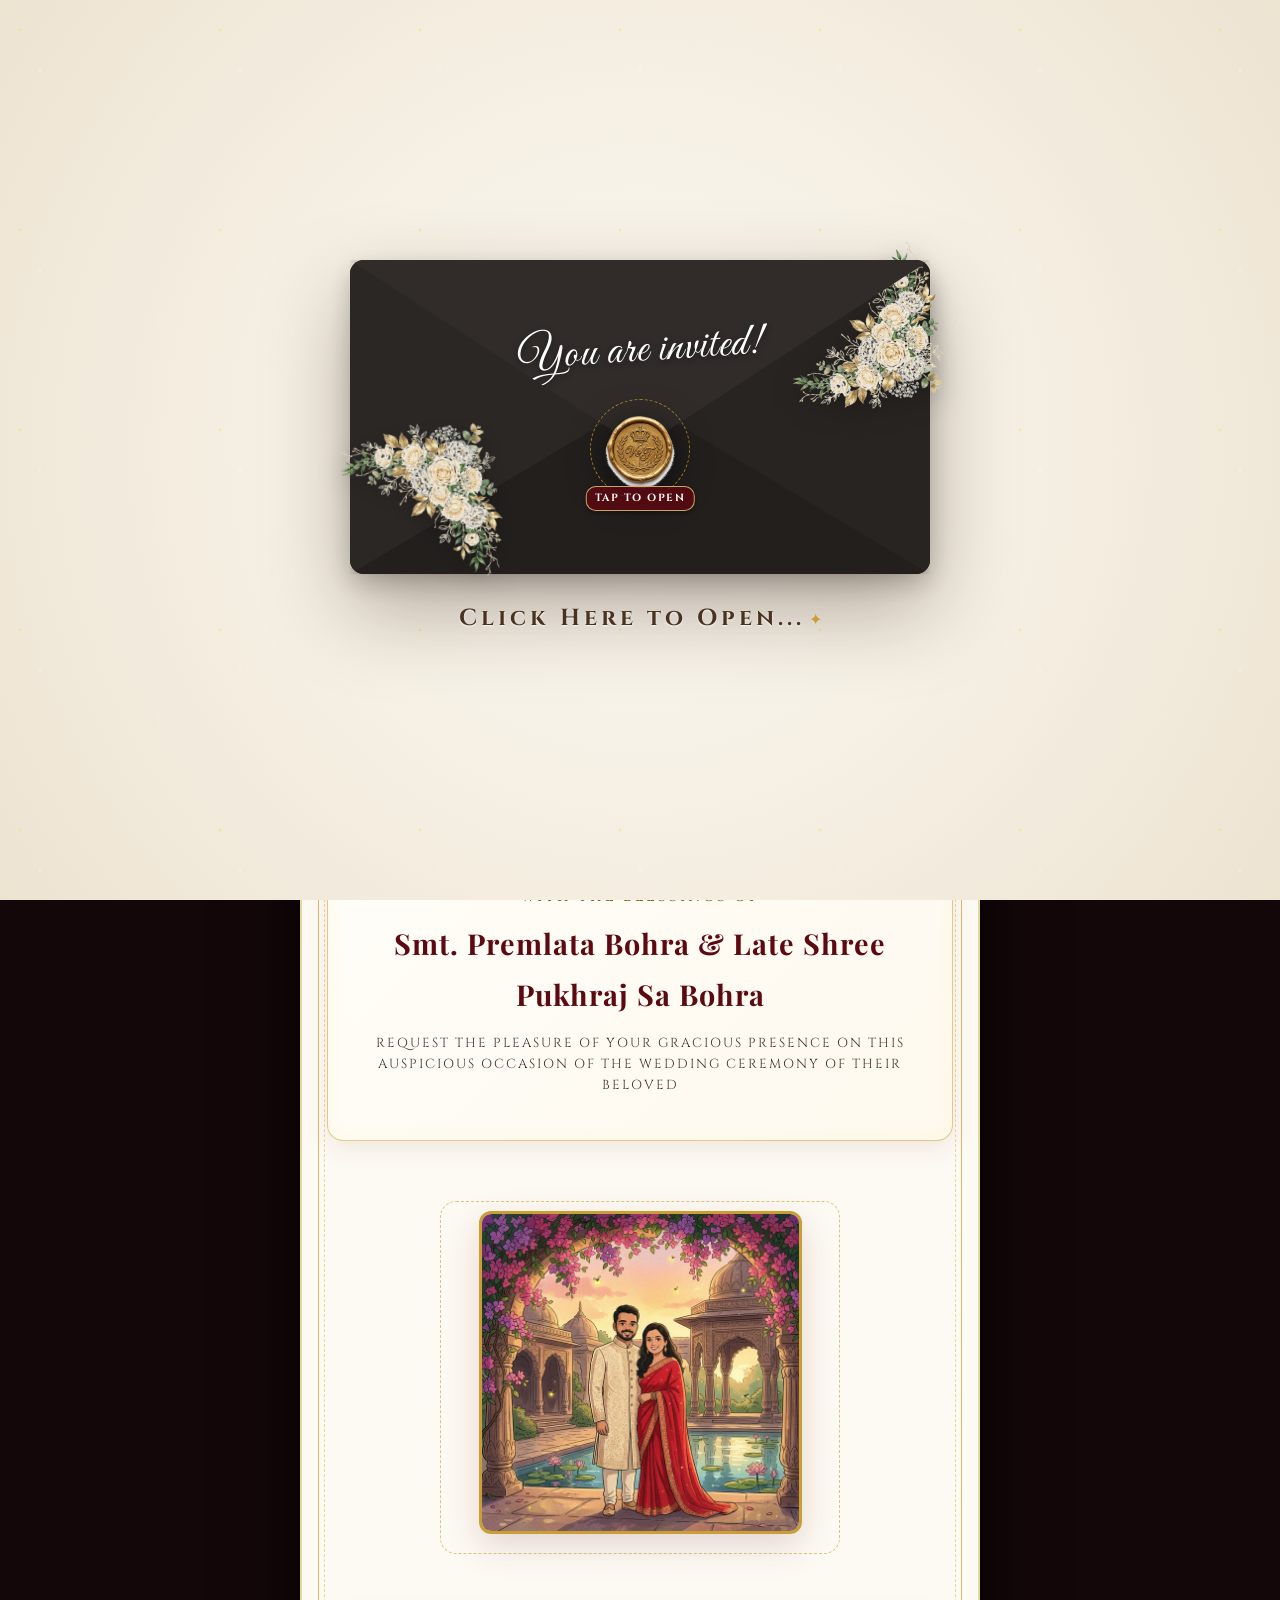
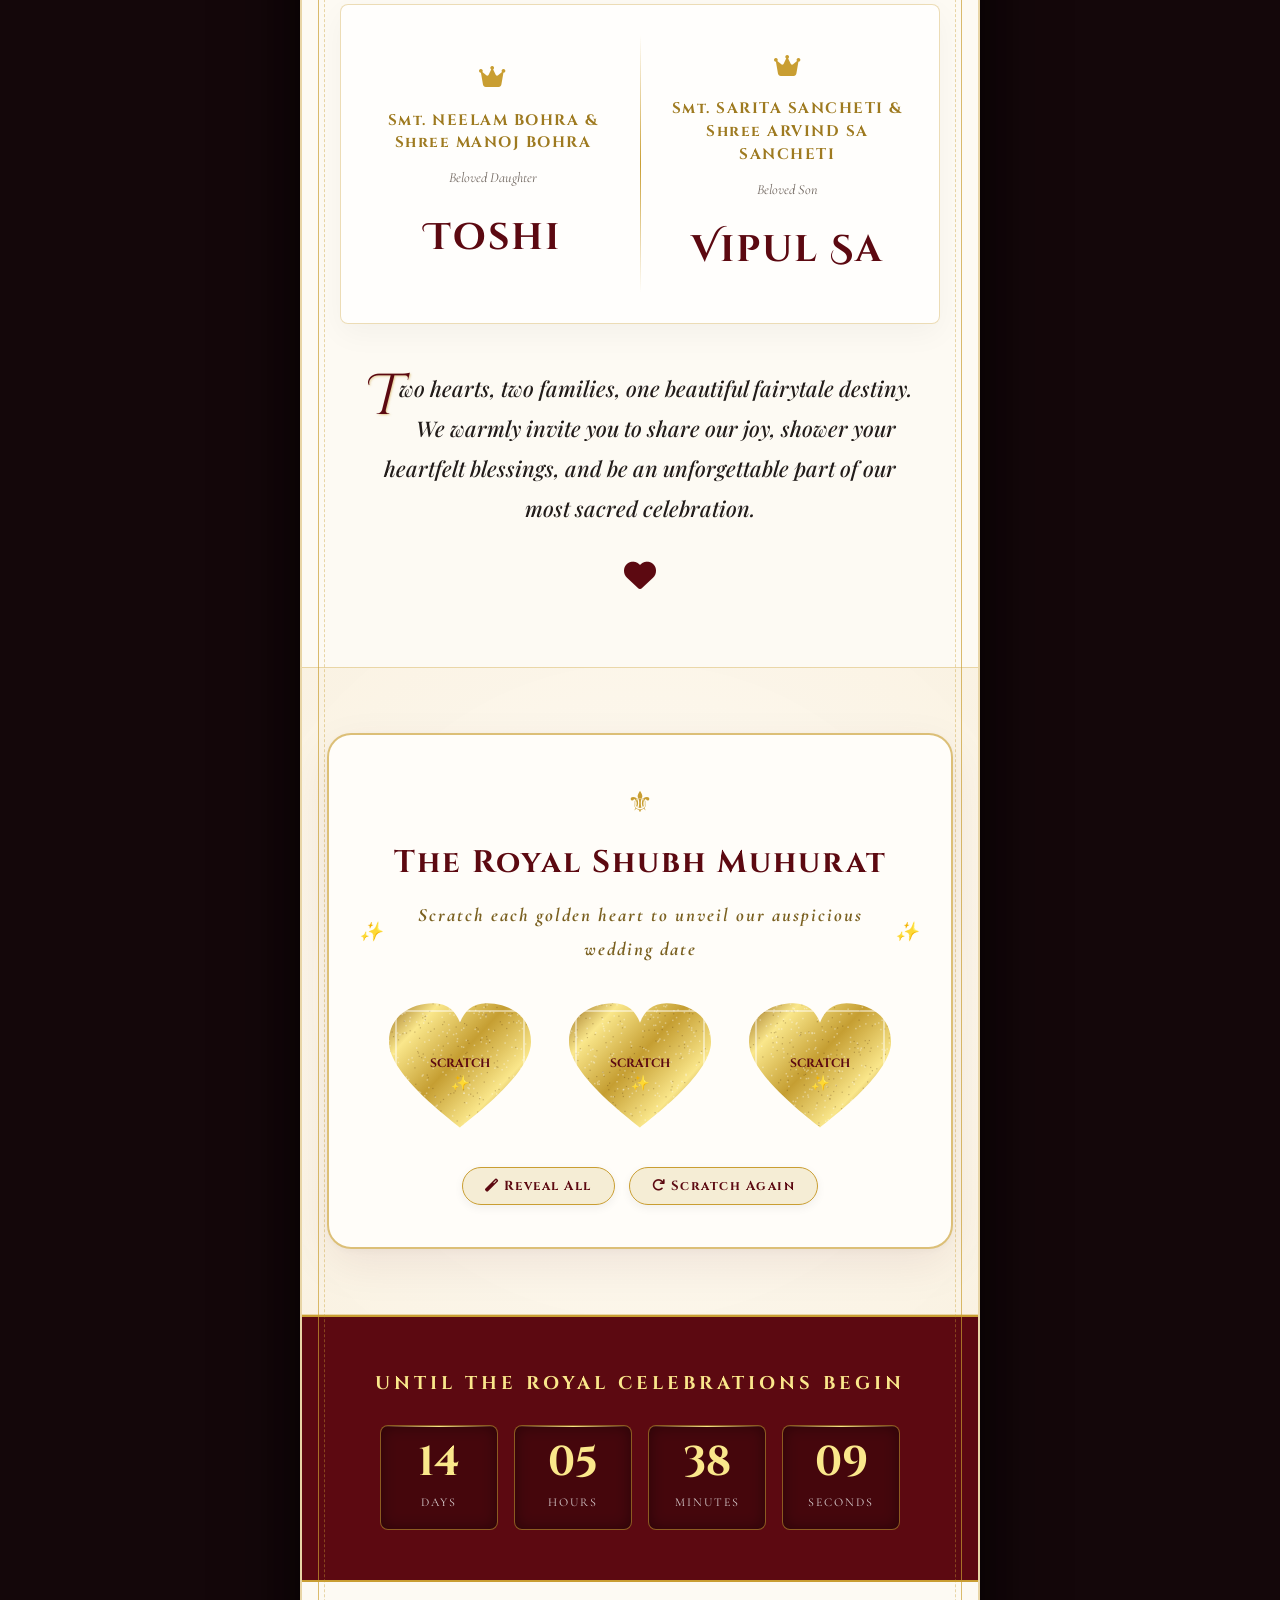
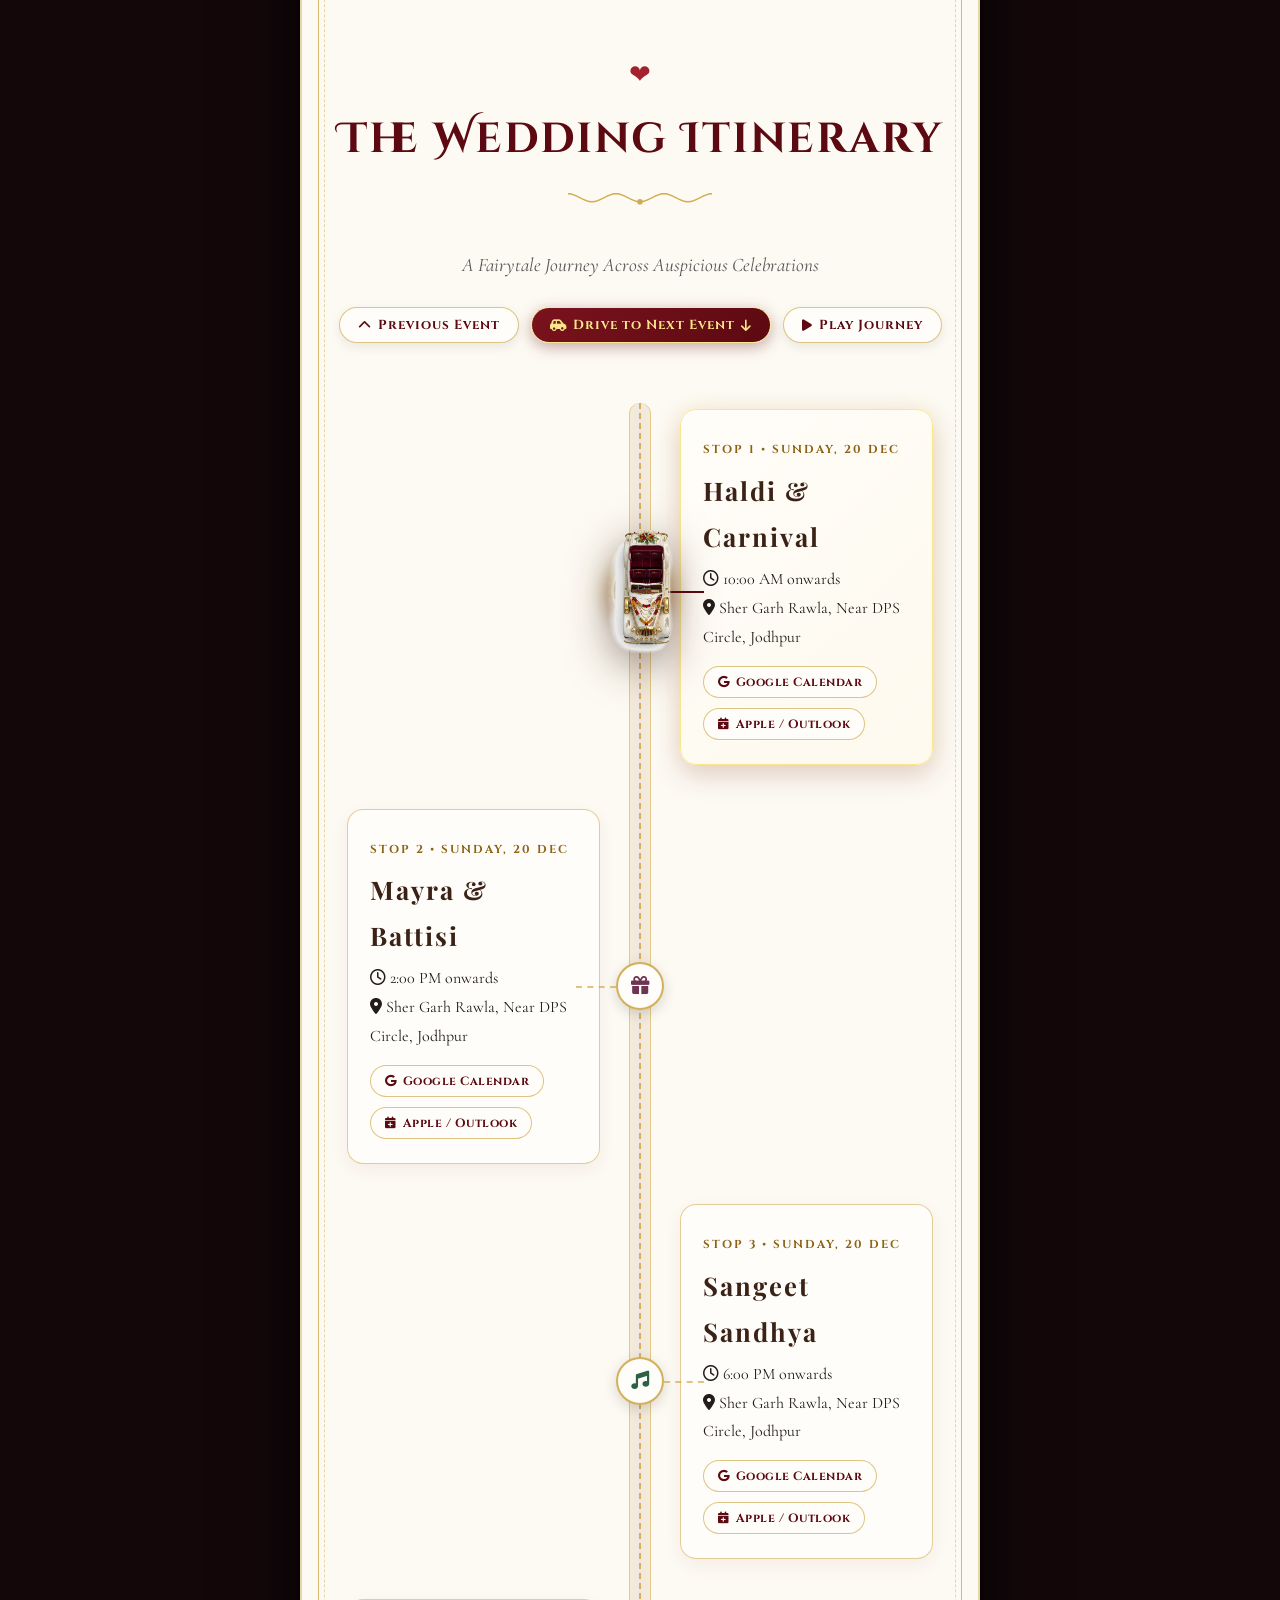
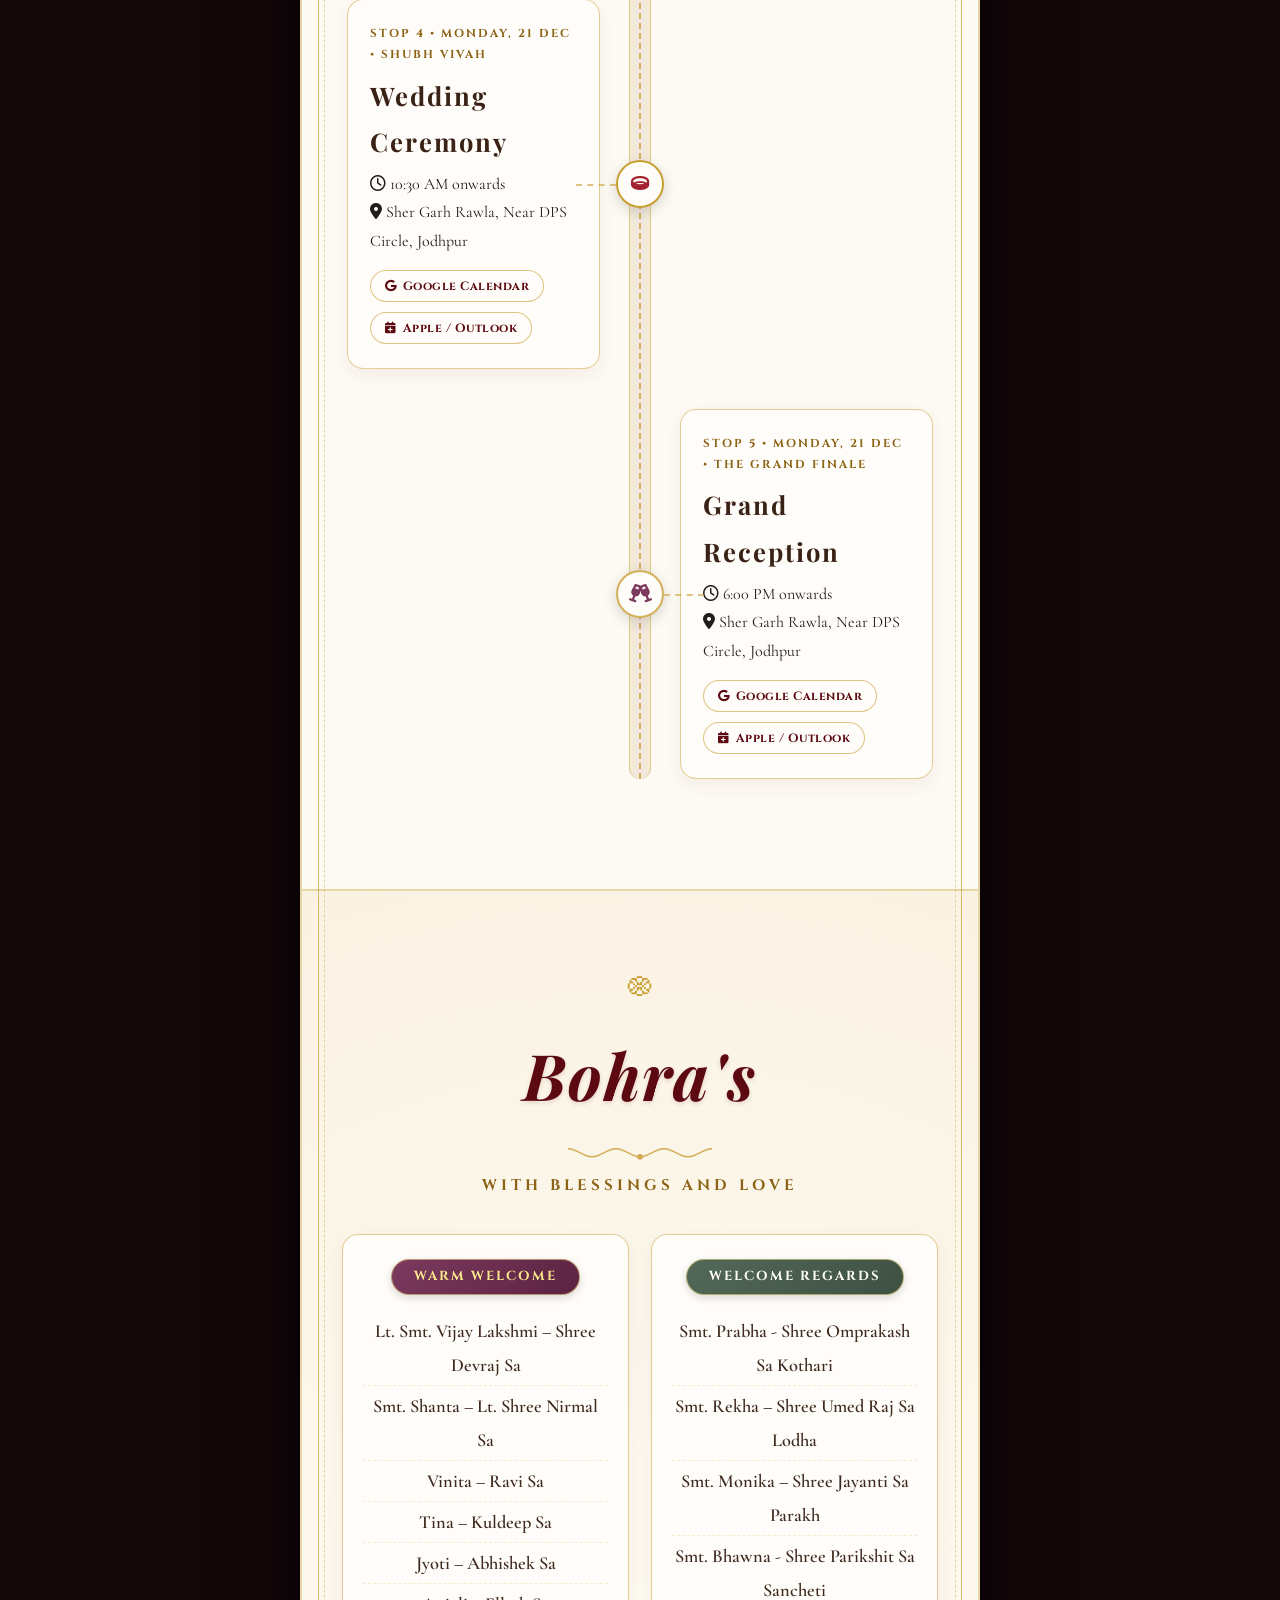
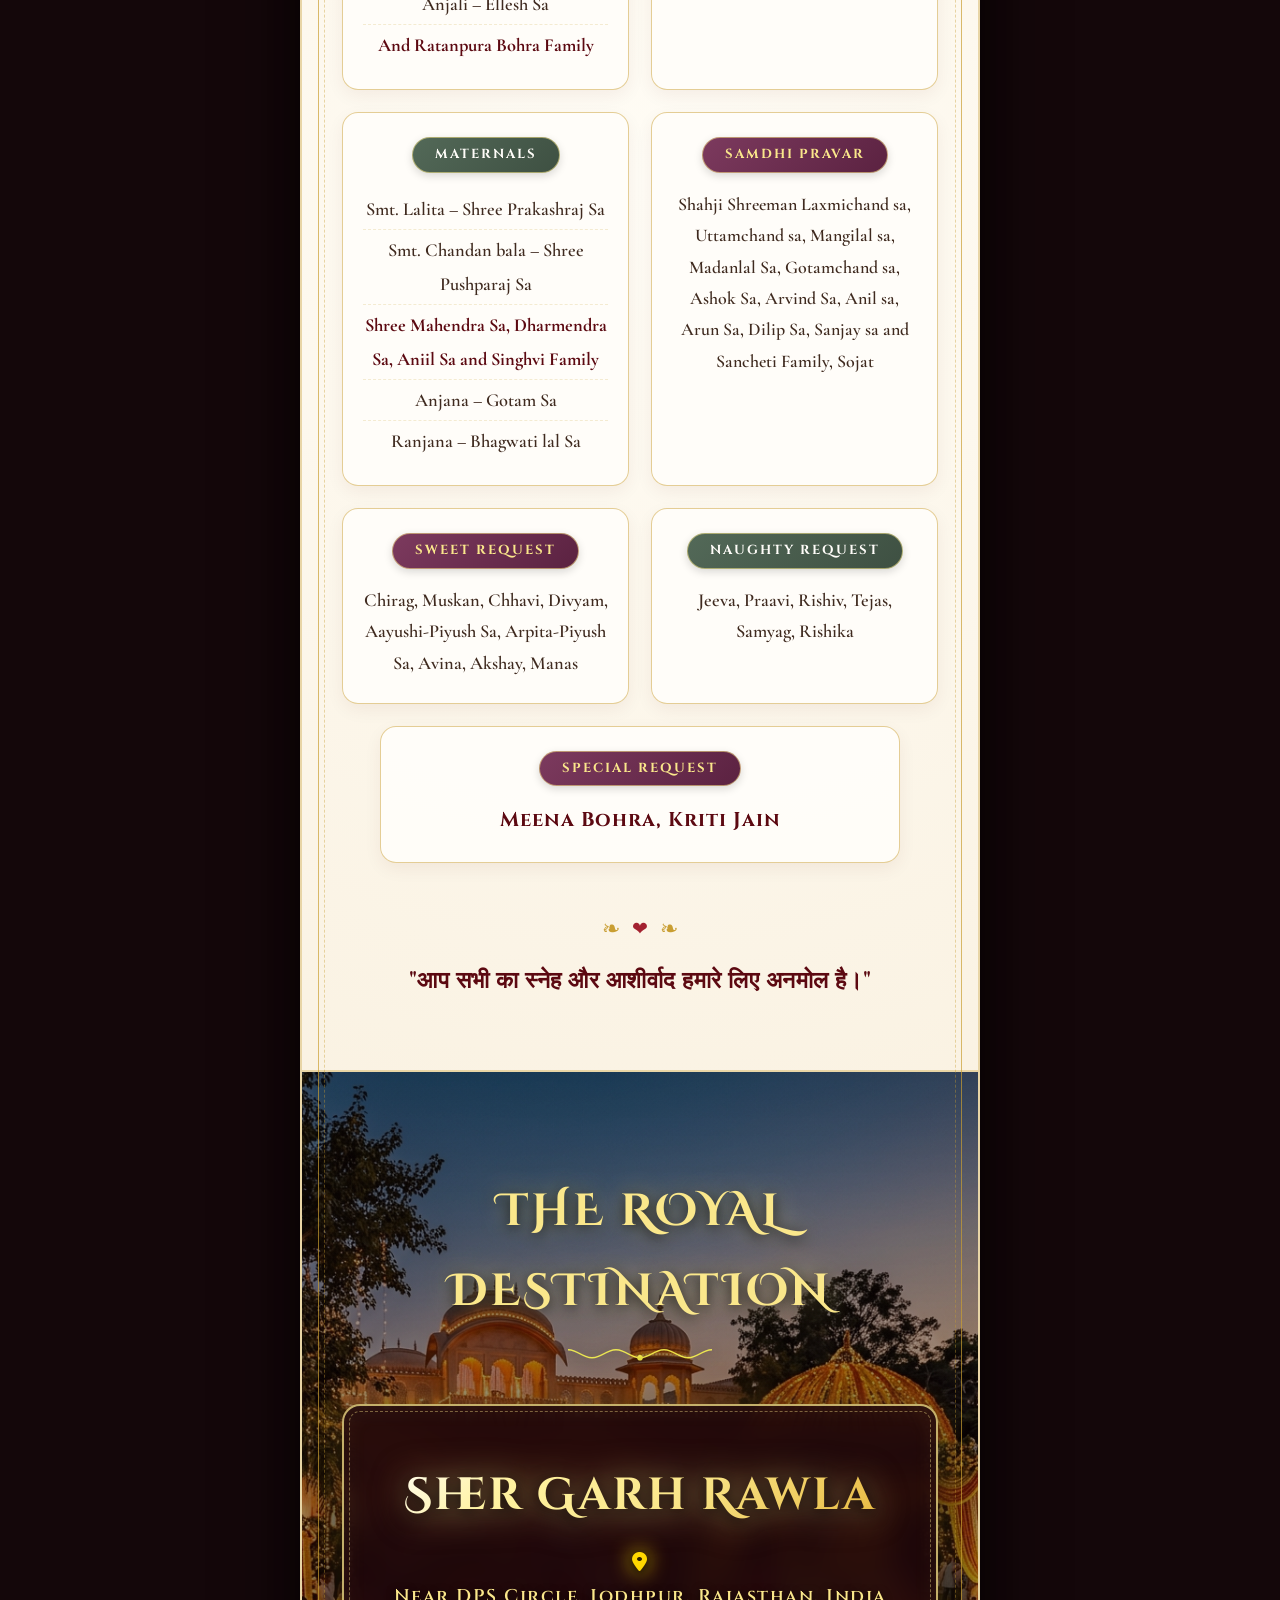
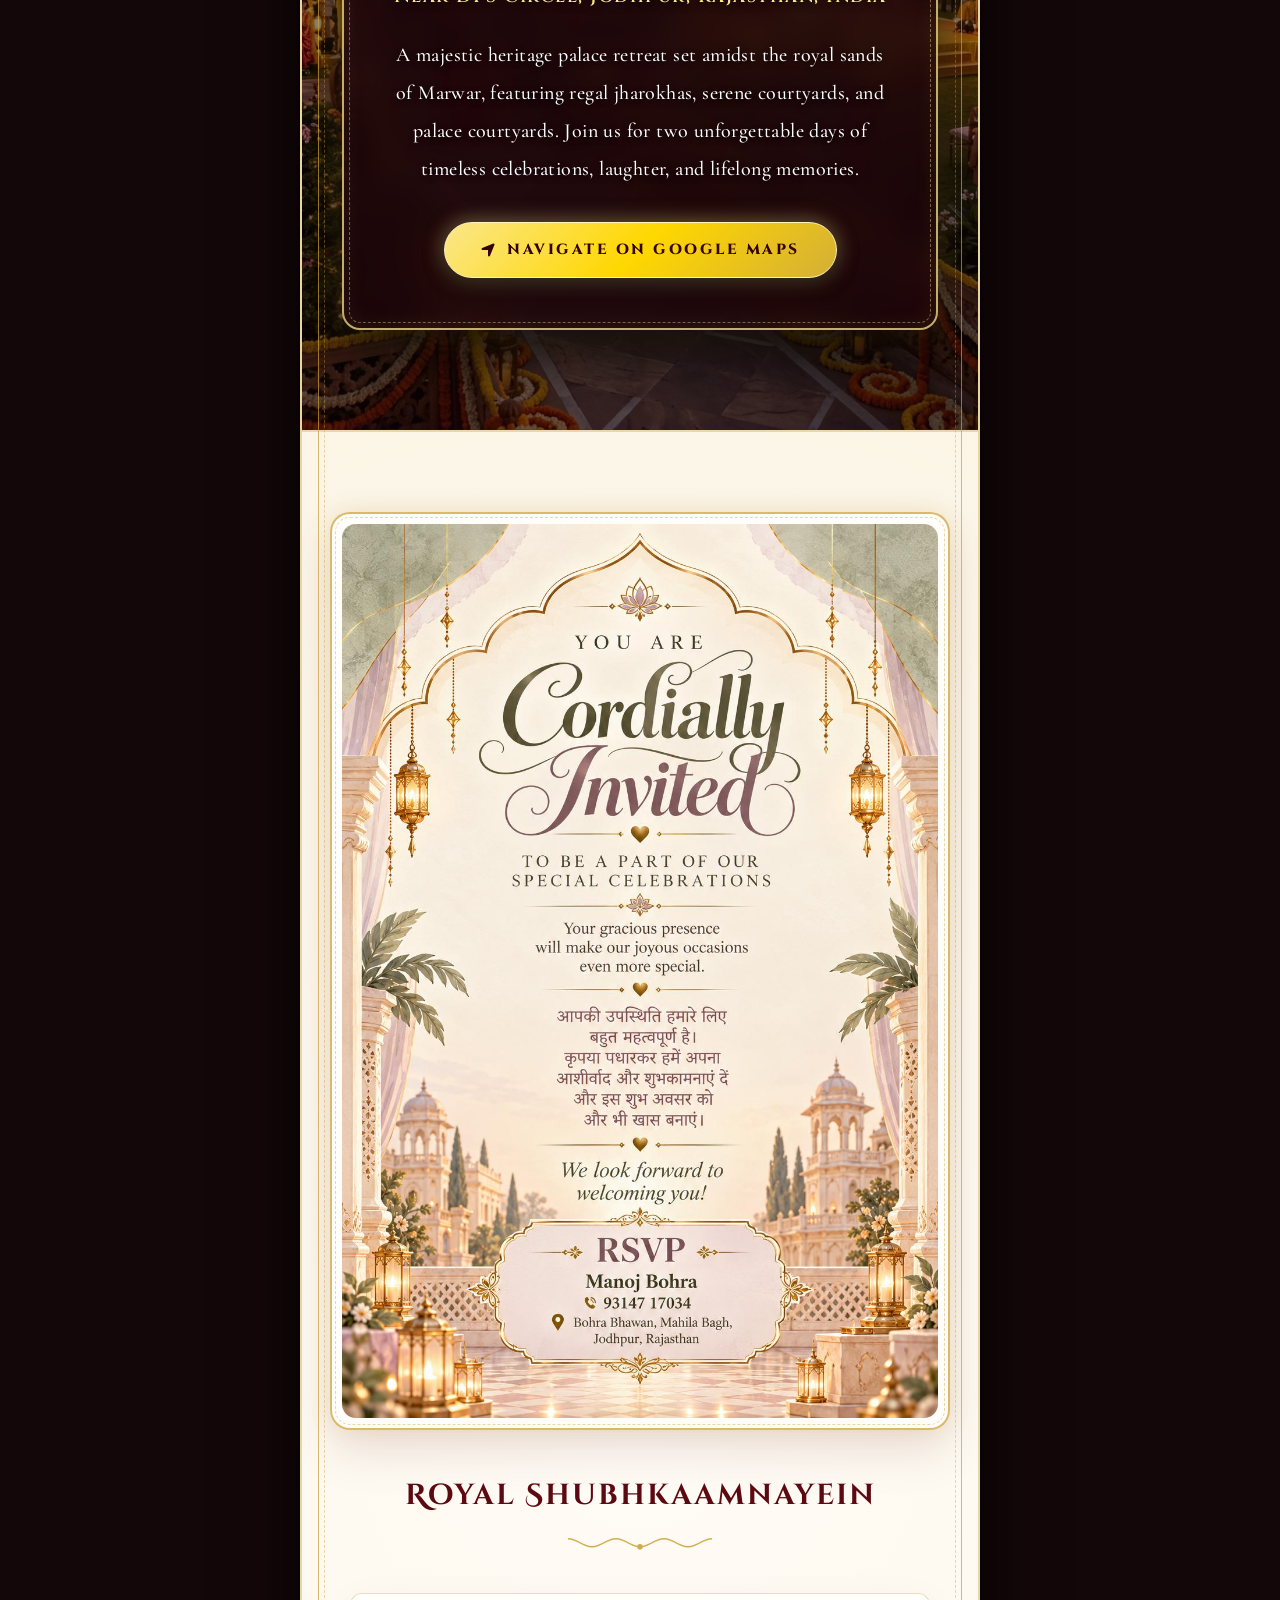
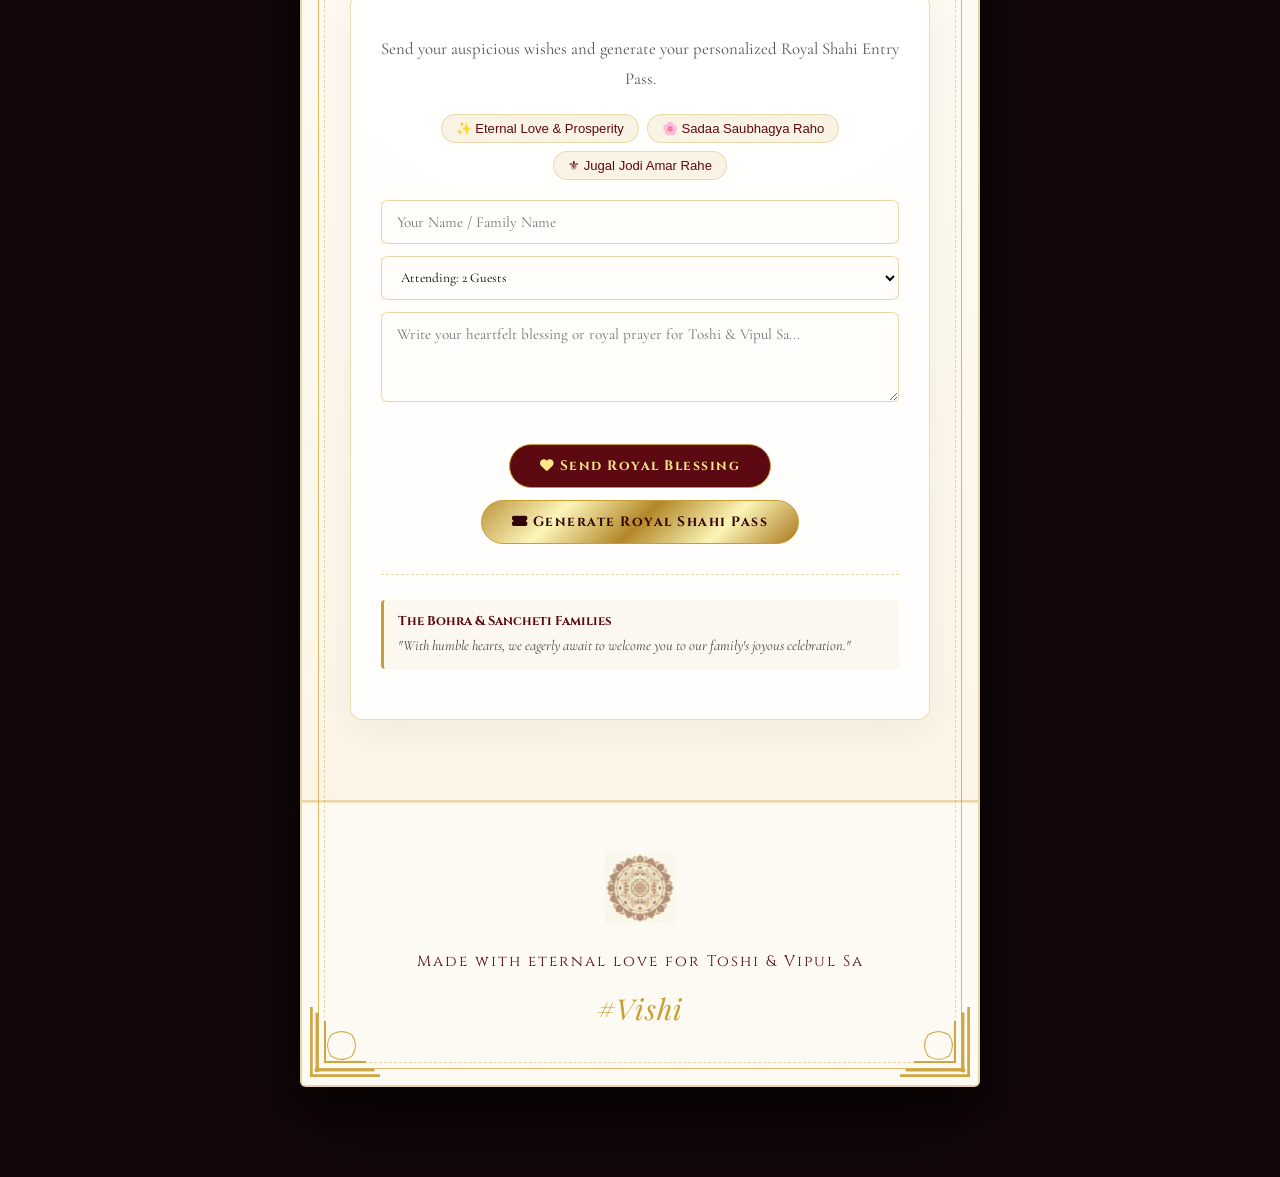
==== deploy/index.html @ 02878fe4 "Enhance royal wedding invitation: 3D handmade envelope, 3-heart scratch card with floral boom, verti" ====
<!DOCTYPE html>
<html lang="en">

<head>
    <meta charset="UTF-8">
    <meta name="viewport" content="width=device-width, initial-scale=1.0">
    <title>Toshi with Vipul Sa — The Royal Wedding Invitation</title>
    <meta name="description"
        content="You are cordially invited to the royal wedding celebrations of Toshi and Vipul Sa on 20th & 21st December 2026 at Sher Garh Rawla, Near DPS Circle, Jodhpur, Rajasthan. With the blessings of Smt. Premlata Bohra & Late Shree Pukhraj Sa Bohra.">

    <!-- Favicon -->
    <link rel="icon" type="image/png" href="static/invitation/images/ganesha_clean.png">

    <!-- Google Fonts -->
    <link rel="preconnect" href="https://fonts.googleapis.com">
    <link rel="preconnect" href="https://fonts.gstatic.com" crossorigin>
    <link
        href="https://fonts.googleapis.com/css2?family=Alex+Brush&family=Great+Vibes&family=Cormorant+Garamond:ital,wght@0,300;0,400;0,500;0,600;0,700;1,400&family=Cinzel:wght@400;600;700;800;900&family=Cinzel+Decorative:wght@400;700;900&family=Playfair+Display:ital,wght@0,400;0,600;0,700;1,400;1,600&display=swap"
        rel="stylesheet">

    <!-- AOS Library -->
    <link href="https://unpkg.com/aos@2.3.1/dist/aos.css" rel="stylesheet">

    <!-- Custom CSS -->
    <link rel="stylesheet" href="static/invitation/css/style.css">

    <!-- FontAwesome Icons -->
    <link rel="stylesheet" href="https://cdnjs.cloudflare.com/ajax/libs/font-awesome/6.4.0/css/all.min.css">
</head>

<body>
    <!-- Global Scalable SVG Heart ClipPath -->
    <svg width="0" height="0" style="position: absolute; pointer-events: none;" aria-hidden="true">
        <defs>
            <clipPath id="heartClip" clipPathUnits="objectBoundingBox">
                <path
                    d="M 0.5, 0.92 C 0.46, 0.88, 0.02, 0.54, 0.02, 0.30 C 0.02, 0.12, 0.16, 0.02, 0.32, 0.02 C 0.42, 0.02, 0.47, 0.08, 0.5, 0.16 C 0.53, 0.08, 0.58, 0.02, 0.68, 0.02 C 0.84, 0.02, 0.98, 0.12, 0.98, 0.30 C 0.98, 0.54, 0.54, 0.88, 0.5, 0.92 Z" />
            </clipPath>
        </defs>
    </svg>

    <!-- Royal Loading Screen -->
    <div class="loader-wrapper">
        <div class="loader-crest">
            <div class="loader-spinner"></div>
            <div class="loader-monogram">V 𑁍 T</div>
        </div>
        <p class="loader-text">Preparing Royal Invitation...</p>
    </div>

    <!-- ==========================================================================
         1. 3D GRAND ROYAL VELVET ENVELOPE (SHAHI LIFAFA EXPERIENCE)
         ========================================================================== -->
    <!-- ==========================================================================
         1. LUXURY HANDMADE WEDDING ENVELOPE (REFERENCE REPLICATION)
         ========================================================================== -->
    <!-- ==========================================================================
         1. 3D HANDMADE LUXURY WEDDING ENVELOPE (INTERACTIVE OPENING EXPERIENCE)
         ========================================================================== -->
    <div id="envelope-stage" class="handmade-3d-stage">
        <div class="envelope-stardust"></div>

        <div class="handmade-envelope-wrapper" onclick="openInvitation()">
            <div class="handmade-3d-envelope" id="handmade3dEnvelope">
                <!-- Inner Gold/Parchment Lining -->
                <div class="inner-envelope-lining"></div>

                <!-- Invitation Card Peeking Inside & Sliding Up -->
                <div class="handmade-card-peeking" id="handmadeCardPeeking">
                    <div class="peeking-card-content">
                        <img src="static/invitation/images/ganesha_clean.png" alt="Lord Ganesha"
                            class="peeking-ganesha">
                        <p class="peeking-invocation">|| SHREE GANESHAYA NAMAH ||</p>
                        <h2 class="peeking-couple">VIPUL & TOSHI</h2>
                        <p class="peeking-tag">The Royal Wedding Invitation</p>
                    </div>
                </div>

                <!-- Pocket Triangular Flaps (Dark Charcoal Handmade Paper) -->
                <div class="pocket-side pocket-left"></div>
                <div class="pocket-side pocket-right"></div>
                <div class="pocket-side pocket-bottom"></div>

                <!-- Botanical Corner Florals (White Roses, Peonies & Gold Leaves) -->
                <div class="envelope-floral-corner floral-bl">
                    <img src="static/invitation/images/white_rose_gold_bouquet.png"
                        alt="White Rose & Gold Floral Accent" class="floral-img">
                </div>
                <div class="envelope-floral-corner floral-tr">
                    <img src="static/invitation/images/white_rose_gold_bouquet.png"
                        alt="White Rose & Gold Floral Accent" class="floral-img tr-rotate">
                </div>

                <!-- 3D Top Flap (Folds Open Upwards in 3D!) -->
                <div class="handmade-top-flap" id="handmadeTopFlap">
                    <!-- Front face: Dark charcoal paper with "You are invited!" script -->
                    <div class="flap-face-front">
                        <span class="flap-calligraphy">You are invited!</span>
                    </div>
                    <!-- Back face: Gold brocade lining revealed when flipped up -->
                    <div class="flap-face-back"></div>
                </div>

                <!-- Authentic Molten Gold Wax Seal with V & T Monogram -->
                <div id="royal-wax-seal" class="handmade-vt-wax-seal"
                    onclick="event.stopPropagation(); openInvitation();" title="Tap to Break Wax Seal & Open">
                    <img src="static/invitation/images/gold_wax_seal_vt.png" alt="Royal V&T Wax Seal"
                        class="wax-seal-img">
                    <div class="seal-halo-pulse"></div>
                    <span class="seal-tap-badge">TAP TO OPEN</span>
                </div>
            </div>

            <!-- "Click Here to Open..." call-to-action matching reference photo -->
            <div class="handmade-open-prompt">
                <span class="open-prompt-text">Click Here to Open...</span>
                <div class="open-prompt-sparkles">✦</div>
            </div>
        </div>
    </div>

    <!-- Falling Petals & Fairytale Stardust -->
    <div id="petals-container"></div>

    <!-- ==========================================================================
         2. MAIN PHYSICAL ROYAL INVITATION CARD (SHAHI NIMANTRAN PATRIKA)
         ========================================================================== -->
    <div class="physical-card-wrapper" id="main-card">
        <div class="gold-leaf-overlay"></div>

        <!-- Ornate Rajasthani Filigree Corners -->
        <div class="ornate-corner corner-tl"></div>
        <div class="ornate-corner corner-tr"></div>
        <div class="ornate-corner corner-bl"></div>
        <div class="ornate-corner corner-br"></div>


        <!-- ==========================================================================
             HERO SECTION (AUSPICIOUS INVOCATION & PROCLAMATION) - PAGES 1 & 2
             ========================================================================== -->
        <section id="hero" class="hero jain-theme-bg"
            style="background-image: url('static/invitation/images/bg_full.png');">
            <div class="hero-content" data-aos="zoom-in" data-aos-duration="1400">

                <!-- Lord Ganesha in Palace Arch -->
                <div class="ganesha-top" data-aos="fade-down" data-aos-delay="200">
                    <img src="static/invitation/images/ganesha_clean.png" alt="Lord Ganesha" class="ganesha-img">
                </div>

                <p class="cinzel shree-ganesh">|| SHREE GANESHAYA NAMAH ||</p>
                <h2 class="sub-title">With immense joy and divine blessings, we invite you to witness the union of</h2>
                <h2 class="main-title">TOSHI</h2>
                <h2 class="main-title">with</h2>
                <h2 class="main-title">VIPUL SA</h2>
                <p class="hero-auspicious-tag">Under the celestial constellation of love, grace & eternal devotion</p>
            </div>
        </section>

        <!-- ==========================================================================
             GRANDPARENTS & PARENTS PATRIKA SECTION - PAGES 3 & 4
             ========================================================================== -->
        <section id="story" class="section invitation-msg">
            <div class="container" data-aos="fade-up">

                <!-- Grandparents Blessing Card (Page 3) -->
                <div class="grandparents-blessing-card" data-aos="fade-up" data-aos-duration="1000">
                    <span class="blessing-lotus-ornament">𑁍</span>
                    <p class="blessing-lead-label">With The Blessings Of</p>
                    <h3 class="grandparents-names">Smt. Premlata Bohra & Late Shree Pukhraj Sa Bohra</h3>
                    <p class="grandparents-request">
                        Request the pleasure of your gracious presence on this auspicious occasion of the wedding
                        ceremony of their beloved
                    </p>
                    <!-- <div class="sadar-aamantran-calligraphy">
                        <span>सादर आमंत्रण</span>
                    </div>
                    <p class="blessing-presence-note">
                        "Your presence and blessings will make this celebration even more special for us"
                    </p> -->
                </div>

                <!-- Couple Portrait in Ornate Frame -->
                <div class="couple-ghibli-container" data-aos="zoom-in" data-aos-duration="1200">
                    <img src="static/invitation/images/couple_ghibli.png" alt="Toshi with Vipul Sa" class="couple-img">
                </div>

                <!-- Parents Proclamation Block (Page 4) -->
                <div class="parents-block">
                    <!-- Bride's Parents -->
                    <div class="parent-side" data-aos="fade-left" data-aos-duration="1000">
                        <div class="family-crest-badge"><i class="fas fa-crown"></i></div>
                        <span class="role">Smt. NEELAM BOHRA & Shree MANOJ BOHRA</span>
                        <span class="relation">Beloved Daughter</span>
                        <h3 class="candidate-name">Toshi</h3>
                    </div>

                    <div class="vertical-divider"></div>

                    <!-- Groom's Parents -->
                    <div class="parent-side" data-aos="fade-right" data-aos-duration="1000">
                        <div class="family-crest-badge"><i class="fas fa-crown"></i></div>
                        <span class="role">Smt. SARITA SANCHETI & Shree ARVIND SA SANCHETI</span>
                        <span class="relation">Beloved Son</span>
                        <h3 class="candidate-name">Vipul Sa</h3>
                    </div>
                </div>

                <p class="romantic-quote" data-aos="fade-up">
                    <span class="drop-cap">T</span>wo hearts, two families, one beautiful fairytale destiny. We warmly
                    invite you to share our joy, shower your heartfelt blessings, and be an unforgettable part of our
                    most sacred celebration.
                </p>

                <div class="story-highlight" style="margin-top: 20px;">
                    <i class="fas fa-heart" style="color: var(--primary-color); font-size: 2rem;"></i>
                </div>
            </div>
        </section>

        <!-- ==========================================================================
             INTERACTIVE ROYAL SCRATCH CARD SECTION (HIGH-LIGHT FEATURE)
             ========================================================================== -->
        <!-- ==========================================================================
             INTERACTIVE ROYAL SCRATCH CARD SECTION (3 HEARTS: 21 • 12 • 26)
             ========================================================================== -->
        <section id="scratch-card" class="section scratch-card-section">
            <div class="container" data-aos="fade-up">
                <div class="scratch-card-wrapper">
                    <div class="scratch-header-crest">⚜</div>
                    <h2 class="scratch-card-title">The Royal Shubh Muhurat</h2>
                    <p class="scratch-card-instructions">
                        <span>✨</span> Scratch each golden heart to unveil our auspicious wedding date <span>✨</span>
                    </p>

                    <!-- The 3 Hearts Grid (21 • 12 • 26) -->
                    <div class="scratch-hearts-stage">
                        <!-- Heart 1: 21 (Day) -->
                        <div class="scratch-heart-pod" id="heart-pod-0" data-idx="0"
                            title="Scratch to reveal wedding day">
                            <div class="heart-revealed-content">
                                <span class="heart-date-number">21</span>
                                <span class="heart-date-label">DAY</span>
                            </div>
                            <canvas class="heart-scratch-canvas" id="heart-canvas-0"></canvas>
                            <div class="heart-sparkle-marker">✦</div>
                        </div>

                        <!-- Heart 2: 12 (Month) -->
                        <div class="scratch-heart-pod" id="heart-pod-1" data-idx="1"
                            title="Scratch to reveal wedding month">
                            <div class="heart-revealed-content">
                                <span class="heart-date-number">12</span>
                                <span class="heart-date-label">DEC</span>
                            </div>
                            <canvas class="heart-scratch-canvas" id="heart-canvas-1"></canvas>
                            <div class="heart-sparkle-marker">✦</div>
                        </div>

                        <!-- Heart 3: 26 (Year) -->
                        <div class="scratch-heart-pod" id="heart-pod-2" data-idx="2"
                            title="Scratch to reveal wedding year">
                            <div class="heart-revealed-content">
                                <span class="heart-date-number">26</span>
                                <span class="heart-date-label">2026</span>
                            </div>
                            <canvas class="heart-scratch-canvas" id="heart-canvas-2"></canvas>
                            <div class="heart-sparkle-marker">✦</div>
                        </div>
                    </div>

                    <!-- Auspicious Proclamation Revealed Below -->
                    <!-- <div class="scratch-revealed-announcement" id="scratchAnnouncement">
                        <p class="revealed-muhurat-badge"><i class="far fa-clock"></i> Shubh Muhurat: 10:30 AM onwards
                        </p>
                        <p class="revealed-venue-badge"><i class="fas fa-map-marker-alt"></i> Sher Garh Rawla, Near DPS
                            Circle, Jodhpur</p>
                    </div> -->

                    <!-- Interactive Controls -->
                    <div class="scratch-card-actions">
                        <button class="btn-scratch-reset" onclick="revealAllHearts()">
                            <i class="fas fa-magic"></i> Reveal All
                        </button>
                        <button class="btn-scratch-reset" onclick="resetAllHearts()">
                            <i class="fas fa-redo"></i> Scratch Again
                        </button>
                    </div>
                </div>
            </div>

            <!-- Fullscreen / Section Canvas for the BOOM OF FLOWERS Explosion -->
            <canvas id="flower-boom-canvas" class="flower-boom-canvas"></canvas>
        </section>

        <!-- ==========================================================================
             COUNTDOWN SECTION
             ========================================================================== -->
        <section class="countdown-section">
            <div class="container">
                <h3 class="countdown-title" data-aos="fade-down">Until the Royal Celebrations Begin</h3>
                <div id="timer" class="timer-grid">
                    <div class="timer-item" data-aos="flip-left" data-aos-delay="50">
                        <span id="days">00</span>
                        <label>Days</label>
                    </div>
                    <div class="timer-item" data-aos="flip-left" data-aos-delay="150">
                        <span id="hours">00</span>
                        <label>Hours</label>
                    </div>
                    <div class="timer-item" data-aos="flip-left" data-aos-delay="250">
                        <span id="minutes">00</span>
                        <label>Minutes</label>
                    </div>
                    <div class="timer-item" data-aos="flip-left" data-aos-delay="350">
                        <span id="seconds">00</span>
                        <label>Seconds</label>
                    </div>
                </div>
            </div>
        </section>

        <!-- ==========================================================================
             EVENTS SECTION (THE ROYAL FESTIVITIES - 5 EVENTS) - PAGES 5, 6, 7, 8, 9
             ========================================================================== -->
        <!-- ==========================================================================
             THE WEDDING ITINERARY TIMELINE (WITH ANIMATED VERTICAL CAR ROADWAY)
             ========================================================================== -->
        <section id="events" class="section events-itinerary-section">
            <div class="container">
                <div class="itinerary-header-crest" data-aos="fade-down">
                    <span class="crest-heart">❤</span>
                </div>
                <h2 class="section-title" data-aos="fade-down">The Wedding Itinerary</h2>
                <p class="itinerary-tagline" data-aos="fade-up">A Fairytale Journey Across Auspicious Celebrations</p>

                <!-- Journey Navigation Controls -->
                <div class="itinerary-controls" data-aos="fade-up" data-aos-delay="100">
                    <button class="btn-itinerary-ctrl" onclick="driveCarPrev()" title="Previous Event">
                        <i class="fas fa-chevron-up"></i> Previous Event
                    </button>
                    <button class="btn-itinerary-ctrl btn-drive-next" onclick="driveCarNext()"
                        title="Drive Car to Next Event">
                        <i class="fas fa-car-side"></i> Drive to Next Event <i class="fas fa-arrow-down"></i>
                    </button>
                    <button class="btn-itinerary-ctrl btn-tour-toggle" id="btnTourMode" onclick="toggleAutoTour()"
                        title="Auto Tour Journey">
                        <i class="fas fa-play" id="tourIcon"></i> <span id="tourText">Play Journey</span>
                    </button>
                </div>

                <!-- Vertical Itinerary Timeline Wrapper -->
                <div class="vertical-timeline-wrapper" id="itineraryTimelineWrapper">
                    <!-- Central Vertical Road Spine -->
                    <div class="timeline-vertical-road">
                        <div class="road-dashed-line"></div>
                    </div>

                    <!-- The Animated Vintage Wedding Car Driving Vertically Down -->
                    <div class="vertical-wedding-car" id="weddingConvoyCar" onclick="driveCarNext()"
                        title="Click to cruise to next event">
                        <img src="static/invitation/images/royal_wedding_car_top.png" alt="Royal Wedding Car"
                            class="car-vertical-img">
                    </div>

                    <!-- Timeline Rows (Alternating Right & Left) -->
                    <div class="timeline-items-container">

                        <!-- Event 1: Haldi & Carnival (Right Side) -->
                        <div class="timeline-item item-right active" id="timeline-node-0"
                            onclick="driveCarToStop(0, false)" data-aos="fade-left" data-aos-duration="900">
                            <div class="timeline-milestone-marker">
                                <div class="marker-dot">
                                    <i class="fas fa-sun" style="color: #d49814;"></i>
                                </div>
                                <div class="marker-branch-line"></div>
                            </div>
                            <div class="timeline-card">
                                <span class="timeline-badge">STOP 1 • SUNDAY, 20 DEC</span>
                                <h3 class="timeline-event-title">Haldi & Carnival</h3>
                                <!-- <p class="timeline-quote">"Colors of love, laughter & new beginnings"</p> -->
                                <div class="timeline-meta">
                                    <!-- <p class="meta-line"><i class="far fa-calendar-alt"></i> Sunday, 20th December 2026 -->
                                    <!-- </p> -->
                                    <p class="meta-line"><i class="far fa-clock"></i> 10:00 AM onwards</p>
                                    <p class="meta-line"><i class="fas fa-map-marker-alt"></i> Sher Garh Rawla, Near DPS
                                        Circle, Jodhpur</p>
                                </div>
                                <!-- <div class="timeline-dress-code">Dress Code: Vibrant Festive Yellows & Pastels</div> -->
                                <div class="timeline-card-actions">
                                    <button class="btn-cal-mini"
                                        onclick="event.stopPropagation(); addEventToGoogleCalendar('haldi')">
                                        <i class="fab fa-google"></i> Google Calendar
                                    </button>
                                    <button class="btn-cal-mini"
                                        onclick="event.stopPropagation(); downloadICalFile('haldi')">
                                        <i class="fas fa-calendar-plus"></i> Apple / Outlook
                                    </button>
                                </div>
                            </div>
                        </div>

                        <!-- Event 2: Mayra & Battisi (Left Side) -->
                        <div class="timeline-item item-left" id="timeline-node-1" onclick="driveCarToStop(1, false)"
                            data-aos="fade-right" data-aos-duration="900">
                            <div class="timeline-milestone-marker">
                                <div class="marker-dot">
                                    <i class="fas fa-gift" style="color: #6d3552;"></i>
                                </div>
                                <div class="marker-branch-line"></div>
                            </div>
                            <div class="timeline-card">
                                <span class="timeline-badge">STOP 2 • SUNDAY, 20 DEC</span>
                                <h3 class="timeline-event-title">Mayra & Battisi</h3>
                                <div class="timeline-meta">
                                    <p class="meta-line"><i class="far fa-clock"></i> 2:00 PM onwards</p>
                                    <p class="meta-line"><i class="fas fa-map-marker-alt"></i> Sher Garh Rawla, Near DPS
                                        Circle, Jodhpur</p>
                                </div>
                                <div class="timeline-card-actions">
                                    <button class="btn-cal-mini"
                                        onclick="event.stopPropagation(); addEventToGoogleCalendar('mayra')">
                                        <i class="fab fa-google"></i> Google Calendar
                                    </button>
                                    <button class="btn-cal-mini"
                                        onclick="event.stopPropagation(); downloadICalFile('mayra')">
                                        <i class="fas fa-calendar-plus"></i> Apple / Outlook
                                    </button>
                                </div>
                            </div>
                        </div>

                        <!-- Event 3: Sangeet Sandhya (Right Side) -->
                        <div class="timeline-item item-right" id="timeline-node-2" onclick="driveCarToStop(2, false)"
                            data-aos="fade-left" data-aos-duration="900">
                            <div class="timeline-milestone-marker">
                                <div class="marker-dot">
                                    <i class="fas fa-music" style="color: #2e6046;"></i>
                                </div>
                                <div class="marker-branch-line"></div>
                            </div>
                            <div class="timeline-card">
                                <span class="timeline-badge">STOP 3 • SUNDAY, 20 DEC</span>
                                <h3 class="timeline-event-title">Sangeet Sandhya</h3>
                                <!-- <p class="timeline-quote">"An evening of music, dance and endless celebrations"</p> -->
                                <div class="timeline-meta">
                                    <!-- <p class="meta-line"><i class="far fa-calendar-alt"></i> Sunday, 20th December 2026 -->
                                    <!-- </p> -->
                                    <p class="meta-line"><i class="far fa-clock"></i> 6:00 PM onwards</p>
                                    <p class="meta-line"><i class="fas fa-map-marker-alt"></i> Sher Garh Rawla, Near DPS
                                        Circle, Jodhpur</p>
                                </div>
                                <!-- <div class="timeline-dress-code">Dress Code: Regal Rajputana & Velvet Glamour</div> -->
                                <div class="timeline-card-actions">
                                    <button class="btn-cal-mini"
                                        onclick="event.stopPropagation(); addEventToGoogleCalendar('sangeet')">
                                        <i class="fab fa-google"></i> Google Calendar
                                    </button>
                                    <button class="btn-cal-mini"
                                        onclick="event.stopPropagation(); downloadICalFile('sangeet')">
                                        <i class="fas fa-calendar-plus"></i> Apple / Outlook
                                    </button>
                                </div>
                            </div>
                        </div>

                        <!-- Event 4: Wedding Ceremony (Left Side) - Featured -->
                        <div class="timeline-item item-left" id="timeline-node-3" onclick="driveCarToStop(3, false)"
                            data-aos="fade-right" data-aos-duration="900">
                            <div class="timeline-milestone-marker">
                                <div class="marker-dot featured-dot">
                                    <i class="fas fa-ring" style="color: #a32230;"></i>
                                </div>
                                <div class="marker-branch-line"></div>
                            </div>
                            <div class="timeline-card featured-card">
                                <span class="timeline-badge featured">STOP 4 • MONDAY, 21 DEC • SHUBH VIVAH</span>
                                <h3 class="timeline-event-title">Wedding Ceremony</h3>
                                <!-- <p class="timeline-quote">"Two souls, one forever — Sacred Pheras & Hastamelap"</p> -->
                                <div class="timeline-meta">
                                    <!-- <p class="meta-line"><i class="far fa-calendar-alt"></i> Monday, 21st December 2026 -->
                                    <!-- </p> -->
                                    <p class="meta-line"><i class="far fa-clock"></i> 10:30 AM onwards</p>
                                    <p class="meta-line"><i class="fas fa-map-marker-alt"></i> Sher Garh Rawla, Near DPS
                                        Circle, Jodhpur</p>
                                </div>
                                <!-- <div class="timeline-dress-code">Dress Code: Royal Heritage Silks & Gold Brocade</div> -->
                                <div class="timeline-card-actions">
                                    <button class="btn-cal-mini"
                                        onclick="event.stopPropagation(); addEventToGoogleCalendar('wedding')">
                                        <i class="fab fa-google"></i> Google Calendar
                                    </button>
                                    <button class="btn-cal-mini"
                                        onclick="event.stopPropagation(); downloadICalFile('wedding')">
                                        <i class="fas fa-calendar-plus"></i> Apple / Outlook
                                    </button>
                                </div>
                            </div>
                        </div>

                        <!-- Event 5: Reception (Right Side) -->
                        <div class="timeline-item item-right" id="timeline-node-4" onclick="driveCarToStop(4, false)"
                            data-aos="fade-left" data-aos-duration="900">
                            <div class="timeline-milestone-marker">
                                <div class="marker-dot">
                                    <i class="fas fa-glass-cheers" style="color: #7c3a5e;"></i>
                                </div>
                                <div class="marker-branch-line"></div>
                            </div>
                            <div class="timeline-card">
                                <span class="timeline-badge">STOP 5 • MONDAY, 21 DEC • THE GRAND FINALE</span>
                                <h3 class="timeline-event-title">Grand Reception</h3>
                                <!-- <p class="timeline-quote">"An evening to cherish new beginnings together"</p> -->
                                <div class="timeline-meta">
                                    <!-- <p class="meta-line"><i class="far fa-calendar-alt"></i> Monday, 21st December 2026 -->
                                    <!-- </p> -->
                                    <p class="meta-line"><i class="far fa-clock"></i> 6:00 PM onwards</p>
                                    <p class="meta-line"><i class="fas fa-map-marker-alt"></i> Sher Garh Rawla, Near DPS
                                        Circle, Jodhpur</p>
                                </div>
                                <!-- <div class="timeline-dress-code">Dress Code: Imperial Evening Royale & Splendour</div> -->
                                <div class="timeline-card-actions">
                                    <button class="btn-cal-mini"
                                        onclick="event.stopPropagation(); addEventToGoogleCalendar('reception')">
                                        <i class="fab fa-google"></i> Google Calendar
                                    </button>
                                    <button class="btn-cal-mini"
                                        onclick="event.stopPropagation(); downloadICalFile('reception')">
                                        <i class="fas fa-calendar-plus"></i> Apple / Outlook
                                    </button>
                                </div>
                            </div>
                        </div>

                    </div>
                </div>
            </div>
        </section>

        <!-- ==========================================================================
             BOHRA'S FAMILY BLESSINGS SECTION (PAGE 10)
             ========================================================================== -->
        <section id="family" class="section family-section">
            <div class="container" data-aos="fade-up">
                <div class="family-header-crest">
                    <span class="crest-lotus">𑁍</span>
                </div>
                <h2 class="section-title family-main-title">Bohra's</h2>
                <p class="family-section-sub">WITH BLESSINGS AND LOVE</p>

                <div class="family-cards-grid">
                    <!-- 1. Warm Welcome -->
                    <div class="royal-family-card card-mauve" data-aos="fade-up" data-aos-delay="50">
                        <div class="family-card-pill pill-mauve">WARM WELCOME</div>
                        <ul class="family-member-list">
                            <li>Lt. Smt. Vijay Lakshmi – Shree Devraj Sa</li>
                            <li>Smt. Shanta – Lt. Shree Nirmal Sa</li>
                            <li>Vinita – Ravi Sa</li>
                            <li>Tina – Kuldeep Sa</li>
                            <li>Jyoti – Abhishek Sa</li>
                            <li>Anjali – Ellesh Sa</li>
                            <li class="family-highlight">And Ratanpura Bohra Family</li>
                        </ul>
                    </div>

                    <!-- 2. Welcome Regards -->
                    <div class="royal-family-card card-sage" data-aos="fade-up" data-aos-delay="100">
                        <div class="family-card-pill pill-sage">WELCOME REGARDS</div>
                        <ul class="family-member-list">
                            <li>Smt. Prabha - Shree Omprakash Sa Kothari</li>
                            <li>Smt. Rekha – Shree Umed Raj Sa Lodha</li>
                            <li>Smt. Monika – Shree Jayanti Sa Parakh</li>
                            <li>Smt. Bhawna - Shree Parikshit Sa Sancheti</li>
                        </ul>
                    </div>

                    <!-- 3. Maternals -->
                    <div class="royal-family-card card-sage" data-aos="fade-up" data-aos-delay="150">
                        <div class="family-card-pill pill-sage">MATERNALS</div>
                        <ul class="family-member-list">
                            <li>Smt. Lalita – Shree Prakashraj Sa</li>
                            <li>Smt. Chandan bala – Shree Pushparaj Sa</li>
                            <li class="family-highlight">Shree Mahendra Sa, Dharmendra Sa, Aniil Sa and Singhvi Family
                            </li>
                            <li>Anjana – Gotam Sa</li>
                            <li>Ranjana – Bhagwati lal Sa</li>
                        </ul>
                    </div>

                    <!-- 4. Samdhi Pravar -->
                    <div class="royal-family-card card-mauve" data-aos="fade-up" data-aos-delay="200">
                        <div class="family-card-pill pill-mauve">SAMDHI PRAVAR</div>
                        <p class="family-samdhi-text">
                            Shahji Shreeman Laxmichand sa, Uttamchand sa, Mangilal sa, Madanlal Sa, Gotamchand sa, Ashok
                            Sa, Arvind Sa, Anil sa, Arun Sa, Dilip Sa, Sanjay sa and Sancheti Family, Sojat
                        </p>
                    </div>

                    <!-- 5. Sweet Request -->
                    <div class="royal-family-card card-mauve" data-aos="fade-up" data-aos-delay="250">
                        <div class="family-card-pill pill-mauve">SWEET REQUEST</div>
                        <p class="family-names-inline">
                            Chirag, Muskan, Chhavi, Divyam, Aayushi-Piyush Sa, Arpita-Piyush Sa, Avina, Akshay, Manas
                        </p>
                    </div>

                    <!-- 6. Naughty Request -->
                    <div class="royal-family-card card-sage" data-aos="fade-up" data-aos-delay="300">
                        <div class="family-card-pill pill-sage">NAUGHTY REQUEST</div>
                        <p class="family-names-inline naughty-names">
                            Jeeva, Praavi, Rishiv, Tejas, Samyag, Rishika
                        </p>
                    </div>

                    <!-- 7. Special Request (Full width) -->
                    <div class="royal-family-card card-special-full" data-aos="fade-up" data-aos-delay="350">
                        <div class="family-card-pill pill-mauve">SPECIAL REQUEST</div>
                        <p class="family-special-names">Meena Bohra, Kriti Jain</p>
                    </div>
                </div>

                <!-- Heart ornament & blessing line -->
                <div class="family-blessing-footer" data-aos="zoom-in" data-aos-delay="400">
                    <div class="family-ornament-line">
                        <span class="ornament-wing">❧</span>
                        <span class="ornament-heart">❤</span>
                        <span class="ornament-wing">❧</span>
                    </div>
                    <p class="family-hindi-blessing">
                        "आप सभी का स्नेह और आशीर्वाद हमारे लिए अनमोल है।"
                    </p>
                </div>
            </div>
        </section>

        <!-- ==========================================================================
             DESTINATION SECTION (SHER GARH RAWLA, JODHPUR)
             ========================================================================== -->
        <section id="venue" class="section venue"
            style="background-image: url('static/invitation/images/destination_bg.png');">
            <div class="venue-overlay"></div>
            <div class="container" data-aos="fade-up">
                <h2 class="section-title white">The Royal Destination</h2>
                <div class="venue-content">
                    <div class="venue-info">
                        <h3>Sher Garh Rawla</h3>
                        <p class="venue-location">
                            <i class="fas fa-map-marker-alt" style="color: var(--secondary-color);"></i> Near DPS
                            Circle, Jodhpur, Rajasthan, India
                        </p>
                        <p class="venue-desc">
                            A majestic heritage palace retreat set amidst the royal sands of Marwar, featuring regal
                            jharokhas, serene courtyards, and palace courtyards. Join us for two unforgettable days of
                            timeless celebrations, laughter, and lifelong memories.
                        </p>
                        <a href="https://maps.google.com/?q=Sher+Garh+Rawla+Near+DPS+Circle+Jodhpur+Rajasthan"
                            target="_blank" rel="noopener noreferrer" class="btn-venue-map">
                            <i class="fas fa-location-arrow"></i> Navigate on Google Maps
                        </a>
                    </div>
                </div>
            </div>
        </section>

        <!-- ==========================================================================
             CORDIALLY INVITED & RSVP SECTION (PAGE 11)
             ========================================================================== -->
        <section id="rsvp" class="section blessings-rsvp-section">
            <div class="container" data-aos="fade-up">

                <!-- Cordially Invited Bespoke Royal Artwork Card (Page 11) -->
                <div class="cordially-artwork-wrapper" data-aos="zoom-in" data-aos-duration="1000">
                    <div class="cordially-artwork-frame">
                        <img src="static/invitation/images/cordially_invited_card.jpg"
                            alt="Cordially Invited - Manoj Bohra" class="cordially-artwork-img">
                    </div>

                    <!-- Quick Contact & RSVP Action Bar -->
                    <!-- <div class="cordially-rsvp-actions" data-aos="fade-up" data-aos-delay="150">
                    <a href="tel:+919314717034" class="btn-rsvp-action btn-rsvp-call" title="Call Manoj Bohra">
                        <i class="fas fa-phone-alt"></i> Call Manoj Bohra (+91 93147 17034)
                    </a>
                    <a href="https://wa.me/919314717034?text=Dear%20Manoj%20Ji%2C%20Heartiest%20congratulations%20on%20Toshi%20%26%20Vipul%20Sa%27s%20wedding!"
                        target="_blank" class="btn-rsvp-action btn-rsvp-wa" title="Chat on WhatsApp">
                        <i class="fab fa-whatsapp"></i> Chat on WhatsApp
                    </a>
                    <a href="https://maps.google.com/?q=Bohra+Bhawan+Mahila+Bagh+Jodhpur+Rajasthan"
                        target="_blank" rel="noopener noreferrer" class="btn-rsvp-action btn-rsvp-map"
                        title="View Bohra Bhawan on Google Maps">
                        <i class="fas fa-map-marker-alt"></i> Bohra Bhawan, Mahila Bagh, Jodhpur
                    </a>
                </div> -->
                </div>

                <h3 class="section-title" style="font-size: 1.8rem; margin-top: 40px;">Royal Shubhkaamnayein</h3>
                <div class="blessings-wall-container">
                    <p style="font-size: 1.05rem; color: #555; margin-bottom: 15px;">
                        Send your auspicious wishes and generate your personalized Royal Shahi Entry Pass.
                    </p>

                    <!-- Quick Blessing Selection Pills -->
                    <div class="blessings-presets">
                        <button class="blessing-pill"
                            onclick="selectBlessingPill(this, 'May your love shine brighter than gold for seven lifetimes!')">
                            ✨ Eternal Love & Prosperity
                        </button>
                        <button class="blessing-pill"
                            onclick="selectBlessingPill(this, 'Sadaa Saubhagya Raho! Heartiest congratulations to Toshi & Vipul Sa!')">
                            🌸 Sadaa Saubhagya Raho
                        </button>
                        <button class="blessing-pill"
                            onclick="selectBlessingPill(this, 'Jugal Jodi Amar Rahe! Wishing you endless bliss and togetherness.')">
                            ⚜ Jugal Jodi Amar Rahe
                        </button>
                    </div>

                    <!-- Input Fields -->
                    <div class="blessing-input-group">
                        <input type="text" id="guest-name-input" placeholder="Your Name / Family Name" required>
                        <select id="guest-count-select"
                            style="width:100%; padding:12px 15px; border:1px solid rgba(201,158,50,0.4); border-radius:6px; background:#fffdf9; margin-bottom:12px; font-family:inherit;">
                            <option value="1 Guest">Attending: 1 Guest</option>
                            <option value="2 Guests" selected>Attending: 2 Guests</option>
                            <option value="3 Guests">Attending: 3 Guests</option>
                            <option value="4+ Family">Attending: 4+ Family Members</option>
                        </select>
                        <textarea id="guest-blessing-text"
                            placeholder="Write your heartfelt blessing or royal prayer for Toshi & Vipul Sa..."></textarea>
                    </div>

                    <div style="display:flex; justify-content:center; gap:12px; flex-wrap:wrap;">
                        <button class="btn-send-blessing" onclick="submitRoyalBlessing(event)">
                            <i class="fas fa-heart"></i> Send Royal Blessing
                        </button>
                        <button class="btn-send-blessing"
                            style="background:var(--gold-gradient); color:var(--primary-dark); border-color:var(--secondary-color);"
                            onclick="openRoyalPassModal(event)">
                            <i class="fas fa-ticket-alt"></i> Generate Royal Shahi Pass
                        </button>
                    </div>

                    <!-- Live Stream of Sent Blessings -->
                    <div class="sent-blessings-stream" id="sent-blessings-stream">
                        <div class="sent-blessing-card">
                            <div class="sent-blessing-author">The Bohra & Sancheti Families</div>
                            <div class="sent-blessing-text">"With humble hearts, we eagerly await to welcome you to our
                                family's joyous celebration."</div>
                        </div>
                    </div>
                </div>
            </div>
        </section>

        <!-- ==========================================================================
             FOOTER
             ========================================================================== -->
        <footer class="footer">
            <div class="container">
                <div class="mandala-bottom">
                    <img src="static/invitation/images/pattern.png" alt="Pattern">
                </div>
                <p
                    style="font-family: 'Cinzel', serif; letter-spacing: 2px; color: var(--primary-color); font-size: 0.95rem;">
                    Made with eternal love for Toshi & Vipul Sa
                </p>
                <p class="tagline">#Vishi</p>
            </div>
        </footer>

    </div> <!-- End of Card Wrapper -->

    <!-- ==========================================================================
         ROYAL PASS MODAL
         ========================================================================== -->
    <div id="royal-pass-modal" class="royal-pass-modal" onclick="closeRoyalPassModal()">
        <div class="royal-pass-card" onclick="event.stopPropagation()">
            <button class="royal-pass-close" onclick="closeRoyalPassModal()">&times;</button>
            <div class="royal-pass-crest">⚜</div>
            <h3 class="royal-pass-header">Royal Shahi Entry Pass</h3>
            <p class="royal-pass-sub">TOSHI & VIPUL SA ROYAL WEDDING</p>

            <div class="royal-pass-body">
                <div id="pass-guest-name" class="pass-guest-name">Honoured Royal Guest</div>
                <div id="pass-guest-meta" class="pass-guest-meta">Reserved Entry: 2 Guests • Sher Garh Rawla, Jodhpur
                </div>
            </div>

            <div class="royal-pass-qr">
                <i class="fas fa-qrcode" style="font-size: 70px; color: var(--primary-color);"></i>
            </div>

            <p style="font-size: 0.85rem; color: #666; font-style: italic; margin-bottom: 15px;">
                "Your presence is the most auspicious gift on our sacred union."
            </p>

            <button class="btn-cal"
                style="background:var(--primary-color); color:var(--gold-bright); border:none; padding:8px 20px;"
                onclick="window.print()">
                <i class="fas fa-print"></i> Print / Save Royal Pass
            </button>
        </div>
    </div>

    <!-- ==========================================================================
         FLOATING AMBIANCE & MUSIC DOCK
         ========================================================================== -->
    <div class="floating-ambiance-dock">
        <!-- Re-open Envelope Button -->
        <button class="dock-btn" id="reopen-envelope-btn" onclick="reopenEnvelope()" title="Re-open Royal Envelope">
            <i class="fas fa-envelope-open-text"></i>
        </button>

        <!-- Music Toggle Button -->
        <button class="dock-btn" id="music-dock-btn" onclick="toggleMusic()" title="Royal Sitar & Shehnai Music">
            <i class="fas fa-music" id="music-icon"></i>
        </button>
    </div>

    <!-- Background Audio Sources (with multiple fallbacks) -->
    <audio id="bg-music" loop preload="auto">
        <source src="https://upload.wikimedia.org/wikipedia/commons/7/74/Sitar_and_Tabla.ogg" type="audio/ogg">
    </audio>

    <!-- AOS JS -->
    <script src="https://unpkg.com/aos@2.3.1/dist/aos.js"></script>
    <script>
        AOS.init({
            duration: 900,
            once: true,
            offset: 40
        });
    </script>

    <!-- Custom JS -->
    <script src="static/invitation/js/script.js"></script>
</body>

</html>
---- deploy/static/invitation/css/style.css ----
/* ==========================================================================
   THE ROYAL WEDDING OF VIPUL & TOSHI — FAIRYTALE INVITATION SUITE
   Aesthetic: Imperial Rajasthani Royalty x Dreamy Fairytale Magic
   ========================================================================== */

:root {
    --primary-color: #5c0911;
    /* Deep Imperial Burgundy */
    --primary-light: #7e121d;
    /* Crimson Velvet */
    --primary-dark: #320308;
    /* Midnight Wine */
    --primary-deep: #1c0205;
    /* Royal Obsidian */

    --secondary-color: #c99e32;
    /* Burnished Rajasthani Gold */
    --gold-bright: #fae78b;
    /* Shimmering Gold Leaf */
    --gold-dark: #8c6e14;
    /* Antique Bronze Gold */
    --gold-pale: #fff9db;
    /* Fairytale Sunlight */

    --gold-gradient: linear-gradient(135deg, #bf953f 0%, #fcf6ba 25%, #b38728 50%, #fbf5b7 75%, #aa771c 100%);
    --gold-foil: linear-gradient(45deg, #d4af37 0%, #fff2a1 28%, #c59b27 50%, #fdf5b8 72%, #9a7b20 100%);
    --gold-metallic: linear-gradient(to right, #b38728, #fbf5b7, #daaf38, #fbf5b7, #aa771c);
    --velvet-gradient: linear-gradient(135deg, #40050b 0%, #630c16 50%, #350307 100%);

    --accent-color: #fdfaf3;
    /* Handmade Silk Parchment */
    --parchment-light: #fffdf9;
    --text-dark: #221c1a;
    --text-muted: #5e524d;
    --text-gold: #9e7a20;
    --text-light: #ffffff;

    --emerald-royal: #184a37;
    --card-shadow: 0 35px 80px rgba(0, 0, 0, 0.65), 0 10px 30px rgba(0, 0, 0, 0.4);
    --transition: all 0.5s cubic-bezier(0.25, 1, 0.5, 1);
}

/* Base Styles */
* {
    margin: 0;
    padding: 0;
    box-sizing: border-box;
}

html {
    scroll-behavior: smooth;
}

body {
    font-family: 'Cormorant Garamond', 'Playfair Display', serif;
    color: var(--text-dark);
    line-height: 1.8;
    overflow-x: hidden;
    background-color: #14070a;
    background-image:
        radial-gradient(circle at 50% 30%, rgba(84, 14, 23, 0.7) 0%, rgba(20, 7, 10, 0.98) 80%),
        url("https://www.transparenttextures.com/patterns/dark-matter.png");
    background-attachment: fixed;
    min-height: 100vh;
}

/* Custom Cursor */
body,
a,
button,
.wax-seal,
.scratch-card-container {
    cursor: url("data:image/svg+xml,%3Csvg xmlns='http://www.w3.org/2000/svg' width='24' height='24' viewBox='0 0 24 24' fill='%23d4af37'%3E%3Cpath d='M12 2L14.5 9.5L22 12L14.5 14.5L12 22L9.5 14.5L2 12L9.5 9.5L12 2Z' /%3E%3C/svg%3E"), auto;
}

/* Typography Helpers */
h1,
h2,
h3,
h4 {
    font-family: 'Cinzel', serif;
    font-weight: 700;
    letter-spacing: 2px;
}

.cinzel {
    font-family: 'Cinzel', serif;
}

.cinzel-decorative {
    font-family: 'Cinzel Decorative', cursive;
}

.great-vibes {
    font-family: 'Great Vibes', cursive;
}

.alex-brush {
    font-family: 'Alex Brush', cursive;
}

.playfair {
    font-family: 'Playfair Display', serif;
}

/* Container */
.container {
    max-width: 900px;
    margin: 0 auto;
    padding: 0 25px;
}

/* Loader */
.loader-wrapper {
    display: none !important;
    pointer-events: none !important;

    position: fixed;
    top: 0;
    left: 0;
    width: 100%;
    height: 100%;
    background: #14070a;
    display: flex;
    flex-direction: column;
    justify-content: center;
    align-items: center;
    z-index: 99999;
    transition: opacity 0.8s ease, visibility 0.8s ease;
}

.loader-crest {
    width: 90px;
    height: 90px;
    position: relative;
    display: flex;
    justify-content: center;
    align-items: center;
    margin-bottom: 25px;
}

.loader-spinner {
    position: absolute;
    width: 100%;
    height: 100%;
    border: 3px solid rgba(201, 158, 50, 0.2);
    border-top: 3px solid var(--secondary-color);
    border-right: 3px solid var(--gold-bright);
    border-radius: 50%;
    animation: royalSpin 1.4s cubic-bezier(0.68, -0.55, 0.27, 1.55) infinite;
}

.loader-monogram {
    font-family: 'Cinzel Decorative', cursive;
    color: var(--secondary-color);
    font-size: 1.6rem;
    font-weight: bold;
    text-shadow: 0 0 10px rgba(250, 231, 139, 0.6);
    animation: gentlePulse 2s ease-in-out infinite;
}

.loader-text {
    font-family: 'Cinzel', serif;
    color: var(--secondary-color);
    letter-spacing: 4px;
    font-size: 0.85rem;
    text-transform: uppercase;
}

@keyframes royalSpin {
    0% {
        transform: rotate(0deg);
    }

    100% {
        transform: rotate(360deg);
    }
}

@keyframes gentlePulse {

    0%,
    100% {
        opacity: 0.8;
        transform: scale(1);
    }

    50% {
        opacity: 1;
        transform: scale(1.08);
        text-shadow: 0 0 18px rgba(250, 231, 139, 0.9);
    }
}

/* ==========================================================================
   1. THE GRAND ROYAL ENVELOPE (3D SHAHI LIFAFA EXPERIENCE)
   ========================================================================== */

#envelope-stage {
    position: fixed;
    top: 0;
    left: 0;
    width: 100%;
    height: 100vh;
    z-index: 9998;
    background: radial-gradient(circle at 50% 40%, #30060c 0%, #170306 60%, #0c0103 100%);
    display: flex;
    justify-content: center;
    align-items: center;
    overflow: hidden;
    transition: opacity 1.2s cubic-bezier(0.4, 0, 0.2, 1), visibility 1.2s;
    perspective: 1400px;
}

#envelope-stage.opened {
    opacity: 0;
    visibility: hidden;
    pointer-events: none;
}

/* Ambient Stardust in Envelope Stage */
.envelope-stardust {
    position: absolute;
    width: 100%;
    height: 100%;
    pointer-events: none;
    background-image:
        radial-gradient(2px 2px at 20px 30px, #ffd700, rgba(0, 0, 0, 0)),
        radial-gradient(2px 2px at 40px 70px, #ffffff, rgba(0, 0, 0, 0)),
        radial-gradient(1.5px 1.5px at 90px 40px, #fce881, rgba(0, 0, 0, 0)),
        radial-gradient(2px 2px at 160px 120px, #ffffff, rgba(0, 0, 0, 0));
    background-repeat: repeat;
    background-size: 200px 200px;
    opacity: 0.4;
    animation: stardustDrift 60s linear infinite;
}

@keyframes stardustDrift {
    from {
        transform: translateY(0);
    }

    to {
        transform: translateY(-200px);
    }
}

/* Envelope Container */
.royal-envelope-wrapper {
    position: relative;
    width: 90%;
    max-width: 580px;
    height: 380px;
    perspective: 1400px;
    transform-style: preserve-3d;
    transition: transform 0.8s ease;
}

.royal-envelope {
    position: relative;
    width: 100%;
    height: 100%;
    background: var(--velvet-gradient);
    border-radius: 12px;
    box-shadow:
        0 40px 90px rgba(0, 0, 0, 0.85),
        0 10px 30px rgba(0, 0, 0, 0.6),
        inset 0 0 60px rgba(0, 0, 0, 0.7);
    border: 2px solid rgba(212, 175, 55, 0.5);
    transform-style: preserve-3d;
}

/* Ornate Envelope Border */
.envelope-border-ornament {
    position: absolute;
    top: 10px;
    left: 10px;
    right: 10px;
    bottom: 10px;
    border: 1px solid rgba(212, 175, 55, 0.4);
    border-radius: 8px;
    pointer-events: none;
    z-index: 2;
}

.envelope-border-ornament::after {
    content: '';
    position: absolute;
    top: 5px;
    left: 5px;
    right: 5px;
    bottom: 5px;
    border: 1px dashed rgba(212, 175, 55, 0.25);
    border-radius: 6px;
}

/* Royal Envelope Inner Lining (Brocade Gold Pattern) */
.envelope-inner-lining {
    position: absolute;
    top: 0;
    left: 0;
    width: 100%;
    height: 100%;
    background-color: #3b060d;
    background-image:
        radial-gradient(circle at 50% 50%, rgba(201, 158, 50, 0.2) 0%, transparent 80%),
        url("https://www.transparenttextures.com/patterns/gplay.png");
    border-radius: 10px;
    overflow: hidden;
    z-index: 1;
}

/* Envelope Flap (Top triangular flap that opens upwards in 3D) */
.envelope-top-flap {
    position: absolute;
    top: 0;
    left: 0;
    width: 100%;
    height: 100%;
    transform-origin: top center;
    transform-style: preserve-3d;
    transition: transform 1.3s cubic-bezier(0.4, 0, 0.2, 1);
    z-index: 6;
}

.envelope-top-flap-inner {
    position: absolute;
    top: 0;
    left: 0;
    width: 0;
    height: 0;
    border-left: 290px solid transparent;
    border-right: 290px solid transparent;
    border-top: 195px solid #5a0812;
    filter: drop-shadow(0 6px 15px rgba(0, 0, 0, 0.6));
}

@media (max-width: 600px) {
    .royal-envelope-wrapper {
        height: 320px;
    }

    .envelope-top-flap-inner {
        border-left-width: 45vw;
        border-right-width: 45vw;
        border-top-width: 160px;
    }
}

/* Envelope Flap Opening State */
#envelope-stage.flapped .envelope-top-flap {
    transform: rotateX(180deg);
    z-index: 1;
}

/* Envelope Pocket (Front folds: Left, Right, Bottom triangular pieces) */
.envelope-pocket-bottom {
    position: absolute;
    bottom: 0;
    left: 0;
    width: 0;
    height: 0;
    border-left: 290px solid transparent;
    border-right: 290px solid transparent;
    border-bottom: 210px solid #4a060e;
    z-index: 4;
}

.envelope-pocket-left {
    position: absolute;
    top: 0;
    left: 0;
    width: 0;
    height: 0;
    border-top: 190px solid transparent;
    border-bottom: 190px solid transparent;
    border-left: 290px solid #42050c;
    z-index: 3;
}

.envelope-pocket-right {
    position: absolute;
    top: 0;
    right: 0;
    width: 0;
    height: 0;
    border-top: 190px solid transparent;
    border-bottom: 190px solid transparent;
    border-right: 290px solid #42050c;
    z-index: 3;
}

@media (max-width: 600px) {
    .envelope-pocket-bottom {
        border-left-width: 45vw;
        border-right-width: 45vw;
        border-bottom-width: 170px;
    }

    .envelope-pocket-left,
    .envelope-pocket-right {
        border-top-width: 160px;
        border-bottom-width: 160px;
        border-left-width: 45vw;
        border-right-width: 45vw;
    }
}

/* Envelope Front Plate (Calligraphy & Details on front) */
.envelope-front-details {
    position: absolute;
    bottom: 25px;
    left: 50%;
    transform: translateX(-50%);
    width: 82%;
    text-align: center;
    z-index: 5;
    pointer-events: none;
}

.envelope-shree-ganesh {
    font-size: 0.8rem;
    color: var(--secondary-color);
    letter-spacing: 3px;
    margin-bottom: 6px;
    text-transform: uppercase;
    font-family: 'Cinzel', serif;
}

.envelope-guest-salutation {
    font-family: 'Great Vibes', cursive;
    font-size: 2.2rem;
    color: var(--gold-bright);
    text-shadow: 0 2px 8px rgba(0, 0, 0, 0.8);
    line-height: 1.2;
}

.envelope-couple-names {
    font-family: 'Cinzel Decorative', cursive;
    font-size: 1.25rem;
    color: #ffffff;
    letter-spacing: 3px;
    margin-top: 6px;
    text-shadow: 0 2px 4px rgba(0, 0, 0, 0.9);
}

.envelope-location-date {
    font-size: 0.75rem;
    letter-spacing: 2px;
    color: rgba(250, 231, 139, 0.85);
    text-transform: uppercase;
    margin-top: 4px;
}

/* Royal Golden Satin Ribbon */
.envelope-ribbon {
    position: absolute;
    top: 195px;
    left: 0;
    width: 100%;
    height: 38px;
    transform: translateY(-50%);
    background: linear-gradient(to bottom, #d4af37, #fae78b 40%, #c59e32 70%, #9a761e);
    box-shadow: 0 4px 15px rgba(0, 0, 0, 0.6), inset 0 1px 2px rgba(255, 255, 255, 0.7);
    z-index: 5;
    pointer-events: none;
    transition: opacity 0.6s ease, transform 0.6s ease;
}

.envelope-ribbon::after {
    content: '';
    position: absolute;
    top: 4px;
    left: 0;
    width: 100%;
    height: 2px;
    background: rgba(255, 255, 255, 0.5);
}

#envelope-stage.opened-ribbon .envelope-ribbon {
    opacity: 0;
    transform: translateY(-50%) scaleX(1.3);
}

/* Handcrafted 3D Royal Wax Seal (Positioned prominently at flap tip) */
.wax-seal {
    position: absolute;
    top: 195px;
    left: 50%;
    transform: translate(-50%, -50%) translateZ(40px);
    width: 125px;
    height: 125px;
    background: radial-gradient(circle at 35% 35%, #fff2a3 0%, #d4af37 35%, #aa7c19 75%, #704f05 100%);
    border-radius: 50%;
    z-index: 50;
    display: flex;
    flex-direction: column;
    justify-content: center;
    align-items: center;
    cursor: pointer;
    box-shadow:
        0 15px 35px rgba(0, 0, 0, 0.85),
        0 0 35px rgba(212, 175, 55, 0.6),
        inset 0 2px 4px rgba(255, 255, 255, 0.85),
        inset 0 -4px 10px rgba(0, 0, 0, 0.6);
    border: 3px solid rgba(255, 255, 255, 0.5);
    transition: transform 0.4s cubic-bezier(0.175, 0.885, 0.32, 1.275), box-shadow 0.4s ease;
    animation: royalSealPulse 3s infinite ease-in-out;
}

.wax-seal:hover {
    transform: translate(-50%, -50%) translateZ(45px) scale(1.08);
    box-shadow:
        0 20px 45px rgba(0, 0, 0, 0.9),
        0 0 50px rgba(250, 231, 139, 0.85),
        inset 0 2px 6px rgba(255, 255, 255, 0.9);
}

.wax-seal-inner {
    width: 90px;
    height: 90px;
    border-radius: 50%;
    border: 1.5px dashed rgba(80, 50, 10, 0.5);
    display: flex;
    flex-direction: column;
    justify-content: center;
    align-items: center;
    text-align: center;
    box-shadow: inset 0 2px 8px rgba(0, 0, 0, 0.4);
}

.wax-seal-monogram {
    font-family: 'Cinzel Decorative', cursive;
    font-size: 1.6rem;
    color: #42080f;
    font-weight: 800;
    line-height: 1;
    text-shadow: 1px 1px 1px rgba(255, 245, 180, 0.8);
}

.wax-seal-symbol {
    font-size: 0.9rem;
    color: #5c0b15;
    margin: 2px 0;
}

.wax-seal-tap {
    font-family: 'Cinzel', serif;
    font-size: 0.62rem;
    font-weight: 700;
    letter-spacing: 1.5px;
    color: #3b060d;
    text-transform: uppercase;
}

@keyframes royalSealPulse {

    0%,
    100% {
        box-shadow:
            0 15px 35px rgba(0, 0, 0, 0.85),
            0 0 25px rgba(212, 175, 55, 0.5);
    }

    50% {
        box-shadow:
            0 20px 40px rgba(0, 0, 0, 0.9),
            0 0 45px rgba(250, 231, 139, 0.8);
    }
}

/* Wax Seal Breaking State */
.wax-seal.breaking {
    animation: sealBreak 0.7s forwards ease-in-out;
}

@keyframes sealBreak {
    0% {
        transform: translate(-50%, -50%) translateZ(40px) scale(1);
    }

    50% {
        transform: translate(-50%, -50%) translateZ(40px) scale(1.35) rotate(15deg);
        filter: brightness(1.6);
    }

    100% {
        transform: translate(-50%, -50%) translateZ(40px) scale(2.2);
        opacity: 0;
        pointer-events: none;
    }
}

/* Tap Prompt Floating Badge */
.envelope-prompt-badge {
    position: absolute;
    bottom: -65px;
    left: 50%;
    transform: translateX(-50%);
    background: rgba(20, 5, 8, 0.85);
    border: 1px solid var(--secondary-color);
    padding: 8px 24px;
    border-radius: 30px;
    color: var(--gold-bright);
    font-family: 'Cinzel', serif;
    font-size: 0.8rem;
    letter-spacing: 2px;
    display: flex;
    align-items: center;
    gap: 8px;
    box-shadow: 0 8px 25px rgba(0, 0, 0, 0.6);
    animation: floatPrompt 2.5s ease-in-out infinite;
    white-space: nowrap;
    z-index: 10;
    cursor: pointer;
}

@keyframes floatPrompt {

    0%,
    100% {
        transform: translate(-50%, 0);
    }

    50% {
        transform: translate(-50%, -8px);
        box-shadow: 0 15px 30px rgba(212, 175, 55, 0.4);
    }
}

/* Envelope Card Preview Peeking Out */
.envelope-card-preview {
    position: absolute;
    top: 15px;
    left: 20px;
    right: 20px;
    height: 320px;
    background: #fffbf2;
    border-radius: 8px;
    z-index: 2;
    box-shadow: 0 5px 20px rgba(0, 0, 0, 0.5);
    transform: translateY(0);
    transition: transform 1.2s cubic-bezier(0.2, 0.8, 0.2, 1);
}

#envelope-stage.card-emerging .envelope-card-preview {
    transform: translateY(-220px) scale(1.05);
}

/* ==========================================================================
   2. PHYSICAL INVITATION CARD (LUXURY WEDDING PATRIKA)
   ========================================================================== */

.physical-card-wrapper {
    max-width: 680px;
    margin: 50px auto 90px auto;
    background-color: var(--accent-color);
    background-image:
        url("https://www.transparenttextures.com/patterns/silk-weave.png"),
        url("https://www.transparenttextures.com/patterns/handmade-paper.png");
    box-shadow: var(--card-shadow);
    position: relative;
    overflow-x: hidden;
    min-height: 100vh;
    border: 2px solid rgba(201, 158, 50, 0.4);
    border-radius: 6px;
}

/* Gold Leaf Speckle Dust Overlay */
.gold-leaf-overlay {
    position: absolute;
    top: 0;
    left: 0;
    width: 100%;
    height: 100%;
    background-image: url("https://www.transparenttextures.com/patterns/gold-dust.png");
    opacity: 0.18;
    pointer-events: none;
    z-index: 1;
}

/* Dual Layer Gold Filigree Border */
.physical-card-wrapper::before {
    content: '';
    position: absolute;
    top: 16px;
    left: 16px;
    right: 16px;
    bottom: 16px;
    border: 1.5px solid var(--secondary-color);
    pointer-events: none;
    z-index: 10;
    opacity: 0.7;
}

.physical-card-wrapper::after {
    content: '';
    position: absolute;
    top: 22px;
    left: 22px;
    right: 22px;
    bottom: 22px;
    border: 1px dashed rgba(201, 158, 50, 0.4);
    pointer-events: none;
    z-index: 10;
}

/* Ornate Rajasthani Corner Embellishments */
.ornate-corner {
    position: absolute;
    width: 70px;
    height: 70px;
    background-image: url("data:image/svg+xml,%3Csvg xmlns='http://www.w3.org/2000/svg' viewBox='0 0 100 100' fill='%23c99e32'%3E%3Cpath d='M0,0 L100,0 L100,4 L4,4 L4,100 L0,100 Z M8,8 L92,8 L92,12 L12,12 L12,92 L8,92 Z' /%3E%3Cpath d='M20,20 L80,20 L80,23 L23,23 L23,80 L20,80 Z' /%3E%3Ccircle cx='10' cy='10' r='3.5' /%3E%3Cpath d='M30,30 Q45,20 60,30 Q70,45 60,60 Q45,70 30,60 Q20,45 30,30 Z' fill='none' stroke='%23c99e32' stroke-width='1.5' /%3E%3C/svg%3E");
    background-size: contain;
    background-repeat: no-repeat;
    z-index: 11;
    pointer-events: none;
    opacity: 0.9;
}

.corner-tl {
    top: 8px;
    left: 8px;
}

.corner-tr {
    top: 8px;
    right: 8px;
    transform: rotate(90deg);
}

.corner-bl {
    bottom: 8px;
    left: 8px;
    transform: rotate(-90deg);
}

.corner-br {
    bottom: 8px;
    right: 8px;
    transform: rotate(180deg);
}

/* Quick Jump Royal Navigation Bar */
.royal-quick-nav {
    display: flex;
    justify-content: center;
    align-items: center;
    gap: 8px;
    background: rgba(253, 248, 238, 0.95);
    border-bottom: 1px solid rgba(201, 158, 50, 0.3);
    padding: 12px 15px;
    position: sticky;
    top: 0;
    z-index: 100;
    backdrop-filter: blur(10px);
}

.quick-nav-link {
    font-family: 'Cinzel', serif;
    font-size: 0.75rem;
    color: var(--primary-color);
    text-decoration: none;
    padding: 5px 12px;
    border-radius: 20px;
    letter-spacing: 1px;
    font-weight: 600;
    transition: all 0.3s ease;
    border: 1px solid transparent;
}

.quick-nav-link:hover,
.quick-nav-link.active {
    background: var(--primary-color);
    color: var(--gold-bright);
    border-color: var(--secondary-color);
}

@media (max-width: 600px) {
    .royal-quick-nav {
        overflow-x: auto;
        justify-content: flex-start;
        padding: 10px;
    }

    .quick-nav-link {
        white-space: nowrap;
        font-size: 0.7rem;
        padding: 4px 10px;
    }
}

/* ==========================================================================
   3. HERO SECTION (SHUBH AAGAMAN & PROCLAMATION)
   ========================================================================== */

.hero {
    min-height: 680px;
    aspect-ratio: 1 / 1;
    display: flex;
    justify-content: center;
    align-items: center;
    text-align: center;
    position: relative;
    padding: 100px 35px 90px 35px;
    overflow: hidden;
}

.jain-theme-bg {
    background-size: 100% 100%;
    background-position: center;
    background-repeat: no-repeat;
    background-color: #fdf8ee;
}

.hero-content {
    position: relative;
    z-index: 2;
    background: transparent;
    backdrop-filter: none;
    padding: 15px 20px 0 20px;
    border: none;
    box-shadow: none;
    max-width: 45%;
    margin: 0 auto;
}

.hero-content::after {
    display: none;
}

/* Sacred Navkar Mantra Banner */
.navkar-mantra-banner {
    font-size: 0.85rem;
    color: var(--primary-color);
    letter-spacing: 2px;
    margin-bottom: 16px;
    font-weight: 600;
    line-height: 1.6;
}

.ganesha-top {
    margin-bottom: 8px;
}

.ganesha-img {
    width: 72px;
    height: auto;
    filter: drop-shadow(0 2px 8px rgba(160, 100, 20, 0.45));
    animation: floatingGanesha 3.5s ease-in-out infinite;
}

@keyframes floatingGanesha {

    0%,
    100% {
        transform: translateY(0);
    }

    50% {
        transform: translateY(-6px);
        filter: drop-shadow(0 4px 12px rgba(160, 100, 20, 0.65));
    }
}

.shree-ganesh {
    color: #8c6314;
    font-size: 0.52rem;
    letter-spacing: 3px;
    margin-bottom: 6px;
    font-weight: 800;
    text-shadow: 0 1px 2px rgba(255, 255, 255, 0.95);
    font-family: 'Cinzel', serif;
}

.sub-title {
    font-size: 0.78rem;
    letter-spacing: 1.8px;
    text-transform: capitalize;
    margin-bottom: 10px;
    color: #3b2820;
    font-weight: 600;
    line-height: 1.5;
    text-shadow: 0 1px 1px rgba(255, 255, 255, 0.9);
}

.main-title {
    font-family: 'Cinzel Decorative', 'Cinzel', serif;
    font-size: clamp(2.4rem, 5.5vw, 2.2rem);
    line-height: 1.15;
    margin: 6px 0 10px 0;
    letter-spacing: 2px;
    background: #5c0911;
    background-size: 250% auto;
    -webkit-background-clip: text;
    background-clip: text;
    -webkit-text-fill-color: transparent;
    animation: goldShineSweep 5s linear infinite;
    filter: drop-shadow(0 2px 4px rgba(92, 9, 17, 0.15));
}

@keyframes goldShineSweep {
    to {
        background-position: 250% center;
    }
}

.wedding-date-hero {
    letter-spacing: 5px;
    color: var(--primary-color);
    font-weight: 700;
    font-size: 1.25rem;
    margin-bottom: 12px;
    display: inline-block;
    padding: 4px 16px;
    border-top: 1px solid rgba(201, 158, 50, 0.4);
    border-bottom: 1px solid rgba(201, 158, 50, 0.4);
}

.hero-auspicious-tag {
    font-family: 'Cormorant Garamond', 'Playfair Display', serif;
    font-style: italic;
    font-size: 0.95rem;
    color: #fcfaf9;
    line-height: 1.45;
    text-shadow: 0 1px 1px rgba(255, 255, 255, 0.9);
}

/* ==========================================================================
   4. INVITATION MESSAGE & PARENTS PATRIKA (FAMILY BLESSINGS)
   ========================================================================== */

.section {
    padding: 70px 0;
    text-align: center;
    position: relative;
}

.section-title {
    font-size: 2.6rem;
    color: var(--primary-color);
    margin-bottom: 35px;
    position: relative;
    font-family: 'Cinzel Decorative', 'Cinzel', serif;
}

.section-title::after {
    content: '';
    display: block;
    width: 180px;
    height: 24px;
    background-image: url("data:image/svg+xml,%3Csvg xmlns='http://www.w3.org/2000/svg' viewBox='0 0 200 30' fill='%23c99e32'%3E%3Cpath d='M100,15 C110,15 120,5 130,5 C140,5 150,15 160,15 C170,15 180,5 190,5 L190,7 C180,7 170,17 160,17 C150,17 140,7 130,7 C120,7 110,17 100,17 C90,17 80,7 70,7 C60,7 50,17 40,17 C30,17 20,7 10,7 L10,5 C20,5 30,15 40,15 C50,15 60,5 70,5 C80,5 90,15 100,15 Z' /%3E%3Ccircle cx='100' cy='16' r='3.5' /%3E%3C/svg%3E");
    background-size: contain;
    background-repeat: no-repeat;
    background-position: center;
    margin: 12px auto 0 auto;
    opacity: 0.85;
}

.section-title.white {
    color: var(--text-light);
}

.invitation-msg {
    background: transparent;
}

.blessings {
    margin-bottom: 35px;
}

.small-blessing {
    font-size: 0.95rem !important;
    letter-spacing: 2px;
    color: #4b5320;
    font-weight: 600;
    line-height: 1.7;
}

.divider-icon {
    color: var(--secondary-color);
    font-size: 1.4rem;
    margin: 12px 0;
}

/* Parents Block (Shahi Nimantran Patrika) */
.parents-block {
    display: flex;
    justify-content: space-between;
    align-items: stretch;
    margin: 35px auto 45px auto;
    max-width: 600px;
    background: rgba(255, 255, 255, 0.7);
    border: 1px solid rgba(201, 158, 50, 0.35);
    border-radius: 8px;
    padding: 30px 20px;
    box-shadow: 0 10px 30px rgba(0, 0, 0, 0.04);
}

.parent-side {
    flex: 1;
    display: flex;
    flex-direction: column;
    justify-content: center;
    padding: 10px;
}

.family-crest-badge {
    font-size: 1.5rem;
    color: var(--secondary-color);
    margin-bottom: 10px;
}

.role {
    font-family: 'Cinzel', serif;
    font-size: 0.95rem;
    font-weight: 700;
    letter-spacing: 1.5px;
    color: var(--text-gold);
    line-height: 1.5;
}

.relation {
    font-style: italic;
    font-size: 0.88rem;
    color: #6d635c;
    margin: 10px 0;
}

.candidate-name {
    font-family: 'Cinzel Decorative', cursive;
    color: var(--primary-color);
    font-size: 2.3rem;
    margin-top: 5px;
}

.vertical-divider {
    width: 1px;
    background: linear-gradient(to bottom, transparent, var(--secondary-color), transparent);
    margin: 0 15px;
}

/* Couple Illustration Frame */
.couple-ghibli-container {
    margin: 35px 0 25px 0;
    position: relative;
    display: inline-block;
}

.couple-ghibli-container::before {
    content: '';
    position: absolute;
    top: -10px;
    left: -10px;
    right: -10px;
    bottom: -10px;
    border: 1px dashed var(--secondary-color);
    border-radius: 16px;
    pointer-events: none;
    opacity: 0.6;
}

.couple-img {
    width: 85%;
    max-width: 380px;
    height: auto;
    border: 3px solid var(--secondary-color);
    border-radius: 12px;
    box-shadow: 0 12px 35px rgba(92, 9, 17, 0.15);
    transition: transform 0.5s ease;
}

.couple-img:hover {
    transform: scale(1.02);
}

.romantic-quote {
    color: var(--text-dark);
    font-size: 1.35rem;
    font-weight: 500;
    line-height: 1.85;
    max-width: 88%;
    margin: 30px auto;
    font-family: 'Playfair Display', serif;
    font-style: italic;
    position: relative;
    text-align: center;
}

.drop-cap {
    font-family: 'Cinzel Decorative', serif;
    font-size: 3.6rem;
    float: left;
    margin-right: -4px;
    margin-top: 5px;
    line-height: 0.8;
    color: var(--primary-color);
    text-shadow: 1px 1px 2px rgba(201, 158, 50, 0.5);
}

/* ==========================================================================
   5. INTERACTIVE ROYAL SCRATCH CARD FEATURE (STAR HIGHLIGHT!)
   ========================================================================== */

.scratch-card-section {
    padding: 60px 0;
    background: linear-gradient(to bottom, transparent, rgba(201, 158, 50, 0.08), transparent);
}

.scratch-card-wrapper {
    max-width: 540px;
    margin: 0 auto;
    position: relative;
}

.scratch-card-instructions {
    font-family: 'Cinzel', serif;
    font-size: 0.9rem;
    letter-spacing: 2px;
    color: var(--primary-color);
    margin-bottom: 20px;
    font-weight: 700;
    display: flex;
    align-items: center;
    justify-content: center;
    gap: 10px;
}

.scratch-card-instructions span {
    animation: gentleBounce 2s infinite ease-in-out;
}

@keyframes gentleBounce {

    0%,
    100% {
        transform: translateY(0);
    }

    50% {
        transform: translateY(-4px);
    }
}

.scratch-card-container {
    position: relative;
    width: 100%;
    min-height: 330px;
    border-radius: 12px;
    overflow: hidden;
    box-shadow:
        0 15px 40px rgba(92, 9, 17, 0.2),
        0 0 0 3px rgba(201, 158, 50, 0.6);
    background: #fffefb;
    cursor: grab;
}

.scratch-card-container:active {
    cursor: grabbing;
}

/* Hidden Prize / Sacred Revelation Underneath */
.scratch-hidden-content {
    position: absolute;
    top: 0;
    left: 0;
    width: 100%;
    height: 100%;
    background:
        radial-gradient(circle at 50% 50%, #fffcf5 0%, #faecd5 100%);
    display: flex;
    flex-direction: column;
    justify-content: center;
    align-items: center;
    padding: 30px 25px;
    text-align: center;
    user-select: none;
    z-index: 1;
}

.scratch-reveal-crest {
    font-size: 1.8rem;
    color: var(--secondary-color);
    margin-bottom: 6px;
    filter: drop-shadow(0 2px 4px rgba(201, 158, 50, 0.4));
}

.scratch-reveal-header {
    font-family: 'Cinzel Decorative', 'Cinzel', serif;
    color: var(--primary-color);
    font-size: 1.35rem;
    letter-spacing: 3px;
    text-transform: uppercase;
    margin-bottom: 8px;
    font-weight: 700;
}

.scratch-wedding-date {
    font-family: 'Cinzel', serif;
    font-size: clamp(2.4rem, 6vw, 3.2rem);
    font-weight: 800;
    letter-spacing: 5px;
    color: #5c0911;
    background: linear-gradient(135deg, #5c0911 0%, #8a1322 35%, #b88924 55%, #5c0911 100%);
    -webkit-background-clip: text;
    background-clip: text;
    -webkit-text-fill-color: transparent;
    line-height: 1.1;
    margin: 4px 0 10px 0;
    filter: drop-shadow(0 2px 3px rgba(92, 9, 17, 0.15));
}

.scratch-wedding-day {
    font-family: 'Cinzel', serif;
    font-size: 1.15rem;
    font-weight: 700;
    color: #2b1f1d;
    letter-spacing: 2px;
    margin-bottom: 6px;
}

.scratch-wedding-muhurat {
    font-family: 'Cormorant Garamond', serif;
    font-size: 1.2rem;
    font-weight: 600;
    color: #7d5918;
    letter-spacing: 1.5px;
    margin-bottom: 6px;
}

.scratch-wedding-venue {
    font-family: 'Cinzel', serif;
    font-size: 0.85rem;
    letter-spacing: 2px;
    color: #5c453d;
    text-transform: uppercase;
}

/* Canvas Scratch Layer */
#scratch-canvas {
    position: absolute;
    top: 0;
    left: 0;
    width: 100%;
    height: 100%;
    z-index: 2;
    touch-action: none;
    /* Prevents mobile scroll while scratching */
    transition: opacity 0.8s ease;
}

#scratch-canvas.fade-out {
    opacity: 0;
    pointer-events: none;
}

/* Scratch Card Action Buttons */
.scratch-card-actions {
    margin-top: 20px;
    display: flex;
    justify-content: center;
    gap: 14px;
}

.btn-scratch-reset {
    background: rgba(201, 158, 50, 0.18);
    border: 1.5px solid var(--secondary-color);
    color: var(--primary-color);
    padding: 9px 22px;
    border-radius: 25px;
    font-family: 'Cinzel', serif;
    font-size: 0.82rem;
    letter-spacing: 1.5px;
    font-weight: 700;
    cursor: pointer;
    transition: all 0.3s ease;
    box-shadow: 0 3px 10px rgba(0, 0, 0, 0.06);
}

.btn-scratch-reset:hover {
    background: var(--primary-color);
    color: var(--gold-bright);
    box-shadow: 0 6px 18px rgba(92, 9, 17, 0.25);
}

/* ==========================================================================
   6. COUNTDOWN SECTION
   ========================================================================== */

.countdown-section {
    background: var(--primary-color);
    color: var(--text-light);
    padding: 50px 0;
    position: relative;
    border-top: 2px solid var(--secondary-color);
    border-bottom: 2px solid var(--secondary-color);
}

.countdown-title {
    font-family: 'Cinzel', serif;
    font-size: 1.15rem;
    letter-spacing: 4px;
    color: var(--gold-bright);
    margin-bottom: 25px;
    text-transform: uppercase;
    text-align: center;
}

.timer-grid {
    display: grid;
    grid-template-columns: repeat(4, 1fr);
    gap: 16px;
    max-width: 520px;
    margin: 0 auto;
}

.timer-item {
    background: rgba(0, 0, 0, 0.25);
    padding: 16px 8px;
    border-radius: 8px;
    border: 1px solid rgba(212, 175, 55, 0.5);
    box-shadow: inset 0 0 15px rgba(0, 0, 0, 0.4);
    text-align: center;
    position: relative;
    overflow: hidden;
}

.timer-item::before {
    content: '';
    position: absolute;
    top: 0;
    left: 0;
    right: 0;
    height: 1px;
    background: linear-gradient(to right, transparent, var(--gold-bright), transparent);
}

.timer-item span {
    display: block;
    font-size: 2.6rem;
    font-weight: 700;
    color: var(--gold-bright);
    line-height: 1;
    font-family: 'Cinzel', serif;
}

.timer-item label {
    font-size: 0.75rem;
    text-transform: uppercase;
    letter-spacing: 2px;
    color: rgba(255, 255, 255, 0.8);
    margin-top: 8px;
    display: block;
}

/* ==========================================================================
   7. EVENTS SECTION (FESTIVITIES TIMELINE)
   ========================================================================== */

/* ==========================================================================
   7. EVENTS SECTION (THE ROYAL FESTIVITIES - ANIMATED MOVING CAR JOURNEY)
   ========================================================================== */

.events {
    background: transparent;
    padding: 70px 0 50px 0;
}

.events-journey-tagline {
    text-align: center;
    font-family: 'Cormorant Garamond', serif;
    font-style: italic;
    font-size: 1.15rem;
    color: var(--text-muted);
    letter-spacing: 1px;
    margin-top: -15px;
    margin-bottom: 30px;
}

.wedding-journey-wrapper {
    max-width: 600px;
    margin: 0 auto 30px auto;
}

/* Scenic Highway Stage */
.wedding-journey-stage {
    position: relative;
    background: linear-gradient(180deg, #1b070d 0%, #3d1019 45%, #6a1d2d 70%, #d8be96 72%, #eedfc3 100%);
    border-radius: 14px;
    padding: 22px 14px 44px 14px;
    overflow: hidden;
    box-shadow:
        0 20px 45px rgba(27, 7, 13, 0.4),
        inset 0 0 25px rgba(0, 0, 0, 0.6),
        0 0 0 2px rgba(201, 158, 50, 0.5);
    border: 1px solid rgba(250, 231, 139, 0.4);
}

/* Jodhpur Heritage Palace Skyline Silhouette */
.journey-skyline {
    position: absolute;
    bottom: 38px;
    left: 0;
    width: 100%;
    height: 48px;
    pointer-events: none;
    opacity: 0.55;
    background-image:
        radial-gradient(circle at 10% 100%, #52121e 22px, transparent 23px),
        radial-gradient(circle at 28% 100%, #3e0c15 32px, transparent 33px),
        radial-gradient(circle at 48% 100%, #591623 26px, transparent 27px),
        radial-gradient(circle at 68% 100%, #440e18 36px, transparent 37px),
        radial-gradient(circle at 88% 100%, #541420 24px, transparent 25px);
}

/* Overhead Festive Marigold Bunting */
.journey-bunting {
    position: absolute;
    top: 6px;
    left: 0;
    width: 100%;
    display: flex;
    justify-content: space-around;
    pointer-events: none;
    z-index: 2;
}

.bunting-flag {
    color: #ffd166;
    font-size: 0.85rem;
    filter: drop-shadow(0 2px 4px rgba(0, 0, 0, 0.4));
    animation: buntingFlutter 2.5s ease-in-out infinite alternate;
}

.bunting-flag:nth-child(even) {
    color: #ff758f;
    animation-delay: 0.4s;
}

@keyframes buntingFlutter {
    from {
        transform: translateY(0);
    }

    to {
        transform: translateY(3px) rotate(8deg);
    }
}

/* Milestone Checkpoint Buttons across the Highway */
.milestones-track {
    position: relative;
    z-index: 4;
    display: flex;
    justify-content: space-between;
    align-items: center;
    gap: 8px;
    margin-bottom: 24px;
}

.milestone-checkpoint {
    background: rgba(255, 252, 245, 0.94);
    backdrop-filter: blur(8px);
    border: 1.5px solid rgba(201, 158, 50, 0.6);
    border-radius: 24px;
    padding: 6px 12px;
    cursor: pointer;
    text-align: center;
    transition: all 0.35s cubic-bezier(0.25, 1, 0.5, 1);
    box-shadow: 0 4px 12px rgba(0, 0, 0, 0.25);
    flex: 1;
    max-width: 180px;
}

.milestone-checkpoint:hover {
    transform: translateY(-3px);
    border-color: var(--gold-bright);
    box-shadow: 0 8px 18px rgba(0, 0, 0, 0.35);
}

.milestone-checkpoint.active {
    background: linear-gradient(135deg, #7a131e 0%, #5c0911 100%);
    color: var(--gold-bright);
    border-color: var(--gold-bright);
    transform: scale(1.05);
    box-shadow: 0 8px 22px rgba(92, 9, 17, 0.55), 0 0 12px rgba(250, 231, 139, 0.4);
}

.milestone-pin-icon {
    display: block;
    font-size: 0.95rem;
    margin-bottom: 2px;
    color: var(--secondary-color);
}

.milestone-checkpoint.active .milestone-pin-icon {
    color: var(--gold-bright);
    animation: pinBounce 0.8s ease-in-out infinite alternate;
}

@keyframes pinBounce {
    from {
        transform: translateY(0);
    }

    to {
        transform: translateY(-3px);
    }
}

.milestone-date-text {
    font-family: 'Cinzel', serif;
    font-size: 0.76rem;
    font-weight: 700;
    letter-spacing: 1px;
    display: block;
    color: #4a1506;
}

.milestone-checkpoint.active .milestone-date-text {
    color: #ffffff;
}

.milestone-title-text {
    font-family: 'Cormorant Garamond', serif;
    font-size: 0.82rem;
    font-weight: 600;
    color: #63473b;
    display: block;
}

.milestone-checkpoint.active .milestone-title-text {
    color: var(--gold-bright);
    font-weight: 700;
}

/* Paved Royal Highway */
.journey-road {
    position: absolute;
    bottom: 0;
    left: 0;
    width: 100%;
    height: 38px;
    background: linear-gradient(to bottom, #38302c 0%, #201b19 100%);
    border-top: 3px solid #c99e32;
    box-shadow: inset 0 2px 6px rgba(0, 0, 0, 0.5);
}

.road-dashed-centerline {
    position: absolute;
    top: 50%;
    left: 0;
    width: 100%;
    height: 2px;
    background: repeating-linear-gradient(90deg, #f5d77f 0, #f5d77f 14px, transparent 14px, transparent 28px);
    transform: translateY(-50%);
}

/* Car Track Lane & Animated Vintage Car */
.car-track-lane {
    position: absolute;
    bottom: 4px;
    left: 0;
    width: 100%;
    height: 58px;
    z-index: 5;
    pointer-events: none;
}

.moving-wedding-car {
    position: absolute;
    width: 115px;
    height: 56px;
    bottom: 0;
    left: 6%;
    /* Dynamically animated to 6%, 42%, 78% */
    transition: left 1.1s cubic-bezier(0.35, 0.05, 0.25, 1);
    filter: drop-shadow(0 6px 10px rgba(0, 0, 0, 0.45));
    transform-origin: center bottom;
}

.car-asset-img {
    width: 100%;
    height: 100%;
    display: block;
}

/* Suspension & Driving Vibrations */
.moving-wedding-car.driving {
    animation: carDriveBounce 0.28s ease-in-out infinite alternate;
}

.moving-wedding-car.parked {
    animation: carArrivalStop 0.5s ease-out;
}

@keyframes carDriveBounce {
    0% {
        transform: translateY(0) rotate(0deg);
    }

    100% {
        transform: translateY(-3.5px) rotate(-0.6deg);
    }
}

@keyframes carArrivalStop {
    0% {
        transform: translateY(-4px) rotate(1deg);
    }

    40% {
        transform: translateY(2px) rotate(-1deg);
    }

    75% {
        transform: translateY(-1px) rotate(0.5deg);
    }

    100% {
        transform: translateY(0) rotate(0deg);
    }
}

/* Controls Underneath Highway */
.journey-controls {
    display: flex;
    justify-content: center;
    align-items: center;
    gap: 12px;
    margin-top: 14px;
}

.btn-journey-ctrl {
    background: rgba(255, 252, 245, 0.9);
    border: 1.5px solid var(--secondary-color);
    color: var(--primary-color);
    padding: 8px 16px;
    border-radius: 20px;
    font-family: 'Cinzel', serif;
    font-size: 0.82rem;
    font-weight: 700;
    letter-spacing: 1px;
    cursor: pointer;
    box-shadow: 0 4px 12px rgba(0, 0, 0, 0.08);
    transition: all 0.25s ease;
}

.btn-journey-ctrl:hover {
    background: var(--primary-color);
    color: var(--gold-bright);
    transform: translateY(-2px);
    box-shadow: 0 6px 16px rgba(92, 9, 17, 0.25);
}

.btn-drive-next {
    background: linear-gradient(135deg, #fae78b 0%, #c99e32 100%);
    color: #40050b;
    border-color: #fae78b;
    padding: 9px 20px;
    font-size: 0.88rem;
}

.btn-drive-next:hover {
    background: linear-gradient(135deg, #fff3a3 0%, #dab242 100%);
    color: #2b0206;
}

.btn-tour-toggle.playing {
    background: #5c0911;
    color: #fae78b;
    border-color: #fae78b;
}

/* Event Cards Display Carousel */
.events-carousel-display {
    max-width: 580px;
    margin: 0 auto;
}

.event-stop-badge {
    display: inline-block;
    background: rgba(201, 158, 50, 0.15);
    border: 1px solid var(--secondary-color);
    color: var(--primary-color);
    font-family: 'Cinzel', serif;
    font-size: 0.72rem;
    font-weight: 700;
    letter-spacing: 1.5px;
    text-transform: uppercase;
    padding: 4px 14px;
    border-radius: 20px;
    margin-bottom: 12px;
}

.event-stop-badge.featured {
    background: var(--gold-gradient);
    color: var(--primary-dark);
}

.event-card {
    background: rgba(255, 255, 255, 0.85);
    backdrop-filter: blur(10px);
    padding: 38px 30px 30px 30px;
    border-radius: 8px;
    box-shadow: 0 10px 35px rgba(0, 0, 0, 0.05);
    transition: var(--transition);
    border: 1px solid rgba(201, 158, 50, 0.3);
    position: relative;
    overflow: hidden;
    text-align: center;
}

.event-card:hover {
    transform: translateY(-8px);
    border-color: var(--secondary-color);
    box-shadow: 0 20px 50px rgba(92, 9, 17, 0.12);
}

.event-card.featured {
    border: 2px solid var(--secondary-color);
    background: rgba(255, 252, 245, 0.96);
    box-shadow: 0 15px 45px rgba(92, 9, 17, 0.12);
}

.event-featured-badge {
    position: absolute;
    top: 0;
    right: 0;
    background: var(--gold-gradient);
    color: var(--primary-dark);
    font-family: 'Cinzel', serif;
    font-size: 0.68rem;
    font-weight: 700;
    letter-spacing: 1px;
    padding: 4px 14px;
    border-bottom-left-radius: 8px;
}

.event-icon {
    font-size: 2.2rem;
    color: var(--primary-color);
    margin-bottom: 15px;
}

.event-card h3 {
    font-size: 1.8rem;
    color: var(--primary-color);
    margin-bottom: 12px;
}

.event-date {
    font-family: 'Cinzel', serif;
    font-size: 1.15rem;
    color: var(--secondary-color);
    font-weight: 700;
    letter-spacing: 1px;
    margin-bottom: 6px;
}

.event-time {
    font-size: 1rem;
    color: #444;
    margin-bottom: 6px;
}

.event-loc {
    font-size: 0.95rem;
    color: #666;
    margin-bottom: 18px;
}

.event-dress-tag {
    display: inline-block;
    background: rgba(201, 158, 50, 0.12);
    border: 1px solid rgba(201, 158, 50, 0.35);
    padding: 4px 14px;
    border-radius: 20px;
    font-size: 0.8rem;
    color: var(--primary-color);
    margin-bottom: 20px;
    font-family: 'Playfair Display', serif;
    font-style: italic;
}

.event-actions {
    display: flex;
    justify-content: center;
    gap: 10px;
    flex-wrap: wrap;
}

.btn-cal {
    background: transparent;
    border: 1px solid var(--secondary-color);
    color: var(--primary-color);
    padding: 7px 16px;
    border-radius: 20px;
    font-family: 'Cinzel', serif;
    font-size: 0.75rem;
    letter-spacing: 1px;
    cursor: pointer;
    transition: all 0.3s ease;
    display: inline-flex;
    align-items: center;
    gap: 6px;
}

.btn-cal:hover {
    background: var(--primary-color);
    color: var(--gold-bright);
}

/* ==========================================================================
   8. DESTINATION VENUE (SHERGHAR RAWLA, JODHPUR)
   ========================================================================== */

.venue {
    position: relative;
    color: var(--text-light);
    padding: 100px 0;
    background-size: cover;
    background-position: center;
    background-repeat: no-repeat;
    background-attachment: scroll;
    overflow: hidden;
}

.venue-overlay {
    position: absolute;
    top: 0;
    left: 0;
    width: 100%;
    height: 100%;
    background: linear-gradient(to bottom, rgba(16, 3, 5, 0.45) 0%, rgba(20, 5, 8, 0.35) 50%, rgba(16, 3, 5, 0.6) 100%);
    z-index: 1;
    pointer-events: none;
}

.venue .container {
    position: relative;
    z-index: 3;
}

.venue .section-title,
.venue .section-title.white {
    color: #fae78b !important;
    font-family: 'Cinzel Decorative', 'Cinzel', serif;
    font-size: 2.8rem;
    font-weight: 700;
    letter-spacing: 3px;
    text-transform: uppercase;
    text-shadow: 0 3px 15px rgba(0, 0, 0, 0.95), 0 0 25px rgba(250, 231, 139, 0.6);
    margin-bottom: 35px;
}

.venue .section-title::after {
    filter: brightness(1.6) drop-shadow(0 2px 8px rgba(0, 0, 0, 0.9));
}

.venue-content {
    position: relative;
    z-index: 4;
    max-width: 660px;
    margin: 0 auto;
    padding: 0 15px;
}

.venue-info {
    background: rgba(28, 5, 10, 0.88);
    backdrop-filter: blur(14px);
    -webkit-backdrop-filter: blur(14px);
    padding: 50px 42px;
    border-radius: 18px;
    border: 2px solid rgba(250, 231, 139, 0.75);
    outline: 1px dashed rgba(250, 231, 139, 0.4);
    outline-offset: -8px;
    box-shadow: 0 25px 65px rgba(0, 0, 0, 0.85), 0 0 35px rgba(201, 158, 50, 0.3), inset 0 0 25px rgba(250, 231, 139, 0.08);
    text-align: center;
    position: relative;
    transition: all 0.35s ease;
}

.venue-info:hover {
    box-shadow: 0 30px 75px rgba(0, 0, 0, 0.9), 0 0 45px rgba(250, 231, 139, 0.45), inset 0 0 30px rgba(250, 231, 139, 0.12);
    border-color: #fae78b;
}

.venue-info h3 {
    font-family: 'Cinzel Decorative', 'Cinzel', serif;
    font-size: 2.8rem;
    margin-bottom: 16px;
    background: linear-gradient(135deg, #ffffff 0%, #fff2a1 25%, #fae78b 55%, #e5b338 100%);
    -webkit-background-clip: text;
    background-clip: text;
    -webkit-text-fill-color: transparent;
    color: #fae78b;
    filter: drop-shadow(0 3px 8px rgba(0, 0, 0, 0.95)) drop-shadow(0 0 16px rgba(250, 231, 139, 0.5));
    font-weight: 700;
    letter-spacing: 2px;
}

.venue-location {
    font-family: 'Cinzel', serif;
    font-size: 1.15rem;
    font-weight: 600;
    margin-bottom: 22px;
    color: #fae78b !important;
    letter-spacing: 1.5px;
    text-shadow: 0 2px 8px rgba(0, 0, 0, 0.9);
    display: flex;
    align-items: center;
    justify-content: center;
    gap: 8px;
    flex-wrap: wrap;
}

.venue-location i {
    color: #ffd700 !important;
    font-size: 1.25rem;
    filter: drop-shadow(0 0 10px rgba(255, 215, 0, 0.9));
}

.venue-desc {
    font-family: 'Cormorant Garamond', Georgia, serif;
    font-size: 1.25rem;
    font-weight: 500;
    margin-bottom: 34px;
    color: #ffffff !important;
    line-height: 1.9;
    letter-spacing: 0.4px;
    text-shadow: 0 2px 6px rgba(0, 0, 0, 0.95);
}

.btn-venue-map {
    display: inline-flex;
    align-items: center;
    justify-content: center;
    gap: 10px;
    background: linear-gradient(135deg, #fae78b 0%, #ffd700 50%, #d4af37 100%);
    color: #350307 !important;
    padding: 14px 36px;
    border-radius: 35px;
    font-family: 'Cinzel', serif;
    font-size: 0.92rem;
    letter-spacing: 2.5px;
    font-weight: 800;
    text-transform: uppercase;
    text-decoration: none;
    box-shadow: 0 6px 20px rgba(0, 0, 0, 0.6), 0 0 20px rgba(250, 231, 139, 0.5);
    border: 1.5px solid #fff5b8;
    transition: all 0.35s cubic-bezier(0.25, 1, 0.5, 1);
}

.btn-venue-map i {
    font-size: 1rem;
    color: #350307 !important;
    transition: transform 0.3s ease;
}

.btn-venue-map:hover {
    transform: translateY(-4px) scale(1.03);
    background: linear-gradient(135deg, #ffffff 0%, #fae78b 60%, #ffd700 100%);
    color: #1a0104 !important;
    box-shadow: 0 10px 30px rgba(0, 0, 0, 0.8), 0 0 30px rgba(250, 231, 139, 0.85);
    border-color: #ffffff;
}

.btn-venue-map:hover i {
    transform: rotate(-15deg) scale(1.15);
}


/* ==========================================================================
   9. INTERACTIVE SHUBHKAAMNAYEIN & ROYAL RSVP PASS
   ========================================================================== */

.blessings-rsvp-section {
    padding: 80px 0;
    background: radial-gradient(circle at center, rgba(255, 252, 246, 0.98) 0%, rgba(252, 245, 230, 0.98) 100%);
    border-top: 2px solid rgba(201, 158, 50, 0.35);
    border-bottom: 2px solid rgba(201, 158, 50, 0.35);
    position: relative;
    overflow: hidden;
}

.cordially-artwork-wrapper {
    max-width: 620px;
    margin: 0 auto 40px auto;
    text-align: center;
}

.cordially-artwork-frame {
    background: #fffdf9;
    padding: 10px;
    border-radius: 20px;
    border: 2px solid rgba(201, 158, 50, 0.7);
    outline: 1px dashed rgba(201, 158, 50, 0.4);
    outline-offset: -6px;
    box-shadow: 0 20px 50px rgba(92, 9, 17, 0.12), 0 0 25px rgba(201, 158, 50, 0.18);
    transition: all 0.4s cubic-bezier(0.25, 1, 0.5, 1);
    overflow: hidden;
}

.cordially-artwork-frame:hover {
    transform: translateY(-4px);
    box-shadow: 0 25px 60px rgba(92, 9, 17, 0.18), 0 0 35px rgba(201, 158, 50, 0.28);
    border-color: #c99e32;
}

.cordially-artwork-img {
    width: 100%;
    height: auto;
    display: block;
    border-radius: 14px;
}

.cordially-rsvp-actions {
    display: flex;
    justify-content: center;
    gap: 12px;
    flex-wrap: wrap;
    margin-top: 24px;
}

.btn-rsvp-action {
    display: inline-flex;
    align-items: center;
    gap: 8px;
    padding: 12px 22px;
    border-radius: 30px;
    font-family: 'Cinzel', serif;
    font-size: 0.82rem;
    font-weight: 700;
    letter-spacing: 0.8px;
    text-decoration: none;
    transition: all 0.3s ease;
    box-shadow: 0 4px 14px rgba(0, 0, 0, 0.08);
}

.btn-rsvp-call {
    background: linear-gradient(135deg, #7a131e 0%, #5c0911 100%);
    color: #fffdf9 !important;
    border: 1px solid rgba(250, 231, 139, 0.6);
}

.btn-rsvp-call:hover {
    transform: translateY(-2px);
    box-shadow: 0 6px 20px rgba(92, 9, 17, 0.3);
    background: linear-gradient(135deg, #911724 0%, #6e0c15 100%);
}

.btn-rsvp-wa {
    background: linear-gradient(135deg, #25D366 0%, #128C7E 100%);
    color: #ffffff !important;
    border: 1px solid rgba(255, 255, 255, 0.4);
}

.btn-rsvp-wa:hover {
    transform: translateY(-2px);
    box-shadow: 0 6px 20px rgba(18, 140, 126, 0.35);
    background: linear-gradient(135deg, #2ae26e 0%, #159c8c 100%);
}

.btn-rsvp-map {
    background: #fffdf9;
    color: #5c0911 !important;
    border: 1.5px solid rgba(201, 158, 50, 0.7);
}

.btn-rsvp-map:hover {
    transform: translateY(-2px);
    box-shadow: 0 6px 18px rgba(201, 158, 50, 0.25);
    border-color: #5c0911;
}

.blessings-wall-container {
    max-width: 580px;
    margin: 0 auto;
    background: rgba(255, 255, 255, 0.85);
    border: 1px solid rgba(201, 158, 50, 0.35);
    border-radius: 12px;
    padding: 40px 30px;
    box-shadow: 0 10px 40px rgba(0, 0, 0, 0.05);
}

.blessings-presets {
    display: flex;
    flex-wrap: wrap;
    gap: 8px;
    justify-content: center;
    margin: 20px 0;
}

.blessing-pill {
    background: rgba(201, 158, 50, 0.12);
    border: 1px solid rgba(201, 158, 50, 0.3);
    color: var(--primary-color);
    padding: 6px 14px;
    border-radius: 20px;
    font-size: 0.82rem;
    cursor: pointer;
    transition: all 0.25s ease;
}

.blessing-pill:hover,
.blessing-pill.active {
    background: var(--primary-color);
    color: var(--gold-bright);
}

.blessing-input-group {
    margin: 20px 0;
}

.blessing-input-group input,
.blessing-input-group textarea {
    width: 100%;
    padding: 12px 15px;
    border: 1px solid rgba(201, 158, 50, 0.4);
    border-radius: 6px;
    background: #fffdf9;
    font-family: inherit;
    font-size: 0.95rem;
    margin-bottom: 12px;
}

.blessing-input-group textarea {
    height: 90px;
    resize: vertical;
}

.btn-send-blessing {
    background: var(--primary-color);
    color: var(--gold-bright);
    border: 1px solid var(--secondary-color);
    padding: 12px 30px;
    border-radius: 30px;
    font-family: 'Cinzel', serif;
    font-size: 0.85rem;
    letter-spacing: 1.5px;
    cursor: pointer;
    font-weight: 700;
    transition: all 0.3s ease;
}

.btn-send-blessing:hover {
    background: var(--primary-light);
    box-shadow: 0 6px 20px rgba(92, 9, 17, 0.3);
}

/* Live Sent Blessings Carousel / Stream */
.sent-blessings-stream {
    margin-top: 30px;
    padding-top: 25px;
    border-top: 1px dashed rgba(201, 158, 50, 0.4);
    max-height: 200px;
    overflow-y: auto;
}

.sent-blessing-card {
    background: rgba(253, 248, 238, 0.9);
    border-left: 3px solid var(--secondary-color);
    padding: 10px 14px;
    border-radius: 4px;
    margin-bottom: 10px;
    text-align: left;
    animation: fadeInBlessing 0.6s ease;
}

.sent-blessing-author {
    font-family: 'Cinzel', serif;
    font-size: 0.8rem;
    font-weight: 700;
    color: var(--primary-color);
}

.sent-blessing-text {
    font-size: 0.9rem;
    font-style: italic;
    color: #444;
}

@keyframes fadeInBlessing {
    from {
        opacity: 0;
        transform: translateY(10px);
    }

    to {
        opacity: 1;
        transform: translateY(0);
    }
}

/* Royal Entry Pass Modal */
.royal-pass-modal {
    position: fixed;
    top: 0;
    left: 0;
    width: 100%;
    height: 100%;
    background: rgba(10, 2, 4, 0.85);
    display: flex;
    justify-content: center;
    align-items: center;
    z-index: 100000;
    opacity: 0;
    visibility: hidden;
    transition: all 0.4s ease;
    padding: 20px;
}

.royal-pass-modal.active {
    opacity: 1;
    visibility: visible;
}

.royal-pass-card {
    position: relative;
    width: 100%;
    max-width: 480px;
    background: linear-gradient(135deg, #fffcf5 0%, #f9ecd2 100%);
    border: 3px solid var(--secondary-color);
    border-radius: 12px;
    padding: 35px 25px;
    box-shadow: 0 25px 70px rgba(0, 0, 0, 0.8);
    text-align: center;
}

.royal-pass-close {
    position: absolute;
    top: 12px;
    right: 15px;
    font-size: 1.5rem;
    color: var(--primary-color);
    cursor: pointer;
    background: none;
    border: none;
}

.royal-pass-crest {
    font-size: 2.2rem;
    color: var(--secondary-color);
    margin-bottom: 8px;
}

.royal-pass-header {
    font-family: 'Cinzel Decorative', cursive;
    font-size: 1.5rem;
    color: var(--primary-color);
    margin-bottom: 4px;
}

.royal-pass-sub {
    font-family: 'Cinzel', serif;
    font-size: 0.75rem;
    letter-spacing: 2px;
    color: var(--text-gold);
    text-transform: uppercase;
    margin-bottom: 20px;
}

.royal-pass-body {
    border-top: 1px dashed rgba(201, 158, 50, 0.5);
    border-bottom: 1px dashed rgba(201, 158, 50, 0.5);
    padding: 15px 0;
    margin-bottom: 20px;
}

.pass-guest-name {
    font-family: 'Playfair Display', serif;
    font-size: 1.6rem;
    font-weight: 700;
    color: var(--primary-color);
    margin-bottom: 6px;
}

.pass-guest-meta {
    font-size: 0.95rem;
    color: #555;
}

.royal-pass-qr {
    display: inline-block;
    padding: 10px;
    background: #ffffff;
    border: 1px solid rgba(201, 158, 50, 0.4);
    border-radius: 6px;
    margin-bottom: 15px;
}

/* ==========================================================================
   10. FOOTER
   ========================================================================== */

.footer {
    background: var(--accent-color);
    padding: 50px 0;
    text-align: center;
    border-top: 1px solid rgba(201, 158, 50, 0.25);
}

.mandala-bottom img {
    width: 70px;
    margin-bottom: 15px;
    opacity: 0.6;
}

.tagline {
    font-family: 'Playfair Display', serif;
    font-style: italic;
    font-size: 1.8rem;
    color: var(--secondary-color);
    margin-top: 8px;
    letter-spacing: 1px;
}

/* ==========================================================================
   11. FLOATING AMBIANCE & MUSIC DOCK
   ========================================================================== */

.floating-ambiance-dock {
    position: fixed;
    bottom: 25px;
    right: 25px;
    display: flex;
    flex-direction: column;
    gap: 12px;
    z-index: 1000;
}

.dock-btn {
    width: 52px;
    height: 52px;
    border-radius: 50%;
    background: radial-gradient(circle, #fae78b 0%, #d4af37 60%, #9a761e 100%);
    color: var(--primary-dark);
    border: 2px solid #ffffff;
    font-size: 1.25rem;
    cursor: pointer;
    box-shadow: 0 6px 20px rgba(0, 0, 0, 0.5);
    transition: all 0.3s ease;
    display: flex;
    justify-content: center;
    align-items: center;
}

.dock-btn:hover {
    transform: scale(1.12);
    box-shadow: 0 8px 25px rgba(212, 175, 55, 0.7);
}

.dock-btn.active {
    animation: musicPulse 2s infinite ease-in-out;
}

@keyframes musicPulse {

    0%,
    100% {
        box-shadow: 0 0 10px rgba(250, 231, 139, 0.6);
    }

    50% {
        box-shadow: 0 0 25px rgba(250, 231, 139, 0.95);
    }
}

/* Petals Container */
#petals-container {
    position: fixed;
    top: 0;
    left: 0;
    width: 100%;
    height: 100%;
    pointer-events: none;
    z-index: 999;
    overflow: hidden;
}

.petal {
    position: absolute;
    top: -25px;
    border-radius: 15px 0 15px 0;
    animation: fall linear forwards;
    filter: drop-shadow(0 2px 4px rgba(0, 0, 0, 0.25));
}

.petal.rose {
    background: linear-gradient(135deg, #c41829, #700712);
    width: 16px;
    height: 16px;
}

.petal.pink {
    background: linear-gradient(135deg, #f7a8b8, #e5738c);
    width: 14px;
    height: 14px;
}

.petal.jasmine {
    background: linear-gradient(135deg, #ffffff, #fff2cc);
    width: 10px;
    height: 12px;
    border-radius: 50% 50% 50% 0;
}

.petal.gold-spark {
    background: radial-gradient(circle, #ffffff, #ffd700);
    width: 6px;
    height: 6px;
    border-radius: 50%;
    box-shadow: 0 0 8px #fae78b;
}

@keyframes fall {
    0% {
        transform: translateY(0) rotate(0deg) scale(0.9);
        opacity: 0.9;
    }

    50% {
        transform: translateY(50vh) rotate(180deg) scale(1.15) translateX(25px);
        opacity: 0.85;
    }

    100% {
        transform: translateY(105vh) rotate(360deg) scale(0.9) translateX(-20px);
        opacity: 0;
    }
}

/* Golden Sparkle CSS */
.sparkle {
    position: absolute;
    width: 8px;
    height: 8px;
    background: white;
    border-radius: 50%;
    box-shadow: 0 0 10px 3px var(--gold-bright);
    pointer-events: none;
    animation: sparkle-anim 0.9s ease-in-out forwards;
    z-index: 5;
}

@keyframes sparkle-anim {
    0% {
        transform: scale(0) rotate(0deg);
        opacity: 0;
    }

    50% {
        transform: scale(1.3) rotate(180deg);
        opacity: 1;
    }

    100% {
        transform: scale(0) rotate(360deg);
        opacity: 0;
    }
}

/* Confetti Particles Container */
#confetti-canvas {
    position: fixed;
    top: 0;
    left: 0;
    width: 100%;
    height: 100%;
    pointer-events: none;
    z-index: 100001;
}

/* ==========================================================================
   12. RESPONSIVENESS (MOBILE / TABLET EXCELLENCE)
   ========================================================================== */

@media (max-width: 768px) {
    .physical-card-wrapper {
        margin: 0;
        width: 100%;
        max-width: 100%;
        border-radius: 0;
        border: none;
    }

    .physical-card-wrapper::before {
        top: 8px;
        left: 8px;
        right: 8px;
        bottom: 8px;
    }

    .physical-card-wrapper::after {
        top: 14px;
        left: 14px;
        right: 14px;
        bottom: 14px;
    }

    .hero {
        padding: 60px 15px 40px 15px;
        min-height: 520px;
        padding: 60px 15px 50px 15px;
    }

    .hero-content {
        padding: 4px 8px;
        max-width: 320px;
        margin: 0 auto;
    }

    .ganesha-img {
        width: 52px;
    }

    .shree-ganesh {
        font-size: 0.72rem;
        letter-spacing: 2px;
        margin-bottom: 4px;
    }

    .sub-title {
        font-size: 0.65rem;
        letter-spacing: 1.2px;
        margin-bottom: 4px;
        line-height: 1.4;
    }

    .main-title {
        font-size: 1.7rem;
        letter-spacing: 1.5px;
        margin: 2px 0 4px 0;
    }

    .hero-auspicious-tag {
        font-size: 0.78rem;
        line-height: 1.35;
        max-width: 280px;
        margin: 0 auto;
    }

    .section-title {
        font-size: 2.2rem;
    }

    .parents-block {
        flex-direction: column;
        gap: 25px;
        padding: 25px 15px;
    }

    .vertical-divider {
        display: none;
    }

    .candidate-name {
        font-size: 2.1rem;
    }

    .romantic-quote {
        font-size: 1.18rem;
        line-height: 1.75;
    }

    .drop-cap {
        font-size: 2.8rem;
    }

    .timer-grid {
        grid-template-columns: repeat(2, 1fr);
        max-width: 320px;
    }

    .venue-info h3 {
        font-size: 2.2rem;
    }

    .venue-desc {
        font-size: 0.98rem;
    }

    .floating-ambiance-dock {
        bottom: 20px;
        right: 18px;
        gap: 10px;
    }

    .dock-btn {
        width: 46px;
        height: 46px;
        font-size: 1.1rem;
    }
}

@media (max-width: 480px) {
    .main-title {
        font-size: 2.2rem;
        letter-spacing: 1.5px;
    }

    .hero-content {
        padding: 30px 14px;
    }

    .scratch-reveal-header {
        font-size: 1.2rem;
    }

    .scratch-sanskrit-shloka {
        font-size: 0.95rem;
    }

    .scratch-blessing-text {
        font-size: 0.95rem;
    }

    .dress-code-reveal {
        flex-direction: column;
        gap: 10px;
    }

    .dress-item {
        flex-direction: row;
        gap: 10px;
        justify-content: center;
    }

    .wedding-journey-stage {
        padding: 16px 8px 38px 8px;
    }

    .milestones-track {
        gap: 4px;
        overflow-x: auto;
        padding-bottom: 4px;
    }

    .milestone-checkpoint {
        min-width: 65px;
        padding: 4px 5px;
    }

    .milestone-date-text {
        font-size: 0.60rem;
        letter-spacing: 0.5px;
    }

    .milestone-title-text {
        font-size: 0.65rem;
    }

    .moving-wedding-car {
        width: 75px;
        height: 38px;
    }

    .btn-journey-ctrl {
        padding: 6px 10px;
        font-size: 0.72rem;
    }

    .btn-drive-next {
        font-size: 0.78rem;
        padding: 7px 12px;
    }

    .family-cards-grid {
        grid-template-columns: 1fr;
        gap: 16px;
    }

    .card-special-full {
        grid-column: auto;
    }
}

/* ==========================================================================
   SPIRITUAL INVOCATIONS & CALLIGRAPHY (PAGE 2)
   ========================================================================== */
.spiritual-invocations {
    margin-bottom: 12px;
}

.spiritual-primary {
    font-family: 'Cinzel', serif;
    font-size: 1.15rem;
    font-weight: 800;
    letter-spacing: 3px;
    color: #8c6314;
    text-shadow: 0 1px 2px rgba(255, 255, 255, 0.95);
    margin: 0 0 6px 0;
}

.spiritual-row {
    display: flex;
    justify-content: center;
    align-items: center;
    gap: 16px;
    font-family: 'Cinzel', serif;
    font-size: 0.88rem;
    font-weight: 700;
    letter-spacing: 2px;
    color: #a07218;
}

.spiritual-sep {
    color: var(--secondary-color);
    font-size: 0.75rem;
}

.shubh-vivah-calligraphy {
    margin: 10px 0 8px 0;
}

.calligraphy-text {
    font-family: 'Playfair Display', serif;
    font-size: clamp(2.6rem, 6vw, 3.8rem);
    font-weight: 900;
    line-height: 1.15;
    margin: 0;
    letter-spacing: 2px;
    background: linear-gradient(135deg, #a57a1d 0%, #fae78b 45%, #c59e32 70%, #6b4d08 100%);
    -webkit-background-clip: text;
    background-clip: text;
    -webkit-text-fill-color: transparent;
    filter: drop-shadow(0 2px 6px rgba(165, 122, 29, 0.45));
}

.hero-celebration-tagline {
    font-family: 'Cinzel', serif;
    font-size: 0.85rem;
    font-weight: 700;
    letter-spacing: 3px;
    text-transform: uppercase;
    color: #5c0911;
    margin: 6px 0 14px 0;
}

.hero-invite-lead {
    font-family: 'Cormorant Garamond', serif;
    font-size: 1.15rem;
    font-style: italic;
    color: #432b20;
    margin: 0 0 6px 0;
}

.main-couple-names {
    font-family: 'Cinzel Decorative', 'Cinzel', serif;
    font-size: clamp(1.75rem, 4.2vw, 2.5rem);
    line-height: 1.25;
    margin: 6px 0 6px 0;
    letter-spacing: 1.5px;
    background: linear-gradient(to right, #5c0911 0%, #8b1522 25%, #b88924 50%, #8b1522 75%, #5c0911 100%);
    background-size: 250% auto;
    -webkit-background-clip: text;
    background-clip: text;
    -webkit-text-fill-color: transparent;
    animation: goldShineSweep 5s linear infinite;
    filter: drop-shadow(0 2px 4px rgba(92, 9, 17, 0.2));
}

.couple-name-part {
    white-space: nowrap;
    display: inline-block;
}

.couple-with {
    font-family: 'Playfair Display', serif;
    font-style: italic;
    font-size: 0.65em;
    font-weight: 400;
    text-transform: lowercase;
    display: inline-block;
    padding: 0 6px;
    -webkit-text-fill-color: #8c6314;
}

.hero-hindi-tagline {
    font-family: 'Cormorant Garamond', serif;
    font-size: 1.08rem;
    font-weight: 600;
    color: #5c0911;
    letter-spacing: 1.2px;
    margin-top: 8px;
}

/* ==========================================================================
   GRANDPARENTS BLESSINGS & SADAR AAMANTRAN (PAGE 3)
   ========================================================================== */
.grandparents-blessing-card {
    max-width: 680px;
    margin: 0 auto 35px auto;
    background: linear-gradient(135deg, rgba(255, 253, 248, 0.96) 0%, rgba(254, 249, 238, 0.96) 100%);
    border: 1.5px solid rgba(201, 158, 50, 0.55);
    border-radius: 16px;
    padding: 30px 24px;
    box-shadow: 0 8px 24px rgba(92, 9, 17, 0.08), inset 0 0 18px rgba(250, 231, 139, 0.15);
    position: relative;
    text-align: center;
}

.blessing-lotus-ornament {
    font-size: 1.6rem;
    color: var(--secondary-color);
    margin-bottom: 6px;
    display: block;
}

.blessing-lead-label {
    font-family: 'Cinzel', serif;
    font-size: 0.85rem;
    font-weight: 700;
    letter-spacing: 3px;
    text-transform: uppercase;
    color: #8c6314;
    margin: 0 0 8px 0;
}

.grandparents-names {
    font-family: 'Playfair Display', serif;
    font-size: clamp(1.35rem, 3.2vw, 1.8rem);
    font-weight: 700;
    color: #5c0911;
    margin: 0 0 12px 0;
    letter-spacing: 1px;
}

.grandparents-request {
    font-family: 'Cinzel', serif;
    font-size: 0.82rem;
    letter-spacing: 2px;
    text-transform: uppercase;
    color: #4a342b;
    line-height: 1.6;
    max-width: 540px;
    margin: 0 auto 14px auto;
}

.sadar-aamantran-calligraphy {
    display: inline-block;
    padding: 4px 24px;
    border-top: 1px solid rgba(201, 158, 50, 0.5);
    border-bottom: 1px solid rgba(201, 158, 50, 0.5);
    margin: 6px 0 14px 0;
}

.sadar-aamantran-calligraphy span {
    font-family: 'Playfair Display', serif;
    font-size: 1.75rem;
    font-weight: 700;
    color: #6d3552;
    letter-spacing: 2px;
}

.blessing-presence-note {
    font-family: 'Cormorant Garamond', serif;
    font-size: 1.12rem;
    font-style: italic;
    color: #555;
    margin: 0;
}

/* ==========================================================================
   BOHRA'S FAMILY BLESSINGS SECTION (PAGE 10)
   ========================================================================== */
.family-section {
    background: radial-gradient(circle at center, rgba(255, 252, 245, 0.98) 0%, rgba(250, 242, 226, 0.98) 100%);
    border-top: 2px solid rgba(201, 158, 50, 0.35);
    border-bottom: 2px solid rgba(201, 158, 50, 0.35);
    padding: 70px 0;
}

.family-header-crest {
    text-align: center;
    margin-bottom: 4px;
}

.crest-lotus {
    font-size: 1.8rem;
    color: var(--secondary-color);
}

.family-main-title {
    font-family: 'Playfair Display', 'Cinzel Decorative', serif;
    font-size: clamp(2.8rem, 6vw, 4rem);
    font-style: italic;
    color: #5c0911;
    margin-bottom: 4px;
    text-shadow: 0 2px 4px rgba(92, 9, 17, 0.15);
}

.family-section-sub {
    font-family: 'Cinzel', serif;
    font-size: 0.95rem;
    font-weight: 700;
    letter-spacing: 4px;
    text-transform: uppercase;
    color: #8c6314;
    margin-bottom: 35px;
    text-align: center;
}

.family-cards-grid {
    display: grid;
    grid-template-columns: repeat(2, 1fr);
    gap: 22px;
    max-width: 960px;
    margin: 0 auto;
    padding: 0 15px;
}

.royal-family-card {
    background: rgba(255, 253, 249, 0.96);
    border: 1.5px solid rgba(201, 158, 50, 0.5);
    border-radius: 16px;
    padding: 24px 20px;
    text-align: center;
    box-shadow: 0 6px 18px rgba(92, 9, 17, 0.06);
    transition: transform 0.3s ease, box-shadow 0.3s ease;
    display: flex;
    flex-direction: column;
    align-items: center;
}

.royal-family-card:hover {
    transform: translateY(-4px);
    box-shadow: 0 12px 28px rgba(92, 9, 17, 0.12);
    border-color: var(--secondary-color);
}

.family-card-pill {
    display: inline-block;
    padding: 5px 22px;
    border-radius: 20px;
    font-family: 'Cinzel', serif;
    font-weight: 700;
    font-size: 0.82rem;
    letter-spacing: 2px;
    text-transform: uppercase;
    margin-bottom: 16px;
    box-shadow: 0 3px 8px rgba(0, 0, 0, 0.15);
}

.pill-mauve {
    background: linear-gradient(135deg, #7c3a5e 0%, #5b2241 100%);
    color: #fae78b;
    border: 1px solid rgba(250, 231, 139, 0.55);
}

.pill-sage {
    background: linear-gradient(135deg, #536958 0%, #3e5042 100%);
    color: #fffdf9;
    border: 1px solid rgba(250, 231, 139, 0.55);
}

.family-member-list {
    list-style: none;
    padding: 0;
    margin: 0;
    line-height: 1.85;
    color: #3f2a1f;
    font-family: 'Cormorant Garamond', serif;
    font-size: 1.15rem;
    font-weight: 600;
    width: 100%;
}

.family-member-list li {
    padding: 3px 0;
    border-bottom: 1px dashed rgba(201, 158, 50, 0.2);
}

.family-member-list li:last-child {
    border-bottom: none;
}

.family-highlight {
    font-weight: 700;
    color: #5c0911;
}

.family-samdhi-text {
    font-family: 'Cormorant Garamond', serif;
    font-size: 1.12rem;
    font-weight: 600;
    color: #3f2a1f;
    line-height: 1.75;
    margin: 0;
}

.family-names-inline {
    font-family: 'Cormorant Garamond', serif;
    font-size: 1.15rem;
    font-weight: 600;
    color: #3f2a1f;
    line-height: 1.7;
    margin: 0;
}

.card-special-full {
    grid-column: 1 / -1;
    max-width: 520px;
    margin: 0 auto;
    width: 100%;
}

.family-special-names {
    font-family: 'Cinzel', serif;
    font-size: 1.25rem;
    font-weight: 700;
    color: #5c0911;
    letter-spacing: 1px;
    margin: 0;
}

.family-blessing-footer {
    text-align: center;
    margin-top: 36px;
    padding-top: 10px;
}

.family-ornament-line {
    font-size: 1.4rem;
    color: var(--secondary-color);
    margin-bottom: 8px;
    display: flex;
    justify-content: center;
    align-items: center;
    gap: 12px;
}

.ornament-heart {
    color: #a32230;
    font-size: 1.2rem;
}

.family-hindi-blessing {
    font-family: 'Playfair Display', serif;
    font-size: clamp(1.15rem, 2.5vw, 1.45rem);
    font-weight: 600;
    color: #5c0911;
    margin: 0;
    letter-spacing: 0.5px;
}

/* ==========================================================================
   CORDIALLY INVITED & RSVP CONTACT CARD (PAGE 11)
   ========================================================================== */
.cordially-invited-header {
    max-width: 780px;
    margin: 0 auto 30px auto;
    text-align: center;
}

.cordially-sub-msg {
    font-family: 'Cormorant Garamond', serif;
    font-size: 1.25rem;
    font-style: italic;
    color: #555;
    margin: 8px 0 16px 0;
}

.cordially-hindi-block {
    background: rgba(255, 253, 248, 0.95);
    border: 1px solid rgba(201, 158, 50, 0.4);
    border-radius: 12px;
    padding: 18px 24px;
    margin: 16px auto;
    max-width: 700px;
    box-shadow: 0 4px 14px rgba(92, 9, 17, 0.05);
}

.cordially-hindi-text {
    font-family: 'Playfair Display', serif;
    font-size: 1.15rem;
    line-height: 1.7;
    color: #4a2818;
    margin: 0;
}

.cordially-closing-tag {
    font-family: 'Cinzel', serif;
    font-size: 1rem;
    font-weight: 700;
    letter-spacing: 2.5px;
    color: #5c0911;
    text-transform: uppercase;
    margin-top: 14px;
}

.rsvp-official-card {
    max-width: 580px;
    margin: 25px auto 35px auto;
    background: linear-gradient(135deg, rgba(255, 253, 249, 0.98) 0%, rgba(254, 248, 236, 0.98) 100%);
    border: 2px solid rgba(201, 158, 50, 0.7);
    border-radius: 18px;
    padding: 26px 20px;
    box-shadow: 0 8px 26px rgba(92, 9, 17, 0.12), inset 0 0 15px rgba(250, 231, 139, 0.2);
    text-align: center;
    position: relative;
}

.rsvp-official-card::before {
    content: '';
    position: absolute;
    inset: 6px;
    border: 1px dashed rgba(201, 158, 50, 0.45);
    border-radius: 12px;
    pointer-events: none;
}

.rsvp-title-badge {
    display: inline-block;
    font-family: 'Cinzel', serif;
    font-size: 1.5rem;
    font-weight: 800;
    letter-spacing: 4px;
    color: #5c0911;
    margin-bottom: 8px;
    border-bottom: 2px solid var(--secondary-color);
    padding-bottom: 2px;
}

.rsvp-host-name {
    font-family: 'Playfair Display', serif;
    font-size: 1.5rem;
    font-weight: 700;
    color: #3b2216;
    margin: 6px 0 14px 0;
}

.rsvp-contact-buttons {
    display: flex;
    justify-content: center;
    gap: 12px;
    flex-wrap: wrap;
    margin-bottom: 16px;
}

.btn-rsvp-action {
    display: inline-flex;
    align-items: center;
    gap: 8px;
    padding: 10px 20px;
    border-radius: 25px;
    font-family: 'Cinzel', serif;
    font-size: 0.88rem;
    font-weight: 700;
    letter-spacing: 1.5px;
    text-decoration: none;
    transition: all 0.3s ease;
    box-shadow: 0 4px 12px rgba(0, 0, 0, 0.15);
}

.btn-rsvp-call {
    background: linear-gradient(135deg, #7a131e 0%, #5c0911 100%);
    color: #fae78b;
    border: 1px solid rgba(250, 231, 139, 0.5);
}

.btn-rsvp-call:hover {
    transform: translateY(-2px);
    box-shadow: 0 6px 16px rgba(92, 9, 17, 0.35);
    color: #ffffff;
}

.btn-rsvp-wa {
    background: linear-gradient(135deg, #25D366 0%, #128C7E 100%);
    color: #ffffff;
    border: 1px solid rgba(255, 255, 255, 0.4);
}

.btn-rsvp-wa:hover {
    transform: translateY(-2px);
    box-shadow: 0 6px 16px rgba(18, 140, 126, 0.4);
    color: #ffffff;
}

.rsvp-address-line {
    font-family: 'Cormorant Garamond', serif;
    font-size: 1.15rem;
    color: #555;
    margin: 0;
}

.rsvp-address-line i {
    color: var(--secondary-color);
    margin-right: 6px;
}

/* ==========================================================================
   ROYAL QUICK NAVIGATION BAR
   ========================================================================== */
.royal-quick-nav {
    position: sticky;
    top: 0;
    z-index: 99;
    background: rgba(255, 253, 248, 0.94);
    backdrop-filter: blur(8px);
    border-bottom: 1.5px solid rgba(201, 158, 50, 0.4);
    padding: 8px 12px;
    display: flex;
    justify-content: center;
    align-items: center;
    gap: 8px;
    overflow-x: auto;
    white-space: nowrap;
    box-shadow: 0 2px 10px rgba(92, 9, 17, 0.08);
}

.quick-nav-pill {
    display: inline-flex;
    align-items: center;
    gap: 6px;
    padding: 5px 12px;
    border-radius: 20px;
    font-family: 'Cinzel', serif;
    font-size: 0.72rem;
    font-weight: 700;
    letter-spacing: 1px;
    text-transform: uppercase;
    color: #5c0911;
    text-decoration: none;
    border: 1px solid rgba(201, 158, 50, 0.35);
    background: rgba(255, 255, 255, 0.8);
    transition: all 0.25s ease;
}

.quick-nav-pill:hover,
.quick-nav-pill.active {
    background: linear-gradient(135deg, #7a131e 0%, #5c0911 100%);
    color: #fae78b;
    border-color: #fae78b;
    box-shadow: 0 2px 8px rgba(92, 9, 17, 0.25);
}
}

/* ==========================================================================
   VERTICAL WEDDING ITINERARY TIMELINE (WITH VERTICAL MOVING CAR)
   ========================================================================== */
.events-itinerary-section {
    background: radial-gradient(circle at center, rgba(255, 252, 246, 0.98) 0%, rgba(252, 245, 230, 0.98) 100%);
    border-top: 2px solid rgba(201, 158, 50, 0.35);
    border-bottom: 2px solid rgba(201, 158, 50, 0.35);
    padding: 70px 0;
    position: relative;
    overflow: hidden;
}

.itinerary-header-crest {
    text-align: center;
    margin-bottom: 4px;
}

.itinerary-header-crest .crest-heart {
    font-size: 1.6rem;
    color: #a32230;
    display: inline-block;
}

.itinerary-tagline {
    font-family: 'Cormorant Garamond', serif;
    font-style: italic;
    font-size: 1.2rem;
    color: #555;
    margin: 6px 0 25px 0;
    text-align: center;
}

.itinerary-controls {
    display: flex;
    justify-content: center;
    align-items: center;
    gap: 12px;
    flex-wrap: wrap;
    margin-bottom: 40px;
    position: relative;
    z-index: 5;
}

.btn-itinerary-ctrl {
    background: #fffdf9;
    color: #5c0911;
    border: 1.5px solid rgba(201, 158, 50, 0.6);
    padding: 8px 18px;
    border-radius: 25px;
    font-family: 'Cinzel', serif;
    font-size: 0.82rem;
    font-weight: 700;
    letter-spacing: 1px;
    cursor: pointer;
    box-shadow: 0 4px 12px rgba(0, 0, 0, 0.08);
    transition: all 0.3s ease;
    display: inline-flex;
    align-items: center;
    gap: 6px;
}

.btn-itinerary-ctrl:hover {
    transform: translateY(-2px);
    border-color: var(--secondary-color);
    box-shadow: 0 6px 16px rgba(92, 9, 17, 0.15);
}

.btn-itinerary-ctrl.btn-drive-next {
    background: linear-gradient(135deg, #7a131e 0%, #5c0911 100%);
    color: #fae78b;
    border-color: #fae78b;
    box-shadow: 0 4px 15px rgba(92, 9, 17, 0.35);
}

.btn-itinerary-ctrl.btn-drive-next:hover {
    transform: translateY(-2px) scale(1.03);
    box-shadow: 0 6px 20px rgba(92, 9, 17, 0.5);
    color: #ffffff;
}

.btn-itinerary-ctrl.btn-tour-toggle.playing {
    background: linear-gradient(135deg, #2e6046 0%, #1d4330 100%);
    color: #fae78b;
    border-color: #fae78b;
}

/* Vertical Timeline Wrapper */
.vertical-timeline-wrapper {
    position: relative;
    max-width: 960px;
    margin: 0 auto;
    padding: 30px 20px 40px 20px;
}

/* Vertical Central Road Spine */
.timeline-vertical-road {
    position: absolute;
    left: 50%;
    top: 20px;
    bottom: 40px;
    width: 22px;
    transform: translateX(-50%);
    background: linear-gradient(to right, rgba(201, 158, 50, 0.15), rgba(92, 9, 17, 0.08) 50%, rgba(201, 158, 50, 0.15));
    border-left: 1.5px solid rgba(201, 158, 50, 0.45);
    border-right: 1.5px solid rgba(201, 158, 50, 0.45);
    border-radius: 12px;
    z-index: 2;
    pointer-events: none;
}

.road-dashed-line {
    position: absolute;
    left: 50%;
    top: 0;
    bottom: 0;
    transform: translateX(-50%);
    border-left: 2px dashed rgba(201, 158, 50, 0.75);
}

/* Moving Wedding Car (Driving Vertically Downwards) */
.vertical-wedding-car {
    position: absolute;
    left: 50%;
    top: 35px;
    width: 78px;
    height: 39px;
    transform: translate(-50%, -50%) rotate(90deg);
    z-index: 10;
    transition: top 1.1s cubic-bezier(0.35, 0.05, 0.25, 1);
    filter: drop-shadow(0 6px 12px rgba(0, 0, 0, 0.4));
    pointer-events: auto;
    cursor: pointer;
}

.car-vertical-img {
    width: 100%;
    height: 100%;
    display: block;
}

.vertical-wedding-car.driving {
    animation: carVerticalDriveBounce 0.25s ease-in-out infinite alternate;
}

.vertical-wedding-car.parked {
    animation: carVerticalArrival 0.5s ease-out;
}

@keyframes carVerticalDriveBounce {
    0% {
        transform: translate(-50%, -50%) rotate(90deg) scale(1);
    }

    100% {
        transform: translate(-50%, -50%) rotate(88.5deg) scale(1.02);
    }
}

@keyframes carVerticalArrival {
    0% {
        transform: translate(-50%, -50%) rotate(92deg) scale(1.04);
    }

    50% {
        transform: translate(-50%, -50%) rotate(89deg) scale(0.98);
    }

    100% {
        transform: translate(-50%, -50%) rotate(90deg) scale(1);
    }
}

/* Timeline Items Container */
.timeline-items-container {
    display: flex;
    flex-direction: column;
    gap: 40px;
    position: relative;
    z-index: 3;
}

/* Individual Timeline Row */
.timeline-item {
    display: flex;
    align-items: center;
    width: 100%;
    position: relative;
    cursor: pointer;
}

.timeline-item.item-right {
    justify-content: flex-end;
    padding-left: calc(50% + 40px);
}

.timeline-item.item-left {
    justify-content: flex-start;
    padding-right: calc(50% + 40px);
}

/* Center Milestone Marker */
.timeline-milestone-marker {
    position: absolute;
    left: 50%;
    transform: translateX(-50%);
    z-index: 6;
    display: flex;
    align-items: center;
}

.marker-dot {
    width: 48px;
    height: 48px;
    border-radius: 50%;
    background: #fffdf9;
    border: 2px solid rgba(201, 158, 50, 0.8);
    display: flex;
    align-items: center;
    justify-content: center;
    color: #5c0911;
    font-size: 1.15rem;
    box-shadow: 0 4px 14px rgba(0, 0, 0, 0.15);
    transition: all 0.35s cubic-bezier(0.25, 1, 0.5, 1);
}

.timeline-item:hover .marker-dot {
    transform: scale(1.1);
    border-color: #fae78b;
    box-shadow: 0 6px 18px rgba(92, 9, 17, 0.25);
}

.timeline-item.active .marker-dot {
    background: linear-gradient(135deg, #7a131e 0%, #5c0911 100%);
    color: #fae78b;
    border-color: #fae78b;
    transform: scale(1.2);
    box-shadow: 0 0 20px rgba(201, 158, 50, 0.8), 0 6px 18px rgba(92, 9, 17, 0.4);
}

.featured-dot {
    border-color: var(--secondary-color);
}

/* Horizontal Connector Line */
.marker-branch-line {
    position: absolute;
    top: 50%;
    height: 2px;
    border-top: 2px dashed rgba(201, 158, 50, 0.6);
    pointer-events: none;
    transition: border-color 0.35s ease;
}

.timeline-item.item-right .marker-branch-line {
    left: 48px;
    width: 40px;
}

.timeline-item.item-left .marker-branch-line {
    right: 48px;
    width: 40px;
}

.timeline-item.active .marker-branch-line {
    border-top-color: #5c0911;
    border-top-style: solid;
}

/* Timeline Card */
.timeline-card {
    background: rgba(255, 253, 249, 0.96);
    border: 1.5px solid rgba(201, 158, 50, 0.5);
    border-radius: 16px;
    padding: 24px 22px;
    max-width: 420px;
    width: 100%;
    text-align: left;
    box-shadow: 0 6px 18px rgba(92, 9, 17, 0.06);
    transition: all 0.35s ease;
    position: relative;
}

.timeline-item:hover .timeline-card {
    transform: translateY(-3px);
    box-shadow: 0 10px 24px rgba(92, 9, 17, 0.12);
    border-color: var(--secondary-color);
}

.timeline-item.active .timeline-card {
    border-color: var(--gold-bright);
    box-shadow: 0 10px 28px rgba(92, 9, 17, 0.18), 0 0 18px rgba(250, 231, 139, 0.25);
    transform: translateY(-4px);
    background: linear-gradient(135deg, rgba(255, 253, 249, 0.98) 0%, rgba(254, 249, 238, 0.98) 100%);
}

.timeline-badge {
    display: inline-block;
    font-family: 'Cinzel', serif;
    font-size: 0.72rem;
    font-weight: 700;
    letter-spacing: 2px;
    text-transform: uppercase;
    color: #8c6314;
    margin-bottom: 6px;
}

.featured-badge {
    color: #5c0911;
    font-weight: 800;
}

.timeline-time {
    font-family: 'Cinzel', serif;
    font-size: 0.95rem;
    font-weight: 700;
    color: #5c0911;
    margin-bottom: 8px;
    display: flex;
    align-items: center;
    gap: 6px;
}

.timeline-event-title {
    font-family: 'Playfair Display', serif;
    font-size: 1.6rem;
    font-weight: 700;
    color: #3b2216;
    margin: 0 0 6px 0;
}

.timeline-event-quote {
    font-family: 'Cormorant Garamond', serif;
    font-style: italic;
    font-size: 1.05rem;
    color: #555;
    margin: 0 0 10px 0;
    line-height: 1.45;
}

.timeline-venue {
    font-family: 'Cormorant Garamond', serif;
    font-size: 0.95rem;
    color: #666;
    margin: 0 0 8px 0;
    display: flex;
    align-items: center;
    gap: 6px;
}

.timeline-dress-tag {
    display: inline-block;
    padding: 4px 12px;
    background: rgba(201, 158, 50, 0.12);
    border-left: 3px solid var(--secondary-color);
    font-family: 'Cormorant Garamond', serif;
    font-size: 0.95rem;
    font-weight: 600;
    color: #4a2818;
    margin-bottom: 14px;
    border-radius: 0 6px 6px 0;
}

.timeline-card-actions,
.timeline-actions {
    display: flex;
    gap: 10px;
    flex-wrap: wrap;
    margin-top: 14px;
}

.btn-cal-mini {
    padding: 7px 14px;
    border-radius: 20px;
    font-family: 'Cinzel', serif;
    font-size: 0.75rem;
    font-weight: 700;
    letter-spacing: 0.5px;
    border: 1px solid rgba(201, 158, 50, 0.6);
    background: #fffdf9;
    color: #5c0911;
    cursor: pointer;
    transition: all 0.25s ease;
    display: inline-flex;
    align-items: center;
    gap: 6px;
}

.btn-cal-mini:hover {
    background: linear-gradient(135deg, #7a131e 0%, #5c0911 100%);
    color: #fffdf9;
    border-color: #5c0911;
    box-shadow: 0 3px 10px rgba(92, 9, 17, 0.2);
}

/* Mobile Responsiveness for Vertical Timeline */
@media (max-width: 768px) {
    .timeline-vertical-road {
        left: 28px;
        transform: none;
        width: 18px;
    }

    .vertical-wedding-car {
        left: 28px;
        width: 58px;
        height: 29px;
    }

    .timeline-milestone-marker {
        left: 28px;
        transform: none;
    }

    .marker-dot {
        width: 38px;
        height: 38px;
        font-size: 0.95rem;
    }

    .marker-branch-line {
        display: none;
    }

    .timeline-item.item-right,
    .timeline-item.item-left {
        justify-content: flex-start;
        padding-left: 62px;
        padding-right: 0;
    }

    .timeline-card {
        max-width: 100%;
        padding: 18px 16px;
    }

    .timeline-event-title {
        font-size: 1.35rem;
    }
}

/* ==========================================================================
   3-HEARTS SCRATCH CARD & BOOM OF FLOWERS
   ========================================================================== */
.scratch-card-section {
    position: relative;
    padding: 65px 0;
    background: radial-gradient(circle at center, rgba(255, 252, 246, 0.96) 0%, rgba(250, 242, 226, 0.98) 100%);
    border-top: 1.5px solid rgba(201, 158, 50, 0.35);
    border-bottom: 1.5px solid rgba(201, 158, 50, 0.35);
    overflow: hidden;
}

.scratch-card-wrapper {
    background: #fffdf9;
    border: 2px solid rgba(201, 158, 50, 0.65);
    border-radius: 24px;
    padding: 42px 30px;
    max-width: 680px;
    margin: 0 auto;
    text-align: center;
    box-shadow: 0 16px 45px rgba(92, 9, 17, 0.08), 0 2px 10px rgba(0, 0, 0, 0.04);
    position: relative;
    z-index: 5;
}

.scratch-header-crest {
    font-size: 1.8rem;
    color: #c99e32;
    margin-bottom: 6px;
    display: inline-block;
}

.scratch-card-title {
    font-family: 'Cinzel', serif;
    font-size: 1.95rem;
    font-weight: 700;
    color: #5c0911;
    margin: 0 0 8px 0;
    letter-spacing: 2px;
}

.scratch-card-instructions {
    font-family: 'Cormorant Garamond', serif;
    font-style: italic;
    font-size: 1.18rem;
    color: #7a6020;
    margin: 0 0 34px 0;
}

/* 3 Hearts Stage */
.scratch-hearts-stage {
    display: flex;
    justify-content: center;
    align-items: center;
    gap: 32px;
    margin-bottom: 28px;
    flex-wrap: wrap;
}

/* Individual Heart Pod */
.scratch-heart-pod {
    position: relative;
    width: 148px;
    height: 138px;
    filter: drop-shadow(0 10px 20px rgba(92, 9, 17, 0.22));
    clip-path: url(#heartClip);
    -webkit-clip-path: url(#heartClip);
    background: radial-gradient(circle at 50% 35%, #fffdf8 0%, #fbedd5 100%);
    cursor: grab;
    transition: transform 0.35s cubic-bezier(0.25, 1, 0.5, 1), filter 0.35s ease;
    user-select: none;
    -webkit-user-select: none;
    touch-action: none;
}

.scratch-heart-pod:active {
    cursor: grabbing;
}

.scratch-heart-pod:hover {
    transform: translateY(-5px) scale(1.05);
    filter: drop-shadow(0 14px 26px rgba(92, 9, 17, 0.32));
}

.scratch-heart-pod.revealed {
    animation: heartBounceCelebrate 0.65s cubic-bezier(0.175, 0.885, 0.32, 1.275);
}

@keyframes heartBounceCelebrate {
    0% {
        transform: scale(0.9);
    }

    50% {
        transform: scale(1.15);
    }

    100% {
        transform: scale(1);
    }
}

/* Underneath Revealed Number */
.heart-revealed-content {
    position: absolute;
    inset: 0;
    display: flex;
    flex-direction: column;
    justify-content: center;
    align-items: center;
    padding-top: 10px;
    pointer-events: none;
}

.heart-date-number {
    font-family: 'Cinzel', serif;
    font-size: 3.2rem;
    font-weight: 800;
    color: #5c0911;
    line-height: 1;
    text-shadow: 0 2px 6px rgba(201, 158, 50, 0.45);
}

.heart-date-label {
    font-family: 'Cinzel', serif;
    font-size: 0.74rem;
    font-weight: 700;
    letter-spacing: 2.5px;
    color: #8c6d23;
    margin-top: 5px;
}

/* Gold Foil Canvas Layer */
.heart-scratch-canvas {
    position: absolute;
    inset: 0;
    width: 100%;
    height: 100%;
    z-index: 5;
    transition: opacity 0.5s ease;
}

.heart-scratch-canvas.fade-out {
    opacity: 0;
    pointer-events: none;
}

.heart-sparkle-marker {
    position: absolute;
    bottom: 12px;
    right: 18px;
    font-size: 0.85rem;
    color: #c99e32;
    pointer-events: none;
    opacity: 0.7;
    z-index: 2;
}

/* Revealed Announcement Block */
.scratch-revealed-announcement {
    margin-top: 24px;
    padding-top: 22px;
    border-top: 1.5px dashed rgba(201, 158, 50, 0.55);
    opacity: 0.45;
    transition: all 0.6s ease;
}

.scratch-revealed-announcement.illuminated {
    opacity: 1;
    transform: translateY(0);
}

.revealed-combined-date {
    font-family: 'Cinzel', serif;
    font-size: 2rem;
    font-weight: 700;
    color: #5c0911;
    letter-spacing: 5px;
    margin-bottom: 6px;
    text-shadow: 0 1px 4px rgba(201, 158, 50, 0.35);
}

.revealed-day-full {
    font-family: 'Cinzel', serif;
    font-size: 1.15rem;
    font-weight: 600;
    color: #4a2810;
    margin: 0 0 6px 0;
}

.revealed-muhurat-badge,
.revealed-venue-badge {
    font-family: 'Cormorant Garamond', serif;
    font-size: 1.08rem;
    color: #555;
    margin: 3px 0;
}

.revealed-muhurat-badge i,
.revealed-venue-badge i {
    color: #a32230;
    margin-right: 6px;
}

/* Flower Boom Canvas */
.flower-boom-canvas {
    position: absolute;
    inset: 0;
    width: 100%;
    height: 100%;
    pointer-events: none;
    z-index: 50;
}

/* Mobile Responsiveness for 3 Hearts */
@media (max-width: 580px) {
    .scratch-hearts-stage {
        gap: 12px;
    }

    .scratch-heart-pod {
        width: 104px;
        height: 98px;
    }

    .heart-date-number {
        font-size: 2.15rem;
    }

    .heart-date-label {
        font-size: 0.62rem;
        letter-spacing: 1px;
    }

    .scratch-card-wrapper {
        padding: 28px 16px;
    }

    .scratch-card-title {
        font-size: 1.55rem;
    }

    .revealed-combined-date {
        font-size: 1.55rem;
        letter-spacing: 3px;
    }
}


/* ==========================================================================
   HANDMADE LUXURY ENVELOPE STAGE (REFERENCE REPLICATION)
   ========================================================================== */
.handmade-envelope-stage {
    position: fixed;
    inset: 0;
    z-index: 9999;
    background: radial-gradient(circle at center, #fbf7ee 0%, #efe7d7 65%, #ded2bd 100%);
    display: flex;
    justify-content: center;
    align-items: center;
    transition: opacity 1.1s cubic-bezier(0.4, 0, 0.2, 1), visibility 1.1s ease, transform 1.1s ease;
    overflow: hidden;
    padding: 20px;
}

.handmade-envelope-stage.opened {
    opacity: 0;
    visibility: hidden;
    transform: scale(1.08);
    pointer-events: none;
}

.handmade-envelope-container {
    display: flex;
    flex-direction: column;
    align-items: center;
    justify-content: center;
    max-width: 660px;
    width: 100%;
    cursor: pointer;
    position: relative;
    z-index: 10;
}

.handmade-envelope-card {
    position: relative;
    width: 100%;
    max-width: 580px;
    aspect-ratio: 1200 / 896;
    border-radius: 14px;
    box-shadow: 0 25px 60px rgba(45, 25, 10, 0.35), 0 8px 20px rgba(0, 0, 0, 0.15);
    transition: transform 0.6s cubic-bezier(0.25, 1, 0.5, 1), box-shadow 0.6s ease;
    overflow: visible;
}

.handmade-envelope-card:hover {
    transform: translateY(-8px) scale(1.02);
    box-shadow: 0 35px 75px rgba(45, 25, 10, 0.45), 0 12px 28px rgba(0, 0, 0, 0.2);
}

.handmade-envelope-img {
    width: 100%;
    height: 100%;
    object-fit: cover;
    border-radius: 14px;
    display: block;
}

/* Wax seal overlay placed precisely over the envelope flap center */
.wax-seal.handmade-seal-overlay {
    position: absolute;
    top: 54%;
    left: 50.5%;
    transform: translate(-50%, -50%);
    z-index: 20;
    width: 82px;
    height: 82px;
    cursor: pointer;
    filter: drop-shadow(0 6px 14px rgba(0, 0, 0, 0.5));
    transition: transform 0.3s ease, filter 0.3s ease;
}

.wax-seal.handmade-seal-overlay:hover {
    transform: translate(-50%, -50%) scale(1.1);
    filter: drop-shadow(0 10px 22px rgba(201, 158, 50, 0.6));
}

.wax-seal.handmade-seal-overlay.breaking {
    animation: waxSealBreakBlast 0.8s ease-out forwards;
}

@keyframes waxSealBreakBlast {
    0% {
        transform: translate(-50%, -50%) scale(1);
        filter: drop-shadow(0 0 0 rgba(250, 231, 139, 0));
    }

    40% {
        transform: translate(-50%, -50%) scale(1.25);
        filter: drop-shadow(0 0 35px rgba(250, 231, 139, 0.95));
    }

    100% {
        transform: translate(-50%, -50%) scale(0.4) rotate(25deg);
        opacity: 0;
    }
}

/* "Click Here to Open..." prompt */
.handmade-open-prompt {
    margin-top: 24px;
    text-align: center;
    position: relative;
    user-select: none;
}

.open-prompt-text {
    font-family: 'Cinzel', serif;
    font-size: 1.35rem;
    font-weight: 600;
    letter-spacing: 3px;
    color: #4a3525;
    text-shadow: 0 1px 2px rgba(255, 255, 255, 0.8);
    position: relative;
    display: inline-block;
    animation: openPromptShimmer 2.2s infinite ease-in-out;
}

@keyframes openPromptShimmer {

    0%,
    100% {
        opacity: 0.85;
        transform: translateY(0);
    }

    50% {
        opacity: 1;
        transform: translateY(-3px);
        color: #7a131e;
        text-shadow: 0 0 12px rgba(201, 158, 50, 0.5);
    }
}

.open-prompt-sparkles {
    font-size: 0.9rem;
    color: #c99e32;
    margin-top: 4px;
    animation: spinSlow 8s linear infinite;
    display: inline-block;
}

@media (max-width: 580px) {
    .handmade-envelope-card {
        max-width: 330px;
    }

    .wax-seal.handmade-seal-overlay {
        width: 64px;
        height: 64px;
    }

    .open-prompt-text {
        font-size: 1.1rem;
        letter-spacing: 2px;
    }
}


/* ==========================================================================
   REFINED HANDMADE LUXURY ENVELOPE STAGE (REFERENCE REPLICATION)
   ========================================================================== */
#envelope-stage {
    position: fixed;
    top: 0;
    left: 0;
    width: 100%;
    height: 100vh;
    z-index: 9998;
    background: radial-gradient(circle at center, #fcf9f2 0%, #f5efe3 50%, #ede3d1 100%) !important;
    display: flex;
    justify-content: center;
    align-items: center;
    overflow: hidden;
    transition: opacity 1.2s cubic-bezier(0.4, 0, 0.2, 1), visibility 1.2s, transform 1.2s ease;
    perspective: 1400px;
}

#envelope-stage.opened {
    opacity: 0 !important;
    visibility: hidden !important;
    transform: scale(1.08) !important;
    pointer-events: none !important;
}

.handmade-envelope-stage {
    background: radial-gradient(circle at center, #fcf9f2 0%, #f5efe3 50%, #ede3d1 100%) !important;
}

.handmade-envelope-container {
    display: flex;
    flex-direction: column;
    align-items: center;
    justify-content: center;
    max-width: 720px;
    width: 100%;
    cursor: pointer;
    position: relative;
    z-index: 10;
}

.handmade-envelope-card {
    position: relative;
    width: 100%;
    max-width: 620px;
    aspect-ratio: 1200 / 896;
    border-radius: 16px;
    box-shadow: 0 25px 65px rgba(50, 30, 15, 0.28), 0 8px 24px rgba(0, 0, 0, 0.1);
    transition: transform 0.6s cubic-bezier(0.25, 1, 0.5, 1), box-shadow 0.6s ease;
    overflow: visible;
}

.handmade-envelope-card:hover {
    transform: translateY(-8px) scale(1.025);
    box-shadow: 0 35px 80px rgba(50, 30, 15, 0.38), 0 12px 30px rgba(0, 0, 0, 0.15);
}

.handmade-envelope-img {
    width: 100%;
    height: 100%;
    object-fit: cover;
    border-radius: 16px;
    display: block;
}

/* Authentic photographic 3D wax seal hit area with soft gold halo */
.wax-seal.handmade-seal-overlay {
    position: absolute;
    top: 55%;
    left: 50.2%;
    transform: translate(-50%, -50%);
    z-index: 20;
    width: 90px;
    height: 90px;
    cursor: pointer;
    background: transparent !important;
    border: none !important;
    box-shadow: none !important;
    border-radius: 50%;
    display: flex;
    align-items: center;
    justify-content: center;
}

.wax-seal.handmade-seal-overlay .wax-seal-inner {
    display: none !important;
}

.wax-seal.handmade-seal-overlay::after {
    content: '';
    position: absolute;
    inset: -6px;
    border-radius: 50%;
    border: 1.5px dashed rgba(201, 158, 50, 0.7);
    animation: rotateSealHalo 14s linear infinite, sealGlowPulse 2.4s ease-in-out infinite alternate;
    pointer-events: none;
}

@keyframes rotateSealHalo {
    0% {
        transform: rotate(0deg);
    }

    100% {
        transform: rotate(360deg);
    }
}

@keyframes sealGlowPulse {
    0% {
        opacity: 0.35;
        box-shadow: 0 0 6px rgba(250, 231, 139, 0.2);
    }

    100% {
        opacity: 0.95;
        box-shadow: 0 0 22px rgba(250, 231, 139, 0.8);
    }
}

.wax-seal.handmade-seal-overlay.breaking {
    animation: waxSealBreakBlast 0.8s ease-out forwards;
}

/* "Click Here to Open..." call to action */
.handmade-open-prompt {
    margin-top: 22px;
    text-align: center;
    position: relative;
    user-select: none;
}

.open-prompt-text {
    font-family: 'Cinzel', serif;
    font-size: 1.4rem;
    font-weight: 700;
    letter-spacing: 4px;
    color: #4a3220 !important;
    text-shadow: 0 1px 2px rgba(255, 255, 255, 0.9);
    position: relative;
    display: inline-block;
    animation: openPromptShimmer 2.2s infinite ease-in-out;
}

@keyframes openPromptShimmer {

    0%,
    100% {
        opacity: 0.85;
        transform: translateY(0);
        color: #4a3220;
    }

    50% {
        opacity: 1;
        transform: translateY(-3px);
        color: #7a131e;
        text-shadow: 0 0 14px rgba(201, 158, 50, 0.6);
    }
}

.open-prompt-sparkles {
    font-size: 1rem;
    color: #c99e32;
    margin-top: 4px;
    display: inline-block;
}

@media (max-width: 580px) {
    .handmade-envelope-card {
        max-width: 350px;
    }

    .wax-seal.handmade-seal-overlay {
        width: 72px;
        height: 72px;
    }

    .open-prompt-text {
        font-size: 1.15rem;
        letter-spacing: 2.5px;
    }
}


/* ==========================================================================
   AUTHENTIC 3D HANDMADE LUXURY ENVELOPE (FULL OPENING CHOREOGRAPHY)
   ========================================================================== */
#envelope-stage.handmade-3d-stage {
    position: fixed;
    top: 0;
    left: 0;
    width: 100%;
    height: 100vh;
    z-index: 9998;
    background: radial-gradient(circle at center, #fcf9f2 0%, #f5efe3 50%, #ede3d1 100%) !important;
    display: flex;
    justify-content: center;
    align-items: center;
    overflow: hidden;
    perspective: 1400px;
    transition: opacity 1.1s cubic-bezier(0.4, 0, 0.2, 1), visibility 1.1s ease, transform 1.1s ease;
}

#envelope-stage.handmade-3d-stage.opened {
    opacity: 0 !important;
    visibility: hidden !important;
    transform: scale(1.08) !important;
    pointer-events: none !important;
}

.handmade-envelope-wrapper {
    position: relative;
    width: 90%;
    max-width: 580px;
    height: 380px;
    perspective: 1400px;
    transform-style: preserve-3d;
    cursor: pointer;
    transition: transform 0.6s cubic-bezier(0.25, 1, 0.5, 1);
    display: flex;
    flex-direction: column;
    align-items: center;
}

.handmade-envelope-wrapper:hover {
    transform: translateY(-6px) scale(1.02);
}

.handmade-3d-envelope {
    position: relative;
    width: 100%;
    height: 100%;
    background: #252220;
    border-radius: 14px;
    box-shadow: 0 35px 85px rgba(50, 30, 15, 0.35), 0 10px 25px rgba(0, 0, 0, 0.2);
    transform-style: preserve-3d;
}

/* Inner Gold/Parchment Lining */
.inner-envelope-lining {
    position: absolute;
    inset: 8px;
    background: radial-gradient(circle at center, #fbf7ec 0%, #faecd0 50%, #edd3a6 100%);
    border: 1.5px solid rgba(201, 158, 50, 0.5);
    border-radius: 10px;
    z-index: 1;
    overflow: hidden;
}

.inner-envelope-lining::after {
    content: '';
    position: absolute;
    inset: 0;
    background-image: radial-gradient(circle at 50% 50%, rgba(201, 158, 50, 0.15) 0%, transparent 75%);
    pointer-events: none;
}

/* Invitation Card Peeking Inside & Rising Up in 3D */
.handmade-card-peeking {
    position: absolute;
    top: 15px;
    left: 24px;
    right: 24px;
    bottom: 15px;
    background: #fffdf9;
    border: 2px solid rgba(201, 158, 50, 0.7);
    border-radius: 10px;
    z-index: 2;
    display: flex;
    flex-direction: column;
    align-items: center;
    justify-content: center;
    padding: 20px;
    box-shadow: 0 6px 20px rgba(0, 0, 0, 0.18);
    transition: transform 1.25s cubic-bezier(0.25, 1, 0.5, 1), box-shadow 1.25s ease;
}

.peeking-card-content {
    text-align: center;
    pointer-events: none;
}

.peeking-ganesha {
    width: 48px;
    height: auto;
    margin-bottom: 6px;
    filter: drop-shadow(0 2px 4px rgba(201, 158, 50, 0.4));
}

.peeking-invocation {
    font-family: 'Cinzel', serif;
    font-size: 0.75rem;
    color: #8c6d23;
    letter-spacing: 2px;
    margin-bottom: 4px;
}

.peeking-couple {
    font-family: 'Cinzel', serif;
    font-size: 1.65rem;
    font-weight: 700;
    color: #5c0911;
    letter-spacing: 3px;
    margin-bottom: 4px;
}

.peeking-tag {
    font-family: 'Cormorant Garamond', serif;
    font-style: italic;
    font-size: 0.95rem;
    color: #666;
}

/* Card Emerging State (Card slides UPWARDS out of the pocket) */
#envelope-stage.card-emerging .handmade-card-peeking {
    transform: translateY(-210px) scale(1.05);
    z-index: 12;
    box-shadow: 0 30px 70px rgba(0, 0, 0, 0.35);
}

/* Pocket Triangular Folds (Dark Charcoal Cotton Paper) */
.pocket-side {
    position: absolute;
    inset: 0;
    pointer-events: none;
}

.pocket-left {
    background: #2b2725;
    clip-path: polygon(0 0, 0 100%, 50% 50%);
    z-index: 3;
    border-radius: 14px 0 0 14px;
    filter: drop-shadow(4px 0 8px rgba(0, 0, 0, 0.25));
}

.pocket-right {
    background: #282422;
    clip-path: polygon(100% 0, 100% 100%, 50% 50%);
    z-index: 3;
    border-radius: 0 14px 14px 0;
    filter: drop-shadow(-4px 0 8px rgba(0, 0, 0, 0.25));
}

.pocket-bottom {
    background: #221f1d;
    clip-path: polygon(0 100%, 100% 100%, 50% 45%);
    z-index: 4;
    border-radius: 0 0 14px 14px;
    filter: drop-shadow(0 -5px 12px rgba(0, 0, 0, 0.35));
}

/* Botanical Corner Floral Accents (White Roses & Gold Foliage) */
.envelope-floral-corner {
    position: absolute;
    width: 175px;
    height: auto;
    pointer-events: none;
    z-index: 5;
}

.floral-bl {
    bottom: -18px;
    left: -18px;
    transform: rotate(-8deg);
    filter: drop-shadow(0 6px 14px rgba(0, 0, 0, 0.3));
}

.floral-tr {
    top: -18px;
    right: -18px;
    filter: drop-shadow(0 6px 14px rgba(0, 0, 0, 0.3));
}

.floral-tr .floral-img {
    transform: rotate(172deg) scaleX(-1);
}

.floral-img {
    width: 100%;
    height: auto;
    display: block;
}

/* 3D Top Flap (Folds Open Upwards in 3D Perspective) */
.handmade-top-flap {
    position: absolute;
    top: 0;
    left: 0;
    width: 100%;
    height: 100%;
    transform-origin: top center;
    transform-style: preserve-3d;
    transition: transform 1.25s cubic-bezier(0.4, 0, 0.2, 1);
    z-index: 7;
}

#envelope-stage.flapped .handmade-top-flap {
    transform: rotateX(180deg);
    z-index: 1;
}

/* Flap Front Face (Dark Charcoal Cotton Paper with White Calligraphy) */
.flap-face-front {
    position: absolute;
    inset: 0;
    background: #312c29;
    clip-path: polygon(0 0, 100% 0, 50% 60%);
    display: flex;
    justify-content: center;
    align-items: flex-start;
    padding-top: 50px;
    filter: drop-shadow(0 8px 16px rgba(0, 0, 0, 0.5));
    border-radius: 14px 14px 0 0;
    backface-visibility: hidden;
    -webkit-backface-visibility: hidden;
}

.flap-calligraphy {
    font-family: 'Great Vibes', cursive;
    font-size: 2.85rem;
    color: #ffffff;
    text-shadow: 0 2px 6px rgba(0, 0, 0, 0.45);
    transform: rotate(-4deg);
    letter-spacing: 1px;
}

/* Flap Back Face (Gold Brocade Lining when Opened) */
.flap-face-back {
    position: absolute;
    inset: 0;
    background: radial-gradient(circle at 50% 80%, #faecd0 0%, #ecd3a2 60%, #dfbf88 100%);
    border-top: 2px solid #c99e32;
    clip-path: polygon(0 0, 100% 0, 50% 60%);
    transform: rotateX(180deg);
    backface-visibility: hidden;
    -webkit-backface-visibility: hidden;
    filter: drop-shadow(0 -4px 12px rgba(0, 0, 0, 0.3));
}

/* Authentic Molten Gold Wax Seal with V & T Monogram */
.handmade-vt-wax-seal {
    position: absolute;
    top: 60%;
    left: 50%;
    transform: translate(-50%, -50%);
    width: 88px;
    height: 88px;
    z-index: 10;
    cursor: pointer;
    transition: transform 0.3s ease, filter 0.3s ease;
}

.handmade-vt-wax-seal:hover {
    transform: translate(-50%, -50%) scale(1.1);
}

.wax-seal-img {
    width: 100%;
    height: 100%;
    display: block;
    filter: drop-shadow(0 8px 18px rgba(0, 0, 0, 0.65));
}

.seal-halo-pulse {
    position: absolute;
    inset: -6px;
    border-radius: 50%;
    border: 1.5px dashed rgba(201, 158, 50, 0.7);
    animation: rotateSealHalo 14s linear infinite, sealGlowPulse 2.4s ease-in-out infinite alternate;
    pointer-events: none;
}

.seal-tap-badge {
    position: absolute;
    bottom: -18px;
    left: 50%;
    transform: translateX(-50%);
    font-family: 'Cinzel', serif;
    font-size: 0.65rem;
    font-weight: 700;
    letter-spacing: 1.5px;
    color: #fffdf9;
    background: rgba(92, 9, 17, 0.85);
    padding: 2px 8px;
    border-radius: 10px;
    border: 1px solid rgba(250, 231, 139, 0.7);
    white-space: nowrap;
    pointer-events: none;
    box-shadow: 0 2px 6px rgba(0, 0, 0, 0.4);
}

.handmade-vt-wax-seal.breaking {
    animation: sealBlast 0.85s ease-out forwards;
}

@keyframes sealBlast {
    0% {
        transform: translate(-50%, -50%) scale(1);
        filter: drop-shadow(0 0 0 rgba(250, 231, 139, 0));
    }

    40% {
        transform: translate(-50%, -50%) scale(1.25);
        filter: drop-shadow(0 0 35px rgba(250, 231, 139, 0.95));
    }

    100% {
        transform: translate(-50%, -50%) scale(0.3) rotate(35deg);
        opacity: 0;
    }
}

/* "Click Here to Open..." Prompt */
.handmade-open-prompt {
    margin-top: 24px;
    text-align: center;
    position: relative;
    user-select: none;
}

.open-prompt-text {
    font-family: 'Cinzel', serif;
    font-size: 1.45rem;
    font-weight: 700;
    letter-spacing: 4px;
    color: #4a3220 !important;
    text-shadow: 0 1px 2px rgba(255, 255, 255, 0.9);
    position: relative;
    display: inline-block;
    animation: openPromptShimmer 2.2s infinite ease-in-out;
}

.open-prompt-sparkles {
    font-size: 1rem;
    color: #c99e32;
    margin-top: 4px;
    display: inline-block;
}

/* Mobile Responsiveness for 3D Envelope */
@media (max-width: 600px) {
    .handmade-envelope-wrapper {
        width: 92vw;
        height: 290px;
    }

    .envelope-floral-corner {
        width: 120px;
    }

    .flap-calligraphy {
        font-size: 2.1rem;
        padding-top: 10px;
    }

    .flap-face-front {
        padding-top: 36px;
    }

    .handmade-vt-wax-seal {
        width: 72px;
        height: 72px;
    }

    .open-prompt-text {
        font-size: 1.15rem;
        letter-spacing: 2px;
    }

    #envelope-stage.card-emerging .handmade-card-peeking {
        transform: translateY(-160px) scale(1.03);
    }
}


/* ==========================================================================
   TOP-VIEW ROYAL WEDDING CAR (AUTHENTIC TOP-DOWN AERIAL PERSPECTIVE)
   ========================================================================== */
.vertical-wedding-car {
    position: absolute;
    left: 50%;
    top: 35px;
    width: 58px;
    height: 98px;
    transform: translate(-50%, -50%) !important;
    z-index: 10;
    transition: top 1.1s cubic-bezier(0.35, 0.05, 0.25, 1);
    filter: drop-shadow(0 10px 18px rgba(45, 15, 5, 0.45));
    pointer-events: auto;
    cursor: pointer;
}

.car-vertical-img {
    width: 100%;
    height: 100%;
    object-fit: contain;
    display: block;
}

.vertical-wedding-car.driving {
    animation: carVerticalTopDrive 0.2s ease-in-out infinite alternate !important;
}

.vertical-wedding-car.parked {
    animation: carVerticalTopArrival 0.5s ease-out !important;
}

@keyframes carVerticalTopDrive {
    0% {
        transform: translate(-50%, -50%) scale(1) rotate(0deg);
    }

    100% {
        transform: translate(-50%, -50%) scale(1.025) rotate(0.8deg);
    }
}

@keyframes carVerticalTopArrival {
    0% {
        transform: translate(-50%, -50%) scale(1.05);
    }

    50% {
        transform: translate(-50%, -50%) scale(0.97);
    }

    100% {
        transform: translate(-50%, -50%) scale(1);
    }
}

@media (max-width: 768px) {
    .vertical-wedding-car {
        left: 28px !important;
        width: 44px;
        height: 75px;
        transform: translate(-50%, -50%) !important;
    }
}


/* ==========================================================================
   TOP-VIEW ROYAL WEDDING CAR (AUTHENTIC TOP-DOWN AERIAL PERSPECTIVE)
   ========================================================================== */
.vertical-wedding-car {
    position: absolute;
    left: 50%;
    top: 35px;
    width: 74px;
    height: 125px;
    transform: translate(-50%, -50%) !important;
    z-index: 10;
    transition: top 1.1s cubic-bezier(0.35, 0.05, 0.25, 1);
    filter: drop-shadow(0 12px 22px rgba(45, 15, 5, 0.5));
    pointer-events: auto;
    cursor: pointer;
}

.car-vertical-img {
    width: 100%;
    height: 100%;
    object-fit: contain;
    display: block;
}

.vertical-wedding-car.driving {
    animation: carVerticalTopDrive 0.2s ease-in-out infinite alternate !important;
}

.vertical-wedding-car.parked {
    animation: carVerticalTopArrival 0.5s ease-out !important;
}

@keyframes carVerticalTopDrive {
    0% {
        transform: translate(-50%, -50%) scale(1) rotate(0deg);
    }

    100% {
        transform: translate(-50%, -50%) scale(1.025) rotate(0.8deg);
    }
}

@keyframes carVerticalTopArrival {
    0% {
        transform: translate(-50%, -50%) scale(1.05);
    }

    50% {
        transform: translate(-50%, -50%) scale(0.97);
    }

    100% {
        transform: translate(-50%, -50%) scale(1);
    }
}

@media (max-width: 768px) {
    .vertical-wedding-car {
        left: 28px !important;
        width: 50px !important;
        height: 85px !important;
        transform: translate(-50%, -50%) !important;
    }
}

/* ==========================================================================
   COMPREHENSIVE MOBILE RESPONSIVE MASTER STYLESHEET
   Supports screen widths: 320px to 768px (iPhone SE, iPhone 14/15, Galaxy, Pixel)
   ========================================================================== */

@media (max-width: 768px) {
    /* 1. Global Box Sizing & Overflow Prevention */
    html, body {
        max-width: 100% !important;
        overflow-x: hidden !important;
    }

    .container {
        padding: 0 14px !important;
        max-width: 100% !important;
        box-sizing: border-box !important;
    }

    .section-title {
        font-size: clamp(1.75rem, 6.5vw, 2.2rem) !important;
        letter-spacing: 2px !important;
        margin-bottom: 22px !important;
    }

    .section-title::after {
        width: 140px !important;
        margin: 8px auto 0 auto !important;
    }

    /* Prevent AOS horizontal slide offscreen on mobile */
    [data-aos="fade-left"],
    [data-aos="fade-right"] {
        transform: none !important;
        opacity: 1 !important;
        transition: opacity 0.6s ease !important;
    }

    /* 2. Hero Section (Shree Ganesh & Proclamation) */
    .hero {
        min-height: 520px !important;
        aspect-ratio: auto !important;
        width: 100% !important;
        max-width: 100vw !important;
        padding: 55px 14px 40px 14px !important;
        background-size: cover !important;
        background-position: center top !important;
        overflow: hidden !important;
        box-sizing: border-box !important;
    }

    .hero-content {
        max-width: 95% !important;
        width: 100% !important;
        padding: 10px 8px 0 8px !important;
        box-sizing: border-box !important;
    }

    .ganesha-top {
        margin-bottom: 6px !important;
        opacity: 1 !important;
        transform: none !important;
    }

    .ganesha-img {
        width: 65px !important;
        height: auto !important;
        filter: drop-shadow(0 2px 8px rgba(0, 0, 0, 0.4)) !important;
    }

    .cinzel.shree-ganesh {
        font-size: 0.82rem !important;
        letter-spacing: 2px !important;
        margin-bottom: 8px !important;
    }

    .sub-title {
        font-size: clamp(0.92rem, 3.4vw, 1.1rem) !important;
        line-height: 1.45 !important;
        margin-bottom: 10px !important;
    }

    .main-title {
        font-size: clamp(2rem, 7.5vw, 2.5rem) !important;
        letter-spacing: 2px !important;
        line-height: 1.15 !important;
    }

    .hero-auspicious-tag {
        font-size: 0.85rem !important;
        line-height: 1.4 !important;
        margin-top: 10px !important;
    }

    /* 3. Story & Patrika Section */
    .invitation-msg {
        padding: 50px 0 40px 0 !important;
    }

    .grandparents-blessing-card {
        padding: 28px 16px !important;
        max-width: 100% !important;
        margin: 0 auto 30px auto !important;
        box-sizing: border-box !important;
    }

    .grandparents-names {
        font-size: clamp(1.2rem, 4.5vw, 1.55rem) !important;
        line-height: 1.35 !important;
    }

    .grandparents-request {
        font-size: 0.92rem !important;
        line-height: 1.6 !important;
    }

    .couple-ghibli-container {
        max-width: 280px !important;
        margin: 0 auto 30px auto !important;
    }

    .couple-img {
        border-radius: 16px !important;
    }

    .parents-block {
        flex-direction: column !important;
        gap: 20px !important;
        padding: 22px 14px !important;
        max-width: 100% !important;
        width: 100% !important;
        box-sizing: border-box !important;
    }

    .parent-side {
        width: 100% !important;
        padding: 10px 6px !important;
        text-align: center !important;
        box-sizing: border-box !important;
    }

    .vertical-divider {
        display: none !important;
    }

    .candidate-name {
        font-size: 2.1rem !important;
        margin: 6px 0 !important;
    }

    .romantic-quote {
        font-size: 1.05rem !important;
        line-height: 1.65 !important;
        padding: 0 10px !important;
    }

    /* 4. Three Hearts Scratch Card */
    .scratch-card-section {
        padding: 45px 0 !important;
    }

    .scratch-card-wrapper {
        padding: 26px 10px !important;
        max-width: 100% !important;
        width: 100% !important;
        border-radius: 18px !important;
        box-sizing: border-box !important;
    }

    .scratch-card-title {
        font-size: clamp(1.4rem, 5.5vw, 1.8rem) !important;
        letter-spacing: 1.5px !important;
    }

    .scratch-card-instructions {
        font-size: 1rem !important;
        margin-bottom: 22px !important;
    }

    .scratch-hearts-stage {
        display: flex !important;
        flex-direction: row !important;
        flex-wrap: nowrap !important;
        justify-content: center !important;
        align-items: center !important;
        gap: 8px !important;
        margin-bottom: 24px !important;
        width: 100% !important;
    }

    .scratch-heart-pod {
        width: clamp(86px, 26vw, 104px) !important;
        height: clamp(80px, 24vw, 98px) !important;
        flex-shrink: 0 !important;
    }

    .heart-date-number {
        font-size: clamp(1.8rem, 6vw, 2.2rem) !important;
    }

    .heart-date-label {
        font-size: clamp(0.7rem, 2.5vw, 0.85rem) !important;
    }

    .scratch-card-actions {
        display: flex !important;
        flex-direction: row !important;
        justify-content: center !important;
        gap: 8px !important;
        width: 100% !important;
    }

    .btn-scratch-reset {
        padding: 10px 14px !important;
        font-size: 0.72rem !important;
        letter-spacing: 0.5px !important;
    }

    /* 5. Countdown Timer */
    .countdown-section {
        padding: 35px 0 !important;
    }

    .countdown-title {
        font-size: 1.15rem !important;
        letter-spacing: 1.5px !important;
        margin-bottom: 16px !important;
    }

    .timer-grid {
        grid-template-columns: repeat(4, 1fr) !important;
        gap: 6px !important;
        max-width: 350px !important;
        margin: 0 auto !important;
    }

    .timer-item {
        padding: 10px 4px !important;
        border-radius: 8px !important;
    }

    .timer-item span {
        font-size: 1.45rem !important;
    }

    .timer-item label {
        font-size: 0.62rem !important;
        letter-spacing: 0.5px !important;
    }

    /* 6. Vertical Itinerary Timeline & Royal Car */
    .events-itinerary-section {
        padding: 50px 0 !important;
    }

    .itinerary-controls {
        flex-wrap: wrap !important;
        gap: 6px !important;
        margin-bottom: 30px !important;
        padding: 0 8px !important;
    }

    .btn-itinerary-ctrl {
        padding: 8px 12px !important;
        font-size: 0.7rem !important;
        letter-spacing: 0.5px !important;
    }

    /* Perfect Centering on Road X = 32px */
    .timeline-vertical-road {
        left: 32px !important;
        transform: translateX(-50%) !important;
        width: 14px !important;
    }

    .timeline-milestone-marker {
        left: 32px !important;
        transform: translateX(-50%) !important;
    }

    .marker-dot {
        width: 34px !important;
        height: 34px !important;
        font-size: 0.85rem !important;
    }

    .marker-branch-line {
        display: none !important;
    }

    .vertical-wedding-car {
        left: 32px !important;
        transform: translate(-50%, -50%) !important;
        width: 44px !important;
        height: 75px !important;
    }

    .timeline-items-container {
        gap: 28px !important;
    }

    .timeline-item.item-right,
    .timeline-item.item-left {
        justify-content: flex-start !important;
        padding-left: 56px !important;
        padding-right: 6px !important;
        width: 100% !important;
        box-sizing: border-box !important;
    }

    .timeline-card {
        width: 100% !important;
        max-width: 100% !important;
        padding: 16px 12px !important;
        border-radius: 14px !important;
        box-sizing: border-box !important;
    }

    .timeline-event-title {
        font-size: 1.25rem !important;
        margin-bottom: 4px !important;
    }

    .meta-line {
        font-size: 0.88rem !important;
        margin: 3px 0 !important;
    }

    .timeline-card-actions {
        display: flex !important;
        flex-direction: column !important;
        gap: 7px !important;
        margin-top: 10px !important;
    }

    .btn-cal-mini {
        width: 100% !important;
        justify-content: center !important;
        padding: 7px 10px !important;
        font-size: 0.7rem !important;
    }

    /* 7. Bohra's Family Blessings Cards */
    .family-section {
        padding: 50px 0 !important;
    }

    .family-cards-grid {
        grid-template-columns: 1fr !important;
        gap: 16px !important;
        padding: 0 8px !important;
        max-width: 100% !important;
        width: 100% !important;
        box-sizing: border-box !important;
    }

    .royal-family-card {
        width: 100% !important;
        max-width: 100% !important;
        padding: 24px 14px !important;
        box-sizing: border-box !important;
        border-radius: 14px !important;
    }

    .family-pill-header {
        font-size: 0.82rem !important;
        padding: 6px 16px !important;
    }

    .family-members-list p {
        font-size: 0.95rem !important;
        line-height: 1.55 !important;
        margin: 5px 0 !important;
    }

    /* 8. Destination Venue (Sher Garh Rawla) */
    .venue {
        padding: 60px 0 !important;
    }

    .venue .section-title,
    .venue .section-title.white {
        font-size: clamp(1.6rem, 6.5vw, 2.2rem) !important;
        letter-spacing: 2px !important;
        margin-bottom: 22px !important;
        padding: 0 10px !important;
    }

    .venue-content {
        padding: 0 10px !important;
        max-width: 100% !important;
        width: 100% !important;
        box-sizing: border-box !important;
    }

    .venue-info {
        padding: 32px 16px !important;
        border-radius: 14px !important;
        box-sizing: border-box !important;
    }

    .venue-info h3 {
        font-size: clamp(1.8rem, 6.5vw, 2.2rem) !important;
        line-height: 1.2 !important;
        margin-bottom: 12px !important;
    }

    .venue-location {
        font-size: 0.95rem !important;
        line-height: 1.4 !important;
        margin-bottom: 16px !important;
    }

    .venue-desc {
        font-size: 1.05rem !important;
        line-height: 1.65 !important;
        margin-bottom: 24px !important;
    }

    .btn-venue-map {
        padding: 12px 20px !important;
        font-size: 0.8rem !important;
        letter-spacing: 1.5px !important;
        width: 100% !important;
        max-width: 290px !important;
    }

    /* 9. Cordially Invited & RSVP Section */
    .blessings-rsvp-section {
        padding: 50px 0 !important;
    }

    .cordially-artwork-wrapper {
        padding: 0 8px !important;
        margin-bottom: 25px !important;
        max-width: 100% !important;
    }

    .cordially-artwork-frame {
        padding: 6px !important;
        border-radius: 14px !important;
    }

    .cordially-rsvp-actions {
        display: flex !important;
        flex-direction: column !important;
        align-items: center !important;
        gap: 10px !important;
        margin-top: 18px !important;
    }

    .btn-rsvp-action {
        width: 100% !important;
        max-width: 320px !important;
        justify-content: center !important;
        font-size: 0.78rem !important;
        padding: 11px 16px !important;
    }

    .blessings-wall-container {
        padding: 24px 14px !important;
        margin: 0 8px !important;
        max-width: 100% !important;
        border-radius: 14px !important;
        box-sizing: border-box !important;
    }

    .blessings-presets {
        display: flex !important;
        flex-direction: column !important;
        gap: 8px !important;
    }

    .blessing-pill {
        width: 100% !important;
        font-size: 0.82rem !important;
        text-align: center !important;
        padding: 8px 12px !important;
    }

    /* 10. Floating Ambiance & Music Dock */
    .floating-ambiance-dock {
        bottom: 14px !important;
        right: 12px !important;
        gap: 8px !important;
    }

    .dock-btn {
        width: 42px !important;
        height: 42px !important;
        font-size: 1rem !important;
    }

    /* 11. Royal Shahi Pass Modal */
    .royal-pass-modal {
        padding: 15px !important;
    }

    .royal-pass-card {
        padding: 24px 16px !important;
        max-width: 100% !important;
        border-radius: 14px !important;
    }

    .royal-pass-header {
        font-size: 1.35rem !important;
    }

    .pass-guest-name {
        font-size: 1.35rem !important;
    }
}
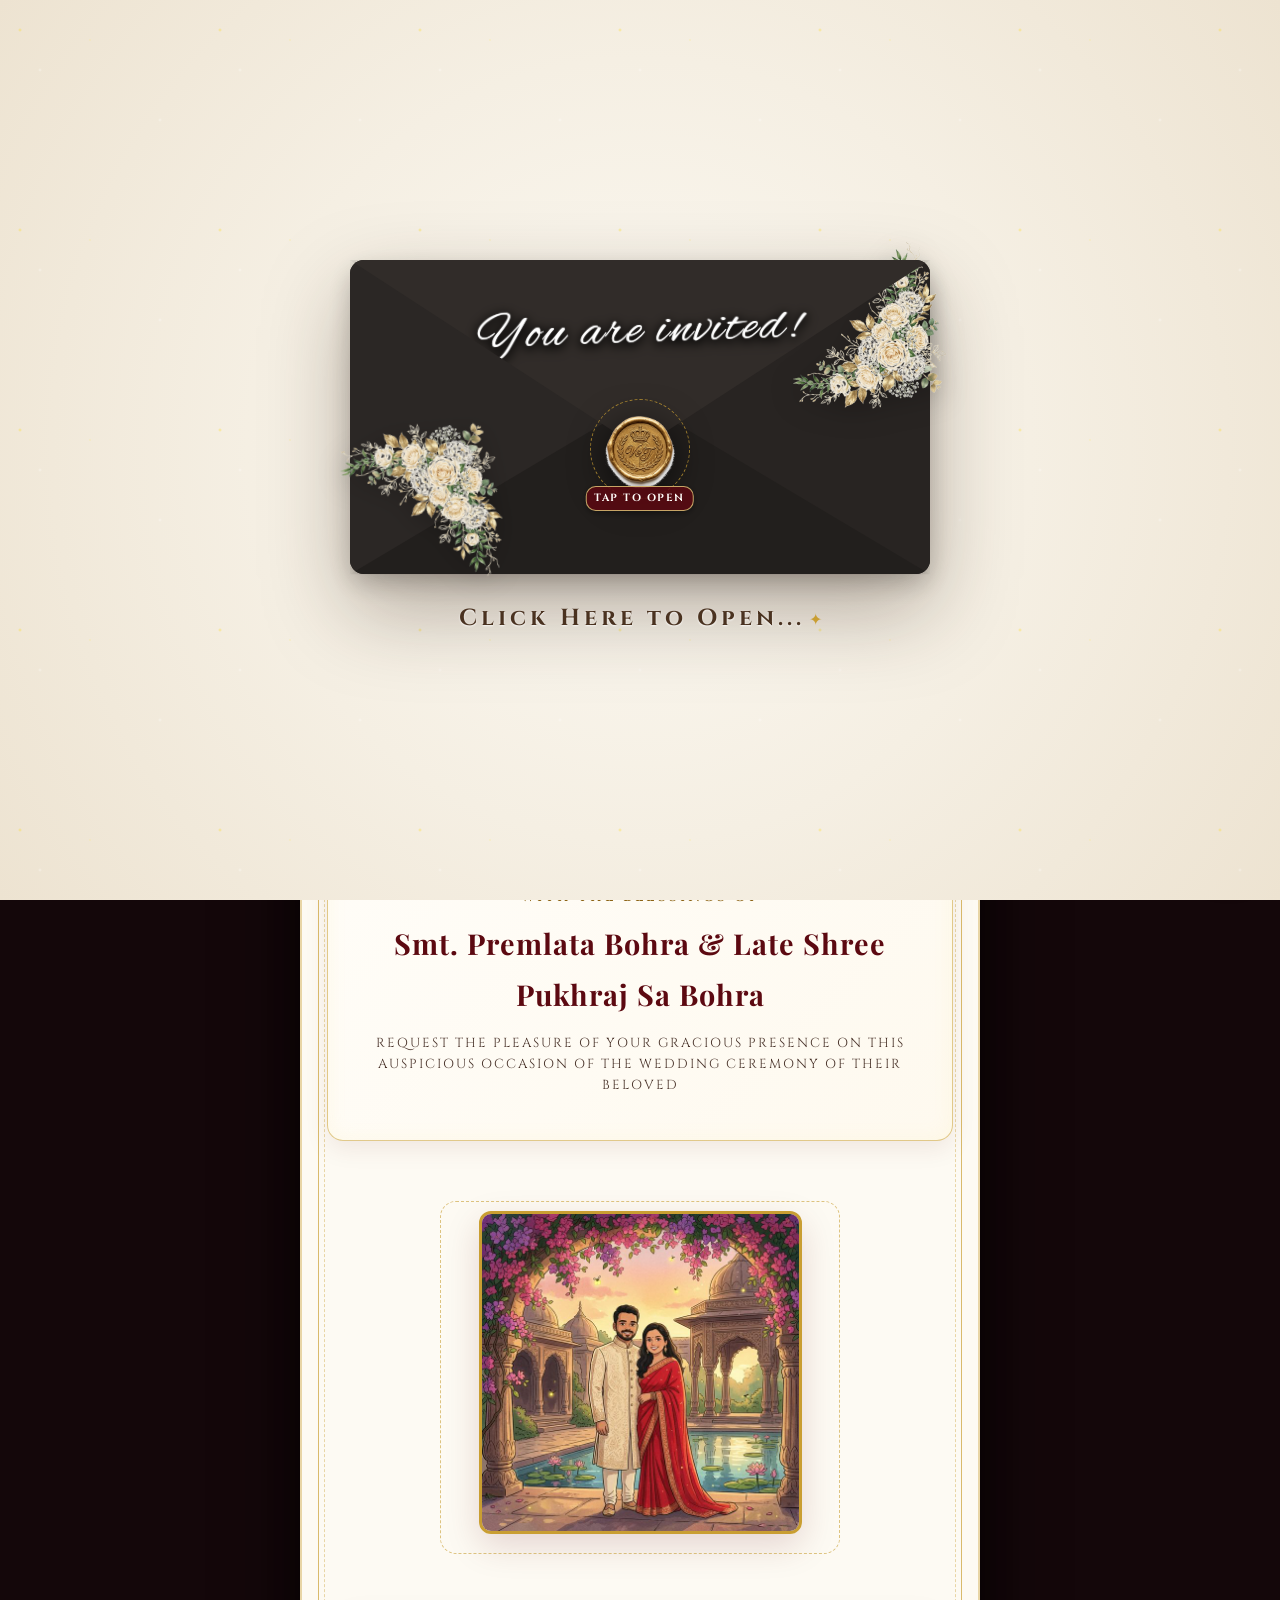
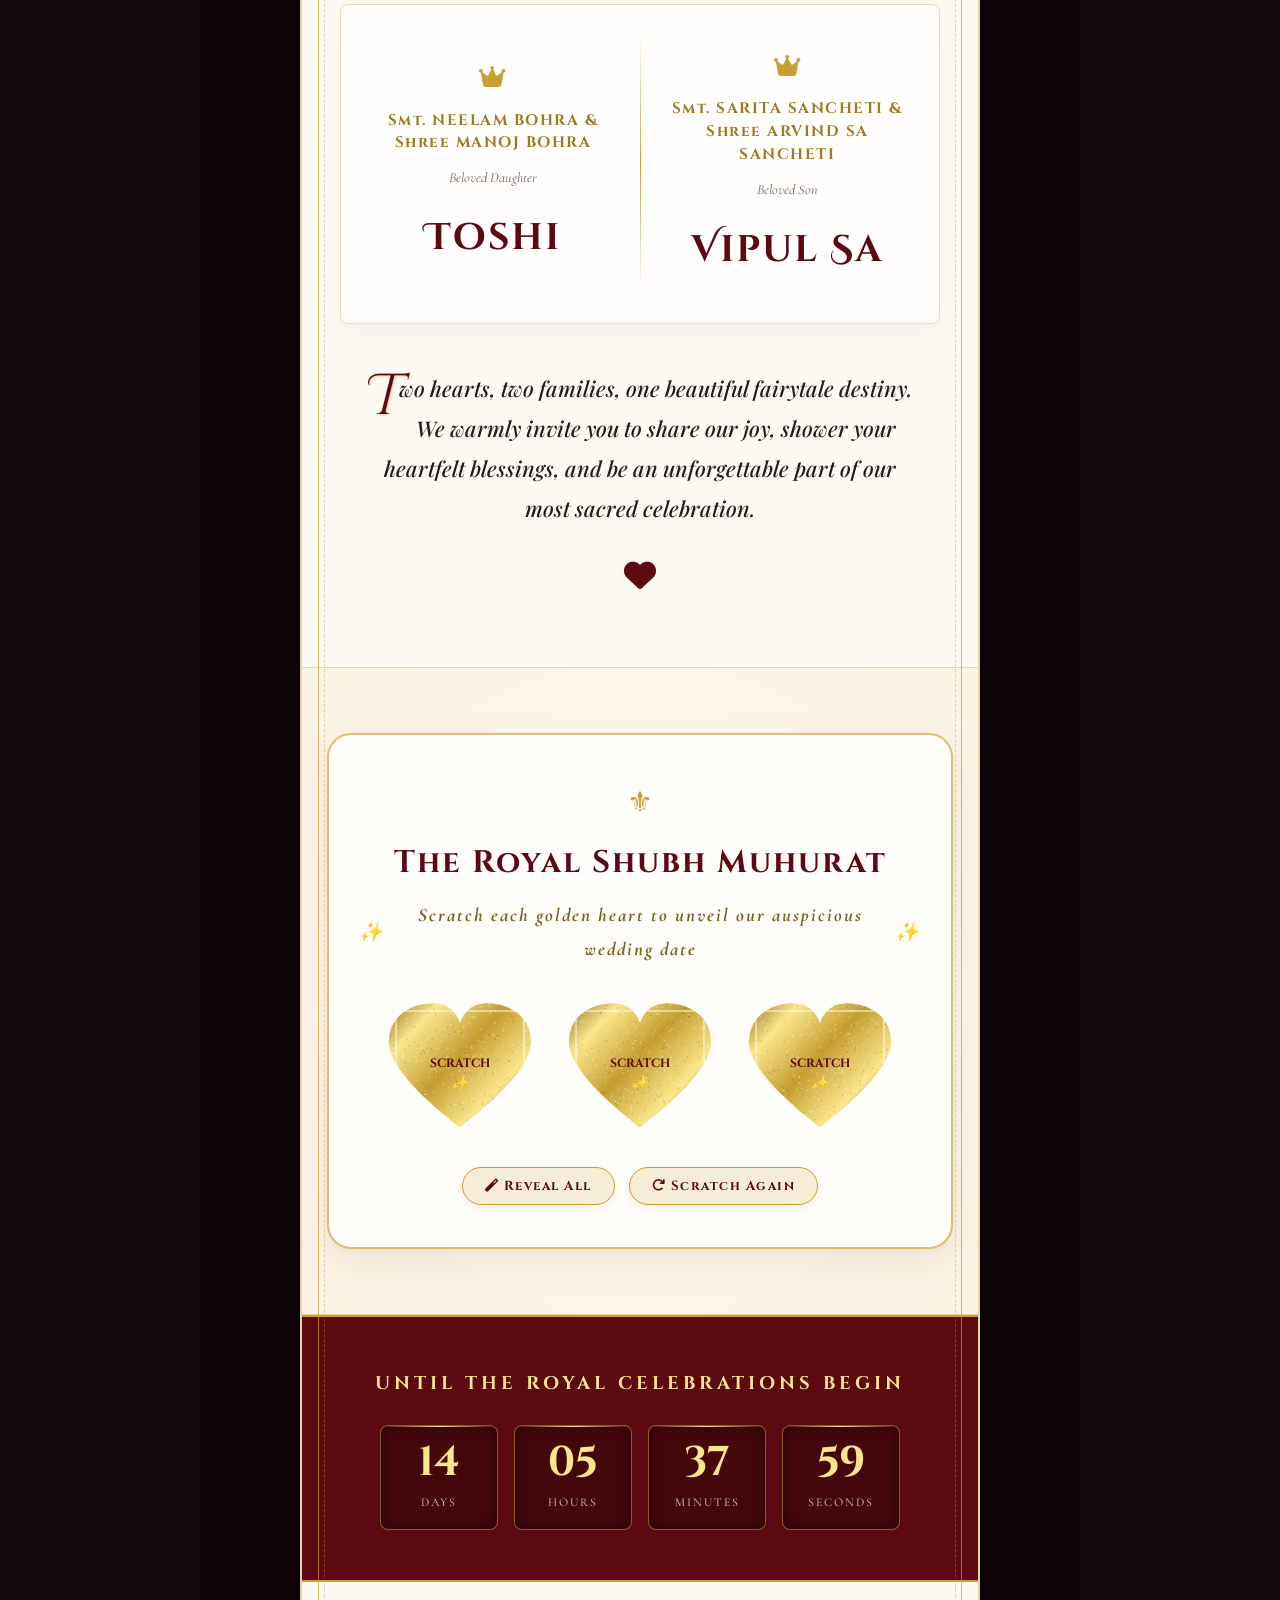
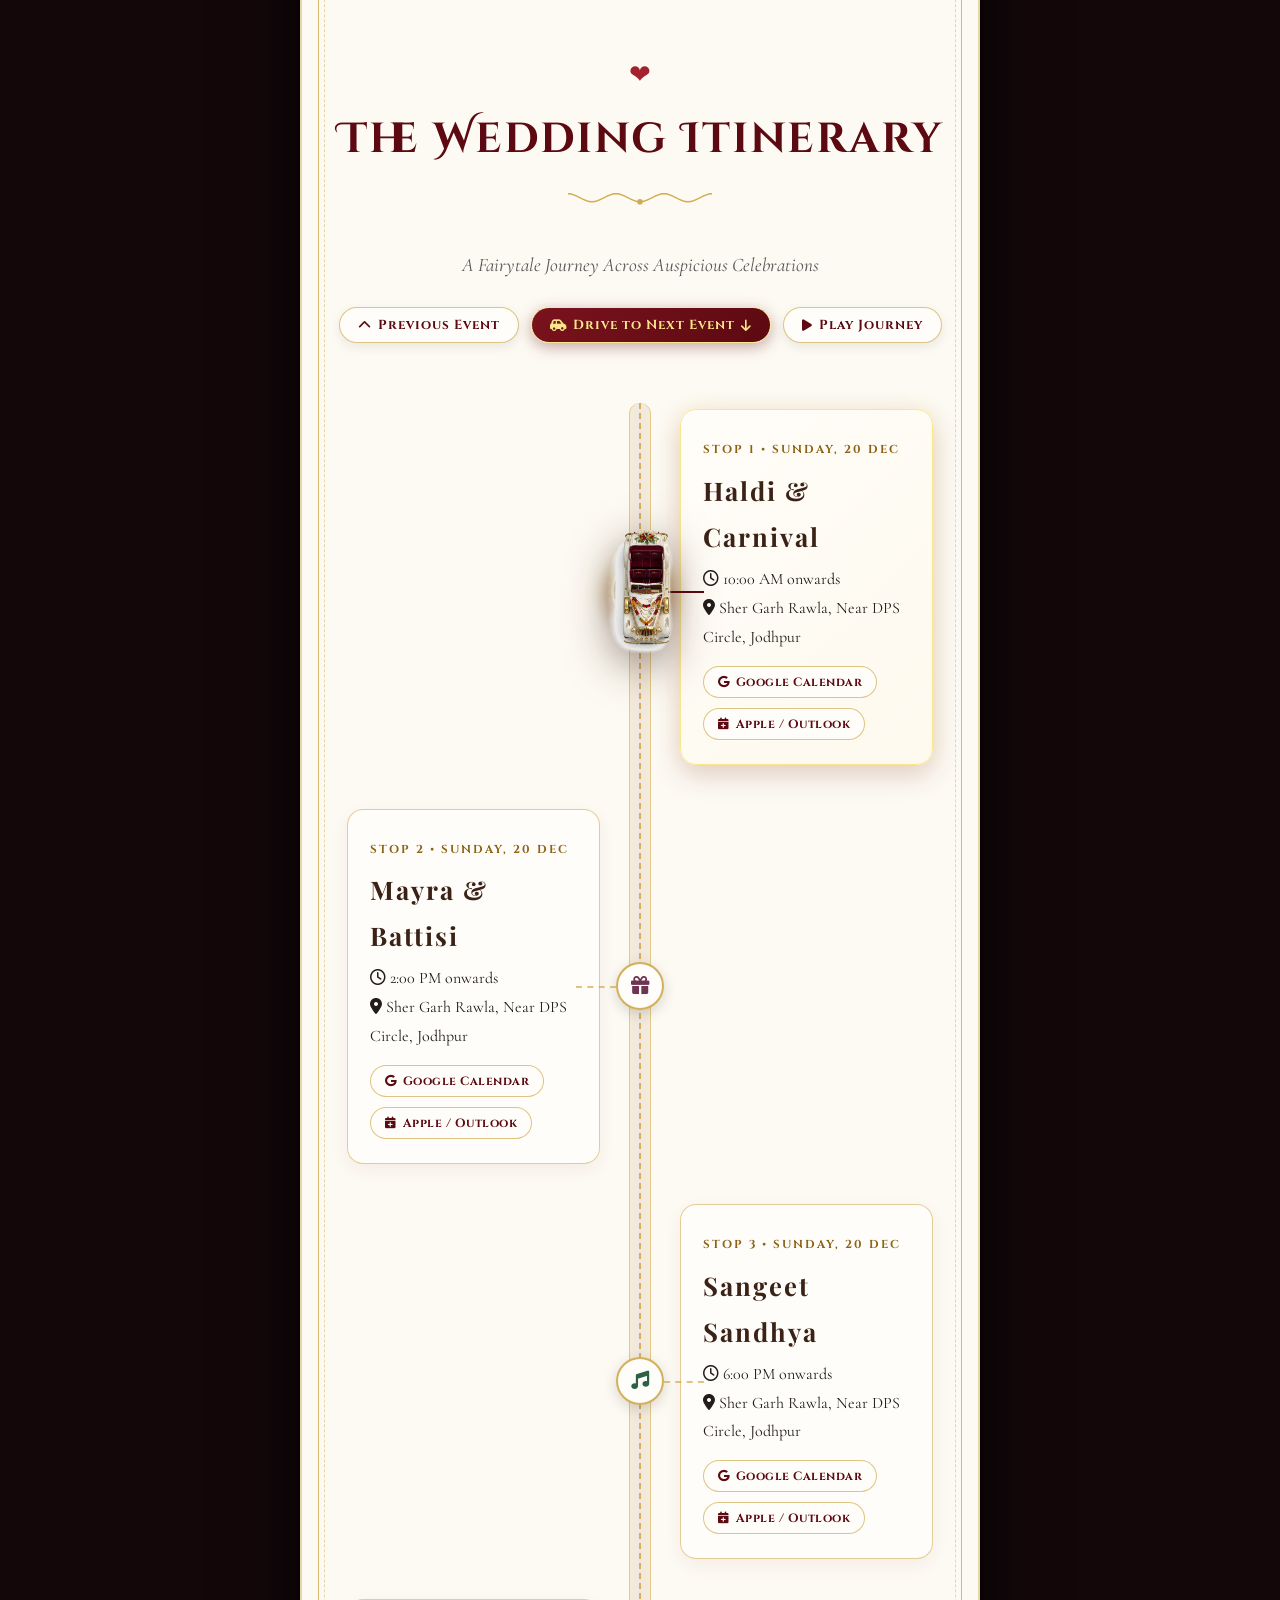
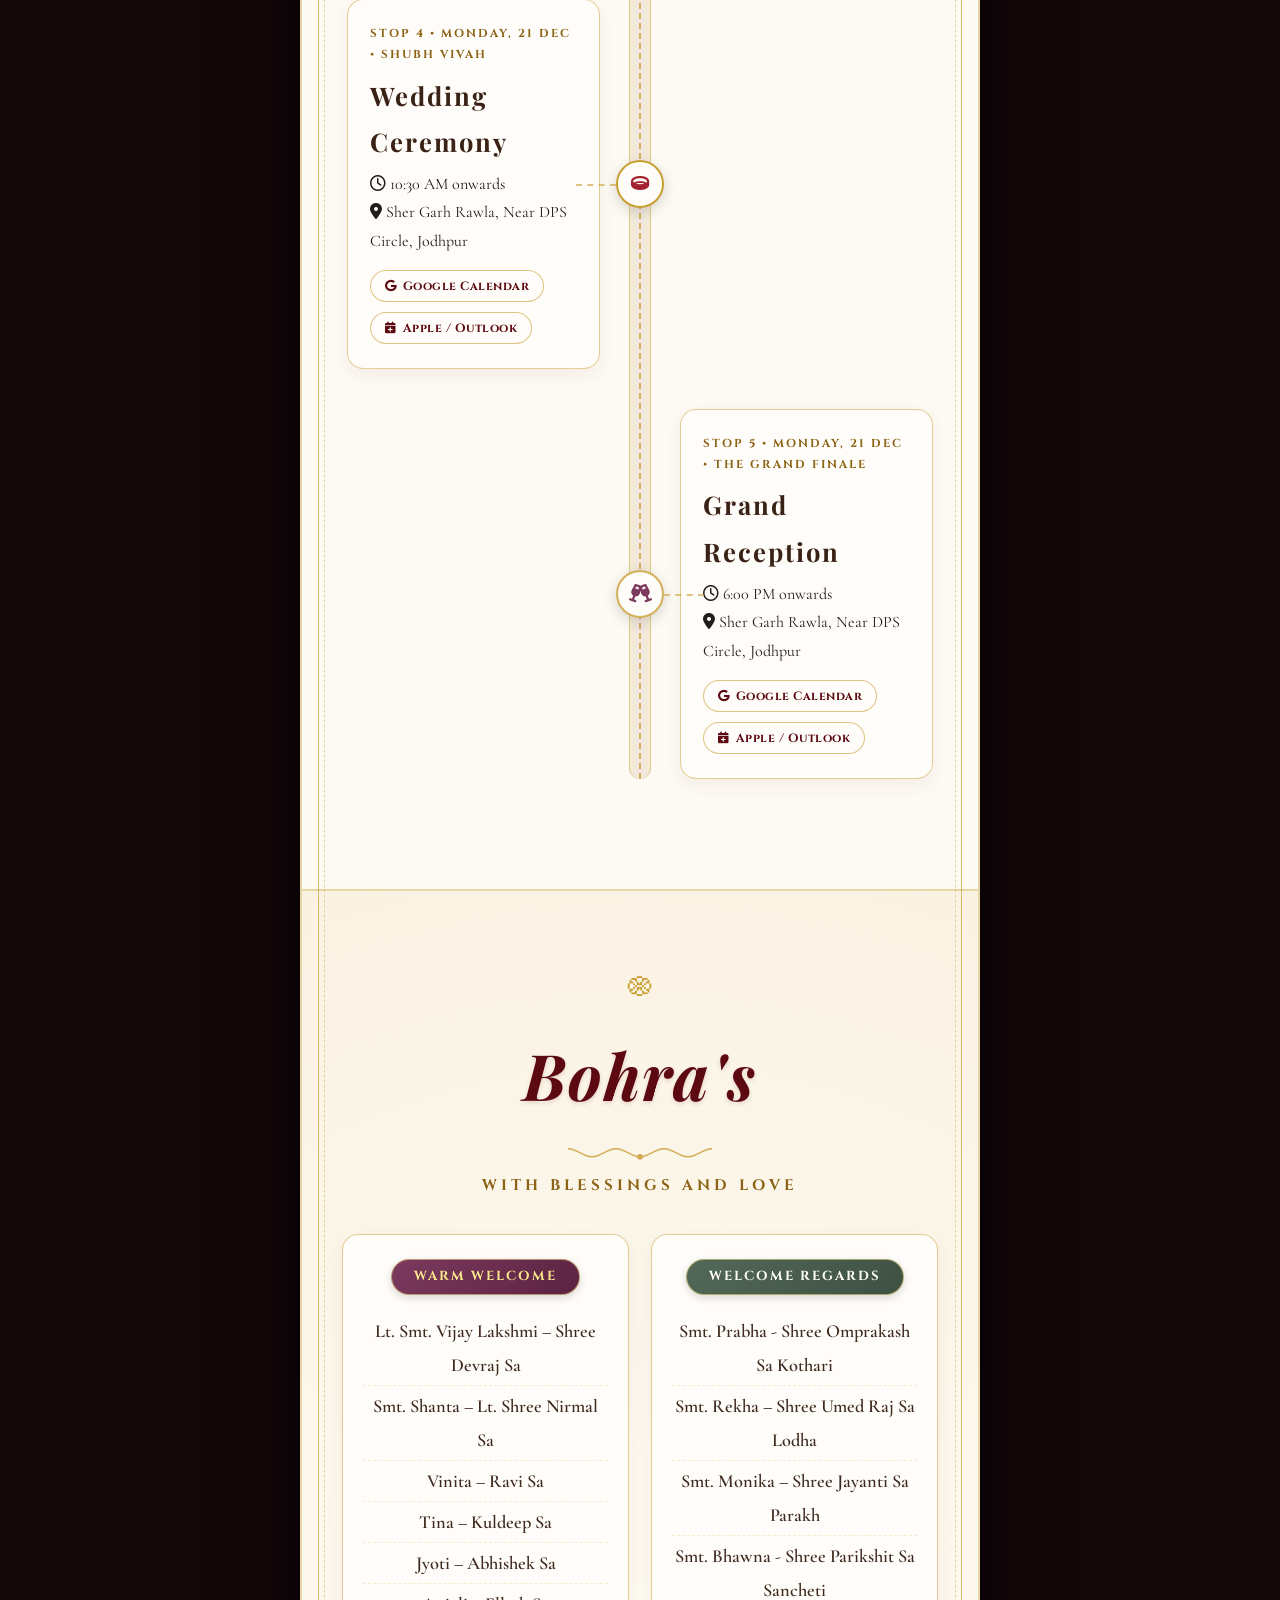
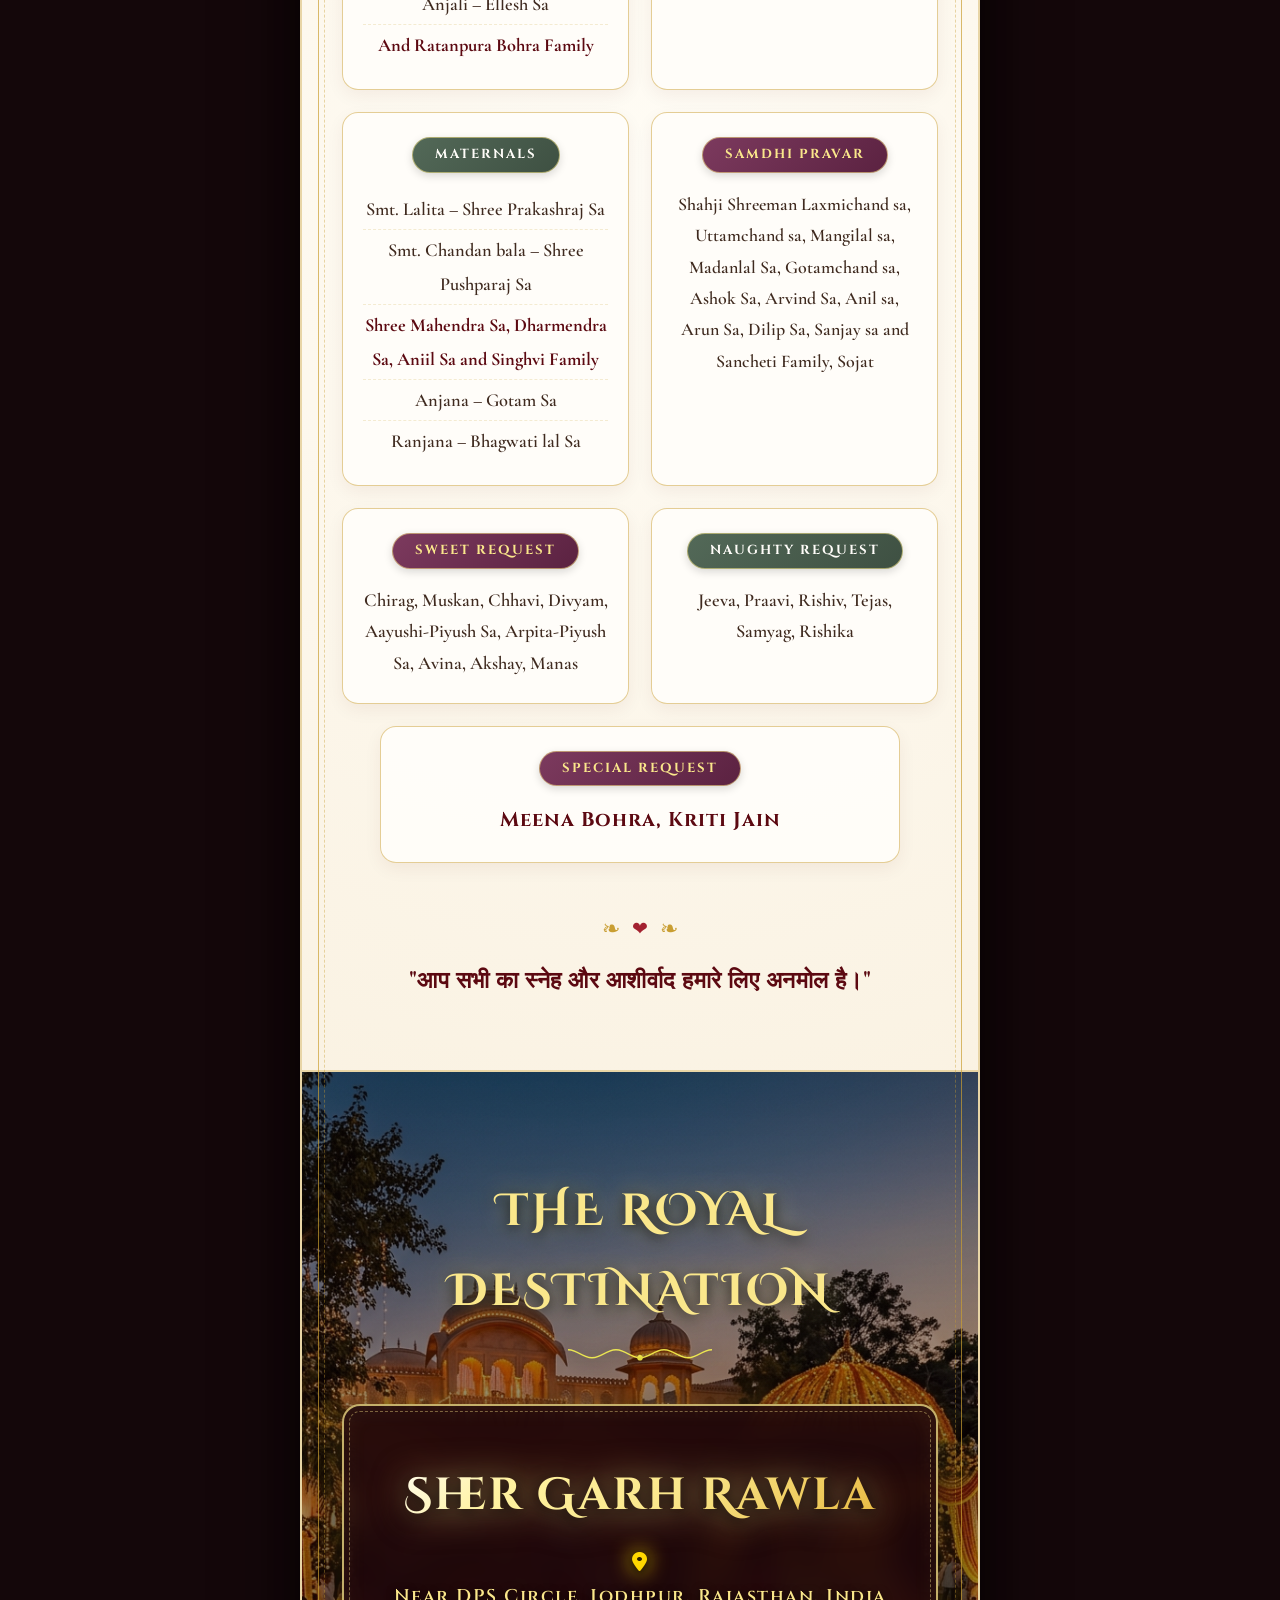
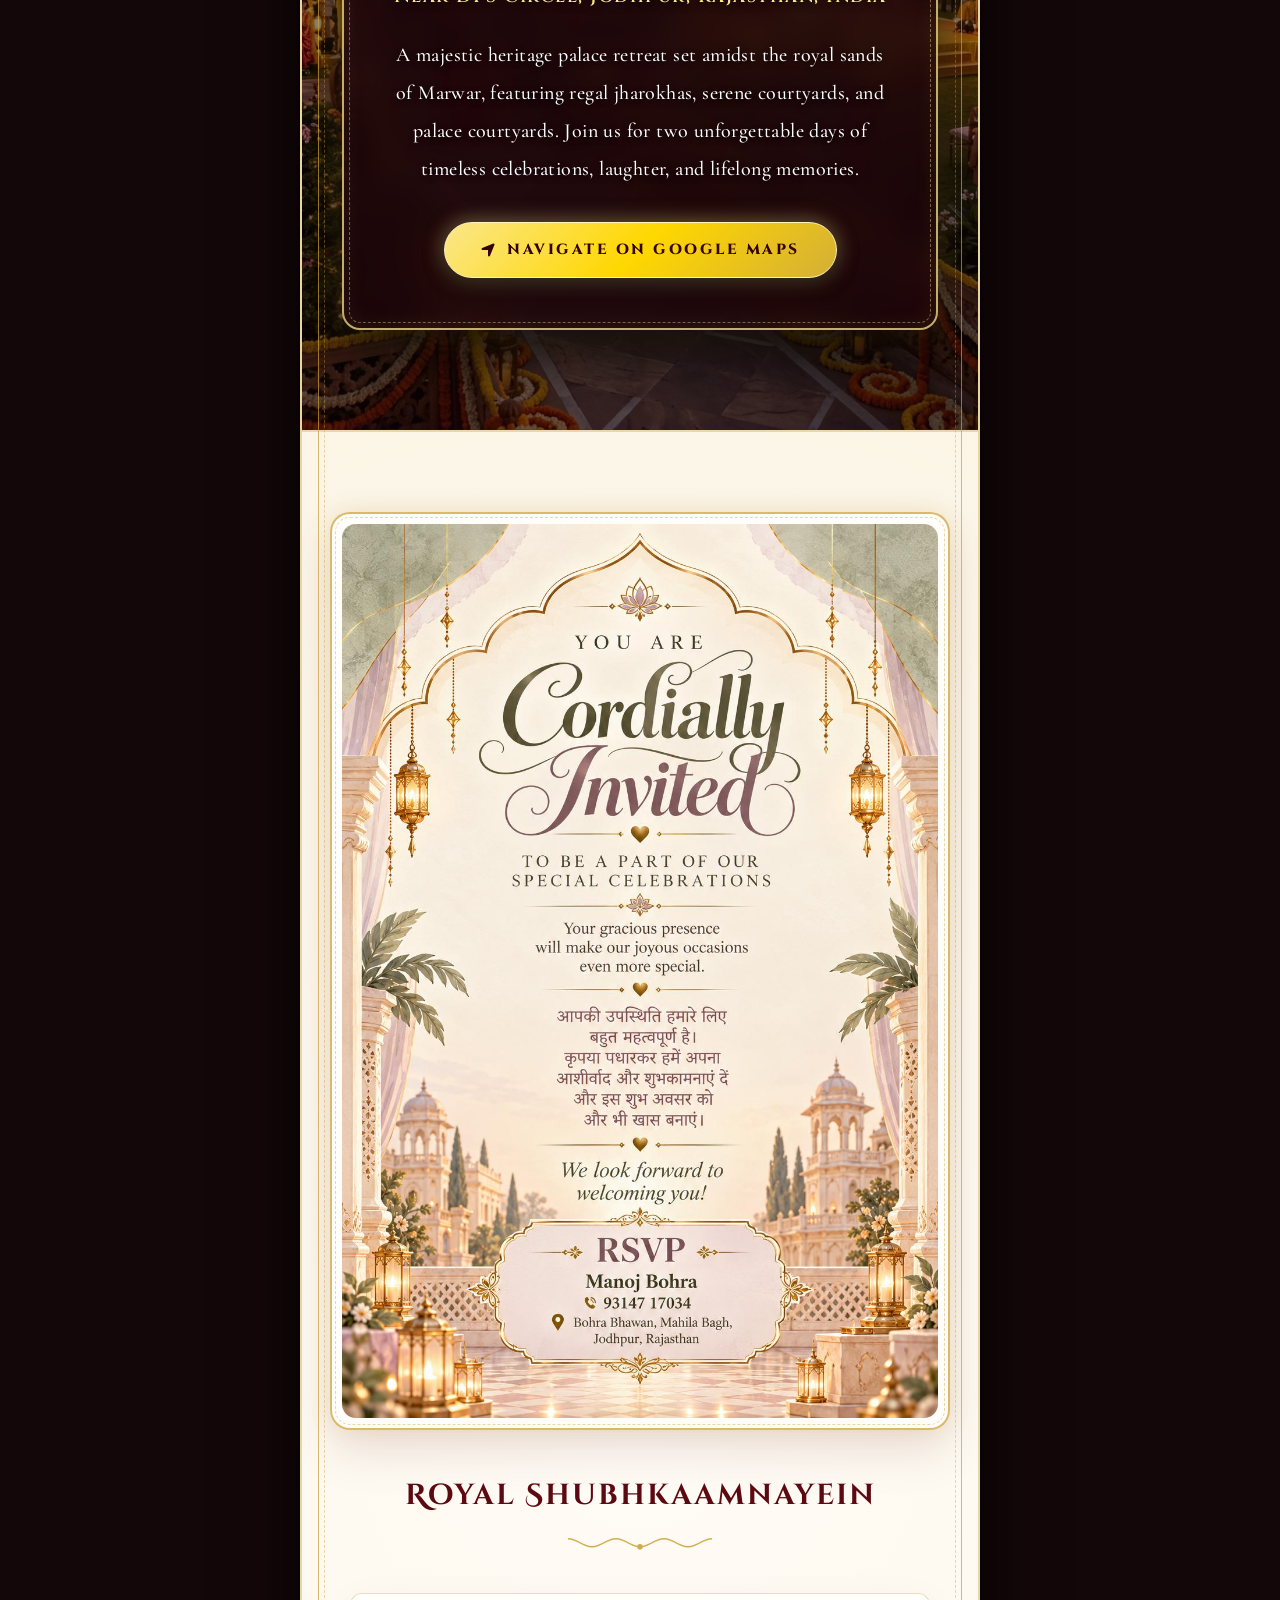
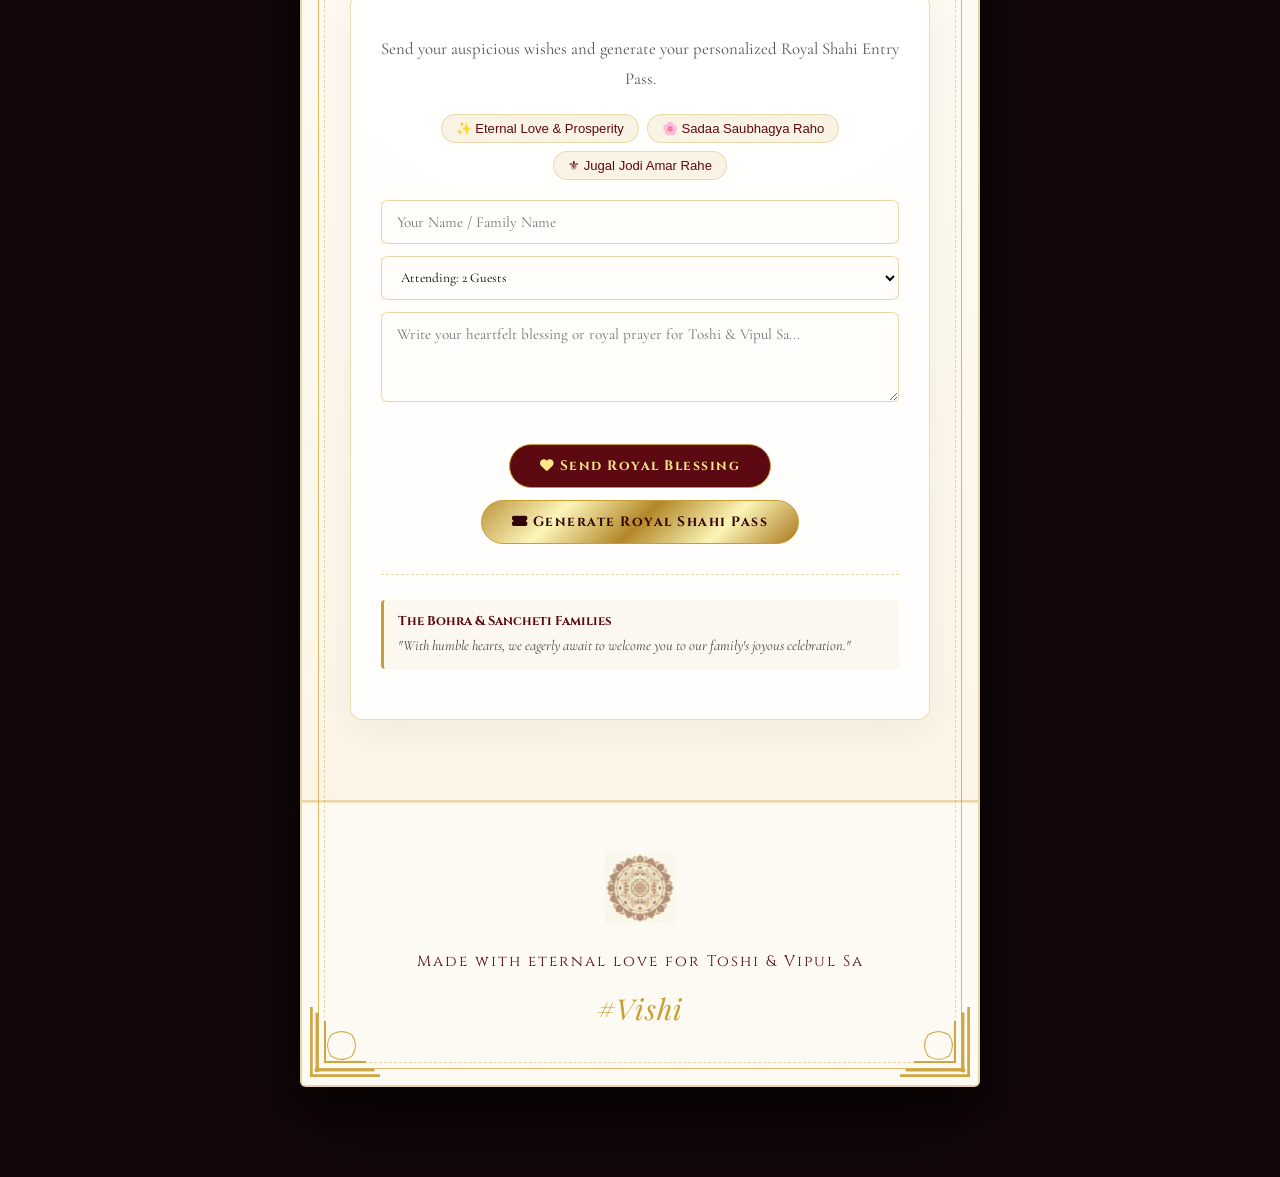
==== commit 80776614: "Reposition and enhance legibility of You are invited text on handmade envelope" ====
--- a/deploy/index.html
+++ b/deploy/index.html
@@ -144,7 +144,7 @@
 
                 <!-- Lord Ganesha in Palace Arch -->
                 <div class="ganesha-top" data-aos="fade-down" data-aos-delay="200">
-                    <img src="static/invitation/images/ganesha_clean.png" alt="Lord Ganesha" class="ganesha-img">
+                    <img src="static/invitation/images/ganesha.png" alt="Lord Ganesha" class="ganesha-img">
                 </div>
 
                 <p class="cinzel shree-ganesh">|| SHREE GANESHAYA NAMAH ||</p>
--- a/deploy/static/invitation/css/style.css
+++ b/deploy/static/invitation/css/style.css
@@ -4498,7 +4498,7 @@
     display: flex;
     justify-content: center;
     align-items: flex-start;
-    padding-top: 50px;
+    padding-top: 24px;
     filter: drop-shadow(0 8px 16px rgba(0, 0, 0, 0.5));
     border-radius: 14px 14px 0 0;
     backface-visibility: hidden;
@@ -4506,12 +4506,14 @@
 }
 
 .flap-calligraphy {
-    font-family: 'Great Vibes', cursive;
-    font-size: 2.85rem;
+    font-family: 'Alex Brush', 'Great Vibes', cursive;
+    font-size: 3.3rem;
+    font-weight: 500;
     color: #ffffff;
-    text-shadow: 0 2px 6px rgba(0, 0, 0, 0.45);
-    transform: rotate(-4deg);
-    letter-spacing: 1px;
+    text-shadow: 0 2px 10px rgba(0, 0, 0, 0.9), 0 0 1px #ffffff;
+    filter: drop-shadow(0 2px 6px rgba(0, 0, 0, 0.85));
+    transform: rotate(-2deg);
+    letter-spacing: 2px;
 }
 
 /* Flap Back Face (Gold Brocade Lining when Opened) */
@@ -4639,12 +4641,14 @@
     }
 
     .flap-calligraphy {
-        font-size: 2.1rem;
-        padding-top: 10px;
+        font-size: 2.45rem;
+        padding-top: 0;
+        letter-spacing: 1.5px;
+        transform: rotate(-2deg);
     }
 
     .flap-face-front {
-        padding-top: 36px;
+        padding-top: 16px;
     }
 
     .handmade-vt-wax-seal {
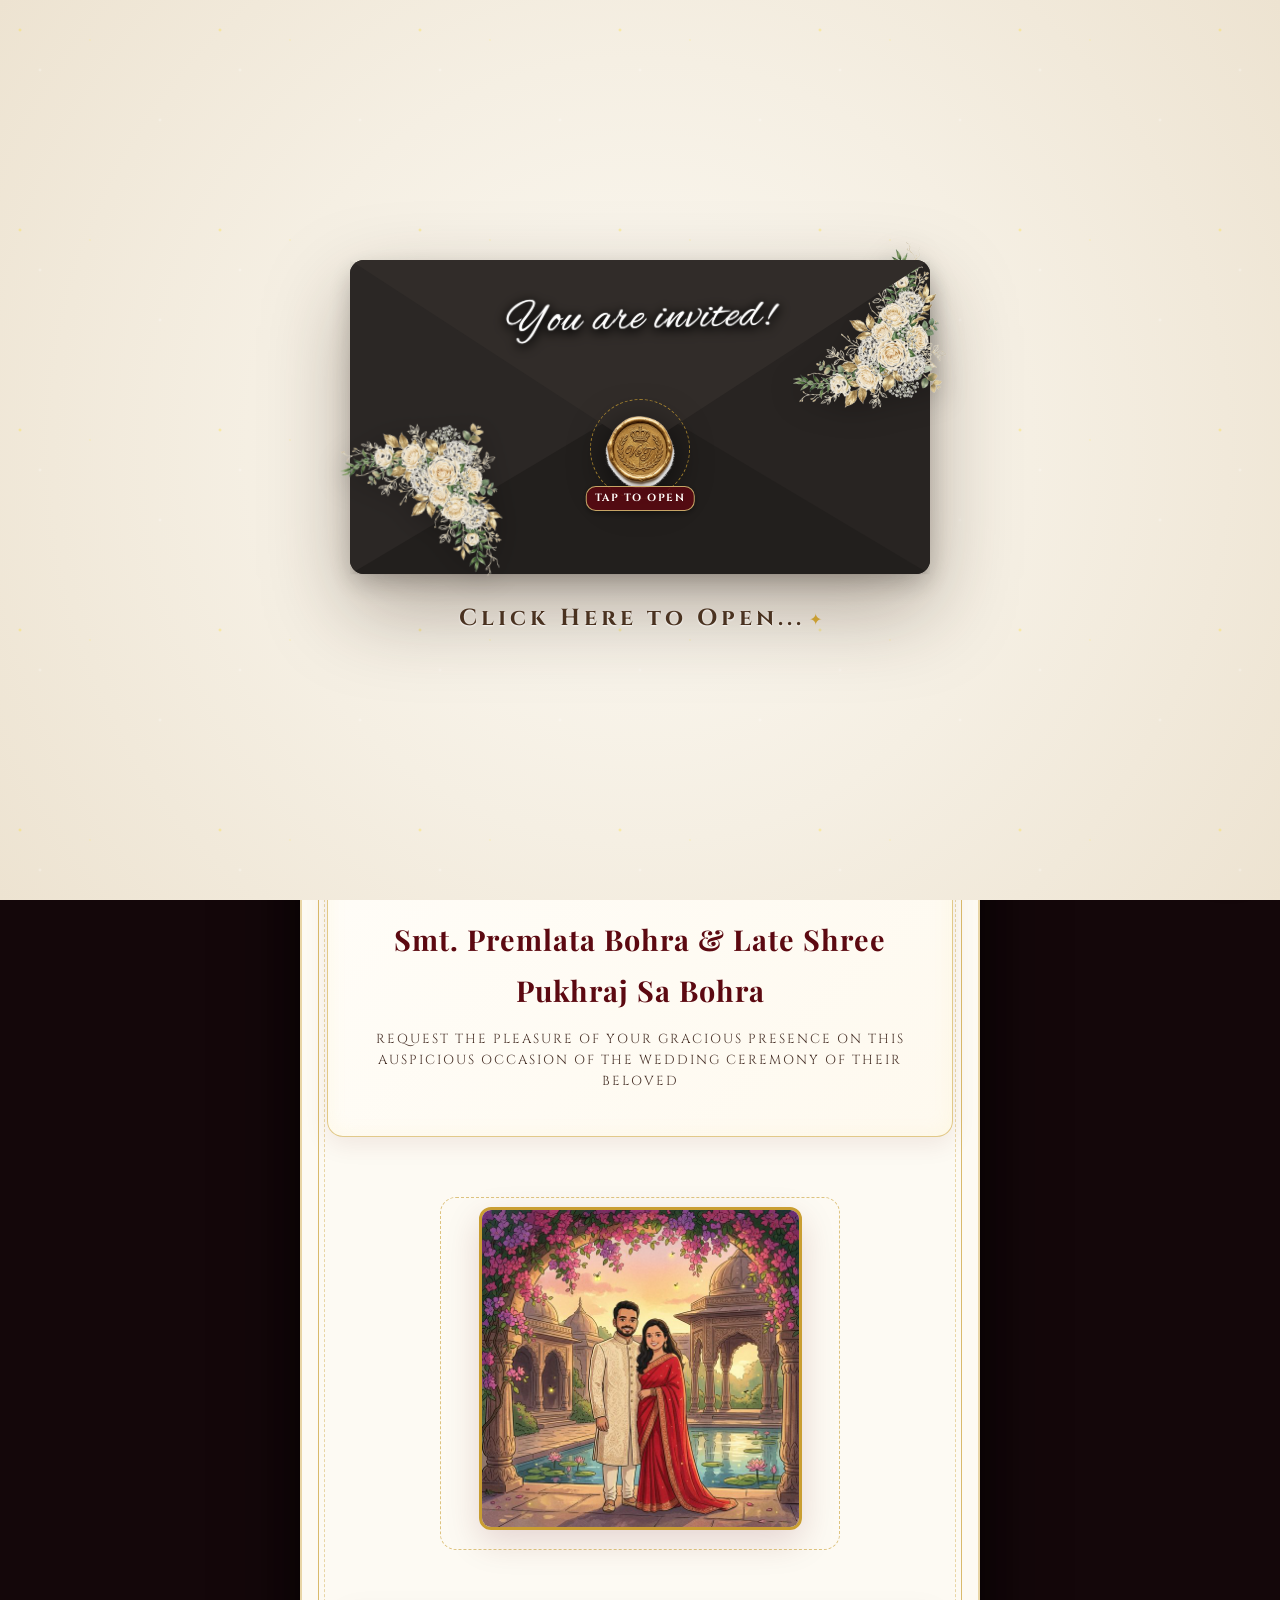
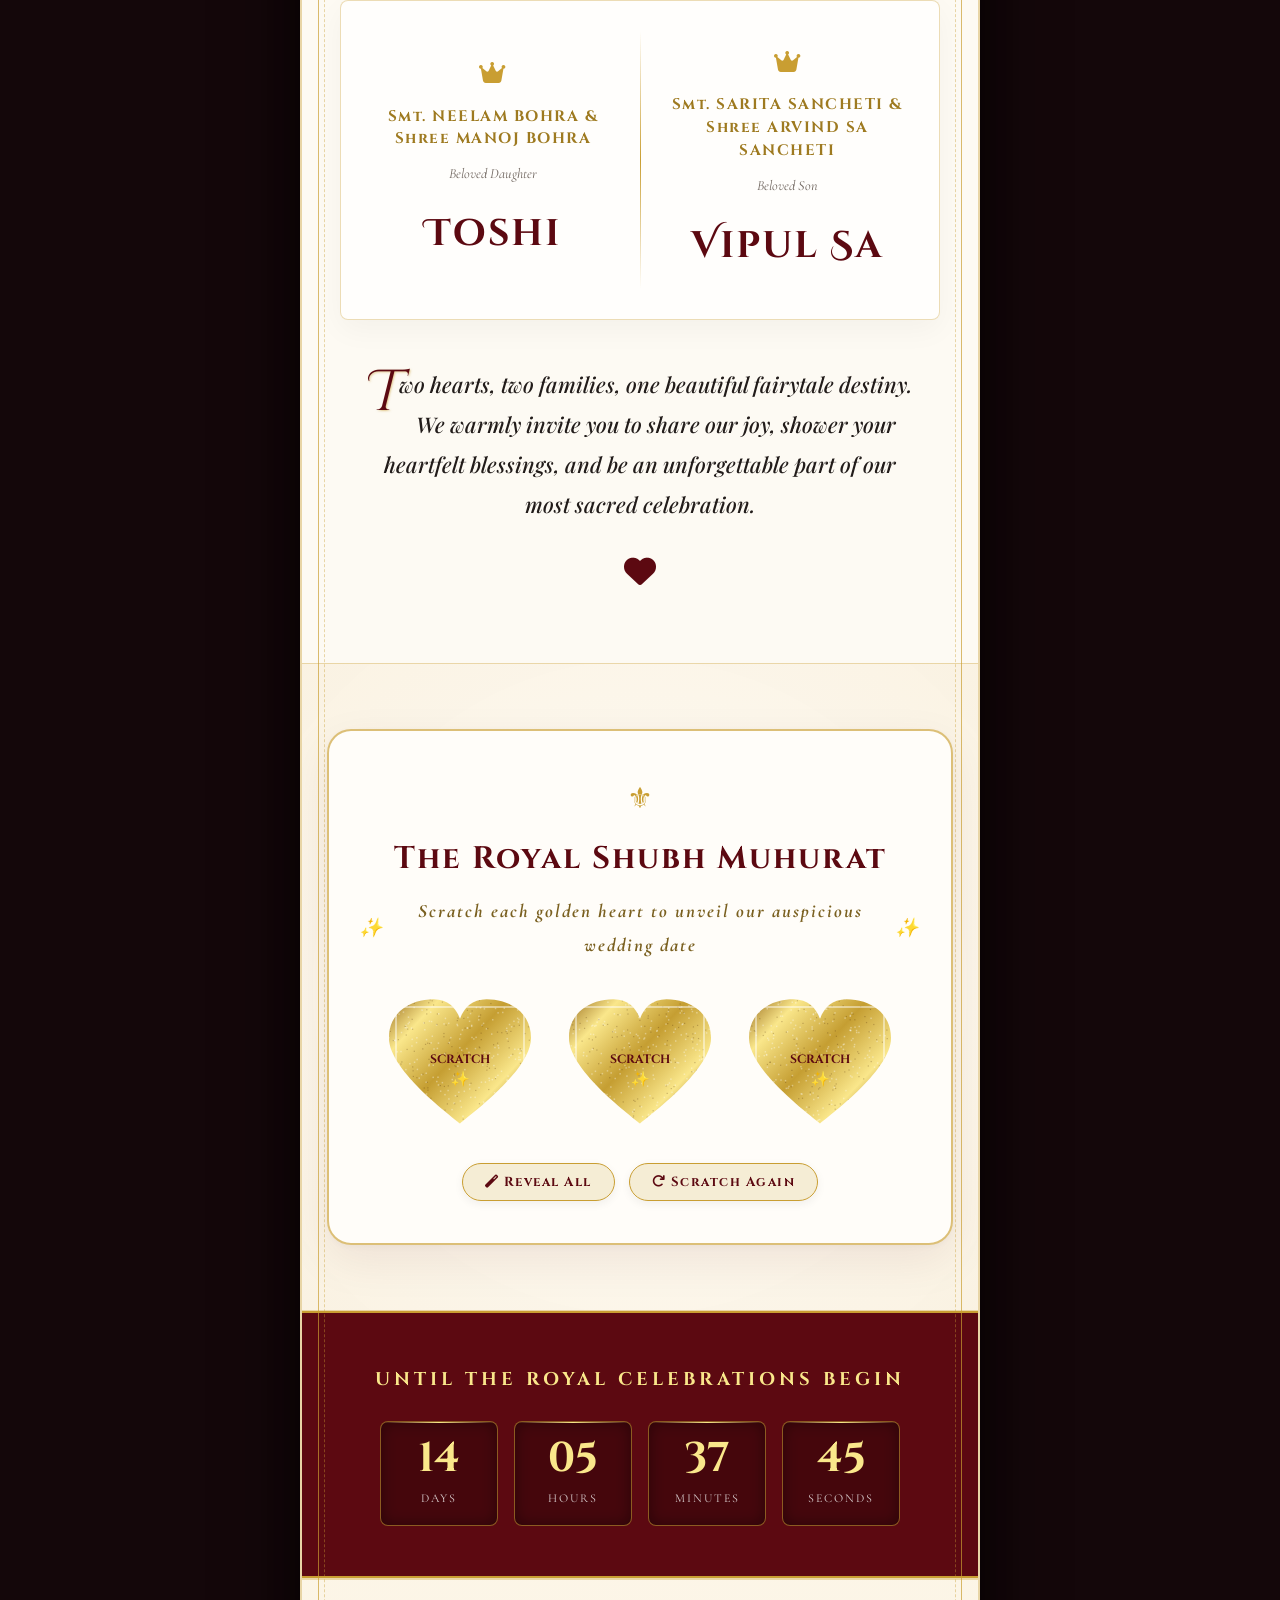
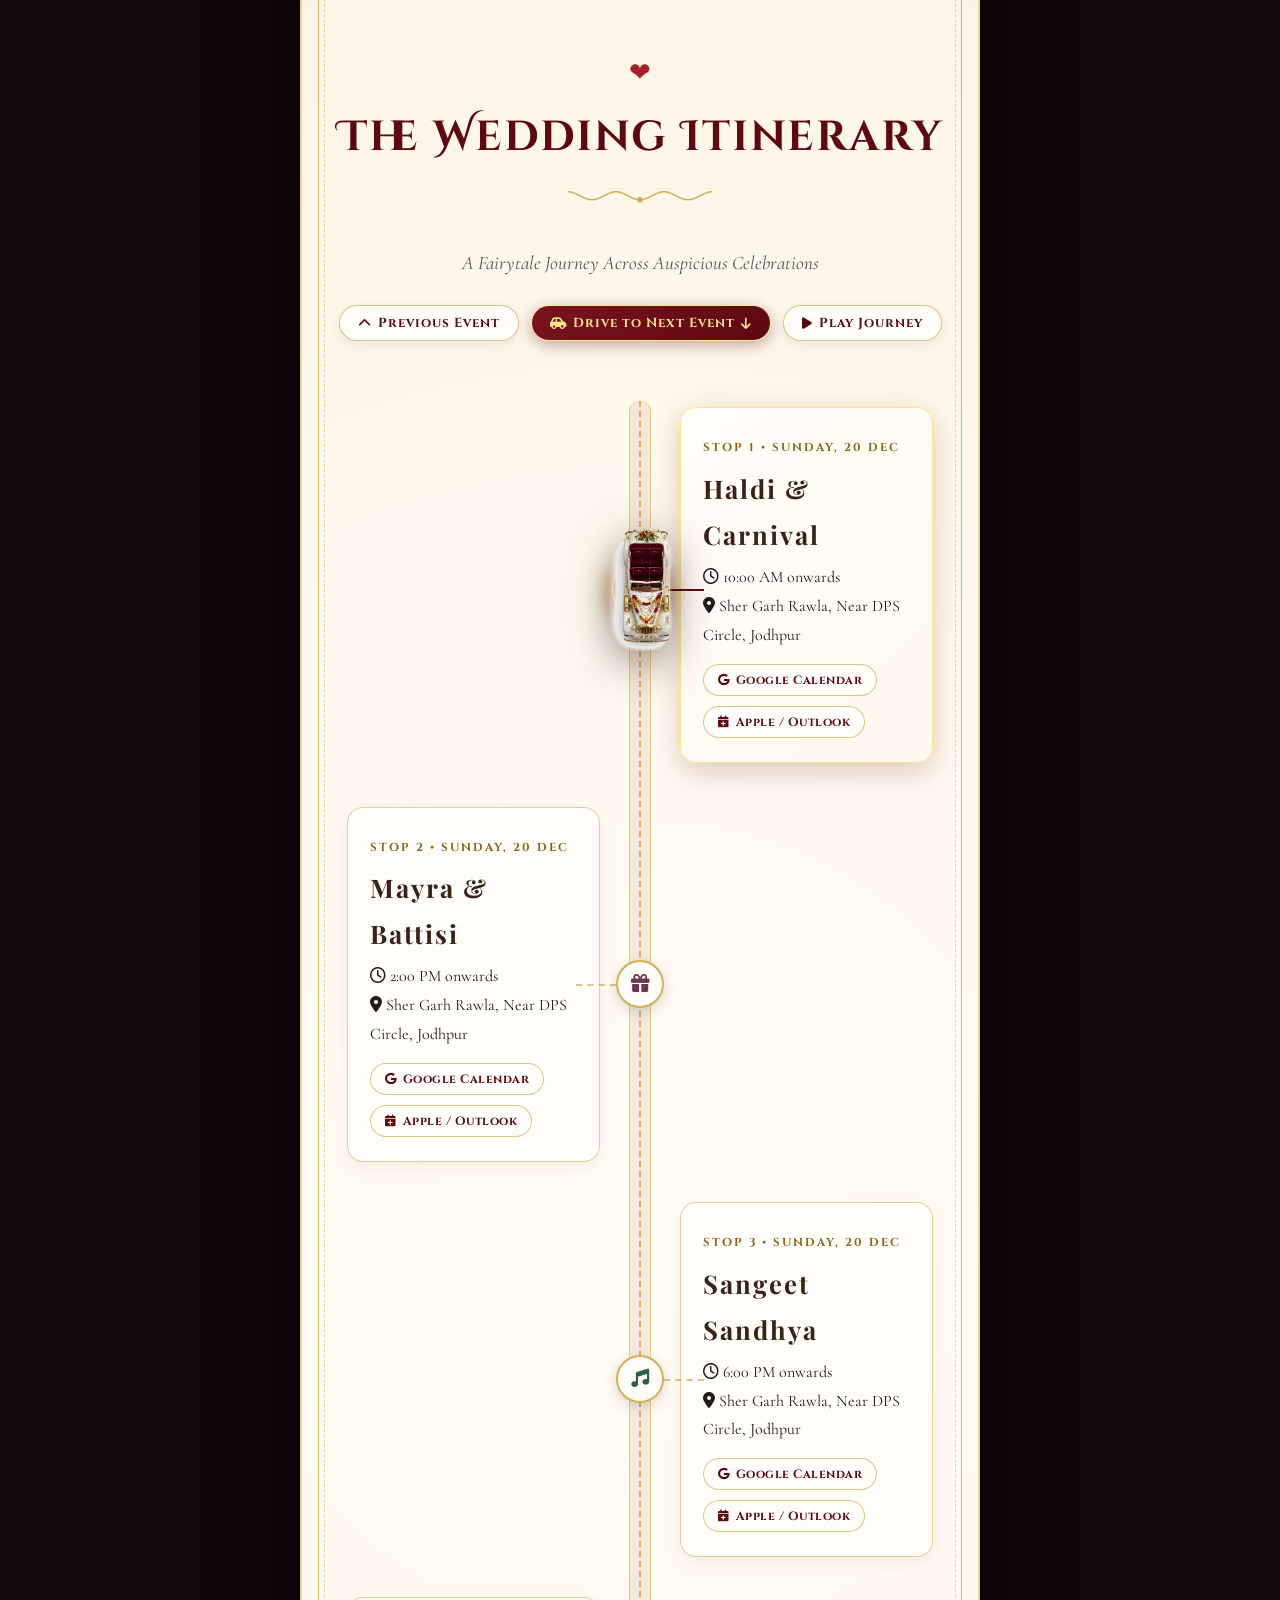
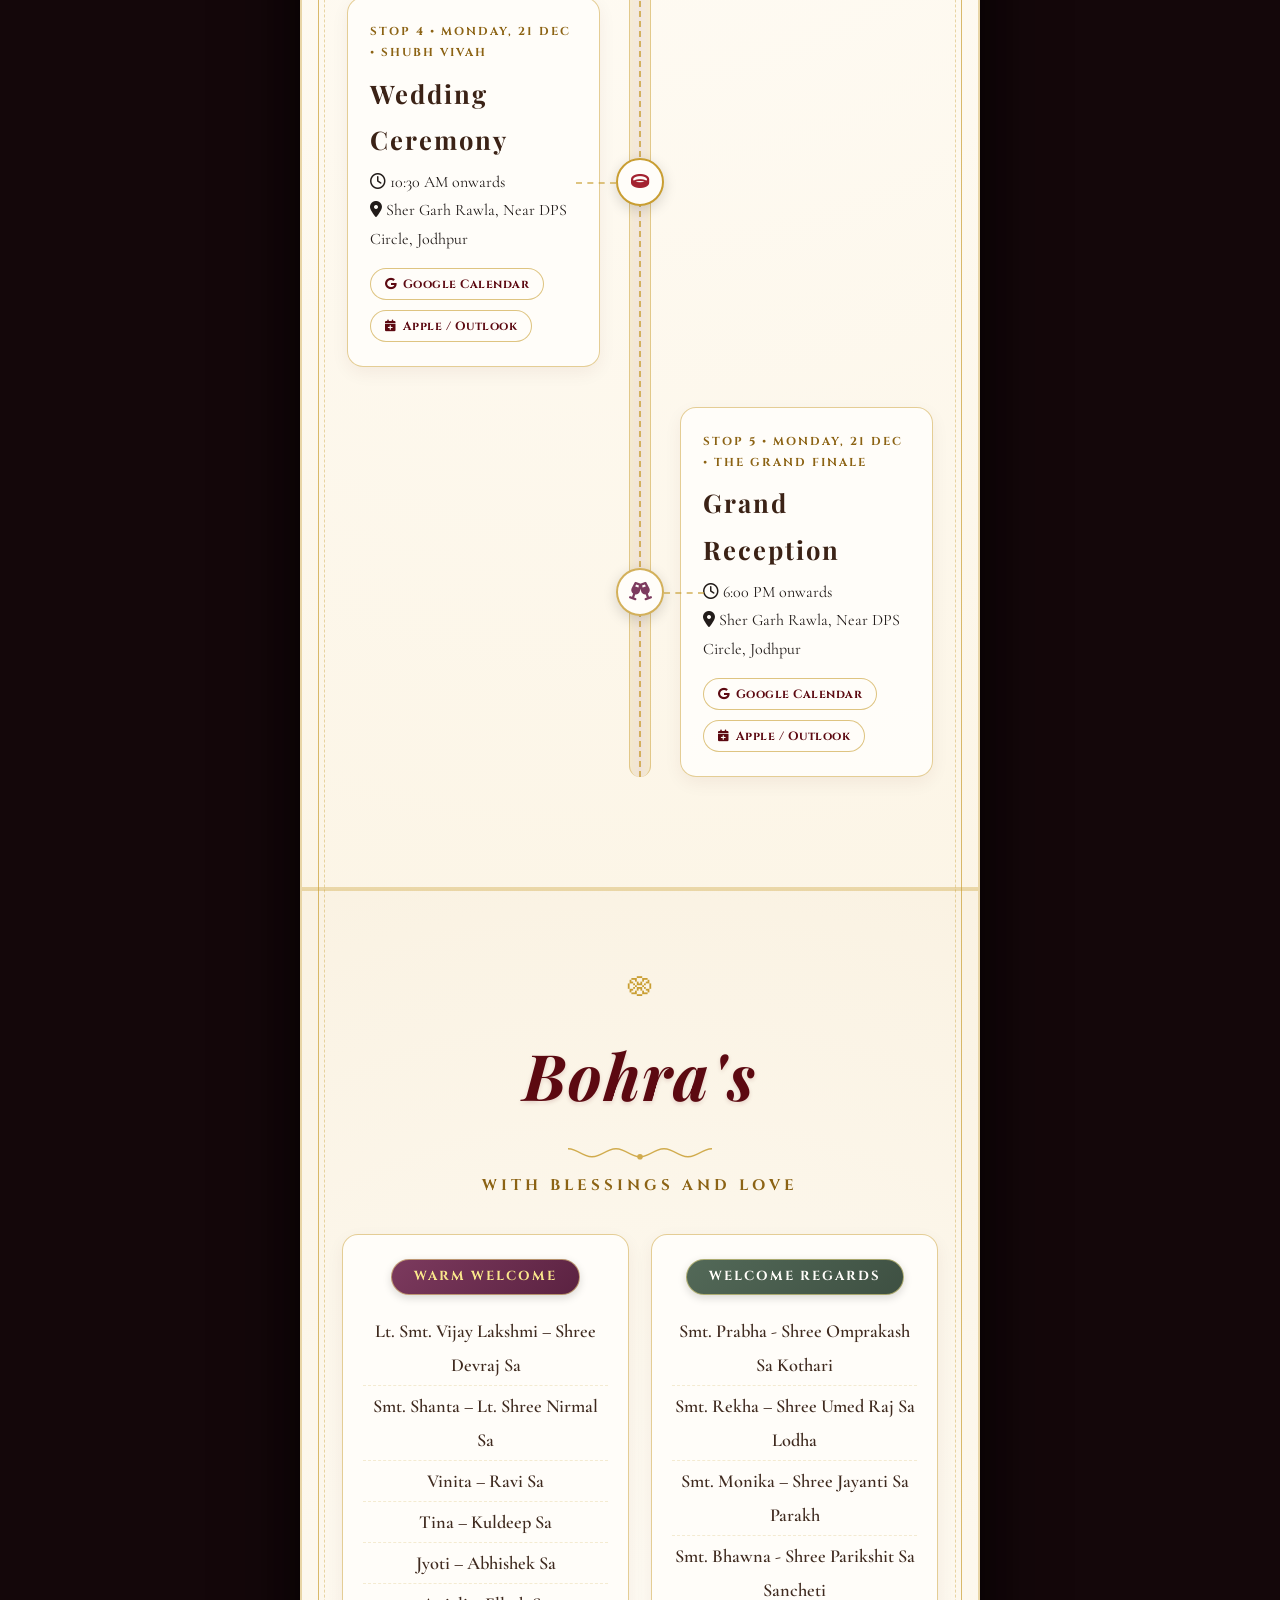
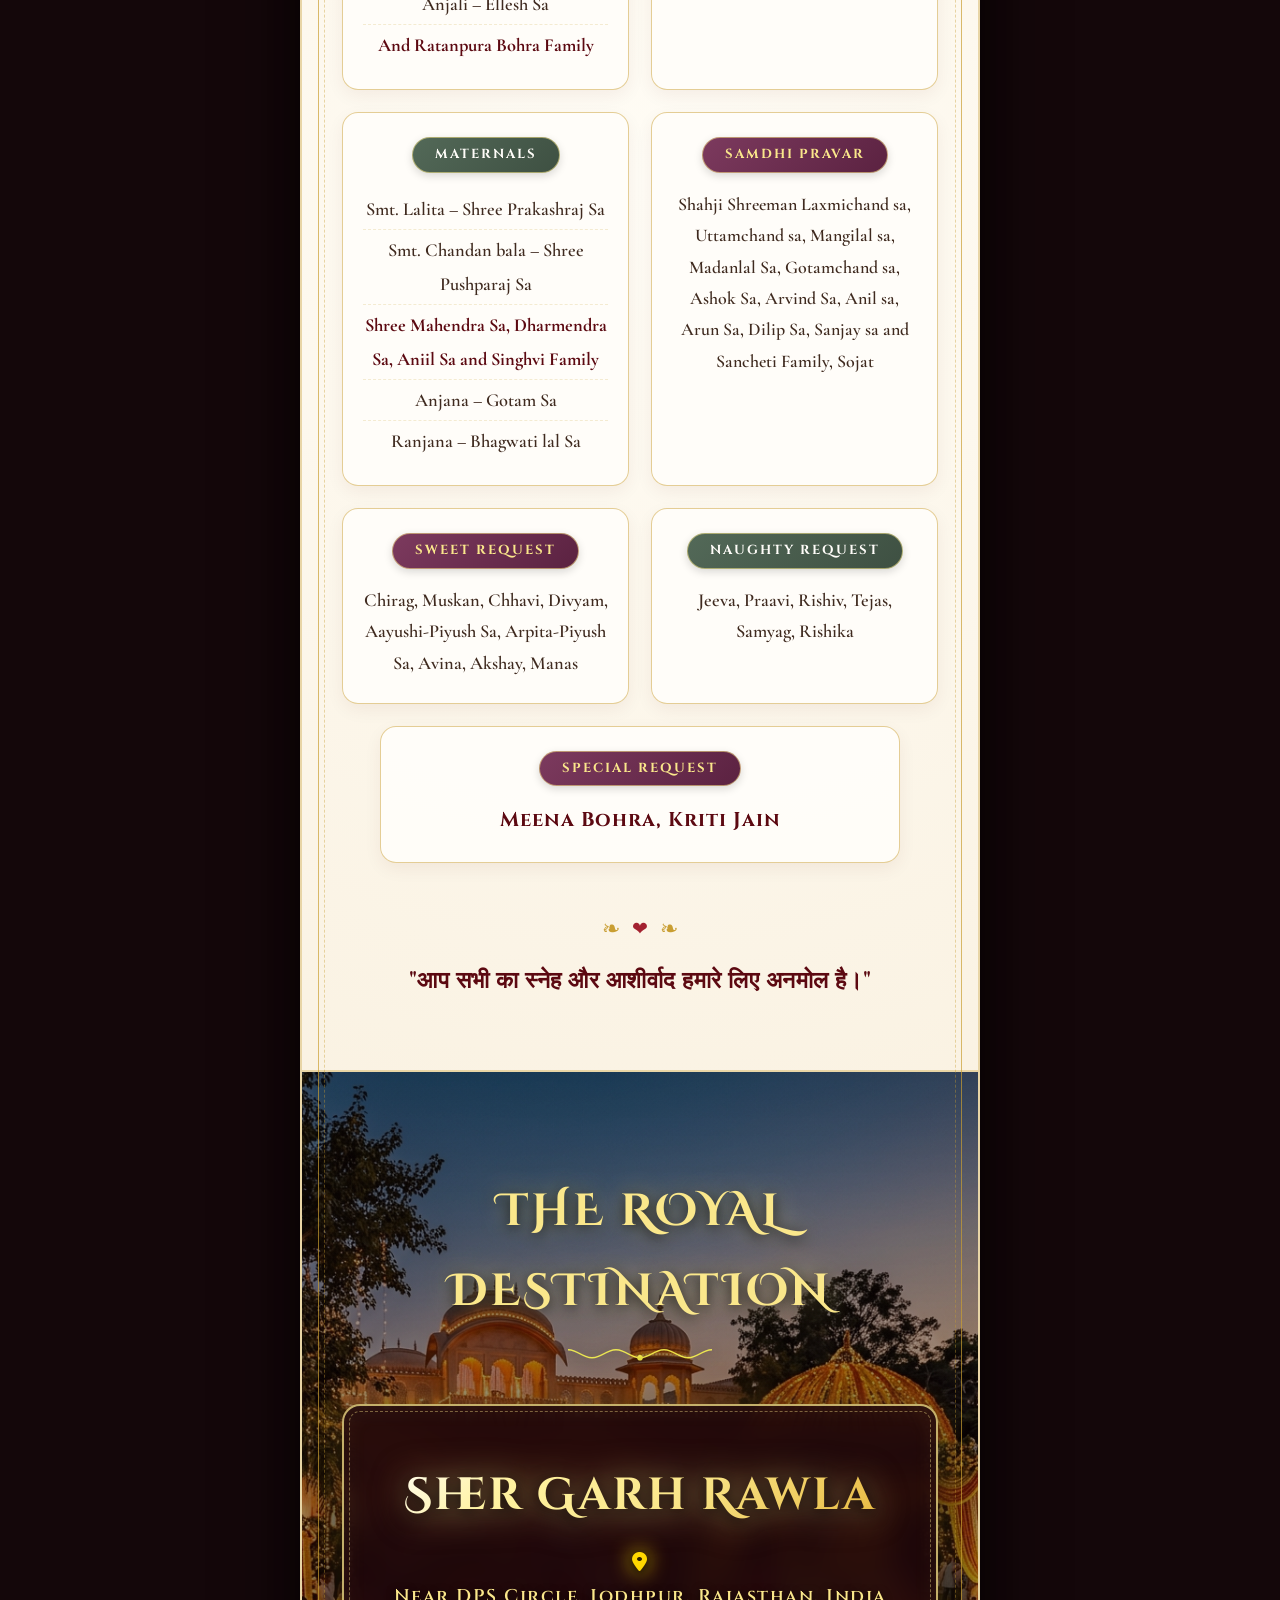
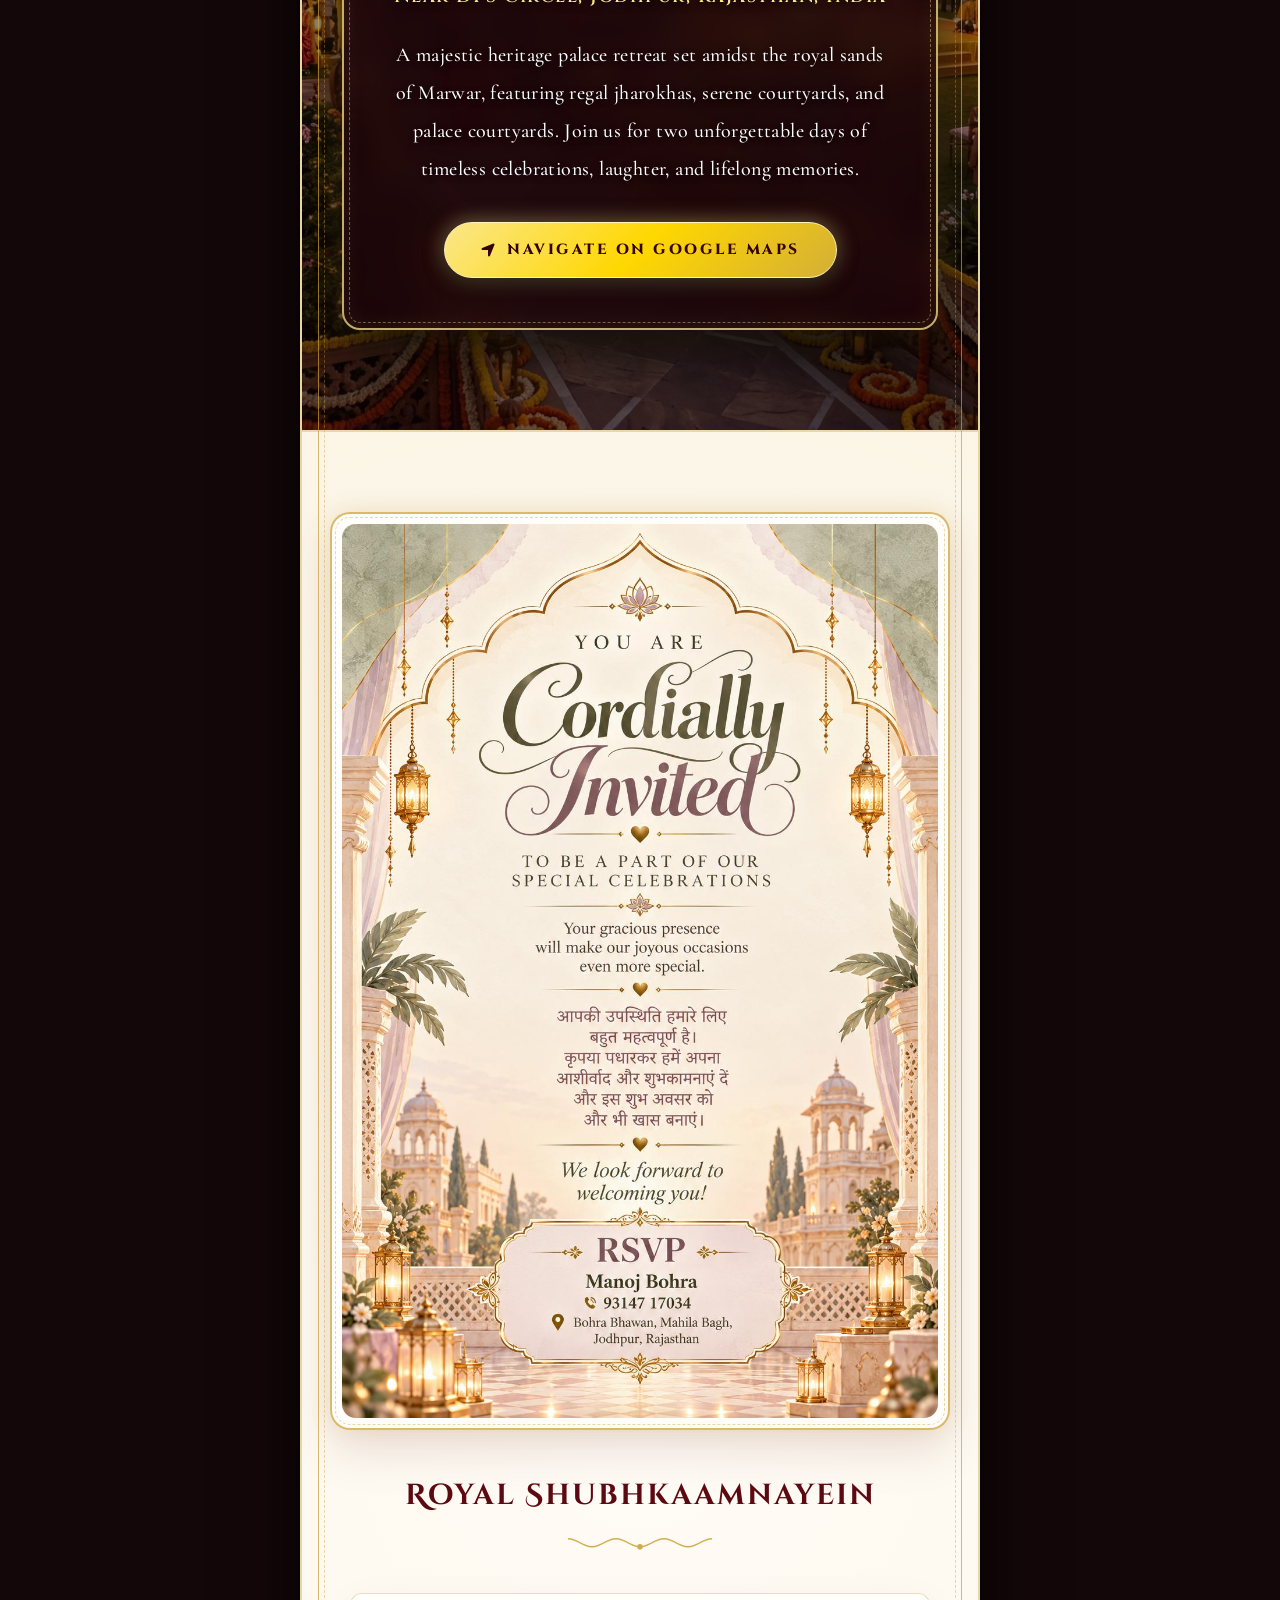
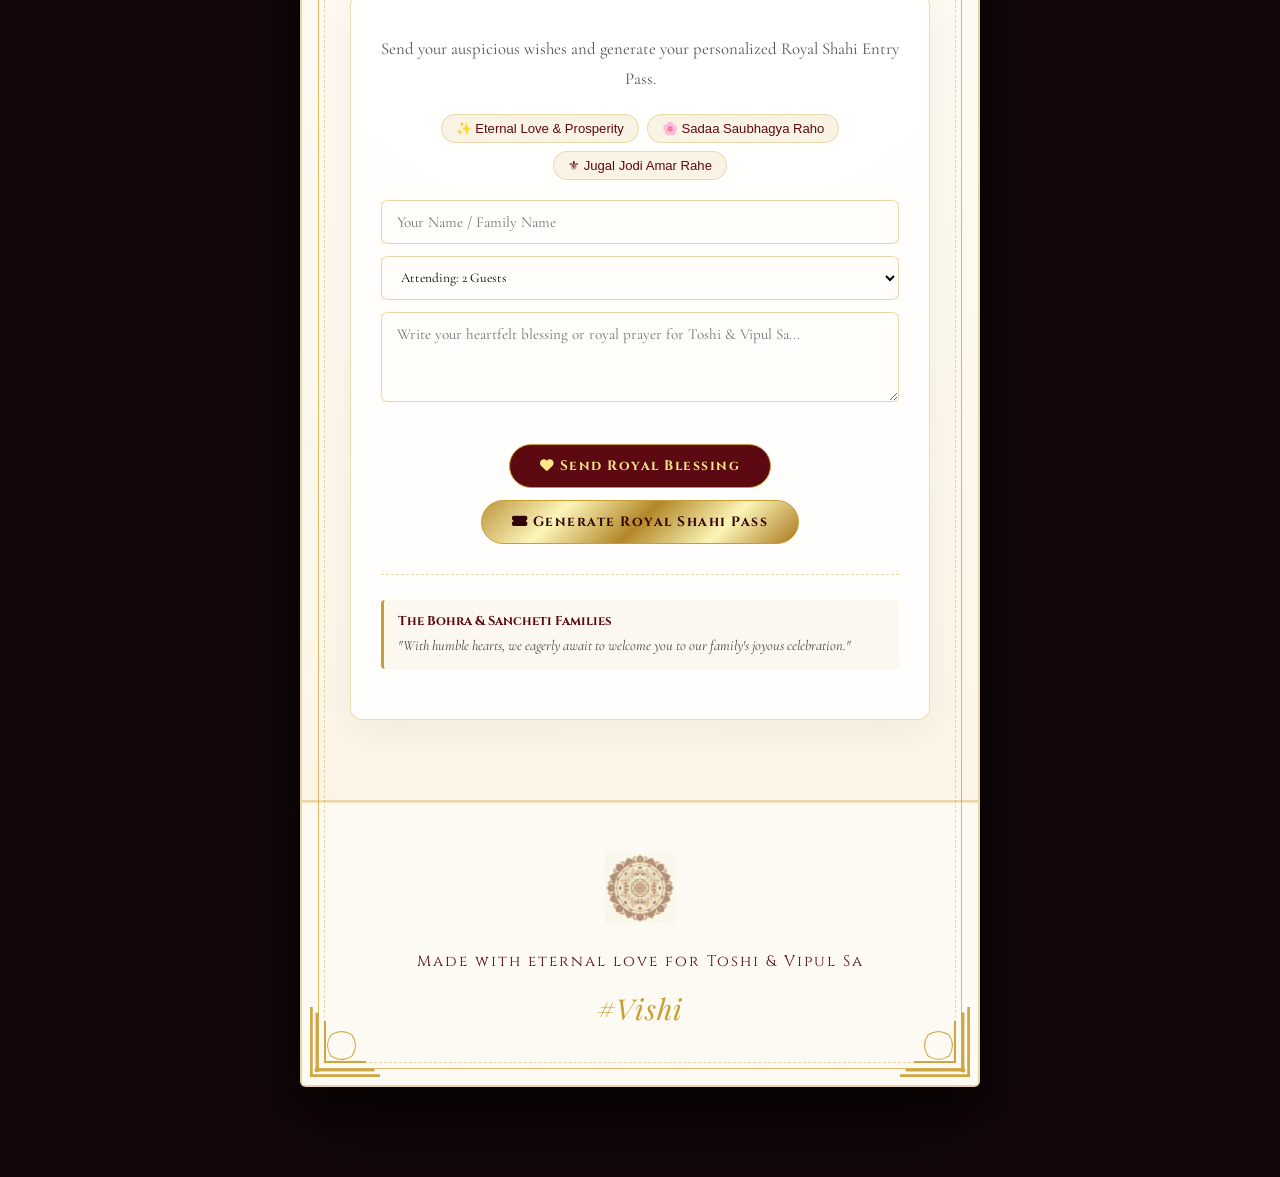
==== commit 97f300a2: "Deploy: top 20%, width 45%, shree ganesh 0.62rem, 25px subtitle padding, and pure shehnai music" ====
--- a/deploy/index.html
+++ b/deploy/index.html
@@ -22,7 +22,7 @@
     <link href="https://unpkg.com/aos@2.3.1/dist/aos.css" rel="stylesheet">
 
     <!-- Custom CSS -->
-    <link rel="stylesheet" href="static/invitation/css/style.css">
+    <link rel="stylesheet" href="static/invitation/css/style.css?v=3.0">
 
     <!-- FontAwesome Icons -->
     <link rel="stylesheet" href="https://cdnjs.cloudflare.com/ajax/libs/font-awesome/6.4.0/css/all.min.css">
@@ -149,9 +149,9 @@
 
                 <p class="cinzel shree-ganesh">|| SHREE GANESHAYA NAMAH ||</p>
                 <h2 class="sub-title">With immense joy and divine blessings, we invite you to witness the union of</h2>
-                <h2 class="main-title">TOSHI</h2>
-                <h2 class="main-title">with</h2>
-                <h2 class="main-title">VIPUL SA</h2>
+                <h2 class="main-title bride-name">TOSHI</h2>
+                <h2 class="main-title couple-connector">with</h2>
+                <h2 class="main-title groom-name">VIPUL SA</h2>
                 <p class="hero-auspicious-tag">Under the celestial constellation of love, grace & eternal devotion</p>
             </div>
         </section>
@@ -815,9 +815,9 @@
         </button>
     </div>
 
-    <!-- Background Audio Sources (with multiple fallbacks) -->
+    <!-- Background Audio: Pure Traditional Shehnai Wedding Music -->
     <audio id="bg-music" loop preload="auto">
-        <source src="https://upload.wikimedia.org/wikipedia/commons/7/74/Sitar_and_Tabla.ogg" type="audio/ogg">
+        <source src="static/invitation/audio/shehnai.mp3" type="audio/mpeg">
     </audio>
 
     <!-- AOS JS -->
@@ -831,7 +831,7 @@
     </script>
 
     <!-- Custom JS -->
-    <script src="static/invitation/js/script.js"></script>
+    <script src="static/invitation/js/script.js?v=3.0"></script>
 </body>
 
 </html>
--- a/deploy/static/invitation/css/style.css
+++ b/deploy/static/invitation/css/style.css
@@ -795,15 +795,17 @@
    ========================================================================== */
 
 .hero {
-    min-height: 680px;
+    min-height: auto;
     aspect-ratio: 1 / 1;
     display: flex;
-    justify-content: center;
+    flex-direction: column;
+    justify-content: flex-start;
     align-items: center;
     text-align: center;
     position: relative;
-    padding: 100px 35px 90px 35px;
+    padding: 20% 0 25% 0;
     overflow: hidden;
+    box-sizing: border-box;
 }
 
 .jain-theme-bg {
@@ -818,11 +820,18 @@
     z-index: 2;
     background: transparent;
     backdrop-filter: none;
-    padding: 15px 20px 0 20px;
+    padding: 0;
     border: none;
     box-shadow: none;
+    width: 45%;
     max-width: 45%;
     margin: 0 auto;
+    display: flex;
+    flex-direction: column;
+    align-items: center;
+    justify-content: center;
+    text-align: center;
+    box-sizing: border-box;
 }
 
 .hero-content::after {
@@ -840,69 +849,73 @@
 }
 
 .ganesha-top {
-    margin-bottom: 8px;
+    margin: 0 0 2px 0;
+    line-height: 1;
 }
 
 .ganesha-img {
-    width: 72px;
+    width: clamp(28px, 5.5vw, 40px);
     height: auto;
-    filter: drop-shadow(0 2px 8px rgba(160, 100, 20, 0.45));
-    animation: floatingGanesha 3.5s ease-in-out infinite;
-}
-
-@keyframes floatingGanesha {
-
-    0%,
-    100% {
-        transform: translateY(0);
-    }
-
-    50% {
-        transform: translateY(-6px);
-        filter: drop-shadow(0 4px 12px rgba(160, 100, 20, 0.65));
-    }
+    border-radius: 4px;
+    box-shadow: 0 2px 6px rgba(92, 9, 17, 0.35);
+    filter: drop-shadow(0 2px 6px rgba(160, 100, 20, 0.45));
 }
 
 .shree-ganesh {
-    color: #8c6314;
-    font-size: 0.52rem;
-    letter-spacing: 3px;
-    margin-bottom: 6px;
+    color: #5c0911;
+    font-size: 0.62rem;
+    letter-spacing: 1px;
+    white-space: nowrap !important;
+    margin: 0 auto 2px auto;
     font-weight: 800;
+    text-shadow: 0 1px 2px rgba(255, 255, 255, 0.95), 0 0 5px rgba(255, 245, 220, 0.9);
+    font-family: 'Cinzel', serif;
+    line-height: 1.15;
+}
+
+.sub-title {
+    font-size: clamp(0.42rem, 1.2vw, 0.55rem);
+    letter-spacing: 0.6px;
+    text-transform: uppercase;
+    margin: 0 auto 2px auto;
+    padding-left: 25px;
+    padding-right: 25px;
+    box-sizing: border-box;
+    color: #3a141a;
+    font-weight: 700;
+    line-height: 1.22;
+    width: 100%;
     text-shadow: 0 1px 2px rgba(255, 255, 255, 0.95);
     font-family: 'Cinzel', serif;
-}
-
-.sub-title {
-    font-size: 0.78rem;
-    letter-spacing: 1.8px;
-    text-transform: capitalize;
-    margin-bottom: 10px;
-    color: #3b2820;
-    font-weight: 600;
-    line-height: 1.5;
-    text-shadow: 0 1px 1px rgba(255, 255, 255, 0.9);
 }
 
 .main-title {
     font-family: 'Cinzel Decorative', 'Cinzel', serif;
-    font-size: clamp(2.4rem, 5.5vw, 2.2rem);
-    line-height: 1.15;
-    margin: 6px 0 10px 0;
-    letter-spacing: 2px;
-    background: #5c0911;
-    background-size: 250% auto;
+    font-size: clamp(0.98rem, 3.2vw, 1.45rem);
+    line-height: 1.02;
+    margin: 0 auto;
+    letter-spacing: 1.2px;
+    white-space: nowrap !important;
+    background: linear-gradient(135deg, #5c0911 0%, #7d121c 50%, #5c0911 100%);
     -webkit-background-clip: text;
     background-clip: text;
     -webkit-text-fill-color: transparent;
-    animation: goldShineSweep 5s linear infinite;
-    filter: drop-shadow(0 2px 4px rgba(92, 9, 17, 0.15));
-}
-
-@keyframes goldShineSweep {
-    to {
-        background-position: 250% center;
-    }
+    filter: drop-shadow(0 1px 3px rgba(255, 255, 255, 0.95)) drop-shadow(0 0 2px #fff);
+}
+
+.main-title.couple-connector,
+h2.main-title:nth-of-type(3) {
+    font-family: 'Cormorant Garamond', 'Playfair Display', serif;
+    font-style: italic;
+    font-size: clamp(0.72rem, 2.0vw, 0.95rem);
+    letter-spacing: 0.8px;
+    line-height: 0.95;
+    margin: 0 auto;
+    text-transform: lowercase;
+    color: #7d121c;
+    background: none;
+    -webkit-text-fill-color: #7d121c;
+    filter: drop-shadow(0 1px 2px rgba(255, 255, 255, 0.95));
 }
 
 .wedding-date-hero {
@@ -918,12 +931,22 @@
 }
 
 .hero-auspicious-tag {
+    display: block;
+    width: 100%;
+    margin: 3px auto 0 auto;
+    padding: 0;
+    background: none !important;
+    border: none !important;
+    box-shadow: none !important;
+    backdrop-filter: none !important;
+    color: #4a0e17;
     font-family: 'Cormorant Garamond', 'Playfair Display', serif;
     font-style: italic;
-    font-size: 0.95rem;
-    color: #fcfaf9;
-    line-height: 1.45;
-    text-shadow: 0 1px 1px rgba(255, 255, 255, 0.9);
+    font-size: clamp(0.54rem, 1.5vw, 0.70rem);
+    font-weight: 600;
+    letter-spacing: 0.2px;
+    line-height: 1.18;
+    text-shadow: 0 1px 2px rgba(255, 255, 255, 0.95), 0 0 4px rgba(255, 245, 220, 0.9);
 }
 
 /* ==========================================================================
@@ -2499,47 +2522,7 @@
         bottom: 14px;
     }
 
-    .hero {
-        padding: 60px 15px 40px 15px;
-        min-height: 520px;
-        padding: 60px 15px 50px 15px;
-    }
-
-    .hero-content {
-        padding: 4px 8px;
-        max-width: 320px;
-        margin: 0 auto;
-    }
-
-    .ganesha-img {
-        width: 52px;
-    }
-
-    .shree-ganesh {
-        font-size: 0.72rem;
-        letter-spacing: 2px;
-        margin-bottom: 4px;
-    }
-
-    .sub-title {
-        font-size: 0.65rem;
-        letter-spacing: 1.2px;
-        margin-bottom: 4px;
-        line-height: 1.4;
-    }
-
-    .main-title {
-        font-size: 1.7rem;
-        letter-spacing: 1.5px;
-        margin: 2px 0 4px 0;
-    }
-
-    .hero-auspicious-tag {
-        font-size: 0.78rem;
-        line-height: 1.35;
-        max-width: 280px;
-        margin: 0 auto;
-    }
+    /* Legacy hero rules unified in Master Responsive section */
 
     .section-title {
         font-size: 2.2rem;
@@ -2595,14 +2578,6 @@
 }
 
 @media (max-width: 480px) {
-    .main-title {
-        font-size: 2.2rem;
-        letter-spacing: 1.5px;
-    }
-
-    .hero-content {
-        padding: 30px 14px;
-    }
 
     .scratch-reveal-header {
         font-size: 1.2rem;
@@ -3235,7 +3210,6 @@
     border-color: #fae78b;
     box-shadow: 0 2px 8px rgba(92, 9, 17, 0.25);
 }
-}
 
 /* ==========================================================================
    VERTICAL WEDDING ITINERARY TIMELINE (WITH VERTICAL MOVING CAR)
@@ -4288,13 +4262,13 @@
     align-items: center;
     overflow: hidden;
     perspective: 1400px;
-    transition: opacity 1.1s cubic-bezier(0.4, 0, 0.2, 1), visibility 1.1s ease, transform 1.1s ease;
+    transition: opacity 0.85s cubic-bezier(0.4, 0, 0.2, 1), transform 0.85s cubic-bezier(0.4, 0, 0.2, 1);
+    will-change: opacity, transform;
 }
 
 #envelope-stage.handmade-3d-stage.opened {
     opacity: 0 !important;
-    visibility: hidden !important;
-    transform: scale(1.08) !important;
+    transform: scale(1.05) !important;
     pointer-events: none !important;
 }
 
@@ -4323,7 +4297,7 @@
     background: #252220;
     border-radius: 14px;
     box-shadow: 0 35px 85px rgba(50, 30, 15, 0.35), 0 10px 25px rgba(0, 0, 0, 0.2);
-    transform-style: preserve-3d;
+    transform-style: flat;
 }
 
 /* Inner Gold/Parchment Lining */
@@ -4355,14 +4329,15 @@
     background: #fffdf9;
     border: 2px solid rgba(201, 158, 50, 0.7);
     border-radius: 10px;
-    z-index: 2;
+    z-index: 3;
     display: flex;
     flex-direction: column;
     align-items: center;
     justify-content: center;
     padding: 20px;
     box-shadow: 0 6px 20px rgba(0, 0, 0, 0.18);
-    transition: transform 1.25s cubic-bezier(0.25, 1, 0.5, 1), box-shadow 1.25s ease;
+    transition: transform 1.0s cubic-bezier(0.25, 1, 0.5, 1), box-shadow 1.0s ease;
+    will-change: transform;
 }
 
 .peeking-card-content {
@@ -4403,9 +4378,9 @@
 
 /* Card Emerging State (Card slides UPWARDS out of the pocket) */
 #envelope-stage.card-emerging .handmade-card-peeking {
-    transform: translateY(-210px) scale(1.05);
-    z-index: 12;
-    box-shadow: 0 30px 70px rgba(0, 0, 0, 0.35);
+    transform: translateY(-190px) scale(1.03);
+    z-index: 3;
+    box-shadow: 0 28px 65px rgba(0, 0, 0, 0.35);
 }
 
 /* Pocket Triangular Folds (Dark Charcoal Cotton Paper) */
@@ -4418,7 +4393,7 @@
 .pocket-left {
     background: #2b2725;
     clip-path: polygon(0 0, 0 100%, 50% 50%);
-    z-index: 3;
+    z-index: 4;
     border-radius: 14px 0 0 14px;
     filter: drop-shadow(4px 0 8px rgba(0, 0, 0, 0.25));
 }
@@ -4426,7 +4401,7 @@
 .pocket-right {
     background: #282422;
     clip-path: polygon(100% 0, 100% 100%, 50% 50%);
-    z-index: 3;
+    z-index: 4;
     border-radius: 0 14px 14px 0;
     filter: drop-shadow(-4px 0 8px rgba(0, 0, 0, 0.25));
 }
@@ -4434,7 +4409,7 @@
 .pocket-bottom {
     background: #221f1d;
     clip-path: polygon(0 100%, 100% 100%, 50% 45%);
-    z-index: 4;
+    z-index: 5;
     border-radius: 0 0 14px 14px;
     filter: drop-shadow(0 -5px 12px rgba(0, 0, 0, 0.35));
 }
@@ -4445,7 +4420,7 @@
     width: 175px;
     height: auto;
     pointer-events: none;
-    z-index: 5;
+    z-index: 6;
 }
 
 .floral-bl {
@@ -4480,13 +4455,31 @@
     height: 100%;
     transform-origin: top center;
     transform-style: preserve-3d;
-    transition: transform 1.25s cubic-bezier(0.4, 0, 0.2, 1);
-    z-index: 7;
+    z-index: 8;
+    will-change: transform, z-index;
 }
 
 #envelope-stage.flapped .handmade-top-flap {
-    transform: rotateX(180deg);
-    z-index: 1;
+    animation: flapOpenKeyframes 0.9s cubic-bezier(0.4, 0, 0.2, 1) forwards;
+}
+
+@keyframes flapOpenKeyframes {
+    0% {
+        transform: rotateX(0deg);
+        z-index: 8;
+    }
+    49.9% {
+        transform: rotateX(90deg);
+        z-index: 8;
+    }
+    50% {
+        transform: rotateX(90deg);
+        z-index: 1;
+    }
+    100% {
+        transform: rotateX(180deg);
+        z-index: 1;
+    }
 }
 
 /* Flap Front Face (Dark Charcoal Cotton Paper with White Calligraphy) */
@@ -4498,22 +4491,22 @@
     display: flex;
     justify-content: center;
     align-items: flex-start;
-    padding-top: 24px;
-    filter: drop-shadow(0 8px 16px rgba(0, 0, 0, 0.5));
+    padding-top: 18px;
     border-radius: 14px 14px 0 0;
     backface-visibility: hidden;
     -webkit-backface-visibility: hidden;
+    transform: translateZ(1px);
 }
 
 .flap-calligraphy {
     font-family: 'Alex Brush', 'Great Vibes', cursive;
-    font-size: 3.3rem;
+    font-size: 2.85rem;
     font-weight: 500;
     color: #ffffff;
     text-shadow: 0 2px 10px rgba(0, 0, 0, 0.9), 0 0 1px #ffffff;
     filter: drop-shadow(0 2px 6px rgba(0, 0, 0, 0.85));
-    transform: rotate(-2deg);
-    letter-spacing: 2px;
+    transform: rotate(-1.5deg);
+    letter-spacing: 1px;
 }
 
 /* Flap Back Face (Gold Brocade Lining when Opened) */
@@ -4523,10 +4516,9 @@
     background: radial-gradient(circle at 50% 80%, #faecd0 0%, #ecd3a2 60%, #dfbf88 100%);
     border-top: 2px solid #c99e32;
     clip-path: polygon(0 0, 100% 0, 50% 60%);
-    transform: rotateX(180deg);
+    transform: rotateY(180deg) translateZ(1px);
     backface-visibility: hidden;
     -webkit-backface-visibility: hidden;
-    filter: drop-shadow(0 -4px 12px rgba(0, 0, 0, 0.3));
 }
 
 /* Authentic Molten Gold Wax Seal with V & T Monogram */
@@ -4641,14 +4633,14 @@
     }
 
     .flap-calligraphy {
-        font-size: 2.45rem;
+        font-size: 2.05rem;
         padding-top: 0;
-        letter-spacing: 1.5px;
-        transform: rotate(-2deg);
+        letter-spacing: 0.5px;
+        transform: rotate(-1.5deg);
     }
 
     .flap-face-front {
-        padding-top: 16px;
+        padding-top: 12px;
     }
 
     .handmade-vt-wax-seal {
@@ -4662,75 +4654,12 @@
     }
 
     #envelope-stage.card-emerging .handmade-card-peeking {
-        transform: translateY(-160px) scale(1.03);
-    }
-}
-
-
-/* ==========================================================================
-   TOP-VIEW ROYAL WEDDING CAR (AUTHENTIC TOP-DOWN AERIAL PERSPECTIVE)
-   ========================================================================== */
-.vertical-wedding-car {
-    position: absolute;
-    left: 50%;
-    top: 35px;
-    width: 58px;
-    height: 98px;
-    transform: translate(-50%, -50%) !important;
-    z-index: 10;
-    transition: top 1.1s cubic-bezier(0.35, 0.05, 0.25, 1);
-    filter: drop-shadow(0 10px 18px rgba(45, 15, 5, 0.45));
-    pointer-events: auto;
-    cursor: pointer;
-}
-
-.car-vertical-img {
-    width: 100%;
-    height: 100%;
-    object-fit: contain;
-    display: block;
-}
-
-.vertical-wedding-car.driving {
-    animation: carVerticalTopDrive 0.2s ease-in-out infinite alternate !important;
-}
-
-.vertical-wedding-car.parked {
-    animation: carVerticalTopArrival 0.5s ease-out !important;
-}
-
-@keyframes carVerticalTopDrive {
-    0% {
-        transform: translate(-50%, -50%) scale(1) rotate(0deg);
-    }
-
-    100% {
-        transform: translate(-50%, -50%) scale(1.025) rotate(0.8deg);
-    }
-}
-
-@keyframes carVerticalTopArrival {
-    0% {
-        transform: translate(-50%, -50%) scale(1.05);
-    }
-
-    50% {
-        transform: translate(-50%, -50%) scale(0.97);
-    }
-
-    100% {
-        transform: translate(-50%, -50%) scale(1);
-    }
-}
-
-@media (max-width: 768px) {
-    .vertical-wedding-car {
-        left: 28px !important;
-        width: 44px;
-        height: 75px;
-        transform: translate(-50%, -50%) !important;
-    }
-}
+        transform: translateY(-160px) scale(1.02);
+    }
+}
+
+
+
 
 
 /* ==========================================================================
@@ -4835,60 +4764,127 @@
         transition: opacity 0.6s ease !important;
     }
 
-    /* 2. Hero Section (Shree Ganesh & Proclamation) */
+                /* 2. Hero Section (Shree Ganesh & Proclamation - Top 20%, 45% Width & Reduced Height) */
     .hero {
-        min-height: 520px !important;
-        aspect-ratio: auto !important;
+        min-height: auto !important;
+        aspect-ratio: 1 / 1 !important;
         width: 100% !important;
-        max-width: 100vw !important;
-        padding: 55px 14px 40px 14px !important;
-        background-size: cover !important;
-        background-position: center top !important;
+        max-width: 100% !important;
+        padding-top: 20% !important;
+        padding-bottom: 25% !important;
+        padding-left: 0 !important;
+        padding-right: 0 !important;
+        background-size: 100% 100% !important;
+        background-position: center !important;
+        background-repeat: no-repeat !important;
         overflow: hidden !important;
         box-sizing: border-box !important;
+        display: flex !important;
+        flex-direction: column !important;
+        justify-content: flex-start !important;
+        align-items: center !important;
     }
 
     .hero-content {
-        max-width: 95% !important;
-        width: 100% !important;
-        padding: 10px 8px 0 8px !important;
+        max-width: 45% !important;
+        width: 45% !important;
+        padding: 0 !important;
+        margin: 0 auto !important;
         box-sizing: border-box !important;
+        display: flex !important;
+        flex-direction: column !important;
+        align-items: center !important;
+        justify-content: center !important;
+        text-align: center !important;
     }
 
     .ganesha-top {
-        margin-bottom: 6px !important;
+        margin: 0 0 2px 0 !important;
+        line-height: 1 !important;
         opacity: 1 !important;
         transform: none !important;
     }
 
     .ganesha-img {
-        width: 65px !important;
+        width: clamp(28px, 6.5vw, 36px) !important;
         height: auto !important;
-        filter: drop-shadow(0 2px 8px rgba(0, 0, 0, 0.4)) !important;
-    }
-
-    .cinzel.shree-ganesh {
-        font-size: 0.82rem !important;
-        letter-spacing: 2px !important;
-        margin-bottom: 8px !important;
+        border-radius: 3px !important;
+        box-shadow: 0 2px 5px rgba(92, 9, 17, 0.35) !important;
+        filter: drop-shadow(0 2px 5px rgba(160, 100, 20, 0.45)) !important;
+    }
+
+    .cinzel.shree-ganesh,
+    .shree-ganesh {
+        font-size: 0.62rem !important;
+        letter-spacing: 1px !important;
+        white-space: nowrap !important;
+        margin: 0 auto 2px auto !important;
+        line-height: 1.15 !important;
+        color: #5c0911 !important;
+        font-weight: 800 !important;
+        text-shadow: 0 1px 2px rgba(255, 255, 255, 0.95), 0 0 4px rgba(255, 245, 220, 0.9) !important;
     }
 
     .sub-title {
-        font-size: clamp(0.92rem, 3.4vw, 1.1rem) !important;
-        line-height: 1.45 !important;
-        margin-bottom: 10px !important;
+        font-size: clamp(0.40rem, 1.3vw, 0.52rem) !important;
+        line-height: 1.22 !important;
+        letter-spacing: 0.5px !important;
+        margin: 0 auto 2px auto !important;
+        padding-left: 25px !important;
+        padding-right: 25px !important;
+        box-sizing: border-box !important;
+        width: 100% !important;
+        color: #3a141a !important;
+        font-weight: 700 !important;
+        text-shadow: 0 1px 2px rgba(255, 255, 255, 0.95) !important;
     }
 
     .main-title {
-        font-size: clamp(2rem, 7.5vw, 2.5rem) !important;
-        letter-spacing: 2px !important;
-        line-height: 1.15 !important;
+        font-size: clamp(0.96rem, 3.4vw, 1.35rem) !important;
+        letter-spacing: 1.2px !important;
+        line-height: 1.02 !important;
+        white-space: nowrap !important;
+        margin: 0 auto !important;
+        color: #5c0911 !important;
+        background: linear-gradient(135deg, #5c0911 0%, #7d121c 50%, #5c0911 100%) !important;
+        -webkit-background-clip: text !important;
+        background-clip: text !important;
+        -webkit-text-fill-color: transparent !important;
+        filter: drop-shadow(0 1px 3px rgba(255, 255, 255, 0.95)) drop-shadow(0 0 2px #fff) !important;
+    }
+
+    .main-title.couple-connector,
+    h2.main-title:nth-of-type(3) {
+        font-family: 'Cormorant Garamond', 'Playfair Display', serif !important;
+        font-style: italic !important;
+        font-size: clamp(0.70rem, 2.2vw, 0.90rem) !important;
+        letter-spacing: 0.8px !important;
+        line-height: 0.95 !important;
+        margin: 0 auto !important;
+        text-transform: lowercase !important;
+        color: #7d121c !important;
+        background: none !important;
+        -webkit-text-fill-color: #7d121c !important;
+        filter: drop-shadow(0 1px 2px rgba(255, 255, 255, 0.95)) !important;
     }
 
     .hero-auspicious-tag {
-        font-size: 0.85rem !important;
-        line-height: 1.4 !important;
-        margin-top: 10px !important;
+        display: block !important;
+        width: 100% !important;
+        margin: 3px auto 0 auto !important;
+        padding: 0 !important;
+        background: none !important;
+        border: none !important;
+        box-shadow: none !important;
+        backdrop-filter: none !important;
+        color: #4a0e17 !important;
+        font-family: 'Cormorant Garamond', 'Playfair Display', serif !important;
+        font-style: italic !important;
+        font-size: clamp(0.52rem, 1.6vw, 0.66rem) !important;
+        font-weight: 600 !important;
+        letter-spacing: 0.2px !important;
+        line-height: 1.18 !important;
+        text-shadow: 0 1px 2px rgba(255, 255, 255, 0.95), 0 0 4px rgba(255, 245, 220, 0.9) !important;
     }
 
     /* 3. Story & Patrika Section */
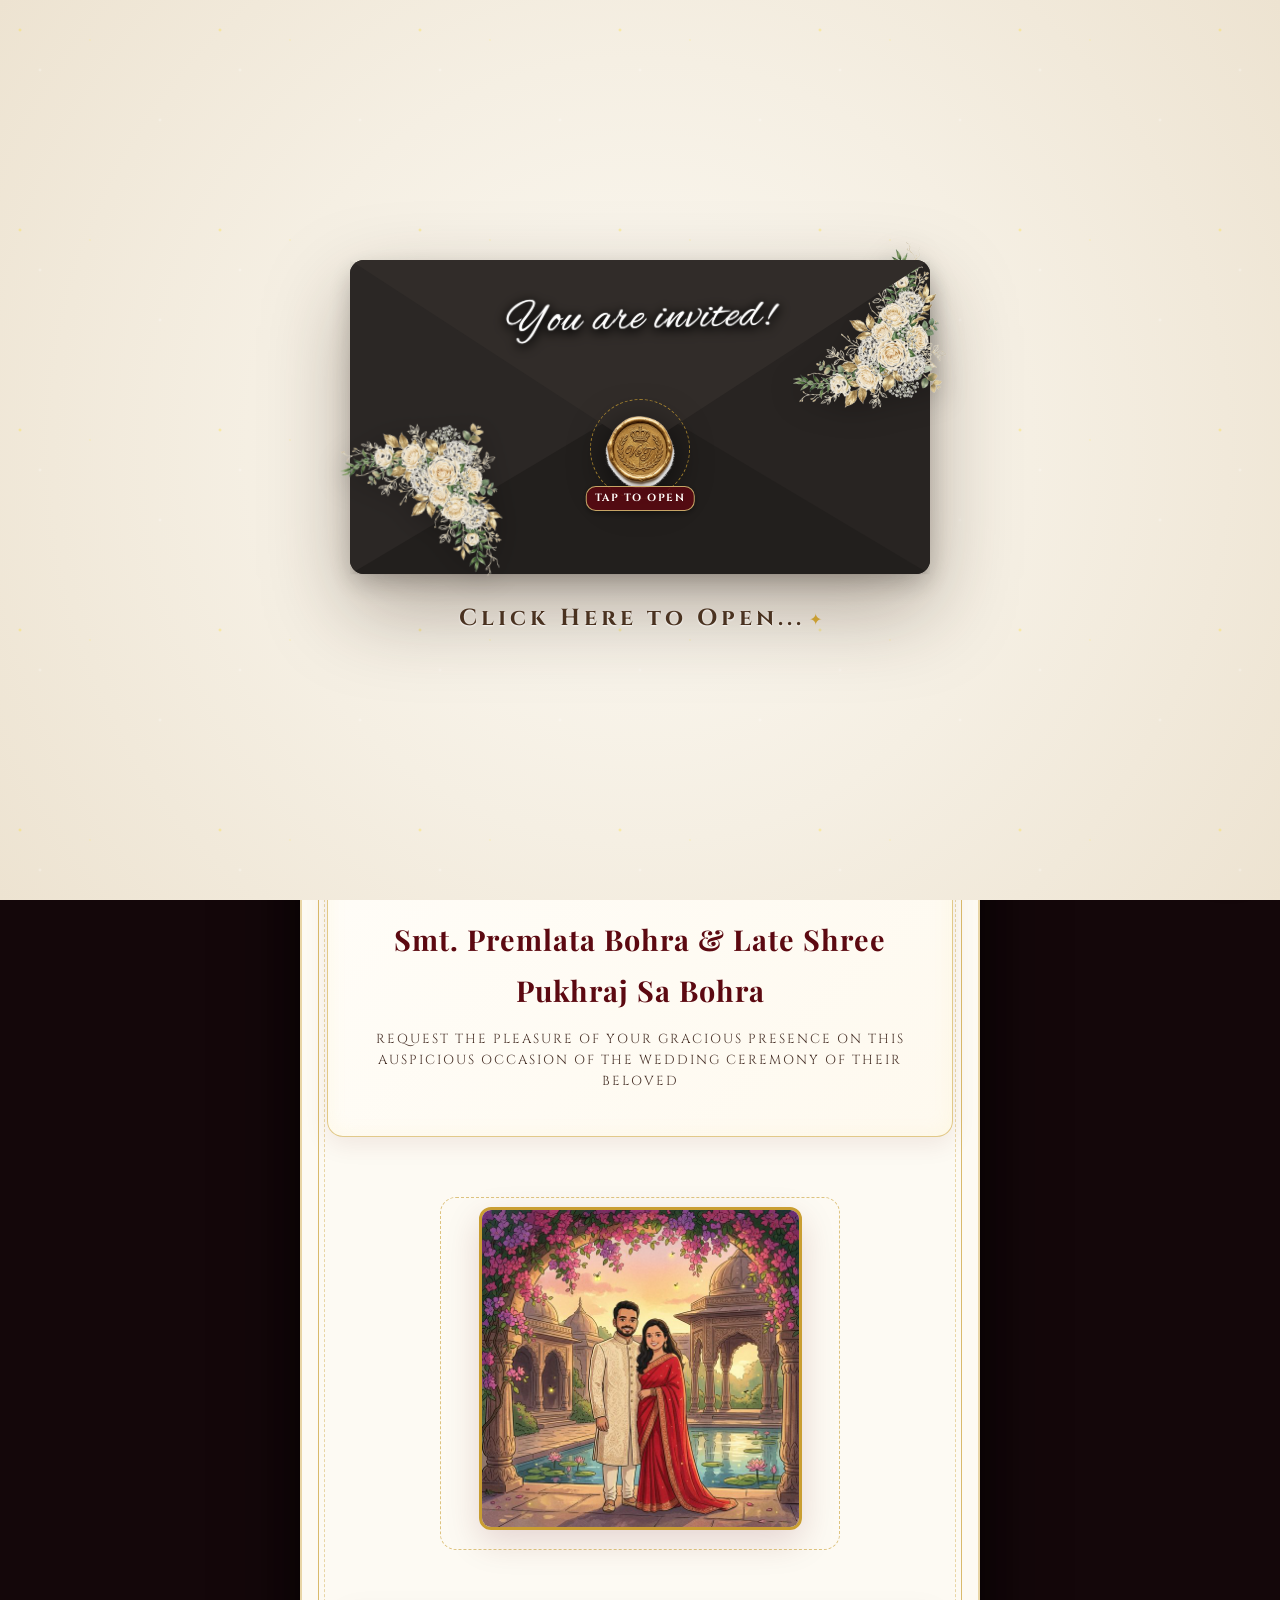
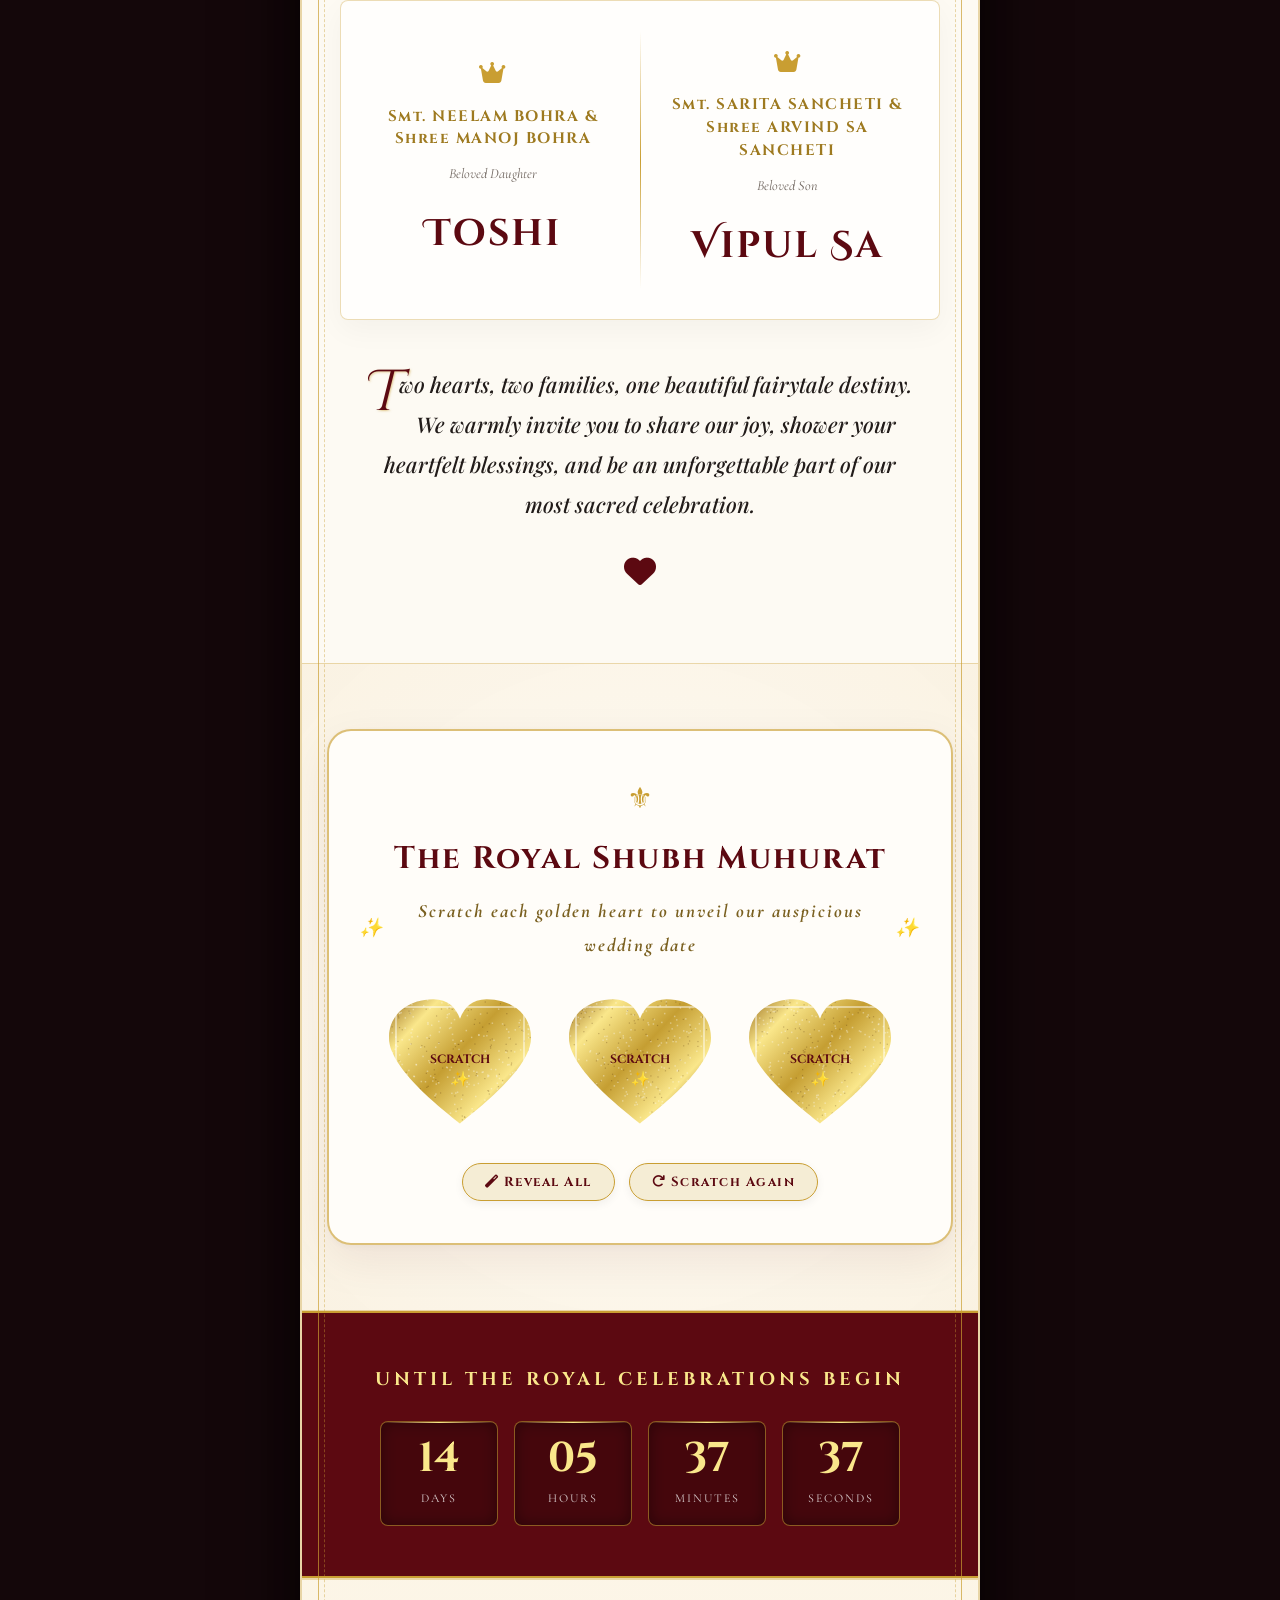
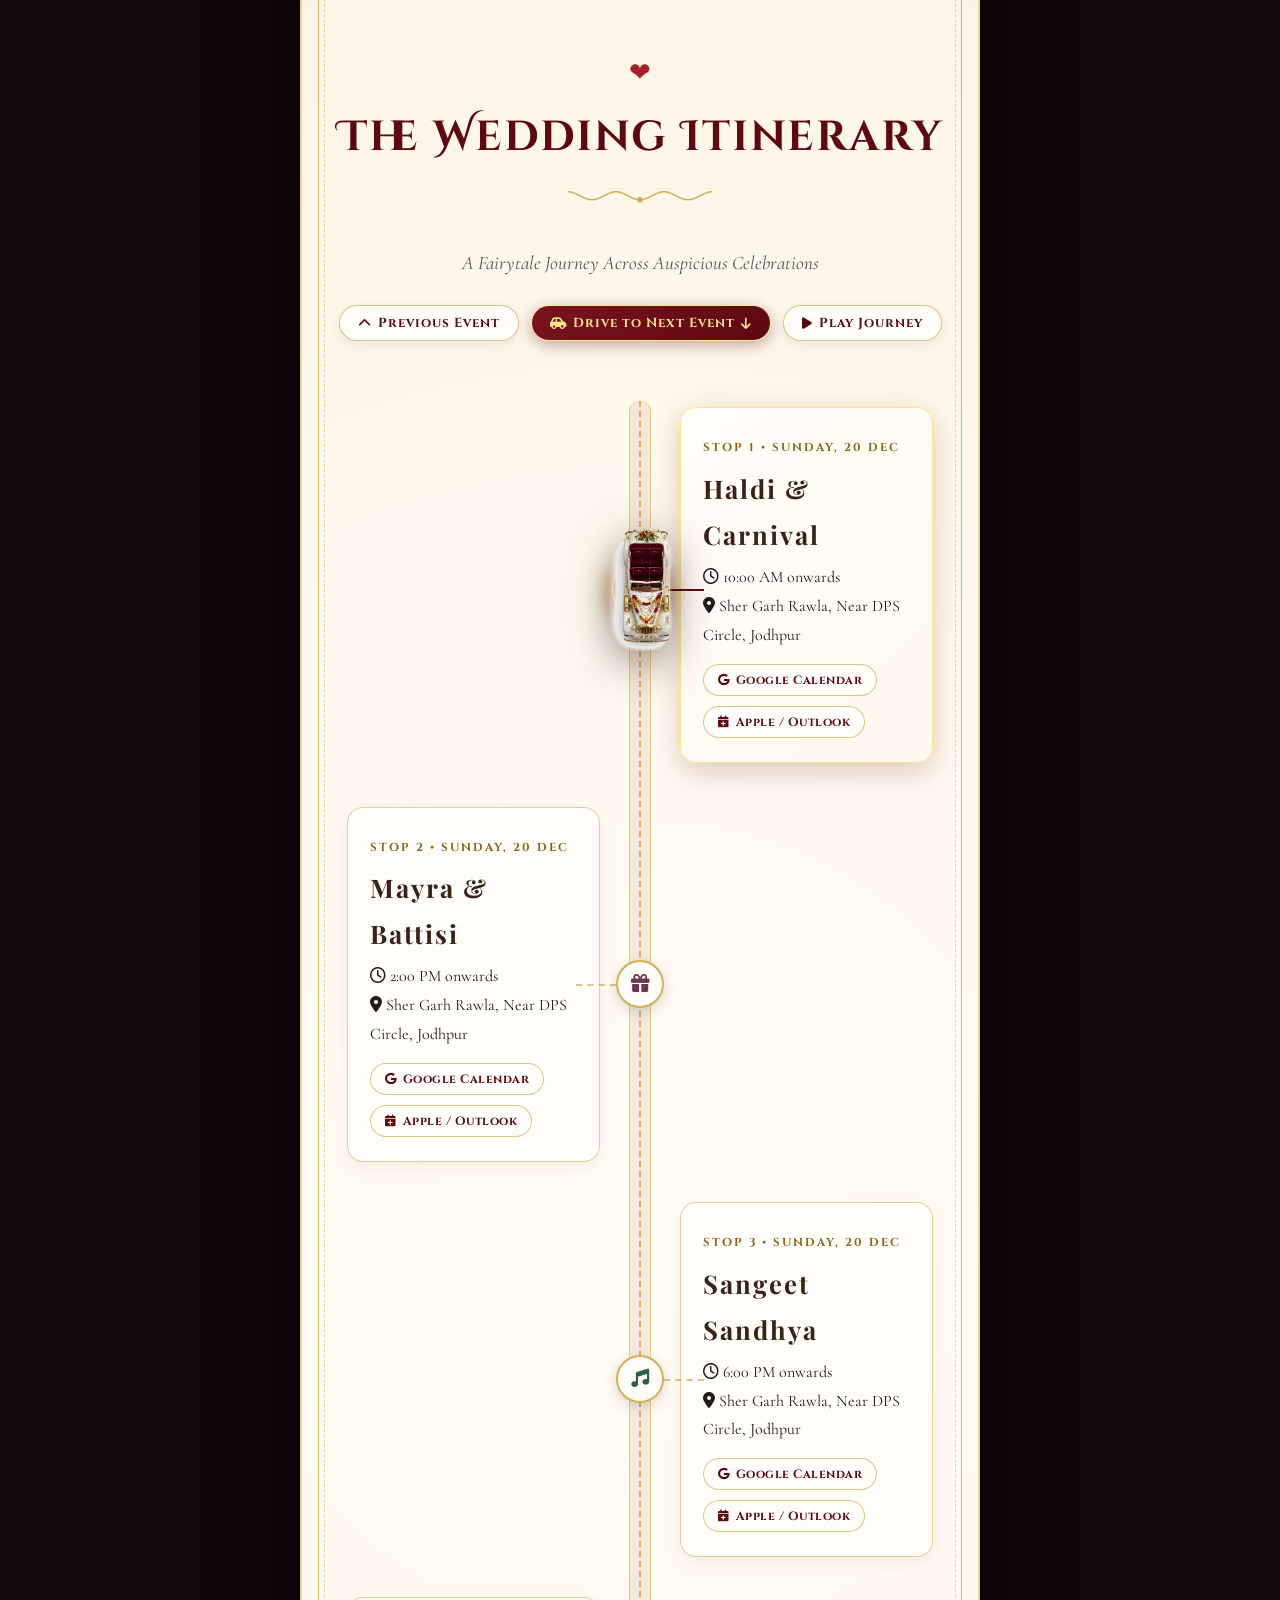
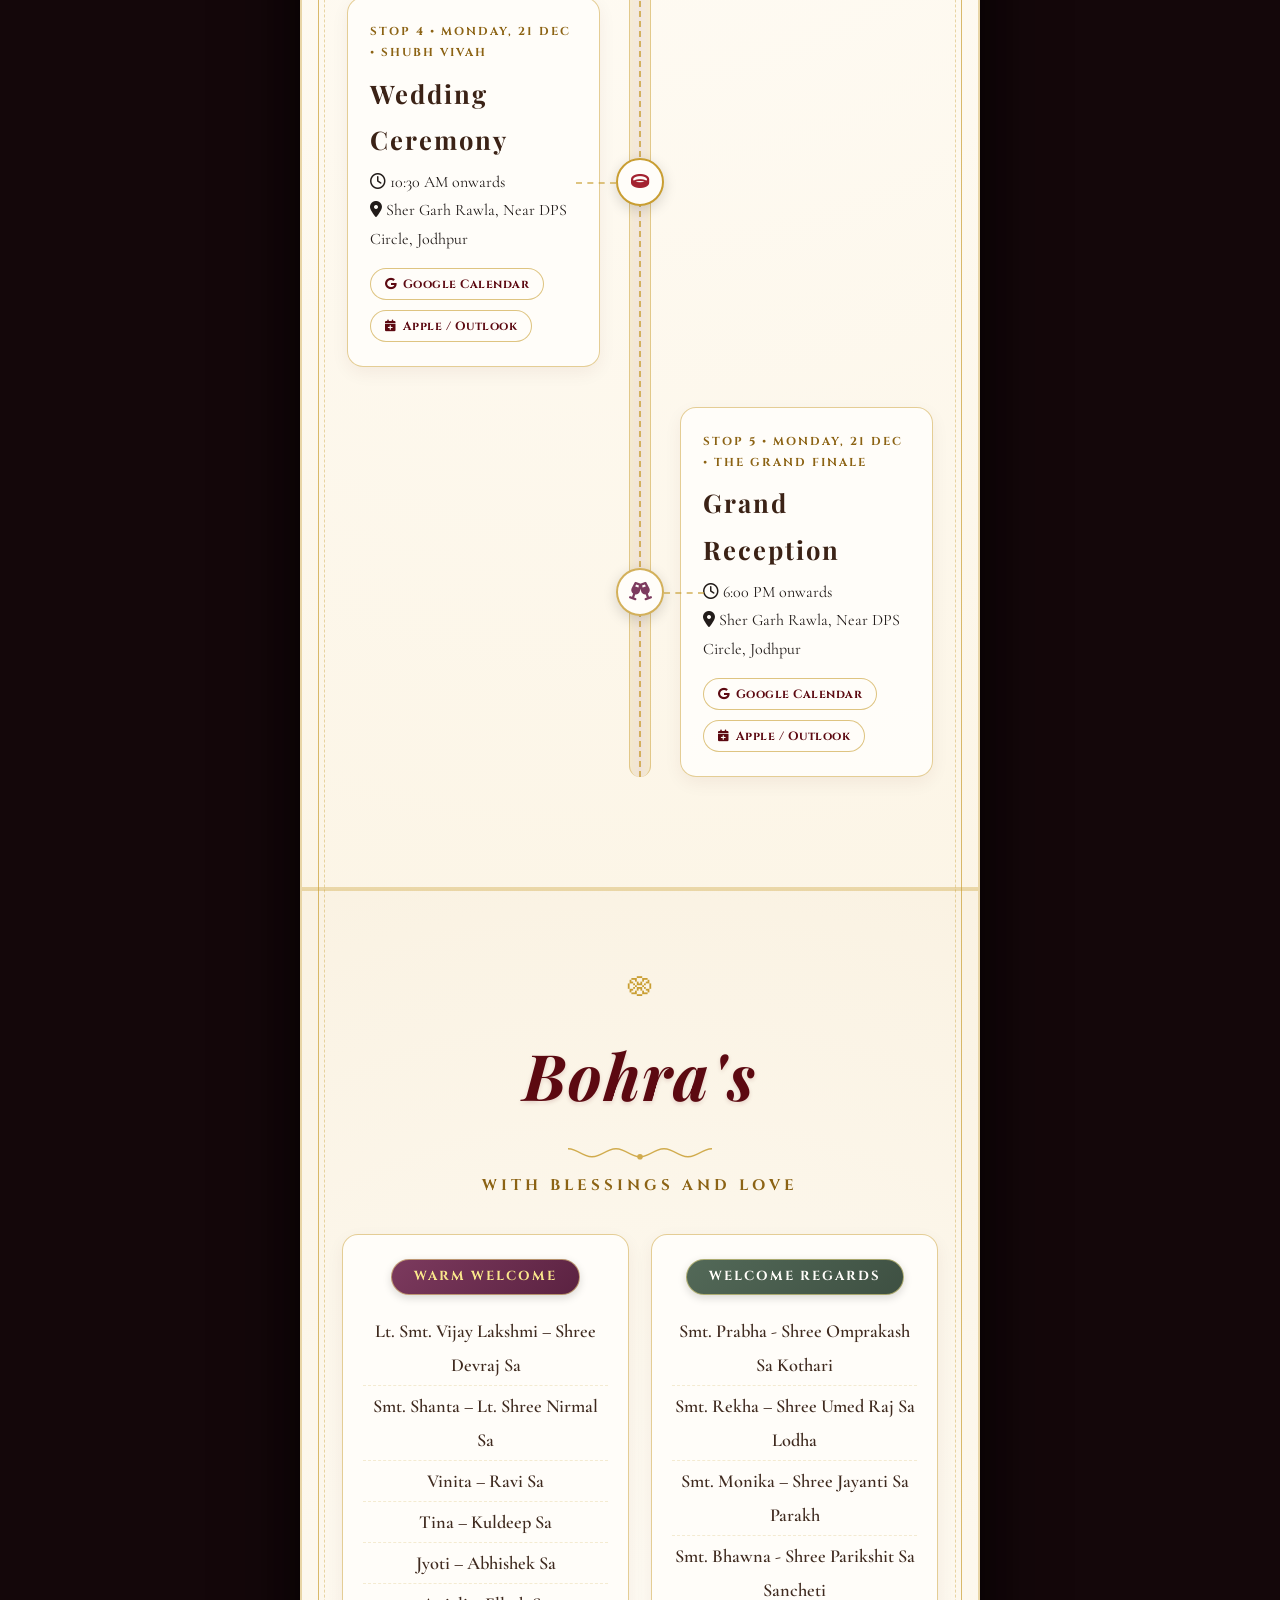
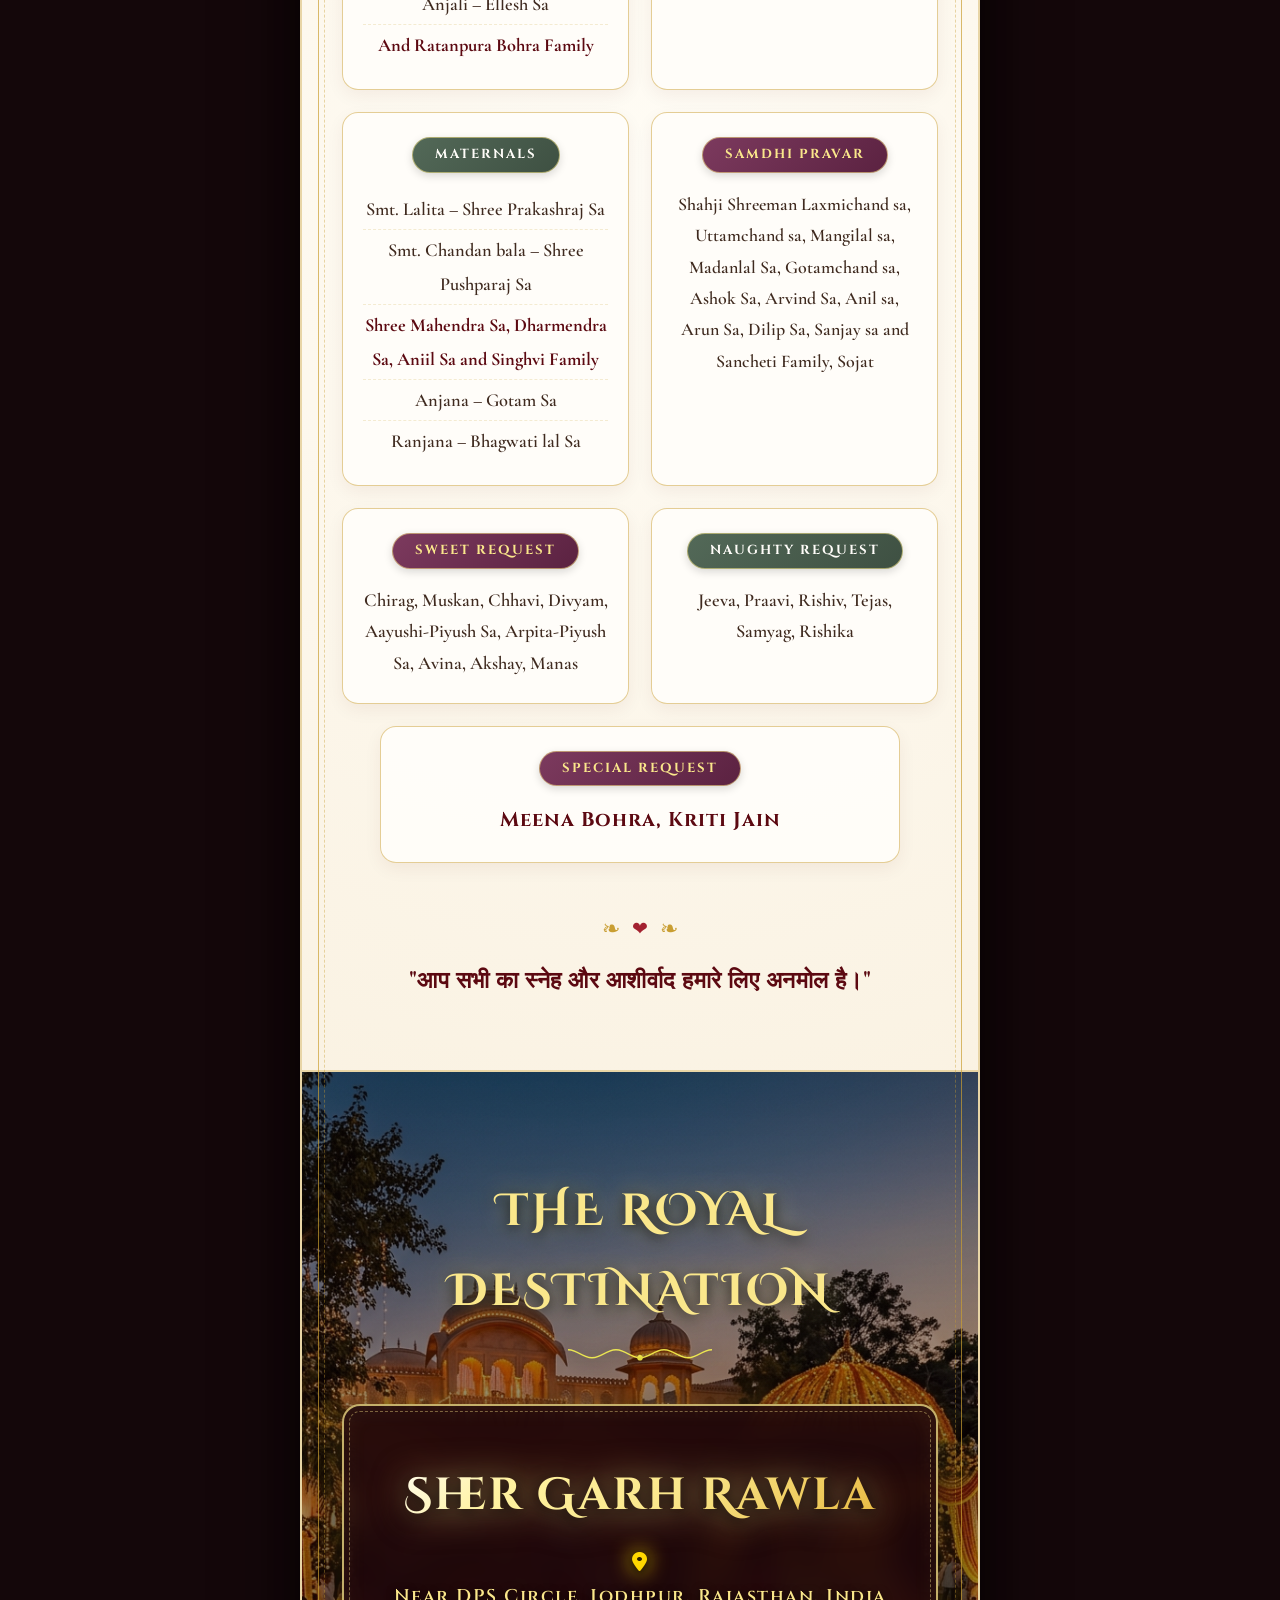
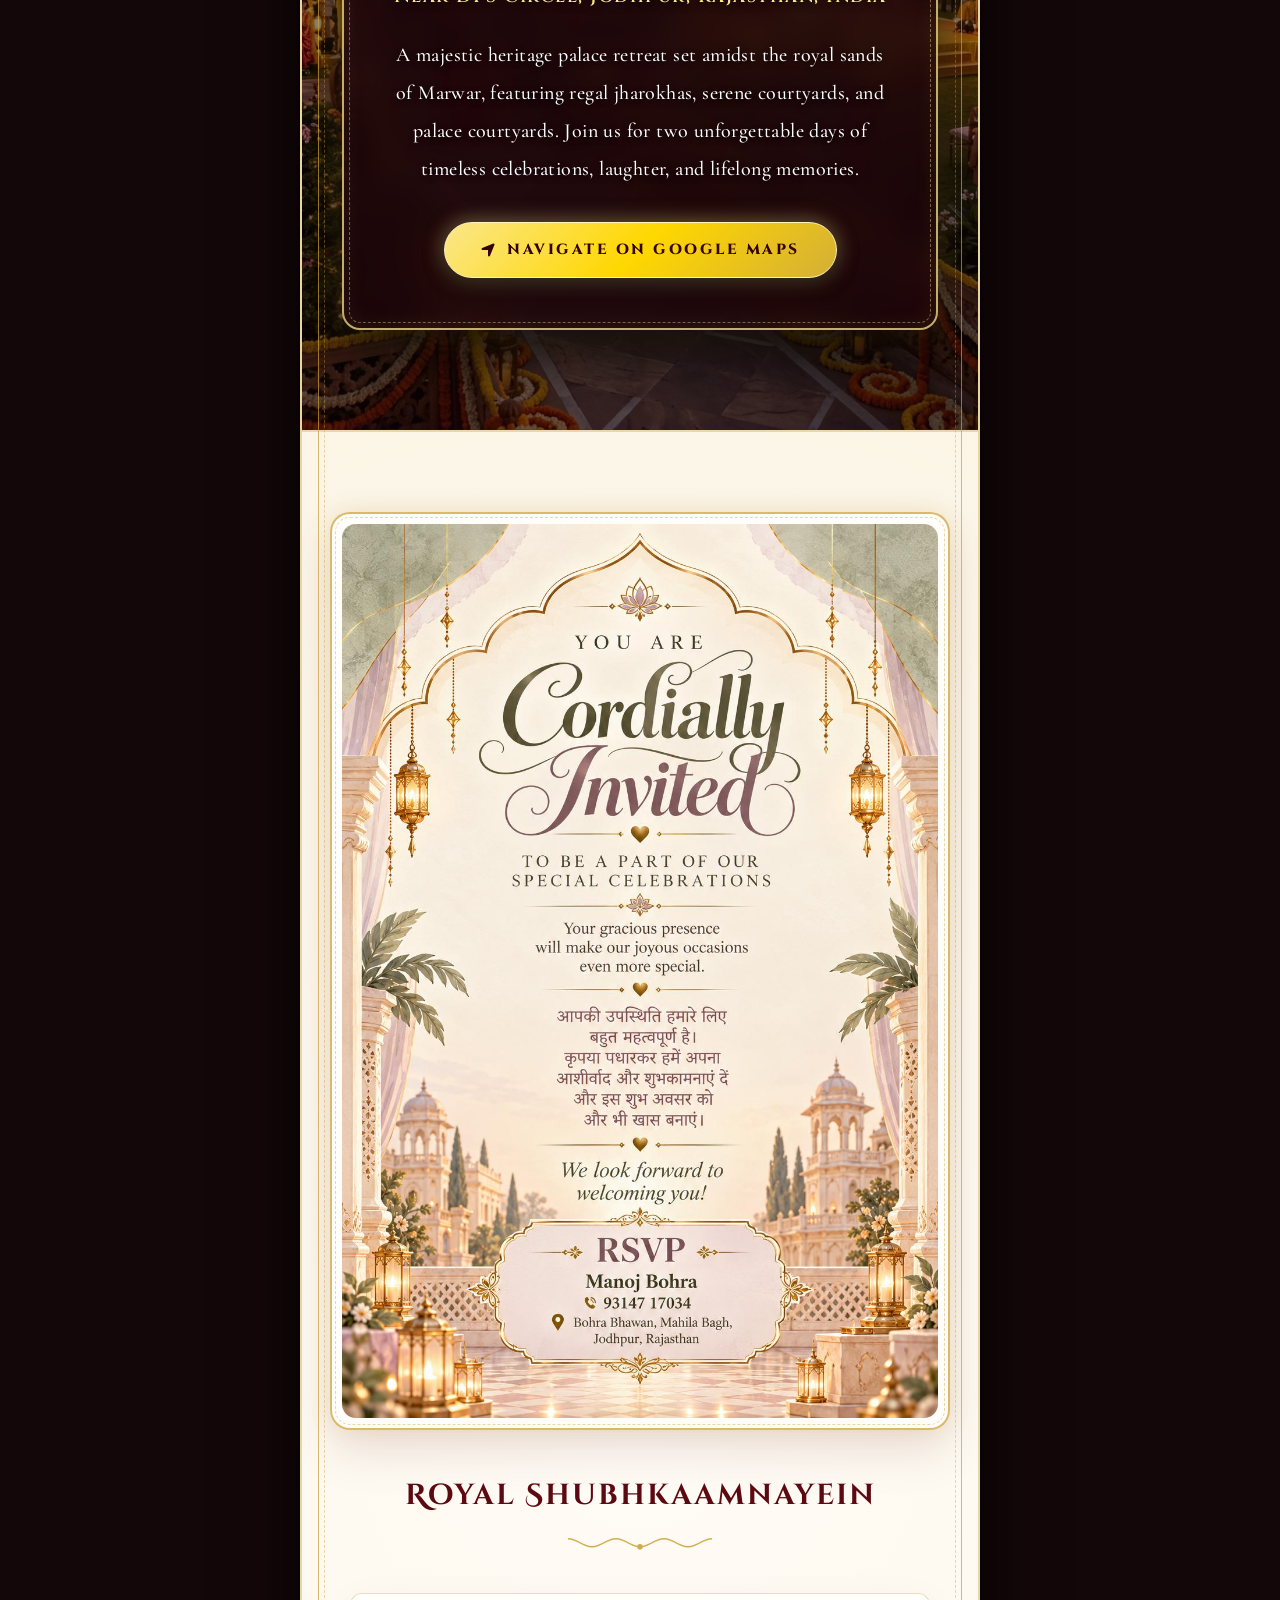
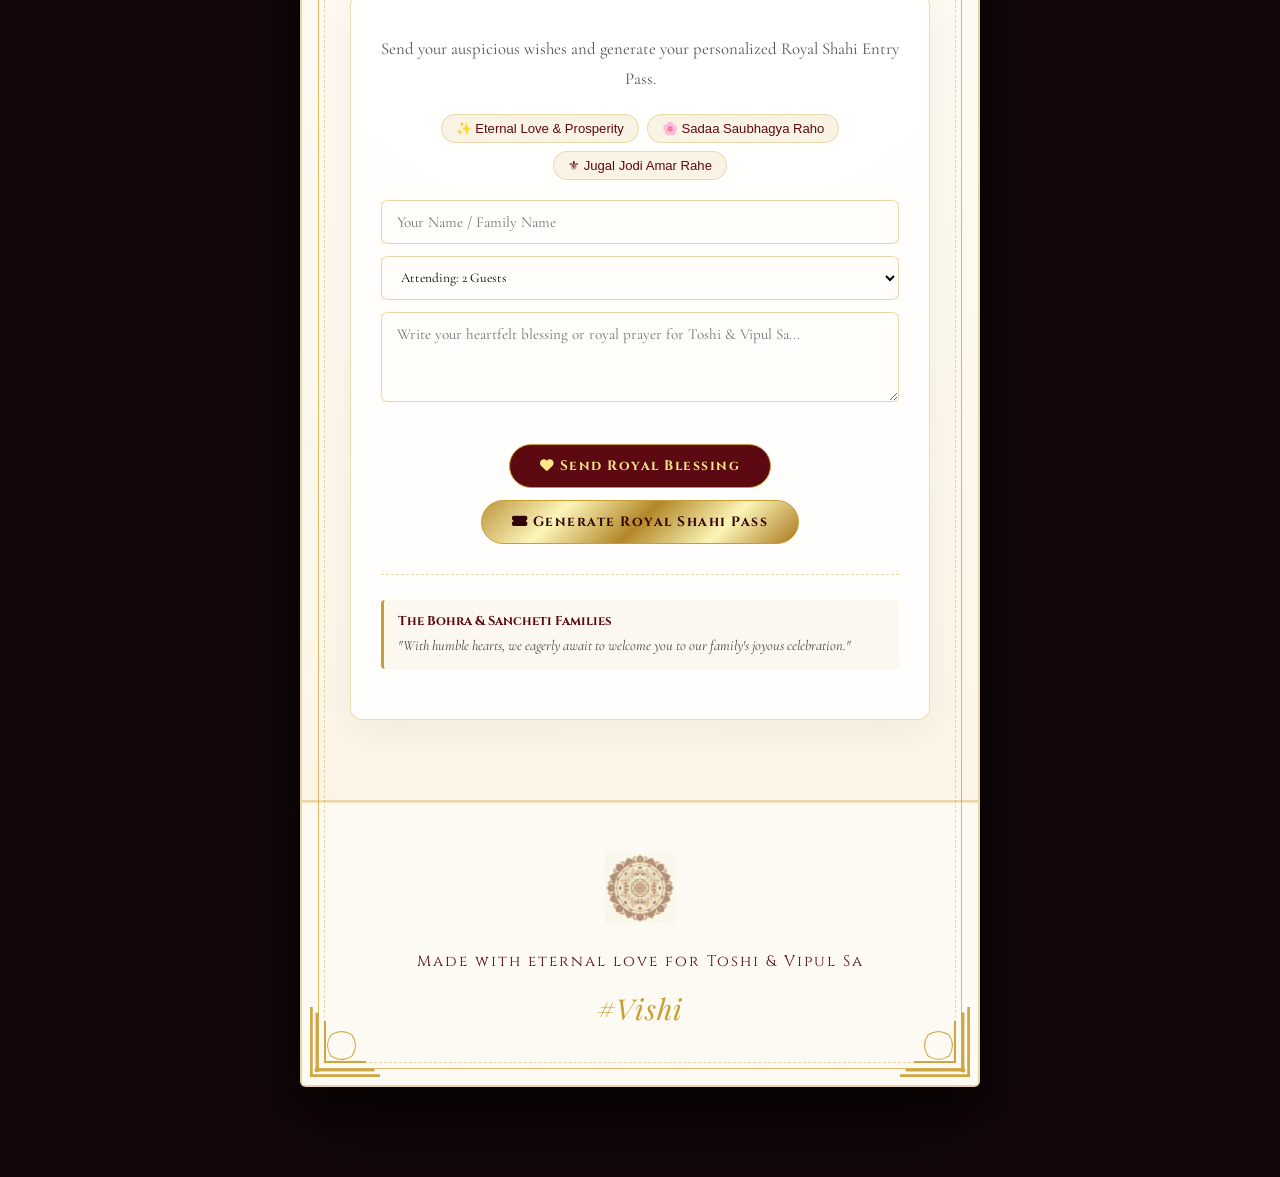
==== commit 94113326: "Rename stylesheet to royal_wedding.css to eliminate browser caching and verify zero CSS clashes" ====
--- a/deploy/index.html
+++ b/deploy/index.html
@@ -22,7 +22,7 @@
     <link href="https://unpkg.com/aos@2.3.1/dist/aos.css" rel="stylesheet">
 
     <!-- Custom CSS -->
-    <link rel="stylesheet" href="static/invitation/css/style.css?v=3.0">
+    <link rel="stylesheet" href="static/invitation/css/royal_wedding.css?v=1.0">
 
     <!-- FontAwesome Icons -->
     <link rel="stylesheet" href="https://cdnjs.cloudflare.com/ajax/libs/font-awesome/6.4.0/css/all.min.css">
--- a/deploy/static/invitation/css/royal_wedding.css
+++ b/deploy/static/invitation/css/royal_wedding.css
@@ -0,0 +1,5307 @@
+/* ==========================================================================
+   THE ROYAL WEDDING OF VIPUL & TOSHI — FAIRYTALE INVITATION SUITE
+   Aesthetic: Imperial Rajasthani Royalty x Dreamy Fairytale Magic
+   ========================================================================== */
+
+:root {
+    --primary-color: #5c0911;
+    /* Deep Imperial Burgundy */
+    --primary-light: #7e121d;
+    /* Crimson Velvet */
+    --primary-dark: #320308;
+    /* Midnight Wine */
+    --primary-deep: #1c0205;
+    /* Royal Obsidian */
+
+    --secondary-color: #c99e32;
+    /* Burnished Rajasthani Gold */
+    --gold-bright: #fae78b;
+    /* Shimmering Gold Leaf */
+    --gold-dark: #8c6e14;
+    /* Antique Bronze Gold */
+    --gold-pale: #fff9db;
+    /* Fairytale Sunlight */
+
+    --gold-gradient: linear-gradient(135deg, #bf953f 0%, #fcf6ba 25%, #b38728 50%, #fbf5b7 75%, #aa771c 100%);
+    --gold-foil: linear-gradient(45deg, #d4af37 0%, #fff2a1 28%, #c59b27 50%, #fdf5b8 72%, #9a7b20 100%);
+    --gold-metallic: linear-gradient(to right, #b38728, #fbf5b7, #daaf38, #fbf5b7, #aa771c);
+    --velvet-gradient: linear-gradient(135deg, #40050b 0%, #630c16 50%, #350307 100%);
+
+    --accent-color: #fdfaf3;
+    /* Handmade Silk Parchment */
+    --parchment-light: #fffdf9;
+    --text-dark: #221c1a;
+    --text-muted: #5e524d;
+    --text-gold: #9e7a20;
+    --text-light: #ffffff;
+
+    --emerald-royal: #184a37;
+    --card-shadow: 0 35px 80px rgba(0, 0, 0, 0.65), 0 10px 30px rgba(0, 0, 0, 0.4);
+    --transition: all 0.5s cubic-bezier(0.25, 1, 0.5, 1);
+}
+
+/* Base Styles */
+* {
+    margin: 0;
+    padding: 0;
+    box-sizing: border-box;
+}
+
+html {
+    scroll-behavior: smooth;
+}
+
+body {
+    font-family: 'Cormorant Garamond', 'Playfair Display', serif;
+    color: var(--text-dark);
+    line-height: 1.8;
+    overflow-x: hidden;
+    background-color: #14070a;
+    background-image:
+        radial-gradient(circle at 50% 30%, rgba(84, 14, 23, 0.7) 0%, rgba(20, 7, 10, 0.98) 80%),
+        url("https://www.transparenttextures.com/patterns/dark-matter.png");
+    background-attachment: fixed;
+    min-height: 100vh;
+}
+
+/* Custom Cursor */
+body,
+a,
+button,
+.wax-seal,
+.scratch-card-container {
+    cursor: url("data:image/svg+xml,%3Csvg xmlns='http://www.w3.org/2000/svg' width='24' height='24' viewBox='0 0 24 24' fill='%23d4af37'%3E%3Cpath d='M12 2L14.5 9.5L22 12L14.5 14.5L12 22L9.5 14.5L2 12L9.5 9.5L12 2Z' /%3E%3C/svg%3E"), auto;
+}
+
+/* Typography Helpers */
+h1,
+h2,
+h3,
+h4 {
+    font-family: 'Cinzel', serif;
+    font-weight: 700;
+    letter-spacing: 2px;
+}
+
+.cinzel {
+    font-family: 'Cinzel', serif;
+}
+
+.cinzel-decorative {
+    font-family: 'Cinzel Decorative', cursive;
+}
+
+.great-vibes {
+    font-family: 'Great Vibes', cursive;
+}
+
+.alex-brush {
+    font-family: 'Alex Brush', cursive;
+}
+
+.playfair {
+    font-family: 'Playfair Display', serif;
+}
+
+/* Container */
+.container {
+    max-width: 900px;
+    margin: 0 auto;
+    padding: 0 25px;
+}
+
+/* Loader */
+.loader-wrapper {
+    display: none !important;
+    pointer-events: none !important;
+
+    position: fixed;
+    top: 0;
+    left: 0;
+    width: 100%;
+    height: 100%;
+    background: #14070a;
+    display: flex;
+    flex-direction: column;
+    justify-content: center;
+    align-items: center;
+    z-index: 99999;
+    transition: opacity 0.8s ease, visibility 0.8s ease;
+}
+
+.loader-crest {
+    width: 90px;
+    height: 90px;
+    position: relative;
+    display: flex;
+    justify-content: center;
+    align-items: center;
+    margin-bottom: 25px;
+}
+
+.loader-spinner {
+    position: absolute;
+    width: 100%;
+    height: 100%;
+    border: 3px solid rgba(201, 158, 50, 0.2);
+    border-top: 3px solid var(--secondary-color);
+    border-right: 3px solid var(--gold-bright);
+    border-radius: 50%;
+    animation: royalSpin 1.4s cubic-bezier(0.68, -0.55, 0.27, 1.55) infinite;
+}
+
+.loader-monogram {
+    font-family: 'Cinzel Decorative', cursive;
+    color: var(--secondary-color);
+    font-size: 1.6rem;
+    font-weight: bold;
+    text-shadow: 0 0 10px rgba(250, 231, 139, 0.6);
+    animation: gentlePulse 2s ease-in-out infinite;
+}
+
+.loader-text {
+    font-family: 'Cinzel', serif;
+    color: var(--secondary-color);
+    letter-spacing: 4px;
+    font-size: 0.85rem;
+    text-transform: uppercase;
+}
+
+@keyframes royalSpin {
+    0% {
+        transform: rotate(0deg);
+    }
+
+    100% {
+        transform: rotate(360deg);
+    }
+}
+
+@keyframes gentlePulse {
+
+    0%,
+    100% {
+        opacity: 0.8;
+        transform: scale(1);
+    }
+
+    50% {
+        opacity: 1;
+        transform: scale(1.08);
+        text-shadow: 0 0 18px rgba(250, 231, 139, 0.9);
+    }
+}
+
+/* ==========================================================================
+   1. THE GRAND ROYAL ENVELOPE (3D SHAHI LIFAFA EXPERIENCE)
+   ========================================================================== */
+
+#envelope-stage {
+    position: fixed;
+    top: 0;
+    left: 0;
+    width: 100%;
+    height: 100vh;
+    z-index: 9998;
+    background: radial-gradient(circle at 50% 40%, #30060c 0%, #170306 60%, #0c0103 100%);
+    display: flex;
+    justify-content: center;
+    align-items: center;
+    overflow: hidden;
+    transition: opacity 1.2s cubic-bezier(0.4, 0, 0.2, 1), visibility 1.2s;
+    perspective: 1400px;
+}
+
+#envelope-stage.opened {
+    opacity: 0;
+    visibility: hidden;
+    pointer-events: none;
+}
+
+/* Ambient Stardust in Envelope Stage */
+.envelope-stardust {
+    position: absolute;
+    width: 100%;
+    height: 100%;
+    pointer-events: none;
+    background-image:
+        radial-gradient(2px 2px at 20px 30px, #ffd700, rgba(0, 0, 0, 0)),
+        radial-gradient(2px 2px at 40px 70px, #ffffff, rgba(0, 0, 0, 0)),
+        radial-gradient(1.5px 1.5px at 90px 40px, #fce881, rgba(0, 0, 0, 0)),
+        radial-gradient(2px 2px at 160px 120px, #ffffff, rgba(0, 0, 0, 0));
+    background-repeat: repeat;
+    background-size: 200px 200px;
+    opacity: 0.4;
+    animation: stardustDrift 60s linear infinite;
+}
+
+@keyframes stardustDrift {
+    from {
+        transform: translateY(0);
+    }
+
+    to {
+        transform: translateY(-200px);
+    }
+}
+
+/* Envelope Container */
+.royal-envelope-wrapper {
+    position: relative;
+    width: 90%;
+    max-width: 580px;
+    height: 380px;
+    perspective: 1400px;
+    transform-style: preserve-3d;
+    transition: transform 0.8s ease;
+}
+
+.royal-envelope {
+    position: relative;
+    width: 100%;
+    height: 100%;
+    background: var(--velvet-gradient);
+    border-radius: 12px;
+    box-shadow:
+        0 40px 90px rgba(0, 0, 0, 0.85),
+        0 10px 30px rgba(0, 0, 0, 0.6),
+        inset 0 0 60px rgba(0, 0, 0, 0.7);
+    border: 2px solid rgba(212, 175, 55, 0.5);
+    transform-style: preserve-3d;
+}
+
+/* Ornate Envelope Border */
+.envelope-border-ornament {
+    position: absolute;
+    top: 10px;
+    left: 10px;
+    right: 10px;
+    bottom: 10px;
+    border: 1px solid rgba(212, 175, 55, 0.4);
+    border-radius: 8px;
+    pointer-events: none;
+    z-index: 2;
+}
+
+.envelope-border-ornament::after {
+    content: '';
+    position: absolute;
+    top: 5px;
+    left: 5px;
+    right: 5px;
+    bottom: 5px;
+    border: 1px dashed rgba(212, 175, 55, 0.25);
+    border-radius: 6px;
+}
+
+/* Royal Envelope Inner Lining (Brocade Gold Pattern) */
+.envelope-inner-lining {
+    position: absolute;
+    top: 0;
+    left: 0;
+    width: 100%;
+    height: 100%;
+    background-color: #3b060d;
+    background-image:
+        radial-gradient(circle at 50% 50%, rgba(201, 158, 50, 0.2) 0%, transparent 80%),
+        url("https://www.transparenttextures.com/patterns/gplay.png");
+    border-radius: 10px;
+    overflow: hidden;
+    z-index: 1;
+}
+
+/* Envelope Flap (Top triangular flap that opens upwards in 3D) */
+.envelope-top-flap {
+    position: absolute;
+    top: 0;
+    left: 0;
+    width: 100%;
+    height: 100%;
+    transform-origin: top center;
+    transform-style: preserve-3d;
+    transition: transform 1.3s cubic-bezier(0.4, 0, 0.2, 1);
+    z-index: 6;
+}
+
+.envelope-top-flap-inner {
+    position: absolute;
+    top: 0;
+    left: 0;
+    width: 0;
+    height: 0;
+    border-left: 290px solid transparent;
+    border-right: 290px solid transparent;
+    border-top: 195px solid #5a0812;
+    filter: drop-shadow(0 6px 15px rgba(0, 0, 0, 0.6));
+}
+
+@media (max-width: 600px) {
+    .royal-envelope-wrapper {
+        height: 320px;
+    }
+
+    .envelope-top-flap-inner {
+        border-left-width: 45vw;
+        border-right-width: 45vw;
+        border-top-width: 160px;
+    }
+}
+
+/* Envelope Flap Opening State */
+#envelope-stage.flapped .envelope-top-flap {
+    transform: rotateX(180deg);
+    z-index: 1;
+}
+
+/* Envelope Pocket (Front folds: Left, Right, Bottom triangular pieces) */
+.envelope-pocket-bottom {
+    position: absolute;
+    bottom: 0;
+    left: 0;
+    width: 0;
+    height: 0;
+    border-left: 290px solid transparent;
+    border-right: 290px solid transparent;
+    border-bottom: 210px solid #4a060e;
+    z-index: 4;
+}
+
+.envelope-pocket-left {
+    position: absolute;
+    top: 0;
+    left: 0;
+    width: 0;
+    height: 0;
+    border-top: 190px solid transparent;
+    border-bottom: 190px solid transparent;
+    border-left: 290px solid #42050c;
+    z-index: 3;
+}
+
+.envelope-pocket-right {
+    position: absolute;
+    top: 0;
+    right: 0;
+    width: 0;
+    height: 0;
+    border-top: 190px solid transparent;
+    border-bottom: 190px solid transparent;
+    border-right: 290px solid #42050c;
+    z-index: 3;
+}
+
+@media (max-width: 600px) {
+    .envelope-pocket-bottom {
+        border-left-width: 45vw;
+        border-right-width: 45vw;
+        border-bottom-width: 170px;
+    }
+
+    .envelope-pocket-left,
+    .envelope-pocket-right {
+        border-top-width: 160px;
+        border-bottom-width: 160px;
+        border-left-width: 45vw;
+        border-right-width: 45vw;
+    }
+}
+
+/* Envelope Front Plate (Calligraphy & Details on front) */
+.envelope-front-details {
+    position: absolute;
+    bottom: 25px;
+    left: 50%;
+    transform: translateX(-50%);
+    width: 82%;
+    text-align: center;
+    z-index: 5;
+    pointer-events: none;
+}
+
+.envelope-shree-ganesh {
+    font-size: 0.8rem;
+    color: var(--secondary-color);
+    letter-spacing: 3px;
+    margin-bottom: 6px;
+    text-transform: uppercase;
+    font-family: 'Cinzel', serif;
+}
+
+.envelope-guest-salutation {
+    font-family: 'Great Vibes', cursive;
+    font-size: 2.2rem;
+    color: var(--gold-bright);
+    text-shadow: 0 2px 8px rgba(0, 0, 0, 0.8);
+    line-height: 1.2;
+}
+
+.envelope-couple-names {
+    font-family: 'Cinzel Decorative', cursive;
+    font-size: 1.25rem;
+    color: #ffffff;
+    letter-spacing: 3px;
+    margin-top: 6px;
+    text-shadow: 0 2px 4px rgba(0, 0, 0, 0.9);
+}
+
+.envelope-location-date {
+    font-size: 0.75rem;
+    letter-spacing: 2px;
+    color: rgba(250, 231, 139, 0.85);
+    text-transform: uppercase;
+    margin-top: 4px;
+}
+
+/* Royal Golden Satin Ribbon */
+.envelope-ribbon {
+    position: absolute;
+    top: 195px;
+    left: 0;
+    width: 100%;
+    height: 38px;
+    transform: translateY(-50%);
+    background: linear-gradient(to bottom, #d4af37, #fae78b 40%, #c59e32 70%, #9a761e);
+    box-shadow: 0 4px 15px rgba(0, 0, 0, 0.6), inset 0 1px 2px rgba(255, 255, 255, 0.7);
+    z-index: 5;
+    pointer-events: none;
+    transition: opacity 0.6s ease, transform 0.6s ease;
+}
+
+.envelope-ribbon::after {
+    content: '';
+    position: absolute;
+    top: 4px;
+    left: 0;
+    width: 100%;
+    height: 2px;
+    background: rgba(255, 255, 255, 0.5);
+}
+
+#envelope-stage.opened-ribbon .envelope-ribbon {
+    opacity: 0;
+    transform: translateY(-50%) scaleX(1.3);
+}
+
+/* Handcrafted 3D Royal Wax Seal (Positioned prominently at flap tip) */
+.wax-seal {
+    position: absolute;
+    top: 195px;
+    left: 50%;
+    transform: translate(-50%, -50%) translateZ(40px);
+    width: 125px;
+    height: 125px;
+    background: radial-gradient(circle at 35% 35%, #fff2a3 0%, #d4af37 35%, #aa7c19 75%, #704f05 100%);
+    border-radius: 50%;
+    z-index: 50;
+    display: flex;
+    flex-direction: column;
+    justify-content: center;
+    align-items: center;
+    cursor: pointer;
+    box-shadow:
+        0 15px 35px rgba(0, 0, 0, 0.85),
+        0 0 35px rgba(212, 175, 55, 0.6),
+        inset 0 2px 4px rgba(255, 255, 255, 0.85),
+        inset 0 -4px 10px rgba(0, 0, 0, 0.6);
+    border: 3px solid rgba(255, 255, 255, 0.5);
+    transition: transform 0.4s cubic-bezier(0.175, 0.885, 0.32, 1.275), box-shadow 0.4s ease;
+    animation: royalSealPulse 3s infinite ease-in-out;
+}
+
+.wax-seal:hover {
+    transform: translate(-50%, -50%) translateZ(45px) scale(1.08);
+    box-shadow:
+        0 20px 45px rgba(0, 0, 0, 0.9),
+        0 0 50px rgba(250, 231, 139, 0.85),
+        inset 0 2px 6px rgba(255, 255, 255, 0.9);
+}
+
+.wax-seal-inner {
+    width: 90px;
+    height: 90px;
+    border-radius: 50%;
+    border: 1.5px dashed rgba(80, 50, 10, 0.5);
+    display: flex;
+    flex-direction: column;
+    justify-content: center;
+    align-items: center;
+    text-align: center;
+    box-shadow: inset 0 2px 8px rgba(0, 0, 0, 0.4);
+}
+
+.wax-seal-monogram {
+    font-family: 'Cinzel Decorative', cursive;
+    font-size: 1.6rem;
+    color: #42080f;
+    font-weight: 800;
+    line-height: 1;
+    text-shadow: 1px 1px 1px rgba(255, 245, 180, 0.8);
+}
+
+.wax-seal-symbol {
+    font-size: 0.9rem;
+    color: #5c0b15;
+    margin: 2px 0;
+}
+
+.wax-seal-tap {
+    font-family: 'Cinzel', serif;
+    font-size: 0.62rem;
+    font-weight: 700;
+    letter-spacing: 1.5px;
+    color: #3b060d;
+    text-transform: uppercase;
+}
+
+@keyframes royalSealPulse {
+
+    0%,
+    100% {
+        box-shadow:
+            0 15px 35px rgba(0, 0, 0, 0.85),
+            0 0 25px rgba(212, 175, 55, 0.5);
+    }
+
+    50% {
+        box-shadow:
+            0 20px 40px rgba(0, 0, 0, 0.9),
+            0 0 45px rgba(250, 231, 139, 0.8);
+    }
+}
+
+/* Wax Seal Breaking State */
+.wax-seal.breaking {
+    animation: sealBreak 0.7s forwards ease-in-out;
+}
+
+@keyframes sealBreak {
+    0% {
+        transform: translate(-50%, -50%) translateZ(40px) scale(1);
+    }
+
+    50% {
+        transform: translate(-50%, -50%) translateZ(40px) scale(1.35) rotate(15deg);
+        filter: brightness(1.6);
+    }
+
+    100% {
+        transform: translate(-50%, -50%) translateZ(40px) scale(2.2);
+        opacity: 0;
+        pointer-events: none;
+    }
+}
+
+/* Tap Prompt Floating Badge */
+.envelope-prompt-badge {
+    position: absolute;
+    bottom: -65px;
+    left: 50%;
+    transform: translateX(-50%);
+    background: rgba(20, 5, 8, 0.85);
+    border: 1px solid var(--secondary-color);
+    padding: 8px 24px;
+    border-radius: 30px;
+    color: var(--gold-bright);
+    font-family: 'Cinzel', serif;
+    font-size: 0.8rem;
+    letter-spacing: 2px;
+    display: flex;
+    align-items: center;
+    gap: 8px;
+    box-shadow: 0 8px 25px rgba(0, 0, 0, 0.6);
+    animation: floatPrompt 2.5s ease-in-out infinite;
+    white-space: nowrap;
+    z-index: 10;
+    cursor: pointer;
+}
+
+@keyframes floatPrompt {
+
+    0%,
+    100% {
+        transform: translate(-50%, 0);
+    }
+
+    50% {
+        transform: translate(-50%, -8px);
+        box-shadow: 0 15px 30px rgba(212, 175, 55, 0.4);
+    }
+}
+
+/* Envelope Card Preview Peeking Out */
+.envelope-card-preview {
+    position: absolute;
+    top: 15px;
+    left: 20px;
+    right: 20px;
+    height: 320px;
+    background: #fffbf2;
+    border-radius: 8px;
+    z-index: 2;
+    box-shadow: 0 5px 20px rgba(0, 0, 0, 0.5);
+    transform: translateY(0);
+    transition: transform 1.2s cubic-bezier(0.2, 0.8, 0.2, 1);
+}
+
+#envelope-stage.card-emerging .envelope-card-preview {
+    transform: translateY(-220px) scale(1.05);
+}
+
+/* ==========================================================================
+   2. PHYSICAL INVITATION CARD (LUXURY WEDDING PATRIKA)
+   ========================================================================== */
+
+.physical-card-wrapper {
+    max-width: 680px;
+    margin: 50px auto 90px auto;
+    background-color: var(--accent-color);
+    background-image:
+        url("https://www.transparenttextures.com/patterns/silk-weave.png"),
+        url("https://www.transparenttextures.com/patterns/handmade-paper.png");
+    box-shadow: var(--card-shadow);
+    position: relative;
+    overflow-x: hidden;
+    min-height: 100vh;
+    border: 2px solid rgba(201, 158, 50, 0.4);
+    border-radius: 6px;
+}
+
+/* Gold Leaf Speckle Dust Overlay */
+.gold-leaf-overlay {
+    position: absolute;
+    top: 0;
+    left: 0;
+    width: 100%;
+    height: 100%;
+    background-image: url("https://www.transparenttextures.com/patterns/gold-dust.png");
+    opacity: 0.18;
+    pointer-events: none;
+    z-index: 1;
+}
+
+/* Dual Layer Gold Filigree Border */
+.physical-card-wrapper::before {
+    content: '';
+    position: absolute;
+    top: 16px;
+    left: 16px;
+    right: 16px;
+    bottom: 16px;
+    border: 1.5px solid var(--secondary-color);
+    pointer-events: none;
+    z-index: 10;
+    opacity: 0.7;
+}
+
+.physical-card-wrapper::after {
+    content: '';
+    position: absolute;
+    top: 22px;
+    left: 22px;
+    right: 22px;
+    bottom: 22px;
+    border: 1px dashed rgba(201, 158, 50, 0.4);
+    pointer-events: none;
+    z-index: 10;
+}
+
+/* Ornate Rajasthani Corner Embellishments */
+.ornate-corner {
+    position: absolute;
+    width: 70px;
+    height: 70px;
+    background-image: url("data:image/svg+xml,%3Csvg xmlns='http://www.w3.org/2000/svg' viewBox='0 0 100 100' fill='%23c99e32'%3E%3Cpath d='M0,0 L100,0 L100,4 L4,4 L4,100 L0,100 Z M8,8 L92,8 L92,12 L12,12 L12,92 L8,92 Z' /%3E%3Cpath d='M20,20 L80,20 L80,23 L23,23 L23,80 L20,80 Z' /%3E%3Ccircle cx='10' cy='10' r='3.5' /%3E%3Cpath d='M30,30 Q45,20 60,30 Q70,45 60,60 Q45,70 30,60 Q20,45 30,30 Z' fill='none' stroke='%23c99e32' stroke-width='1.5' /%3E%3C/svg%3E");
+    background-size: contain;
+    background-repeat: no-repeat;
+    z-index: 11;
+    pointer-events: none;
+    opacity: 0.9;
+}
+
+.corner-tl {
+    top: 8px;
+    left: 8px;
+}
+
+.corner-tr {
+    top: 8px;
+    right: 8px;
+    transform: rotate(90deg);
+}
+
+.corner-bl {
+    bottom: 8px;
+    left: 8px;
+    transform: rotate(-90deg);
+}
+
+.corner-br {
+    bottom: 8px;
+    right: 8px;
+    transform: rotate(180deg);
+}
+
+/* Quick Jump Royal Navigation Bar */
+.royal-quick-nav {
+    display: flex;
+    justify-content: center;
+    align-items: center;
+    gap: 8px;
+    background: rgba(253, 248, 238, 0.95);
+    border-bottom: 1px solid rgba(201, 158, 50, 0.3);
+    padding: 12px 15px;
+    position: sticky;
+    top: 0;
+    z-index: 100;
+    backdrop-filter: blur(10px);
+}
+
+.quick-nav-link {
+    font-family: 'Cinzel', serif;
+    font-size: 0.75rem;
+    color: var(--primary-color);
+    text-decoration: none;
+    padding: 5px 12px;
+    border-radius: 20px;
+    letter-spacing: 1px;
+    font-weight: 600;
+    transition: all 0.3s ease;
+    border: 1px solid transparent;
+}
+
+.quick-nav-link:hover,
+.quick-nav-link.active {
+    background: var(--primary-color);
+    color: var(--gold-bright);
+    border-color: var(--secondary-color);
+}
+
+@media (max-width: 600px) {
+    .royal-quick-nav {
+        overflow-x: auto;
+        justify-content: flex-start;
+        padding: 10px;
+    }
+
+    .quick-nav-link {
+        white-space: nowrap;
+        font-size: 0.7rem;
+        padding: 4px 10px;
+    }
+}
+
+/* ==========================================================================
+   3. HERO SECTION (SHUBH AAGAMAN & PROCLAMATION)
+   ========================================================================== */
+
+.hero {
+    min-height: auto;
+    aspect-ratio: 1 / 1;
+    display: flex;
+    flex-direction: column;
+    justify-content: flex-start;
+    align-items: center;
+    text-align: center;
+    position: relative;
+    padding: 20% 0 25% 0;
+    overflow: hidden;
+    box-sizing: border-box;
+}
+
+.jain-theme-bg {
+    background-size: 100% 100%;
+    background-position: center;
+    background-repeat: no-repeat;
+    background-color: #fdf8ee;
+}
+
+.hero-content {
+    position: relative;
+    z-index: 2;
+    background: transparent;
+    backdrop-filter: none;
+    padding: 0;
+    border: none;
+    box-shadow: none;
+    width: 45%;
+    max-width: 45%;
+    margin: 0 auto;
+    display: flex;
+    flex-direction: column;
+    align-items: center;
+    justify-content: center;
+    text-align: center;
+    box-sizing: border-box;
+}
+
+.hero-content::after {
+    display: none;
+}
+
+/* Sacred Navkar Mantra Banner */
+.navkar-mantra-banner {
+    font-size: 0.85rem;
+    color: var(--primary-color);
+    letter-spacing: 2px;
+    margin-bottom: 16px;
+    font-weight: 600;
+    line-height: 1.6;
+}
+
+.ganesha-top {
+    margin: 0 0 2px 0;
+    line-height: 1;
+}
+
+.ganesha-img {
+    width: clamp(28px, 5.5vw, 40px);
+    height: auto;
+    border-radius: 4px;
+    box-shadow: 0 2px 6px rgba(92, 9, 17, 0.35);
+    filter: drop-shadow(0 2px 6px rgba(160, 100, 20, 0.45));
+}
+
+.shree-ganesh {
+    color: #5c0911;
+    font-size: 0.62rem;
+    letter-spacing: 1px;
+    white-space: nowrap !important;
+    margin: 0 auto 2px auto;
+    font-weight: 800;
+    text-shadow: 0 1px 2px rgba(255, 255, 255, 0.95), 0 0 5px rgba(255, 245, 220, 0.9);
+    font-family: 'Cinzel', serif;
+    line-height: 1.15;
+}
+
+.sub-title {
+    font-size: clamp(0.42rem, 1.2vw, 0.55rem);
+    letter-spacing: 0.6px;
+    text-transform: uppercase;
+    margin: 0 auto 2px auto;
+    padding-left: 25px;
+    padding-right: 25px;
+    box-sizing: border-box;
+    color: #3a141a;
+    font-weight: 700;
+    line-height: 1.22;
+    width: 100%;
+    text-shadow: 0 1px 2px rgba(255, 255, 255, 0.95);
+    font-family: 'Cinzel', serif;
+}
+
+.main-title {
+    font-family: 'Cinzel Decorative', 'Cinzel', serif;
+    font-size: clamp(0.98rem, 3.2vw, 1.45rem);
+    line-height: 1.02;
+    margin: 0 auto;
+    letter-spacing: 1.2px;
+    white-space: nowrap !important;
+    background: linear-gradient(135deg, #5c0911 0%, #7d121c 50%, #5c0911 100%);
+    -webkit-background-clip: text;
+    background-clip: text;
+    -webkit-text-fill-color: transparent;
+    filter: drop-shadow(0 1px 3px rgba(255, 255, 255, 0.95)) drop-shadow(0 0 2px #fff);
+}
+
+.main-title.couple-connector,
+h2.main-title:nth-of-type(3) {
+    font-family: 'Cormorant Garamond', 'Playfair Display', serif;
+    font-style: italic;
+    font-size: clamp(0.72rem, 2.0vw, 0.95rem);
+    letter-spacing: 0.8px;
+    line-height: 0.95;
+    margin: 0 auto;
+    text-transform: lowercase;
+    color: #7d121c;
+    background: none;
+    -webkit-text-fill-color: #7d121c;
+    filter: drop-shadow(0 1px 2px rgba(255, 255, 255, 0.95));
+}
+
+.wedding-date-hero {
+    letter-spacing: 5px;
+    color: var(--primary-color);
+    font-weight: 700;
+    font-size: 1.25rem;
+    margin-bottom: 12px;
+    display: inline-block;
+    padding: 4px 16px;
+    border-top: 1px solid rgba(201, 158, 50, 0.4);
+    border-bottom: 1px solid rgba(201, 158, 50, 0.4);
+}
+
+.hero-auspicious-tag {
+    display: block;
+    width: 100%;
+    margin: 3px auto 0 auto;
+    padding: 0;
+    background: none !important;
+    border: none !important;
+    box-shadow: none !important;
+    backdrop-filter: none !important;
+    color: #4a0e17;
+    font-family: 'Cormorant Garamond', 'Playfair Display', serif;
+    font-style: italic;
+    font-size: clamp(0.54rem, 1.5vw, 0.70rem);
+    font-weight: 600;
+    letter-spacing: 0.2px;
+    line-height: 1.18;
+    text-shadow: 0 1px 2px rgba(255, 255, 255, 0.95), 0 0 4px rgba(255, 245, 220, 0.9);
+}
+
+/* ==========================================================================
+   4. INVITATION MESSAGE & PARENTS PATRIKA (FAMILY BLESSINGS)
+   ========================================================================== */
+
+.section {
+    padding: 70px 0;
+    text-align: center;
+    position: relative;
+}
+
+.section-title {
+    font-size: 2.6rem;
+    color: var(--primary-color);
+    margin-bottom: 35px;
+    position: relative;
+    font-family: 'Cinzel Decorative', 'Cinzel', serif;
+}
+
+.section-title::after {
+    content: '';
+    display: block;
+    width: 180px;
+    height: 24px;
+    background-image: url("data:image/svg+xml,%3Csvg xmlns='http://www.w3.org/2000/svg' viewBox='0 0 200 30' fill='%23c99e32'%3E%3Cpath d='M100,15 C110,15 120,5 130,5 C140,5 150,15 160,15 C170,15 180,5 190,5 L190,7 C180,7 170,17 160,17 C150,17 140,7 130,7 C120,7 110,17 100,17 C90,17 80,7 70,7 C60,7 50,17 40,17 C30,17 20,7 10,7 L10,5 C20,5 30,15 40,15 C50,15 60,5 70,5 C80,5 90,15 100,15 Z' /%3E%3Ccircle cx='100' cy='16' r='3.5' /%3E%3C/svg%3E");
+    background-size: contain;
+    background-repeat: no-repeat;
+    background-position: center;
+    margin: 12px auto 0 auto;
+    opacity: 0.85;
+}
+
+.section-title.white {
+    color: var(--text-light);
+}
+
+.invitation-msg {
+    background: transparent;
+}
+
+.blessings {
+    margin-bottom: 35px;
+}
+
+.small-blessing {
+    font-size: 0.95rem !important;
+    letter-spacing: 2px;
+    color: #4b5320;
+    font-weight: 600;
+    line-height: 1.7;
+}
+
+.divider-icon {
+    color: var(--secondary-color);
+    font-size: 1.4rem;
+    margin: 12px 0;
+}
+
+/* Parents Block (Shahi Nimantran Patrika) */
+.parents-block {
+    display: flex;
+    justify-content: space-between;
+    align-items: stretch;
+    margin: 35px auto 45px auto;
+    max-width: 600px;
+    background: rgba(255, 255, 255, 0.7);
+    border: 1px solid rgba(201, 158, 50, 0.35);
+    border-radius: 8px;
+    padding: 30px 20px;
+    box-shadow: 0 10px 30px rgba(0, 0, 0, 0.04);
+}
+
+.parent-side {
+    flex: 1;
+    display: flex;
+    flex-direction: column;
+    justify-content: center;
+    padding: 10px;
+}
+
+.family-crest-badge {
+    font-size: 1.5rem;
+    color: var(--secondary-color);
+    margin-bottom: 10px;
+}
+
+.role {
+    font-family: 'Cinzel', serif;
+    font-size: 0.95rem;
+    font-weight: 700;
+    letter-spacing: 1.5px;
+    color: var(--text-gold);
+    line-height: 1.5;
+}
+
+.relation {
+    font-style: italic;
+    font-size: 0.88rem;
+    color: #6d635c;
+    margin: 10px 0;
+}
+
+.candidate-name {
+    font-family: 'Cinzel Decorative', cursive;
+    color: var(--primary-color);
+    font-size: 2.3rem;
+    margin-top: 5px;
+}
+
+.vertical-divider {
+    width: 1px;
+    background: linear-gradient(to bottom, transparent, var(--secondary-color), transparent);
+    margin: 0 15px;
+}
+
+/* Couple Illustration Frame */
+.couple-ghibli-container {
+    margin: 35px 0 25px 0;
+    position: relative;
+    display: inline-block;
+}
+
+.couple-ghibli-container::before {
+    content: '';
+    position: absolute;
+    top: -10px;
+    left: -10px;
+    right: -10px;
+    bottom: -10px;
+    border: 1px dashed var(--secondary-color);
+    border-radius: 16px;
+    pointer-events: none;
+    opacity: 0.6;
+}
+
+.couple-img {
+    width: 85%;
+    max-width: 380px;
+    height: auto;
+    border: 3px solid var(--secondary-color);
+    border-radius: 12px;
+    box-shadow: 0 12px 35px rgba(92, 9, 17, 0.15);
+    transition: transform 0.5s ease;
+}
+
+.couple-img:hover {
+    transform: scale(1.02);
+}
+
+.romantic-quote {
+    color: var(--text-dark);
+    font-size: 1.35rem;
+    font-weight: 500;
+    line-height: 1.85;
+    max-width: 88%;
+    margin: 30px auto;
+    font-family: 'Playfair Display', serif;
+    font-style: italic;
+    position: relative;
+    text-align: center;
+}
+
+.drop-cap {
+    font-family: 'Cinzel Decorative', serif;
+    font-size: 3.6rem;
+    float: left;
+    margin-right: -4px;
+    margin-top: 5px;
+    line-height: 0.8;
+    color: var(--primary-color);
+    text-shadow: 1px 1px 2px rgba(201, 158, 50, 0.5);
+}
+
+/* ==========================================================================
+   5. INTERACTIVE ROYAL SCRATCH CARD FEATURE (STAR HIGHLIGHT!)
+   ========================================================================== */
+
+.scratch-card-section {
+    padding: 60px 0;
+    background: linear-gradient(to bottom, transparent, rgba(201, 158, 50, 0.08), transparent);
+}
+
+.scratch-card-wrapper {
+    max-width: 540px;
+    margin: 0 auto;
+    position: relative;
+}
+
+.scratch-card-instructions {
+    font-family: 'Cinzel', serif;
+    font-size: 0.9rem;
+    letter-spacing: 2px;
+    color: var(--primary-color);
+    margin-bottom: 20px;
+    font-weight: 700;
+    display: flex;
+    align-items: center;
+    justify-content: center;
+    gap: 10px;
+}
+
+.scratch-card-instructions span {
+    animation: gentleBounce 2s infinite ease-in-out;
+}
+
+@keyframes gentleBounce {
+
+    0%,
+    100% {
+        transform: translateY(0);
+    }
+
+    50% {
+        transform: translateY(-4px);
+    }
+}
+
+.scratch-card-container {
+    position: relative;
+    width: 100%;
+    min-height: 330px;
+    border-radius: 12px;
+    overflow: hidden;
+    box-shadow:
+        0 15px 40px rgba(92, 9, 17, 0.2),
+        0 0 0 3px rgba(201, 158, 50, 0.6);
+    background: #fffefb;
+    cursor: grab;
+}
+
+.scratch-card-container:active {
+    cursor: grabbing;
+}
+
+/* Hidden Prize / Sacred Revelation Underneath */
+.scratch-hidden-content {
+    position: absolute;
+    top: 0;
+    left: 0;
+    width: 100%;
+    height: 100%;
+    background:
+        radial-gradient(circle at 50% 50%, #fffcf5 0%, #faecd5 100%);
+    display: flex;
+    flex-direction: column;
+    justify-content: center;
+    align-items: center;
+    padding: 30px 25px;
+    text-align: center;
+    user-select: none;
+    z-index: 1;
+}
+
+.scratch-reveal-crest {
+    font-size: 1.8rem;
+    color: var(--secondary-color);
+    margin-bottom: 6px;
+    filter: drop-shadow(0 2px 4px rgba(201, 158, 50, 0.4));
+}
+
+.scratch-reveal-header {
+    font-family: 'Cinzel Decorative', 'Cinzel', serif;
+    color: var(--primary-color);
+    font-size: 1.35rem;
+    letter-spacing: 3px;
+    text-transform: uppercase;
+    margin-bottom: 8px;
+    font-weight: 700;
+}
+
+.scratch-wedding-date {
+    font-family: 'Cinzel', serif;
+    font-size: clamp(2.4rem, 6vw, 3.2rem);
+    font-weight: 800;
+    letter-spacing: 5px;
+    color: #5c0911;
+    background: linear-gradient(135deg, #5c0911 0%, #8a1322 35%, #b88924 55%, #5c0911 100%);
+    -webkit-background-clip: text;
+    background-clip: text;
+    -webkit-text-fill-color: transparent;
+    line-height: 1.1;
+    margin: 4px 0 10px 0;
+    filter: drop-shadow(0 2px 3px rgba(92, 9, 17, 0.15));
+}
+
+.scratch-wedding-day {
+    font-family: 'Cinzel', serif;
+    font-size: 1.15rem;
+    font-weight: 700;
+    color: #2b1f1d;
+    letter-spacing: 2px;
+    margin-bottom: 6px;
+}
+
+.scratch-wedding-muhurat {
+    font-family: 'Cormorant Garamond', serif;
+    font-size: 1.2rem;
+    font-weight: 600;
+    color: #7d5918;
+    letter-spacing: 1.5px;
+    margin-bottom: 6px;
+}
+
+.scratch-wedding-venue {
+    font-family: 'Cinzel', serif;
+    font-size: 0.85rem;
+    letter-spacing: 2px;
+    color: #5c453d;
+    text-transform: uppercase;
+}
+
+/* Canvas Scratch Layer */
+#scratch-canvas {
+    position: absolute;
+    top: 0;
+    left: 0;
+    width: 100%;
+    height: 100%;
+    z-index: 2;
+    touch-action: none;
+    /* Prevents mobile scroll while scratching */
+    transition: opacity 0.8s ease;
+}
+
+#scratch-canvas.fade-out {
+    opacity: 0;
+    pointer-events: none;
+}
+
+/* Scratch Card Action Buttons */
+.scratch-card-actions {
+    margin-top: 20px;
+    display: flex;
+    justify-content: center;
+    gap: 14px;
+}
+
+.btn-scratch-reset {
+    background: rgba(201, 158, 50, 0.18);
+    border: 1.5px solid var(--secondary-color);
+    color: var(--primary-color);
+    padding: 9px 22px;
+    border-radius: 25px;
+    font-family: 'Cinzel', serif;
+    font-size: 0.82rem;
+    letter-spacing: 1.5px;
+    font-weight: 700;
+    cursor: pointer;
+    transition: all 0.3s ease;
+    box-shadow: 0 3px 10px rgba(0, 0, 0, 0.06);
+}
+
+.btn-scratch-reset:hover {
+    background: var(--primary-color);
+    color: var(--gold-bright);
+    box-shadow: 0 6px 18px rgba(92, 9, 17, 0.25);
+}
+
+/* ==========================================================================
+   6. COUNTDOWN SECTION
+   ========================================================================== */
+
+.countdown-section {
+    background: var(--primary-color);
+    color: var(--text-light);
+    padding: 50px 0;
+    position: relative;
+    border-top: 2px solid var(--secondary-color);
+    border-bottom: 2px solid var(--secondary-color);
+}
+
+.countdown-title {
+    font-family: 'Cinzel', serif;
+    font-size: 1.15rem;
+    letter-spacing: 4px;
+    color: var(--gold-bright);
+    margin-bottom: 25px;
+    text-transform: uppercase;
+    text-align: center;
+}
+
+.timer-grid {
+    display: grid;
+    grid-template-columns: repeat(4, 1fr);
+    gap: 16px;
+    max-width: 520px;
+    margin: 0 auto;
+}
+
+.timer-item {
+    background: rgba(0, 0, 0, 0.25);
+    padding: 16px 8px;
+    border-radius: 8px;
+    border: 1px solid rgba(212, 175, 55, 0.5);
+    box-shadow: inset 0 0 15px rgba(0, 0, 0, 0.4);
+    text-align: center;
+    position: relative;
+    overflow: hidden;
+}
+
+.timer-item::before {
+    content: '';
+    position: absolute;
+    top: 0;
+    left: 0;
+    right: 0;
+    height: 1px;
+    background: linear-gradient(to right, transparent, var(--gold-bright), transparent);
+}
+
+.timer-item span {
+    display: block;
+    font-size: 2.6rem;
+    font-weight: 700;
+    color: var(--gold-bright);
+    line-height: 1;
+    font-family: 'Cinzel', serif;
+}
+
+.timer-item label {
+    font-size: 0.75rem;
+    text-transform: uppercase;
+    letter-spacing: 2px;
+    color: rgba(255, 255, 255, 0.8);
+    margin-top: 8px;
+    display: block;
+}
+
+/* ==========================================================================
+   7. EVENTS SECTION (FESTIVITIES TIMELINE)
+   ========================================================================== */
+
+/* ==========================================================================
+   7. EVENTS SECTION (THE ROYAL FESTIVITIES - ANIMATED MOVING CAR JOURNEY)
+   ========================================================================== */
+
+.events {
+    background: transparent;
+    padding: 70px 0 50px 0;
+}
+
+.events-journey-tagline {
+    text-align: center;
+    font-family: 'Cormorant Garamond', serif;
+    font-style: italic;
+    font-size: 1.15rem;
+    color: var(--text-muted);
+    letter-spacing: 1px;
+    margin-top: -15px;
+    margin-bottom: 30px;
+}
+
+.wedding-journey-wrapper {
+    max-width: 600px;
+    margin: 0 auto 30px auto;
+}
+
+/* Scenic Highway Stage */
+.wedding-journey-stage {
+    position: relative;
+    background: linear-gradient(180deg, #1b070d 0%, #3d1019 45%, #6a1d2d 70%, #d8be96 72%, #eedfc3 100%);
+    border-radius: 14px;
+    padding: 22px 14px 44px 14px;
+    overflow: hidden;
+    box-shadow:
+        0 20px 45px rgba(27, 7, 13, 0.4),
+        inset 0 0 25px rgba(0, 0, 0, 0.6),
+        0 0 0 2px rgba(201, 158, 50, 0.5);
+    border: 1px solid rgba(250, 231, 139, 0.4);
+}
+
+/* Jodhpur Heritage Palace Skyline Silhouette */
+.journey-skyline {
+    position: absolute;
+    bottom: 38px;
+    left: 0;
+    width: 100%;
+    height: 48px;
+    pointer-events: none;
+    opacity: 0.55;
+    background-image:
+        radial-gradient(circle at 10% 100%, #52121e 22px, transparent 23px),
+        radial-gradient(circle at 28% 100%, #3e0c15 32px, transparent 33px),
+        radial-gradient(circle at 48% 100%, #591623 26px, transparent 27px),
+        radial-gradient(circle at 68% 100%, #440e18 36px, transparent 37px),
+        radial-gradient(circle at 88% 100%, #541420 24px, transparent 25px);
+}
+
+/* Overhead Festive Marigold Bunting */
+.journey-bunting {
+    position: absolute;
+    top: 6px;
+    left: 0;
+    width: 100%;
+    display: flex;
+    justify-content: space-around;
+    pointer-events: none;
+    z-index: 2;
+}
+
+.bunting-flag {
+    color: #ffd166;
+    font-size: 0.85rem;
+    filter: drop-shadow(0 2px 4px rgba(0, 0, 0, 0.4));
+    animation: buntingFlutter 2.5s ease-in-out infinite alternate;
+}
+
+.bunting-flag:nth-child(even) {
+    color: #ff758f;
+    animation-delay: 0.4s;
+}
+
+@keyframes buntingFlutter {
+    from {
+        transform: translateY(0);
+    }
+
+    to {
+        transform: translateY(3px) rotate(8deg);
+    }
+}
+
+/* Milestone Checkpoint Buttons across the Highway */
+.milestones-track {
+    position: relative;
+    z-index: 4;
+    display: flex;
+    justify-content: space-between;
+    align-items: center;
+    gap: 8px;
+    margin-bottom: 24px;
+}
+
+.milestone-checkpoint {
+    background: rgba(255, 252, 245, 0.94);
+    backdrop-filter: blur(8px);
+    border: 1.5px solid rgba(201, 158, 50, 0.6);
+    border-radius: 24px;
+    padding: 6px 12px;
+    cursor: pointer;
+    text-align: center;
+    transition: all 0.35s cubic-bezier(0.25, 1, 0.5, 1);
+    box-shadow: 0 4px 12px rgba(0, 0, 0, 0.25);
+    flex: 1;
+    max-width: 180px;
+}
+
+.milestone-checkpoint:hover {
+    transform: translateY(-3px);
+    border-color: var(--gold-bright);
+    box-shadow: 0 8px 18px rgba(0, 0, 0, 0.35);
+}
+
+.milestone-checkpoint.active {
+    background: linear-gradient(135deg, #7a131e 0%, #5c0911 100%);
+    color: var(--gold-bright);
+    border-color: var(--gold-bright);
+    transform: scale(1.05);
+    box-shadow: 0 8px 22px rgba(92, 9, 17, 0.55), 0 0 12px rgba(250, 231, 139, 0.4);
+}
+
+.milestone-pin-icon {
+    display: block;
+    font-size: 0.95rem;
+    margin-bottom: 2px;
+    color: var(--secondary-color);
+}
+
+.milestone-checkpoint.active .milestone-pin-icon {
+    color: var(--gold-bright);
+    animation: pinBounce 0.8s ease-in-out infinite alternate;
+}
+
+@keyframes pinBounce {
+    from {
+        transform: translateY(0);
+    }
+
+    to {
+        transform: translateY(-3px);
+    }
+}
+
+.milestone-date-text {
+    font-family: 'Cinzel', serif;
+    font-size: 0.76rem;
+    font-weight: 700;
+    letter-spacing: 1px;
+    display: block;
+    color: #4a1506;
+}
+
+.milestone-checkpoint.active .milestone-date-text {
+    color: #ffffff;
+}
+
+.milestone-title-text {
+    font-family: 'Cormorant Garamond', serif;
+    font-size: 0.82rem;
+    font-weight: 600;
+    color: #63473b;
+    display: block;
+}
+
+.milestone-checkpoint.active .milestone-title-text {
+    color: var(--gold-bright);
+    font-weight: 700;
+}
+
+/* Paved Royal Highway */
+.journey-road {
+    position: absolute;
+    bottom: 0;
+    left: 0;
+    width: 100%;
+    height: 38px;
+    background: linear-gradient(to bottom, #38302c 0%, #201b19 100%);
+    border-top: 3px solid #c99e32;
+    box-shadow: inset 0 2px 6px rgba(0, 0, 0, 0.5);
+}
+
+.road-dashed-centerline {
+    position: absolute;
+    top: 50%;
+    left: 0;
+    width: 100%;
+    height: 2px;
+    background: repeating-linear-gradient(90deg, #f5d77f 0, #f5d77f 14px, transparent 14px, transparent 28px);
+    transform: translateY(-50%);
+}
+
+/* Car Track Lane & Animated Vintage Car */
+.car-track-lane {
+    position: absolute;
+    bottom: 4px;
+    left: 0;
+    width: 100%;
+    height: 58px;
+    z-index: 5;
+    pointer-events: none;
+}
+
+.moving-wedding-car {
+    position: absolute;
+    width: 115px;
+    height: 56px;
+    bottom: 0;
+    left: 6%;
+    /* Dynamically animated to 6%, 42%, 78% */
+    transition: left 1.1s cubic-bezier(0.35, 0.05, 0.25, 1);
+    filter: drop-shadow(0 6px 10px rgba(0, 0, 0, 0.45));
+    transform-origin: center bottom;
+}
+
+.car-asset-img {
+    width: 100%;
+    height: 100%;
+    display: block;
+}
+
+/* Suspension & Driving Vibrations */
+.moving-wedding-car.driving {
+    animation: carDriveBounce 0.28s ease-in-out infinite alternate;
+}
+
+.moving-wedding-car.parked {
+    animation: carArrivalStop 0.5s ease-out;
+}
+
+@keyframes carDriveBounce {
+    0% {
+        transform: translateY(0) rotate(0deg);
+    }
+
+    100% {
+        transform: translateY(-3.5px) rotate(-0.6deg);
+    }
+}
+
+@keyframes carArrivalStop {
+    0% {
+        transform: translateY(-4px) rotate(1deg);
+    }
+
+    40% {
+        transform: translateY(2px) rotate(-1deg);
+    }
+
+    75% {
+        transform: translateY(-1px) rotate(0.5deg);
+    }
+
+    100% {
+        transform: translateY(0) rotate(0deg);
+    }
+}
+
+/* Controls Underneath Highway */
+.journey-controls {
+    display: flex;
+    justify-content: center;
+    align-items: center;
+    gap: 12px;
+    margin-top: 14px;
+}
+
+.btn-journey-ctrl {
+    background: rgba(255, 252, 245, 0.9);
+    border: 1.5px solid var(--secondary-color);
+    color: var(--primary-color);
+    padding: 8px 16px;
+    border-radius: 20px;
+    font-family: 'Cinzel', serif;
+    font-size: 0.82rem;
+    font-weight: 700;
+    letter-spacing: 1px;
+    cursor: pointer;
+    box-shadow: 0 4px 12px rgba(0, 0, 0, 0.08);
+    transition: all 0.25s ease;
+}
+
+.btn-journey-ctrl:hover {
+    background: var(--primary-color);
+    color: var(--gold-bright);
+    transform: translateY(-2px);
+    box-shadow: 0 6px 16px rgba(92, 9, 17, 0.25);
+}
+
+.btn-drive-next {
+    background: linear-gradient(135deg, #fae78b 0%, #c99e32 100%);
+    color: #40050b;
+    border-color: #fae78b;
+    padding: 9px 20px;
+    font-size: 0.88rem;
+}
+
+.btn-drive-next:hover {
+    background: linear-gradient(135deg, #fff3a3 0%, #dab242 100%);
+    color: #2b0206;
+}
+
+.btn-tour-toggle.playing {
+    background: #5c0911;
+    color: #fae78b;
+    border-color: #fae78b;
+}
+
+/* Event Cards Display Carousel */
+.events-carousel-display {
+    max-width: 580px;
+    margin: 0 auto;
+}
+
+.event-stop-badge {
+    display: inline-block;
+    background: rgba(201, 158, 50, 0.15);
+    border: 1px solid var(--secondary-color);
+    color: var(--primary-color);
+    font-family: 'Cinzel', serif;
+    font-size: 0.72rem;
+    font-weight: 700;
+    letter-spacing: 1.5px;
+    text-transform: uppercase;
+    padding: 4px 14px;
+    border-radius: 20px;
+    margin-bottom: 12px;
+}
+
+.event-stop-badge.featured {
+    background: var(--gold-gradient);
+    color: var(--primary-dark);
+}
+
+.event-card {
+    background: rgba(255, 255, 255, 0.85);
+    backdrop-filter: blur(10px);
+    padding: 38px 30px 30px 30px;
+    border-radius: 8px;
+    box-shadow: 0 10px 35px rgba(0, 0, 0, 0.05);
+    transition: var(--transition);
+    border: 1px solid rgba(201, 158, 50, 0.3);
+    position: relative;
+    overflow: hidden;
+    text-align: center;
+}
+
+.event-card:hover {
+    transform: translateY(-8px);
+    border-color: var(--secondary-color);
+    box-shadow: 0 20px 50px rgba(92, 9, 17, 0.12);
+}
+
+.event-card.featured {
+    border: 2px solid var(--secondary-color);
+    background: rgba(255, 252, 245, 0.96);
+    box-shadow: 0 15px 45px rgba(92, 9, 17, 0.12);
+}
+
+.event-featured-badge {
+    position: absolute;
+    top: 0;
+    right: 0;
+    background: var(--gold-gradient);
+    color: var(--primary-dark);
+    font-family: 'Cinzel', serif;
+    font-size: 0.68rem;
+    font-weight: 700;
+    letter-spacing: 1px;
+    padding: 4px 14px;
+    border-bottom-left-radius: 8px;
+}
+
+.event-icon {
+    font-size: 2.2rem;
+    color: var(--primary-color);
+    margin-bottom: 15px;
+}
+
+.event-card h3 {
+    font-size: 1.8rem;
+    color: var(--primary-color);
+    margin-bottom: 12px;
+}
+
+.event-date {
+    font-family: 'Cinzel', serif;
+    font-size: 1.15rem;
+    color: var(--secondary-color);
+    font-weight: 700;
+    letter-spacing: 1px;
+    margin-bottom: 6px;
+}
+
+.event-time {
+    font-size: 1rem;
+    color: #444;
+    margin-bottom: 6px;
+}
+
+.event-loc {
+    font-size: 0.95rem;
+    color: #666;
+    margin-bottom: 18px;
+}
+
+.event-dress-tag {
+    display: inline-block;
+    background: rgba(201, 158, 50, 0.12);
+    border: 1px solid rgba(201, 158, 50, 0.35);
+    padding: 4px 14px;
+    border-radius: 20px;
+    font-size: 0.8rem;
+    color: var(--primary-color);
+    margin-bottom: 20px;
+    font-family: 'Playfair Display', serif;
+    font-style: italic;
+}
+
+.event-actions {
+    display: flex;
+    justify-content: center;
+    gap: 10px;
+    flex-wrap: wrap;
+}
+
+.btn-cal {
+    background: transparent;
+    border: 1px solid var(--secondary-color);
+    color: var(--primary-color);
+    padding: 7px 16px;
+    border-radius: 20px;
+    font-family: 'Cinzel', serif;
+    font-size: 0.75rem;
+    letter-spacing: 1px;
+    cursor: pointer;
+    transition: all 0.3s ease;
+    display: inline-flex;
+    align-items: center;
+    gap: 6px;
+}
+
+.btn-cal:hover {
+    background: var(--primary-color);
+    color: var(--gold-bright);
+}
+
+/* ==========================================================================
+   8. DESTINATION VENUE (SHERGHAR RAWLA, JODHPUR)
+   ========================================================================== */
+
+.venue {
+    position: relative;
+    color: var(--text-light);
+    padding: 100px 0;
+    background-size: cover;
+    background-position: center;
+    background-repeat: no-repeat;
+    background-attachment: scroll;
+    overflow: hidden;
+}
+
+.venue-overlay {
+    position: absolute;
+    top: 0;
+    left: 0;
+    width: 100%;
+    height: 100%;
+    background: linear-gradient(to bottom, rgba(16, 3, 5, 0.45) 0%, rgba(20, 5, 8, 0.35) 50%, rgba(16, 3, 5, 0.6) 100%);
+    z-index: 1;
+    pointer-events: none;
+}
+
+.venue .container {
+    position: relative;
+    z-index: 3;
+}
+
+.venue .section-title,
+.venue .section-title.white {
+    color: #fae78b !important;
+    font-family: 'Cinzel Decorative', 'Cinzel', serif;
+    font-size: 2.8rem;
+    font-weight: 700;
+    letter-spacing: 3px;
+    text-transform: uppercase;
+    text-shadow: 0 3px 15px rgba(0, 0, 0, 0.95), 0 0 25px rgba(250, 231, 139, 0.6);
+    margin-bottom: 35px;
+}
+
+.venue .section-title::after {
+    filter: brightness(1.6) drop-shadow(0 2px 8px rgba(0, 0, 0, 0.9));
+}
+
+.venue-content {
+    position: relative;
+    z-index: 4;
+    max-width: 660px;
+    margin: 0 auto;
+    padding: 0 15px;
+}
+
+.venue-info {
+    background: rgba(28, 5, 10, 0.88);
+    backdrop-filter: blur(14px);
+    -webkit-backdrop-filter: blur(14px);
+    padding: 50px 42px;
+    border-radius: 18px;
+    border: 2px solid rgba(250, 231, 139, 0.75);
+    outline: 1px dashed rgba(250, 231, 139, 0.4);
+    outline-offset: -8px;
+    box-shadow: 0 25px 65px rgba(0, 0, 0, 0.85), 0 0 35px rgba(201, 158, 50, 0.3), inset 0 0 25px rgba(250, 231, 139, 0.08);
+    text-align: center;
+    position: relative;
+    transition: all 0.35s ease;
+}
+
+.venue-info:hover {
+    box-shadow: 0 30px 75px rgba(0, 0, 0, 0.9), 0 0 45px rgba(250, 231, 139, 0.45), inset 0 0 30px rgba(250, 231, 139, 0.12);
+    border-color: #fae78b;
+}
+
+.venue-info h3 {
+    font-family: 'Cinzel Decorative', 'Cinzel', serif;
+    font-size: 2.8rem;
+    margin-bottom: 16px;
+    background: linear-gradient(135deg, #ffffff 0%, #fff2a1 25%, #fae78b 55%, #e5b338 100%);
+    -webkit-background-clip: text;
+    background-clip: text;
+    -webkit-text-fill-color: transparent;
+    color: #fae78b;
+    filter: drop-shadow(0 3px 8px rgba(0, 0, 0, 0.95)) drop-shadow(0 0 16px rgba(250, 231, 139, 0.5));
+    font-weight: 700;
+    letter-spacing: 2px;
+}
+
+.venue-location {
+    font-family: 'Cinzel', serif;
+    font-size: 1.15rem;
+    font-weight: 600;
+    margin-bottom: 22px;
+    color: #fae78b !important;
+    letter-spacing: 1.5px;
+    text-shadow: 0 2px 8px rgba(0, 0, 0, 0.9);
+    display: flex;
+    align-items: center;
+    justify-content: center;
+    gap: 8px;
+    flex-wrap: wrap;
+}
+
+.venue-location i {
+    color: #ffd700 !important;
+    font-size: 1.25rem;
+    filter: drop-shadow(0 0 10px rgba(255, 215, 0, 0.9));
+}
+
+.venue-desc {
+    font-family: 'Cormorant Garamond', Georgia, serif;
+    font-size: 1.25rem;
+    font-weight: 500;
+    margin-bottom: 34px;
+    color: #ffffff !important;
+    line-height: 1.9;
+    letter-spacing: 0.4px;
+    text-shadow: 0 2px 6px rgba(0, 0, 0, 0.95);
+}
+
+.btn-venue-map {
+    display: inline-flex;
+    align-items: center;
+    justify-content: center;
+    gap: 10px;
+    background: linear-gradient(135deg, #fae78b 0%, #ffd700 50%, #d4af37 100%);
+    color: #350307 !important;
+    padding: 14px 36px;
+    border-radius: 35px;
+    font-family: 'Cinzel', serif;
+    font-size: 0.92rem;
+    letter-spacing: 2.5px;
+    font-weight: 800;
+    text-transform: uppercase;
+    text-decoration: none;
+    box-shadow: 0 6px 20px rgba(0, 0, 0, 0.6), 0 0 20px rgba(250, 231, 139, 0.5);
+    border: 1.5px solid #fff5b8;
+    transition: all 0.35s cubic-bezier(0.25, 1, 0.5, 1);
+}
+
+.btn-venue-map i {
+    font-size: 1rem;
+    color: #350307 !important;
+    transition: transform 0.3s ease;
+}
+
+.btn-venue-map:hover {
+    transform: translateY(-4px) scale(1.03);
+    background: linear-gradient(135deg, #ffffff 0%, #fae78b 60%, #ffd700 100%);
+    color: #1a0104 !important;
+    box-shadow: 0 10px 30px rgba(0, 0, 0, 0.8), 0 0 30px rgba(250, 231, 139, 0.85);
+    border-color: #ffffff;
+}
+
+.btn-venue-map:hover i {
+    transform: rotate(-15deg) scale(1.15);
+}
+
+
+/* ==========================================================================
+   9. INTERACTIVE SHUBHKAAMNAYEIN & ROYAL RSVP PASS
+   ========================================================================== */
+
+.blessings-rsvp-section {
+    padding: 80px 0;
+    background: radial-gradient(circle at center, rgba(255, 252, 246, 0.98) 0%, rgba(252, 245, 230, 0.98) 100%);
+    border-top: 2px solid rgba(201, 158, 50, 0.35);
+    border-bottom: 2px solid rgba(201, 158, 50, 0.35);
+    position: relative;
+    overflow: hidden;
+}
+
+.cordially-artwork-wrapper {
+    max-width: 620px;
+    margin: 0 auto 40px auto;
+    text-align: center;
+}
+
+.cordially-artwork-frame {
+    background: #fffdf9;
+    padding: 10px;
+    border-radius: 20px;
+    border: 2px solid rgba(201, 158, 50, 0.7);
+    outline: 1px dashed rgba(201, 158, 50, 0.4);
+    outline-offset: -6px;
+    box-shadow: 0 20px 50px rgba(92, 9, 17, 0.12), 0 0 25px rgba(201, 158, 50, 0.18);
+    transition: all 0.4s cubic-bezier(0.25, 1, 0.5, 1);
+    overflow: hidden;
+}
+
+.cordially-artwork-frame:hover {
+    transform: translateY(-4px);
+    box-shadow: 0 25px 60px rgba(92, 9, 17, 0.18), 0 0 35px rgba(201, 158, 50, 0.28);
+    border-color: #c99e32;
+}
+
+.cordially-artwork-img {
+    width: 100%;
+    height: auto;
+    display: block;
+    border-radius: 14px;
+}
+
+.cordially-rsvp-actions {
+    display: flex;
+    justify-content: center;
+    gap: 12px;
+    flex-wrap: wrap;
+    margin-top: 24px;
+}
+
+.btn-rsvp-action {
+    display: inline-flex;
+    align-items: center;
+    gap: 8px;
+    padding: 12px 22px;
+    border-radius: 30px;
+    font-family: 'Cinzel', serif;
+    font-size: 0.82rem;
+    font-weight: 700;
+    letter-spacing: 0.8px;
+    text-decoration: none;
+    transition: all 0.3s ease;
+    box-shadow: 0 4px 14px rgba(0, 0, 0, 0.08);
+}
+
+.btn-rsvp-call {
+    background: linear-gradient(135deg, #7a131e 0%, #5c0911 100%);
+    color: #fffdf9 !important;
+    border: 1px solid rgba(250, 231, 139, 0.6);
+}
+
+.btn-rsvp-call:hover {
+    transform: translateY(-2px);
+    box-shadow: 0 6px 20px rgba(92, 9, 17, 0.3);
+    background: linear-gradient(135deg, #911724 0%, #6e0c15 100%);
+}
+
+.btn-rsvp-wa {
+    background: linear-gradient(135deg, #25D366 0%, #128C7E 100%);
+    color: #ffffff !important;
+    border: 1px solid rgba(255, 255, 255, 0.4);
+}
+
+.btn-rsvp-wa:hover {
+    transform: translateY(-2px);
+    box-shadow: 0 6px 20px rgba(18, 140, 126, 0.35);
+    background: linear-gradient(135deg, #2ae26e 0%, #159c8c 100%);
+}
+
+.btn-rsvp-map {
+    background: #fffdf9;
+    color: #5c0911 !important;
+    border: 1.5px solid rgba(201, 158, 50, 0.7);
+}
+
+.btn-rsvp-map:hover {
+    transform: translateY(-2px);
+    box-shadow: 0 6px 18px rgba(201, 158, 50, 0.25);
+    border-color: #5c0911;
+}
+
+.blessings-wall-container {
+    max-width: 580px;
+    margin: 0 auto;
+    background: rgba(255, 255, 255, 0.85);
+    border: 1px solid rgba(201, 158, 50, 0.35);
+    border-radius: 12px;
+    padding: 40px 30px;
+    box-shadow: 0 10px 40px rgba(0, 0, 0, 0.05);
+}
+
+.blessings-presets {
+    display: flex;
+    flex-wrap: wrap;
+    gap: 8px;
+    justify-content: center;
+    margin: 20px 0;
+}
+
+.blessing-pill {
+    background: rgba(201, 158, 50, 0.12);
+    border: 1px solid rgba(201, 158, 50, 0.3);
+    color: var(--primary-color);
+    padding: 6px 14px;
+    border-radius: 20px;
+    font-size: 0.82rem;
+    cursor: pointer;
+    transition: all 0.25s ease;
+}
+
+.blessing-pill:hover,
+.blessing-pill.active {
+    background: var(--primary-color);
+    color: var(--gold-bright);
+}
+
+.blessing-input-group {
+    margin: 20px 0;
+}
+
+.blessing-input-group input,
+.blessing-input-group textarea {
+    width: 100%;
+    padding: 12px 15px;
+    border: 1px solid rgba(201, 158, 50, 0.4);
+    border-radius: 6px;
+    background: #fffdf9;
+    font-family: inherit;
+    font-size: 0.95rem;
+    margin-bottom: 12px;
+}
+
+.blessing-input-group textarea {
+    height: 90px;
+    resize: vertical;
+}
+
+.btn-send-blessing {
+    background: var(--primary-color);
+    color: var(--gold-bright);
+    border: 1px solid var(--secondary-color);
+    padding: 12px 30px;
+    border-radius: 30px;
+    font-family: 'Cinzel', serif;
+    font-size: 0.85rem;
+    letter-spacing: 1.5px;
+    cursor: pointer;
+    font-weight: 700;
+    transition: all 0.3s ease;
+}
+
+.btn-send-blessing:hover {
+    background: var(--primary-light);
+    box-shadow: 0 6px 20px rgba(92, 9, 17, 0.3);
+}
+
+/* Live Sent Blessings Carousel / Stream */
+.sent-blessings-stream {
+    margin-top: 30px;
+    padding-top: 25px;
+    border-top: 1px dashed rgba(201, 158, 50, 0.4);
+    max-height: 200px;
+    overflow-y: auto;
+}
+
+.sent-blessing-card {
+    background: rgba(253, 248, 238, 0.9);
+    border-left: 3px solid var(--secondary-color);
+    padding: 10px 14px;
+    border-radius: 4px;
+    margin-bottom: 10px;
+    text-align: left;
+    animation: fadeInBlessing 0.6s ease;
+}
+
+.sent-blessing-author {
+    font-family: 'Cinzel', serif;
+    font-size: 0.8rem;
+    font-weight: 700;
+    color: var(--primary-color);
+}
+
+.sent-blessing-text {
+    font-size: 0.9rem;
+    font-style: italic;
+    color: #444;
+}
+
+@keyframes fadeInBlessing {
+    from {
+        opacity: 0;
+        transform: translateY(10px);
+    }
+
+    to {
+        opacity: 1;
+        transform: translateY(0);
+    }
+}
+
+/* Royal Entry Pass Modal */
+.royal-pass-modal {
+    position: fixed;
+    top: 0;
+    left: 0;
+    width: 100%;
+    height: 100%;
+    background: rgba(10, 2, 4, 0.85);
+    display: flex;
+    justify-content: center;
+    align-items: center;
+    z-index: 100000;
+    opacity: 0;
+    visibility: hidden;
+    transition: all 0.4s ease;
+    padding: 20px;
+}
+
+.royal-pass-modal.active {
+    opacity: 1;
+    visibility: visible;
+}
+
+.royal-pass-card {
+    position: relative;
+    width: 100%;
+    max-width: 480px;
+    background: linear-gradient(135deg, #fffcf5 0%, #f9ecd2 100%);
+    border: 3px solid var(--secondary-color);
+    border-radius: 12px;
+    padding: 35px 25px;
+    box-shadow: 0 25px 70px rgba(0, 0, 0, 0.8);
+    text-align: center;
+}
+
+.royal-pass-close {
+    position: absolute;
+    top: 12px;
+    right: 15px;
+    font-size: 1.5rem;
+    color: var(--primary-color);
+    cursor: pointer;
+    background: none;
+    border: none;
+}
+
+.royal-pass-crest {
+    font-size: 2.2rem;
+    color: var(--secondary-color);
+    margin-bottom: 8px;
+}
+
+.royal-pass-header {
+    font-family: 'Cinzel Decorative', cursive;
+    font-size: 1.5rem;
+    color: var(--primary-color);
+    margin-bottom: 4px;
+}
+
+.royal-pass-sub {
+    font-family: 'Cinzel', serif;
+    font-size: 0.75rem;
+    letter-spacing: 2px;
+    color: var(--text-gold);
+    text-transform: uppercase;
+    margin-bottom: 20px;
+}
+
+.royal-pass-body {
+    border-top: 1px dashed rgba(201, 158, 50, 0.5);
+    border-bottom: 1px dashed rgba(201, 158, 50, 0.5);
+    padding: 15px 0;
+    margin-bottom: 20px;
+}
+
+.pass-guest-name {
+    font-family: 'Playfair Display', serif;
+    font-size: 1.6rem;
+    font-weight: 700;
+    color: var(--primary-color);
+    margin-bottom: 6px;
+}
+
+.pass-guest-meta {
+    font-size: 0.95rem;
+    color: #555;
+}
+
+.royal-pass-qr {
+    display: inline-block;
+    padding: 10px;
+    background: #ffffff;
+    border: 1px solid rgba(201, 158, 50, 0.4);
+    border-radius: 6px;
+    margin-bottom: 15px;
+}
+
+/* ==========================================================================
+   10. FOOTER
+   ========================================================================== */
+
+.footer {
+    background: var(--accent-color);
+    padding: 50px 0;
+    text-align: center;
+    border-top: 1px solid rgba(201, 158, 50, 0.25);
+}
+
+.mandala-bottom img {
+    width: 70px;
+    margin-bottom: 15px;
+    opacity: 0.6;
+}
+
+.tagline {
+    font-family: 'Playfair Display', serif;
+    font-style: italic;
+    font-size: 1.8rem;
+    color: var(--secondary-color);
+    margin-top: 8px;
+    letter-spacing: 1px;
+}
+
+/* ==========================================================================
+   11. FLOATING AMBIANCE & MUSIC DOCK
+   ========================================================================== */
+
+.floating-ambiance-dock {
+    position: fixed;
+    bottom: 25px;
+    right: 25px;
+    display: flex;
+    flex-direction: column;
+    gap: 12px;
+    z-index: 1000;
+}
+
+.dock-btn {
+    width: 52px;
+    height: 52px;
+    border-radius: 50%;
+    background: radial-gradient(circle, #fae78b 0%, #d4af37 60%, #9a761e 100%);
+    color: var(--primary-dark);
+    border: 2px solid #ffffff;
+    font-size: 1.25rem;
+    cursor: pointer;
+    box-shadow: 0 6px 20px rgba(0, 0, 0, 0.5);
+    transition: all 0.3s ease;
+    display: flex;
+    justify-content: center;
+    align-items: center;
+}
+
+.dock-btn:hover {
+    transform: scale(1.12);
+    box-shadow: 0 8px 25px rgba(212, 175, 55, 0.7);
+}
+
+.dock-btn.active {
+    animation: musicPulse 2s infinite ease-in-out;
+}
+
+@keyframes musicPulse {
+
+    0%,
+    100% {
+        box-shadow: 0 0 10px rgba(250, 231, 139, 0.6);
+    }
+
+    50% {
+        box-shadow: 0 0 25px rgba(250, 231, 139, 0.95);
+    }
+}
+
+/* Petals Container */
+#petals-container {
+    position: fixed;
+    top: 0;
+    left: 0;
+    width: 100%;
+    height: 100%;
+    pointer-events: none;
+    z-index: 999;
+    overflow: hidden;
+}
+
+.petal {
+    position: absolute;
+    top: -25px;
+    border-radius: 15px 0 15px 0;
+    animation: fall linear forwards;
+    filter: drop-shadow(0 2px 4px rgba(0, 0, 0, 0.25));
+}
+
+.petal.rose {
+    background: linear-gradient(135deg, #c41829, #700712);
+    width: 16px;
+    height: 16px;
+}
+
+.petal.pink {
+    background: linear-gradient(135deg, #f7a8b8, #e5738c);
+    width: 14px;
+    height: 14px;
+}
+
+.petal.jasmine {
+    background: linear-gradient(135deg, #ffffff, #fff2cc);
+    width: 10px;
+    height: 12px;
+    border-radius: 50% 50% 50% 0;
+}
+
+.petal.gold-spark {
+    background: radial-gradient(circle, #ffffff, #ffd700);
+    width: 6px;
+    height: 6px;
+    border-radius: 50%;
+    box-shadow: 0 0 8px #fae78b;
+}
+
+@keyframes fall {
+    0% {
+        transform: translateY(0) rotate(0deg) scale(0.9);
+        opacity: 0.9;
+    }
+
+    50% {
+        transform: translateY(50vh) rotate(180deg) scale(1.15) translateX(25px);
+        opacity: 0.85;
+    }
+
+    100% {
+        transform: translateY(105vh) rotate(360deg) scale(0.9) translateX(-20px);
+        opacity: 0;
+    }
+}
+
+/* Golden Sparkle CSS */
+.sparkle {
+    position: absolute;
+    width: 8px;
+    height: 8px;
+    background: white;
+    border-radius: 50%;
+    box-shadow: 0 0 10px 3px var(--gold-bright);
+    pointer-events: none;
+    animation: sparkle-anim 0.9s ease-in-out forwards;
+    z-index: 5;
+}
+
+@keyframes sparkle-anim {
+    0% {
+        transform: scale(0) rotate(0deg);
+        opacity: 0;
+    }
+
+    50% {
+        transform: scale(1.3) rotate(180deg);
+        opacity: 1;
+    }
+
+    100% {
+        transform: scale(0) rotate(360deg);
+        opacity: 0;
+    }
+}
+
+/* Confetti Particles Container */
+#confetti-canvas {
+    position: fixed;
+    top: 0;
+    left: 0;
+    width: 100%;
+    height: 100%;
+    pointer-events: none;
+    z-index: 100001;
+}
+
+/* ==========================================================================
+   12. RESPONSIVENESS (MOBILE / TABLET EXCELLENCE)
+   ========================================================================== */
+
+@media (max-width: 768px) {
+    .physical-card-wrapper {
+        margin: 0;
+        width: 100%;
+        max-width: 100%;
+        border-radius: 0;
+        border: none;
+    }
+
+    .physical-card-wrapper::before {
+        top: 8px;
+        left: 8px;
+        right: 8px;
+        bottom: 8px;
+    }
+
+    .physical-card-wrapper::after {
+        top: 14px;
+        left: 14px;
+        right: 14px;
+        bottom: 14px;
+    }
+
+    /* Legacy hero rules unified in Master Responsive section */
+
+    .section-title {
+        font-size: 2.2rem;
+    }
+
+    .parents-block {
+        flex-direction: column;
+        gap: 25px;
+        padding: 25px 15px;
+    }
+
+    .vertical-divider {
+        display: none;
+    }
+
+    .candidate-name {
+        font-size: 2.1rem;
+    }
+
+    .romantic-quote {
+        font-size: 1.18rem;
+        line-height: 1.75;
+    }
+
+    .drop-cap {
+        font-size: 2.8rem;
+    }
+
+    .timer-grid {
+        grid-template-columns: repeat(2, 1fr);
+        max-width: 320px;
+    }
+
+    .venue-info h3 {
+        font-size: 2.2rem;
+    }
+
+    .venue-desc {
+        font-size: 0.98rem;
+    }
+
+    .floating-ambiance-dock {
+        bottom: 20px;
+        right: 18px;
+        gap: 10px;
+    }
+
+    .dock-btn {
+        width: 46px;
+        height: 46px;
+        font-size: 1.1rem;
+    }
+}
+
+@media (max-width: 480px) {
+
+    .scratch-reveal-header {
+        font-size: 1.2rem;
+    }
+
+    .scratch-sanskrit-shloka {
+        font-size: 0.95rem;
+    }
+
+    .scratch-blessing-text {
+        font-size: 0.95rem;
+    }
+
+    .dress-code-reveal {
+        flex-direction: column;
+        gap: 10px;
+    }
+
+    .dress-item {
+        flex-direction: row;
+        gap: 10px;
+        justify-content: center;
+    }
+
+    .wedding-journey-stage {
+        padding: 16px 8px 38px 8px;
+    }
+
+    .milestones-track {
+        gap: 4px;
+        overflow-x: auto;
+        padding-bottom: 4px;
+    }
+
+    .milestone-checkpoint {
+        min-width: 65px;
+        padding: 4px 5px;
+    }
+
+    .milestone-date-text {
+        font-size: 0.60rem;
+        letter-spacing: 0.5px;
+    }
+
+    .milestone-title-text {
+        font-size: 0.65rem;
+    }
+
+    .moving-wedding-car {
+        width: 75px;
+        height: 38px;
+    }
+
+    .btn-journey-ctrl {
+        padding: 6px 10px;
+        font-size: 0.72rem;
+    }
+
+    .btn-drive-next {
+        font-size: 0.78rem;
+        padding: 7px 12px;
+    }
+
+    .family-cards-grid {
+        grid-template-columns: 1fr;
+        gap: 16px;
+    }
+
+    .card-special-full {
+        grid-column: auto;
+    }
+}
+
+/* ==========================================================================
+   SPIRITUAL INVOCATIONS & CALLIGRAPHY (PAGE 2)
+   ========================================================================== */
+.spiritual-invocations {
+    margin-bottom: 12px;
+}
+
+.spiritual-primary {
+    font-family: 'Cinzel', serif;
+    font-size: 1.15rem;
+    font-weight: 800;
+    letter-spacing: 3px;
+    color: #8c6314;
+    text-shadow: 0 1px 2px rgba(255, 255, 255, 0.95);
+    margin: 0 0 6px 0;
+}
+
+.spiritual-row {
+    display: flex;
+    justify-content: center;
+    align-items: center;
+    gap: 16px;
+    font-family: 'Cinzel', serif;
+    font-size: 0.88rem;
+    font-weight: 700;
+    letter-spacing: 2px;
+    color: #a07218;
+}
+
+.spiritual-sep {
+    color: var(--secondary-color);
+    font-size: 0.75rem;
+}
+
+.shubh-vivah-calligraphy {
+    margin: 10px 0 8px 0;
+}
+
+.calligraphy-text {
+    font-family: 'Playfair Display', serif;
+    font-size: clamp(2.6rem, 6vw, 3.8rem);
+    font-weight: 900;
+    line-height: 1.15;
+    margin: 0;
+    letter-spacing: 2px;
+    background: linear-gradient(135deg, #a57a1d 0%, #fae78b 45%, #c59e32 70%, #6b4d08 100%);
+    -webkit-background-clip: text;
+    background-clip: text;
+    -webkit-text-fill-color: transparent;
+    filter: drop-shadow(0 2px 6px rgba(165, 122, 29, 0.45));
+}
+
+.hero-celebration-tagline {
+    font-family: 'Cinzel', serif;
+    font-size: 0.85rem;
+    font-weight: 700;
+    letter-spacing: 3px;
+    text-transform: uppercase;
+    color: #5c0911;
+    margin: 6px 0 14px 0;
+}
+
+.hero-invite-lead {
+    font-family: 'Cormorant Garamond', serif;
+    font-size: 1.15rem;
+    font-style: italic;
+    color: #432b20;
+    margin: 0 0 6px 0;
+}
+
+.main-couple-names {
+    font-family: 'Cinzel Decorative', 'Cinzel', serif;
+    font-size: clamp(1.75rem, 4.2vw, 2.5rem);
+    line-height: 1.25;
+    margin: 6px 0 6px 0;
+    letter-spacing: 1.5px;
+    background: linear-gradient(to right, #5c0911 0%, #8b1522 25%, #b88924 50%, #8b1522 75%, #5c0911 100%);
+    background-size: 250% auto;
+    -webkit-background-clip: text;
+    background-clip: text;
+    -webkit-text-fill-color: transparent;
+    animation: goldShineSweep 5s linear infinite;
+    filter: drop-shadow(0 2px 4px rgba(92, 9, 17, 0.2));
+}
+
+.couple-name-part {
+    white-space: nowrap;
+    display: inline-block;
+}
+
+.couple-with {
+    font-family: 'Playfair Display', serif;
+    font-style: italic;
+    font-size: 0.65em;
+    font-weight: 400;
+    text-transform: lowercase;
+    display: inline-block;
+    padding: 0 6px;
+    -webkit-text-fill-color: #8c6314;
+}
+
+.hero-hindi-tagline {
+    font-family: 'Cormorant Garamond', serif;
+    font-size: 1.08rem;
+    font-weight: 600;
+    color: #5c0911;
+    letter-spacing: 1.2px;
+    margin-top: 8px;
+}
+
+/* ==========================================================================
+   GRANDPARENTS BLESSINGS & SADAR AAMANTRAN (PAGE 3)
+   ========================================================================== */
+.grandparents-blessing-card {
+    max-width: 680px;
+    margin: 0 auto 35px auto;
+    background: linear-gradient(135deg, rgba(255, 253, 248, 0.96) 0%, rgba(254, 249, 238, 0.96) 100%);
+    border: 1.5px solid rgba(201, 158, 50, 0.55);
+    border-radius: 16px;
+    padding: 30px 24px;
+    box-shadow: 0 8px 24px rgba(92, 9, 17, 0.08), inset 0 0 18px rgba(250, 231, 139, 0.15);
+    position: relative;
+    text-align: center;
+}
+
+.blessing-lotus-ornament {
+    font-size: 1.6rem;
+    color: var(--secondary-color);
+    margin-bottom: 6px;
+    display: block;
+}
+
+.blessing-lead-label {
+    font-family: 'Cinzel', serif;
+    font-size: 0.85rem;
+    font-weight: 700;
+    letter-spacing: 3px;
+    text-transform: uppercase;
+    color: #8c6314;
+    margin: 0 0 8px 0;
+}
+
+.grandparents-names {
+    font-family: 'Playfair Display', serif;
+    font-size: clamp(1.35rem, 3.2vw, 1.8rem);
+    font-weight: 700;
+    color: #5c0911;
+    margin: 0 0 12px 0;
+    letter-spacing: 1px;
+}
+
+.grandparents-request {
+    font-family: 'Cinzel', serif;
+    font-size: 0.82rem;
+    letter-spacing: 2px;
+    text-transform: uppercase;
+    color: #4a342b;
+    line-height: 1.6;
+    max-width: 540px;
+    margin: 0 auto 14px auto;
+}
+
+.sadar-aamantran-calligraphy {
+    display: inline-block;
+    padding: 4px 24px;
+    border-top: 1px solid rgba(201, 158, 50, 0.5);
+    border-bottom: 1px solid rgba(201, 158, 50, 0.5);
+    margin: 6px 0 14px 0;
+}
+
+.sadar-aamantran-calligraphy span {
+    font-family: 'Playfair Display', serif;
+    font-size: 1.75rem;
+    font-weight: 700;
+    color: #6d3552;
+    letter-spacing: 2px;
+}
+
+.blessing-presence-note {
+    font-family: 'Cormorant Garamond', serif;
+    font-size: 1.12rem;
+    font-style: italic;
+    color: #555;
+    margin: 0;
+}
+
+/* ==========================================================================
+   BOHRA'S FAMILY BLESSINGS SECTION (PAGE 10)
+   ========================================================================== */
+.family-section {
+    background: radial-gradient(circle at center, rgba(255, 252, 245, 0.98) 0%, rgba(250, 242, 226, 0.98) 100%);
+    border-top: 2px solid rgba(201, 158, 50, 0.35);
+    border-bottom: 2px solid rgba(201, 158, 50, 0.35);
+    padding: 70px 0;
+}
+
+.family-header-crest {
+    text-align: center;
+    margin-bottom: 4px;
+}
+
+.crest-lotus {
+    font-size: 1.8rem;
+    color: var(--secondary-color);
+}
+
+.family-main-title {
+    font-family: 'Playfair Display', 'Cinzel Decorative', serif;
+    font-size: clamp(2.8rem, 6vw, 4rem);
+    font-style: italic;
+    color: #5c0911;
+    margin-bottom: 4px;
+    text-shadow: 0 2px 4px rgba(92, 9, 17, 0.15);
+}
+
+.family-section-sub {
+    font-family: 'Cinzel', serif;
+    font-size: 0.95rem;
+    font-weight: 700;
+    letter-spacing: 4px;
+    text-transform: uppercase;
+    color: #8c6314;
+    margin-bottom: 35px;
+    text-align: center;
+}
+
+.family-cards-grid {
+    display: grid;
+    grid-template-columns: repeat(2, 1fr);
+    gap: 22px;
+    max-width: 960px;
+    margin: 0 auto;
+    padding: 0 15px;
+}
+
+.royal-family-card {
+    background: rgba(255, 253, 249, 0.96);
+    border: 1.5px solid rgba(201, 158, 50, 0.5);
+    border-radius: 16px;
+    padding: 24px 20px;
+    text-align: center;
+    box-shadow: 0 6px 18px rgba(92, 9, 17, 0.06);
+    transition: transform 0.3s ease, box-shadow 0.3s ease;
+    display: flex;
+    flex-direction: column;
+    align-items: center;
+}
+
+.royal-family-card:hover {
+    transform: translateY(-4px);
+    box-shadow: 0 12px 28px rgba(92, 9, 17, 0.12);
+    border-color: var(--secondary-color);
+}
+
+.family-card-pill {
+    display: inline-block;
+    padding: 5px 22px;
+    border-radius: 20px;
+    font-family: 'Cinzel', serif;
+    font-weight: 700;
+    font-size: 0.82rem;
+    letter-spacing: 2px;
+    text-transform: uppercase;
+    margin-bottom: 16px;
+    box-shadow: 0 3px 8px rgba(0, 0, 0, 0.15);
+}
+
+.pill-mauve {
+    background: linear-gradient(135deg, #7c3a5e 0%, #5b2241 100%);
+    color: #fae78b;
+    border: 1px solid rgba(250, 231, 139, 0.55);
+}
+
+.pill-sage {
+    background: linear-gradient(135deg, #536958 0%, #3e5042 100%);
+    color: #fffdf9;
+    border: 1px solid rgba(250, 231, 139, 0.55);
+}
+
+.family-member-list {
+    list-style: none;
+    padding: 0;
+    margin: 0;
+    line-height: 1.85;
+    color: #3f2a1f;
+    font-family: 'Cormorant Garamond', serif;
+    font-size: 1.15rem;
+    font-weight: 600;
+    width: 100%;
+}
+
+.family-member-list li {
+    padding: 3px 0;
+    border-bottom: 1px dashed rgba(201, 158, 50, 0.2);
+}
+
+.family-member-list li:last-child {
+    border-bottom: none;
+}
+
+.family-highlight {
+    font-weight: 700;
+    color: #5c0911;
+}
+
+.family-samdhi-text {
+    font-family: 'Cormorant Garamond', serif;
+    font-size: 1.12rem;
+    font-weight: 600;
+    color: #3f2a1f;
+    line-height: 1.75;
+    margin: 0;
+}
+
+.family-names-inline {
+    font-family: 'Cormorant Garamond', serif;
+    font-size: 1.15rem;
+    font-weight: 600;
+    color: #3f2a1f;
+    line-height: 1.7;
+    margin: 0;
+}
+
+.card-special-full {
+    grid-column: 1 / -1;
+    max-width: 520px;
+    margin: 0 auto;
+    width: 100%;
+}
+
+.family-special-names {
+    font-family: 'Cinzel', serif;
+    font-size: 1.25rem;
+    font-weight: 700;
+    color: #5c0911;
+    letter-spacing: 1px;
+    margin: 0;
+}
+
+.family-blessing-footer {
+    text-align: center;
+    margin-top: 36px;
+    padding-top: 10px;
+}
+
+.family-ornament-line {
+    font-size: 1.4rem;
+    color: var(--secondary-color);
+    margin-bottom: 8px;
+    display: flex;
+    justify-content: center;
+    align-items: center;
+    gap: 12px;
+}
+
+.ornament-heart {
+    color: #a32230;
+    font-size: 1.2rem;
+}
+
+.family-hindi-blessing {
+    font-family: 'Playfair Display', serif;
+    font-size: clamp(1.15rem, 2.5vw, 1.45rem);
+    font-weight: 600;
+    color: #5c0911;
+    margin: 0;
+    letter-spacing: 0.5px;
+}
+
+/* ==========================================================================
+   CORDIALLY INVITED & RSVP CONTACT CARD (PAGE 11)
+   ========================================================================== */
+.cordially-invited-header {
+    max-width: 780px;
+    margin: 0 auto 30px auto;
+    text-align: center;
+}
+
+.cordially-sub-msg {
+    font-family: 'Cormorant Garamond', serif;
+    font-size: 1.25rem;
+    font-style: italic;
+    color: #555;
+    margin: 8px 0 16px 0;
+}
+
+.cordially-hindi-block {
+    background: rgba(255, 253, 248, 0.95);
+    border: 1px solid rgba(201, 158, 50, 0.4);
+    border-radius: 12px;
+    padding: 18px 24px;
+    margin: 16px auto;
+    max-width: 700px;
+    box-shadow: 0 4px 14px rgba(92, 9, 17, 0.05);
+}
+
+.cordially-hindi-text {
+    font-family: 'Playfair Display', serif;
+    font-size: 1.15rem;
+    line-height: 1.7;
+    color: #4a2818;
+    margin: 0;
+}
+
+.cordially-closing-tag {
+    font-family: 'Cinzel', serif;
+    font-size: 1rem;
+    font-weight: 700;
+    letter-spacing: 2.5px;
+    color: #5c0911;
+    text-transform: uppercase;
+    margin-top: 14px;
+}
+
+.rsvp-official-card {
+    max-width: 580px;
+    margin: 25px auto 35px auto;
+    background: linear-gradient(135deg, rgba(255, 253, 249, 0.98) 0%, rgba(254, 248, 236, 0.98) 100%);
+    border: 2px solid rgba(201, 158, 50, 0.7);
+    border-radius: 18px;
+    padding: 26px 20px;
+    box-shadow: 0 8px 26px rgba(92, 9, 17, 0.12), inset 0 0 15px rgba(250, 231, 139, 0.2);
+    text-align: center;
+    position: relative;
+}
+
+.rsvp-official-card::before {
+    content: '';
+    position: absolute;
+    inset: 6px;
+    border: 1px dashed rgba(201, 158, 50, 0.45);
+    border-radius: 12px;
+    pointer-events: none;
+}
+
+.rsvp-title-badge {
+    display: inline-block;
+    font-family: 'Cinzel', serif;
+    font-size: 1.5rem;
+    font-weight: 800;
+    letter-spacing: 4px;
+    color: #5c0911;
+    margin-bottom: 8px;
+    border-bottom: 2px solid var(--secondary-color);
+    padding-bottom: 2px;
+}
+
+.rsvp-host-name {
+    font-family: 'Playfair Display', serif;
+    font-size: 1.5rem;
+    font-weight: 700;
+    color: #3b2216;
+    margin: 6px 0 14px 0;
+}
+
+.rsvp-contact-buttons {
+    display: flex;
+    justify-content: center;
+    gap: 12px;
+    flex-wrap: wrap;
+    margin-bottom: 16px;
+}
+
+.btn-rsvp-action {
+    display: inline-flex;
+    align-items: center;
+    gap: 8px;
+    padding: 10px 20px;
+    border-radius: 25px;
+    font-family: 'Cinzel', serif;
+    font-size: 0.88rem;
+    font-weight: 700;
+    letter-spacing: 1.5px;
+    text-decoration: none;
+    transition: all 0.3s ease;
+    box-shadow: 0 4px 12px rgba(0, 0, 0, 0.15);
+}
+
+.btn-rsvp-call {
+    background: linear-gradient(135deg, #7a131e 0%, #5c0911 100%);
+    color: #fae78b;
+    border: 1px solid rgba(250, 231, 139, 0.5);
+}
+
+.btn-rsvp-call:hover {
+    transform: translateY(-2px);
+    box-shadow: 0 6px 16px rgba(92, 9, 17, 0.35);
+    color: #ffffff;
+}
+
+.btn-rsvp-wa {
+    background: linear-gradient(135deg, #25D366 0%, #128C7E 100%);
+    color: #ffffff;
+    border: 1px solid rgba(255, 255, 255, 0.4);
+}
+
+.btn-rsvp-wa:hover {
+    transform: translateY(-2px);
+    box-shadow: 0 6px 16px rgba(18, 140, 126, 0.4);
+    color: #ffffff;
+}
+
+.rsvp-address-line {
+    font-family: 'Cormorant Garamond', serif;
+    font-size: 1.15rem;
+    color: #555;
+    margin: 0;
+}
+
+.rsvp-address-line i {
+    color: var(--secondary-color);
+    margin-right: 6px;
+}
+
+/* ==========================================================================
+   ROYAL QUICK NAVIGATION BAR
+   ========================================================================== */
+.royal-quick-nav {
+    position: sticky;
+    top: 0;
+    z-index: 99;
+    background: rgba(255, 253, 248, 0.94);
+    backdrop-filter: blur(8px);
+    border-bottom: 1.5px solid rgba(201, 158, 50, 0.4);
+    padding: 8px 12px;
+    display: flex;
+    justify-content: center;
+    align-items: center;
+    gap: 8px;
+    overflow-x: auto;
+    white-space: nowrap;
+    box-shadow: 0 2px 10px rgba(92, 9, 17, 0.08);
+}
+
+.quick-nav-pill {
+    display: inline-flex;
+    align-items: center;
+    gap: 6px;
+    padding: 5px 12px;
+    border-radius: 20px;
+    font-family: 'Cinzel', serif;
+    font-size: 0.72rem;
+    font-weight: 700;
+    letter-spacing: 1px;
+    text-transform: uppercase;
+    color: #5c0911;
+    text-decoration: none;
+    border: 1px solid rgba(201, 158, 50, 0.35);
+    background: rgba(255, 255, 255, 0.8);
+    transition: all 0.25s ease;
+}
+
+.quick-nav-pill:hover,
+.quick-nav-pill.active {
+    background: linear-gradient(135deg, #7a131e 0%, #5c0911 100%);
+    color: #fae78b;
+    border-color: #fae78b;
+    box-shadow: 0 2px 8px rgba(92, 9, 17, 0.25);
+}
+
+/* ==========================================================================
+   VERTICAL WEDDING ITINERARY TIMELINE (WITH VERTICAL MOVING CAR)
+   ========================================================================== */
+.events-itinerary-section {
+    background: radial-gradient(circle at center, rgba(255, 252, 246, 0.98) 0%, rgba(252, 245, 230, 0.98) 100%);
+    border-top: 2px solid rgba(201, 158, 50, 0.35);
+    border-bottom: 2px solid rgba(201, 158, 50, 0.35);
+    padding: 70px 0;
+    position: relative;
+    overflow: hidden;
+}
+
+.itinerary-header-crest {
+    text-align: center;
+    margin-bottom: 4px;
+}
+
+.itinerary-header-crest .crest-heart {
+    font-size: 1.6rem;
+    color: #a32230;
+    display: inline-block;
+}
+
+.itinerary-tagline {
+    font-family: 'Cormorant Garamond', serif;
+    font-style: italic;
+    font-size: 1.2rem;
+    color: #555;
+    margin: 6px 0 25px 0;
+    text-align: center;
+}
+
+.itinerary-controls {
+    display: flex;
+    justify-content: center;
+    align-items: center;
+    gap: 12px;
+    flex-wrap: wrap;
+    margin-bottom: 40px;
+    position: relative;
+    z-index: 5;
+}
+
+.btn-itinerary-ctrl {
+    background: #fffdf9;
+    color: #5c0911;
+    border: 1.5px solid rgba(201, 158, 50, 0.6);
+    padding: 8px 18px;
+    border-radius: 25px;
+    font-family: 'Cinzel', serif;
+    font-size: 0.82rem;
+    font-weight: 700;
+    letter-spacing: 1px;
+    cursor: pointer;
+    box-shadow: 0 4px 12px rgba(0, 0, 0, 0.08);
+    transition: all 0.3s ease;
+    display: inline-flex;
+    align-items: center;
+    gap: 6px;
+}
+
+.btn-itinerary-ctrl:hover {
+    transform: translateY(-2px);
+    border-color: var(--secondary-color);
+    box-shadow: 0 6px 16px rgba(92, 9, 17, 0.15);
+}
+
+.btn-itinerary-ctrl.btn-drive-next {
+    background: linear-gradient(135deg, #7a131e 0%, #5c0911 100%);
+    color: #fae78b;
+    border-color: #fae78b;
+    box-shadow: 0 4px 15px rgba(92, 9, 17, 0.35);
+}
+
+.btn-itinerary-ctrl.btn-drive-next:hover {
+    transform: translateY(-2px) scale(1.03);
+    box-shadow: 0 6px 20px rgba(92, 9, 17, 0.5);
+    color: #ffffff;
+}
+
+.btn-itinerary-ctrl.btn-tour-toggle.playing {
+    background: linear-gradient(135deg, #2e6046 0%, #1d4330 100%);
+    color: #fae78b;
+    border-color: #fae78b;
+}
+
+/* Vertical Timeline Wrapper */
+.vertical-timeline-wrapper {
+    position: relative;
+    max-width: 960px;
+    margin: 0 auto;
+    padding: 30px 20px 40px 20px;
+}
+
+/* Vertical Central Road Spine */
+.timeline-vertical-road {
+    position: absolute;
+    left: 50%;
+    top: 20px;
+    bottom: 40px;
+    width: 22px;
+    transform: translateX(-50%);
+    background: linear-gradient(to right, rgba(201, 158, 50, 0.15), rgba(92, 9, 17, 0.08) 50%, rgba(201, 158, 50, 0.15));
+    border-left: 1.5px solid rgba(201, 158, 50, 0.45);
+    border-right: 1.5px solid rgba(201, 158, 50, 0.45);
+    border-radius: 12px;
+    z-index: 2;
+    pointer-events: none;
+}
+
+.road-dashed-line {
+    position: absolute;
+    left: 50%;
+    top: 0;
+    bottom: 0;
+    transform: translateX(-50%);
+    border-left: 2px dashed rgba(201, 158, 50, 0.75);
+}
+
+/* Moving Wedding Car (Driving Vertically Downwards) */
+.vertical-wedding-car {
+    position: absolute;
+    left: 50%;
+    top: 35px;
+    width: 78px;
+    height: 39px;
+    transform: translate(-50%, -50%) rotate(90deg);
+    z-index: 10;
+    transition: top 1.1s cubic-bezier(0.35, 0.05, 0.25, 1);
+    filter: drop-shadow(0 6px 12px rgba(0, 0, 0, 0.4));
+    pointer-events: auto;
+    cursor: pointer;
+}
+
+.car-vertical-img {
+    width: 100%;
+    height: 100%;
+    display: block;
+}
+
+.vertical-wedding-car.driving {
+    animation: carVerticalDriveBounce 0.25s ease-in-out infinite alternate;
+}
+
+.vertical-wedding-car.parked {
+    animation: carVerticalArrival 0.5s ease-out;
+}
+
+@keyframes carVerticalDriveBounce {
+    0% {
+        transform: translate(-50%, -50%) rotate(90deg) scale(1);
+    }
+
+    100% {
+        transform: translate(-50%, -50%) rotate(88.5deg) scale(1.02);
+    }
+}
+
+@keyframes carVerticalArrival {
+    0% {
+        transform: translate(-50%, -50%) rotate(92deg) scale(1.04);
+    }
+
+    50% {
+        transform: translate(-50%, -50%) rotate(89deg) scale(0.98);
+    }
+
+    100% {
+        transform: translate(-50%, -50%) rotate(90deg) scale(1);
+    }
+}
+
+/* Timeline Items Container */
+.timeline-items-container {
+    display: flex;
+    flex-direction: column;
+    gap: 40px;
+    position: relative;
+    z-index: 3;
+}
+
+/* Individual Timeline Row */
+.timeline-item {
+    display: flex;
+    align-items: center;
+    width: 100%;
+    position: relative;
+    cursor: pointer;
+}
+
+.timeline-item.item-right {
+    justify-content: flex-end;
+    padding-left: calc(50% + 40px);
+}
+
+.timeline-item.item-left {
+    justify-content: flex-start;
+    padding-right: calc(50% + 40px);
+}
+
+/* Center Milestone Marker */
+.timeline-milestone-marker {
+    position: absolute;
+    left: 50%;
+    transform: translateX(-50%);
+    z-index: 6;
+    display: flex;
+    align-items: center;
+}
+
+.marker-dot {
+    width: 48px;
+    height: 48px;
+    border-radius: 50%;
+    background: #fffdf9;
+    border: 2px solid rgba(201, 158, 50, 0.8);
+    display: flex;
+    align-items: center;
+    justify-content: center;
+    color: #5c0911;
+    font-size: 1.15rem;
+    box-shadow: 0 4px 14px rgba(0, 0, 0, 0.15);
+    transition: all 0.35s cubic-bezier(0.25, 1, 0.5, 1);
+}
+
+.timeline-item:hover .marker-dot {
+    transform: scale(1.1);
+    border-color: #fae78b;
+    box-shadow: 0 6px 18px rgba(92, 9, 17, 0.25);
+}
+
+.timeline-item.active .marker-dot {
+    background: linear-gradient(135deg, #7a131e 0%, #5c0911 100%);
+    color: #fae78b;
+    border-color: #fae78b;
+    transform: scale(1.2);
+    box-shadow: 0 0 20px rgba(201, 158, 50, 0.8), 0 6px 18px rgba(92, 9, 17, 0.4);
+}
+
+.featured-dot {
+    border-color: var(--secondary-color);
+}
+
+/* Horizontal Connector Line */
+.marker-branch-line {
+    position: absolute;
+    top: 50%;
+    height: 2px;
+    border-top: 2px dashed rgba(201, 158, 50, 0.6);
+    pointer-events: none;
+    transition: border-color 0.35s ease;
+}
+
+.timeline-item.item-right .marker-branch-line {
+    left: 48px;
+    width: 40px;
+}
+
+.timeline-item.item-left .marker-branch-line {
+    right: 48px;
+    width: 40px;
+}
+
+.timeline-item.active .marker-branch-line {
+    border-top-color: #5c0911;
+    border-top-style: solid;
+}
+
+/* Timeline Card */
+.timeline-card {
+    background: rgba(255, 253, 249, 0.96);
+    border: 1.5px solid rgba(201, 158, 50, 0.5);
+    border-radius: 16px;
+    padding: 24px 22px;
+    max-width: 420px;
+    width: 100%;
+    text-align: left;
+    box-shadow: 0 6px 18px rgba(92, 9, 17, 0.06);
+    transition: all 0.35s ease;
+    position: relative;
+}
+
+.timeline-item:hover .timeline-card {
+    transform: translateY(-3px);
+    box-shadow: 0 10px 24px rgba(92, 9, 17, 0.12);
+    border-color: var(--secondary-color);
+}
+
+.timeline-item.active .timeline-card {
+    border-color: var(--gold-bright);
+    box-shadow: 0 10px 28px rgba(92, 9, 17, 0.18), 0 0 18px rgba(250, 231, 139, 0.25);
+    transform: translateY(-4px);
+    background: linear-gradient(135deg, rgba(255, 253, 249, 0.98) 0%, rgba(254, 249, 238, 0.98) 100%);
+}
+
+.timeline-badge {
+    display: inline-block;
+    font-family: 'Cinzel', serif;
+    font-size: 0.72rem;
+    font-weight: 700;
+    letter-spacing: 2px;
+    text-transform: uppercase;
+    color: #8c6314;
+    margin-bottom: 6px;
+}
+
+.featured-badge {
+    color: #5c0911;
+    font-weight: 800;
+}
+
+.timeline-time {
+    font-family: 'Cinzel', serif;
+    font-size: 0.95rem;
+    font-weight: 700;
+    color: #5c0911;
+    margin-bottom: 8px;
+    display: flex;
+    align-items: center;
+    gap: 6px;
+}
+
+.timeline-event-title {
+    font-family: 'Playfair Display', serif;
+    font-size: 1.6rem;
+    font-weight: 700;
+    color: #3b2216;
+    margin: 0 0 6px 0;
+}
+
+.timeline-event-quote {
+    font-family: 'Cormorant Garamond', serif;
+    font-style: italic;
+    font-size: 1.05rem;
+    color: #555;
+    margin: 0 0 10px 0;
+    line-height: 1.45;
+}
+
+.timeline-venue {
+    font-family: 'Cormorant Garamond', serif;
+    font-size: 0.95rem;
+    color: #666;
+    margin: 0 0 8px 0;
+    display: flex;
+    align-items: center;
+    gap: 6px;
+}
+
+.timeline-dress-tag {
+    display: inline-block;
+    padding: 4px 12px;
+    background: rgba(201, 158, 50, 0.12);
+    border-left: 3px solid var(--secondary-color);
+    font-family: 'Cormorant Garamond', serif;
+    font-size: 0.95rem;
+    font-weight: 600;
+    color: #4a2818;
+    margin-bottom: 14px;
+    border-radius: 0 6px 6px 0;
+}
+
+.timeline-card-actions,
+.timeline-actions {
+    display: flex;
+    gap: 10px;
+    flex-wrap: wrap;
+    margin-top: 14px;
+}
+
+.btn-cal-mini {
+    padding: 7px 14px;
+    border-radius: 20px;
+    font-family: 'Cinzel', serif;
+    font-size: 0.75rem;
+    font-weight: 700;
+    letter-spacing: 0.5px;
+    border: 1px solid rgba(201, 158, 50, 0.6);
+    background: #fffdf9;
+    color: #5c0911;
+    cursor: pointer;
+    transition: all 0.25s ease;
+    display: inline-flex;
+    align-items: center;
+    gap: 6px;
+}
+
+.btn-cal-mini:hover {
+    background: linear-gradient(135deg, #7a131e 0%, #5c0911 100%);
+    color: #fffdf9;
+    border-color: #5c0911;
+    box-shadow: 0 3px 10px rgba(92, 9, 17, 0.2);
+}
+
+/* Mobile Responsiveness for Vertical Timeline */
+@media (max-width: 768px) {
+    .timeline-vertical-road {
+        left: 28px;
+        transform: none;
+        width: 18px;
+    }
+
+    .vertical-wedding-car {
+        left: 28px;
+        width: 58px;
+        height: 29px;
+    }
+
+    .timeline-milestone-marker {
+        left: 28px;
+        transform: none;
+    }
+
+    .marker-dot {
+        width: 38px;
+        height: 38px;
+        font-size: 0.95rem;
+    }
+
+    .marker-branch-line {
+        display: none;
+    }
+
+    .timeline-item.item-right,
+    .timeline-item.item-left {
+        justify-content: flex-start;
+        padding-left: 62px;
+        padding-right: 0;
+    }
+
+    .timeline-card {
+        max-width: 100%;
+        padding: 18px 16px;
+    }
+
+    .timeline-event-title {
+        font-size: 1.35rem;
+    }
+}
+
+/* ==========================================================================
+   3-HEARTS SCRATCH CARD & BOOM OF FLOWERS
+   ========================================================================== */
+.scratch-card-section {
+    position: relative;
+    padding: 65px 0;
+    background: radial-gradient(circle at center, rgba(255, 252, 246, 0.96) 0%, rgba(250, 242, 226, 0.98) 100%);
+    border-top: 1.5px solid rgba(201, 158, 50, 0.35);
+    border-bottom: 1.5px solid rgba(201, 158, 50, 0.35);
+    overflow: hidden;
+}
+
+.scratch-card-wrapper {
+    background: #fffdf9;
+    border: 2px solid rgba(201, 158, 50, 0.65);
+    border-radius: 24px;
+    padding: 42px 30px;
+    max-width: 680px;
+    margin: 0 auto;
+    text-align: center;
+    box-shadow: 0 16px 45px rgba(92, 9, 17, 0.08), 0 2px 10px rgba(0, 0, 0, 0.04);
+    position: relative;
+    z-index: 5;
+}
+
+.scratch-header-crest {
+    font-size: 1.8rem;
+    color: #c99e32;
+    margin-bottom: 6px;
+    display: inline-block;
+}
+
+.scratch-card-title {
+    font-family: 'Cinzel', serif;
+    font-size: 1.95rem;
+    font-weight: 700;
+    color: #5c0911;
+    margin: 0 0 8px 0;
+    letter-spacing: 2px;
+}
+
+.scratch-card-instructions {
+    font-family: 'Cormorant Garamond', serif;
+    font-style: italic;
+    font-size: 1.18rem;
+    color: #7a6020;
+    margin: 0 0 34px 0;
+}
+
+/* 3 Hearts Stage */
+.scratch-hearts-stage {
+    display: flex;
+    justify-content: center;
+    align-items: center;
+    gap: 32px;
+    margin-bottom: 28px;
+    flex-wrap: wrap;
+}
+
+/* Individual Heart Pod */
+.scratch-heart-pod {
+    position: relative;
+    width: 148px;
+    height: 138px;
+    filter: drop-shadow(0 10px 20px rgba(92, 9, 17, 0.22));
+    clip-path: url(#heartClip);
+    -webkit-clip-path: url(#heartClip);
+    background: radial-gradient(circle at 50% 35%, #fffdf8 0%, #fbedd5 100%);
+    cursor: grab;
+    transition: transform 0.35s cubic-bezier(0.25, 1, 0.5, 1), filter 0.35s ease;
+    user-select: none;
+    -webkit-user-select: none;
+    touch-action: none;
+}
+
+.scratch-heart-pod:active {
+    cursor: grabbing;
+}
+
+.scratch-heart-pod:hover {
+    transform: translateY(-5px) scale(1.05);
+    filter: drop-shadow(0 14px 26px rgba(92, 9, 17, 0.32));
+}
+
+.scratch-heart-pod.revealed {
+    animation: heartBounceCelebrate 0.65s cubic-bezier(0.175, 0.885, 0.32, 1.275);
+}
+
+@keyframes heartBounceCelebrate {
+    0% {
+        transform: scale(0.9);
+    }
+
+    50% {
+        transform: scale(1.15);
+    }
+
+    100% {
+        transform: scale(1);
+    }
+}
+
+/* Underneath Revealed Number */
+.heart-revealed-content {
+    position: absolute;
+    inset: 0;
+    display: flex;
+    flex-direction: column;
+    justify-content: center;
+    align-items: center;
+    padding-top: 10px;
+    pointer-events: none;
+}
+
+.heart-date-number {
+    font-family: 'Cinzel', serif;
+    font-size: 3.2rem;
+    font-weight: 800;
+    color: #5c0911;
+    line-height: 1;
+    text-shadow: 0 2px 6px rgba(201, 158, 50, 0.45);
+}
+
+.heart-date-label {
+    font-family: 'Cinzel', serif;
+    font-size: 0.74rem;
+    font-weight: 700;
+    letter-spacing: 2.5px;
+    color: #8c6d23;
+    margin-top: 5px;
+}
+
+/* Gold Foil Canvas Layer */
+.heart-scratch-canvas {
+    position: absolute;
+    inset: 0;
+    width: 100%;
+    height: 100%;
+    z-index: 5;
+    transition: opacity 0.5s ease;
+}
+
+.heart-scratch-canvas.fade-out {
+    opacity: 0;
+    pointer-events: none;
+}
+
+.heart-sparkle-marker {
+    position: absolute;
+    bottom: 12px;
+    right: 18px;
+    font-size: 0.85rem;
+    color: #c99e32;
+    pointer-events: none;
+    opacity: 0.7;
+    z-index: 2;
+}
+
+/* Revealed Announcement Block */
+.scratch-revealed-announcement {
+    margin-top: 24px;
+    padding-top: 22px;
+    border-top: 1.5px dashed rgba(201, 158, 50, 0.55);
+    opacity: 0.45;
+    transition: all 0.6s ease;
+}
+
+.scratch-revealed-announcement.illuminated {
+    opacity: 1;
+    transform: translateY(0);
+}
+
+.revealed-combined-date {
+    font-family: 'Cinzel', serif;
+    font-size: 2rem;
+    font-weight: 700;
+    color: #5c0911;
+    letter-spacing: 5px;
+    margin-bottom: 6px;
+    text-shadow: 0 1px 4px rgba(201, 158, 50, 0.35);
+}
+
+.revealed-day-full {
+    font-family: 'Cinzel', serif;
+    font-size: 1.15rem;
+    font-weight: 600;
+    color: #4a2810;
+    margin: 0 0 6px 0;
+}
+
+.revealed-muhurat-badge,
+.revealed-venue-badge {
+    font-family: 'Cormorant Garamond', serif;
+    font-size: 1.08rem;
+    color: #555;
+    margin: 3px 0;
+}
+
+.revealed-muhurat-badge i,
+.revealed-venue-badge i {
+    color: #a32230;
+    margin-right: 6px;
+}
+
+/* Flower Boom Canvas */
+.flower-boom-canvas {
+    position: absolute;
+    inset: 0;
+    width: 100%;
+    height: 100%;
+    pointer-events: none;
+    z-index: 50;
+}
+
+/* Mobile Responsiveness for 3 Hearts */
+@media (max-width: 580px) {
+    .scratch-hearts-stage {
+        gap: 12px;
+    }
+
+    .scratch-heart-pod {
+        width: 104px;
+        height: 98px;
+    }
+
+    .heart-date-number {
+        font-size: 2.15rem;
+    }
+
+    .heart-date-label {
+        font-size: 0.62rem;
+        letter-spacing: 1px;
+    }
+
+    .scratch-card-wrapper {
+        padding: 28px 16px;
+    }
+
+    .scratch-card-title {
+        font-size: 1.55rem;
+    }
+
+    .revealed-combined-date {
+        font-size: 1.55rem;
+        letter-spacing: 3px;
+    }
+}
+
+
+/* ==========================================================================
+   HANDMADE LUXURY ENVELOPE STAGE (REFERENCE REPLICATION)
+   ========================================================================== */
+.handmade-envelope-stage {
+    position: fixed;
+    inset: 0;
+    z-index: 9999;
+    background: radial-gradient(circle at center, #fbf7ee 0%, #efe7d7 65%, #ded2bd 100%);
+    display: flex;
+    justify-content: center;
+    align-items: center;
+    transition: opacity 1.1s cubic-bezier(0.4, 0, 0.2, 1), visibility 1.1s ease, transform 1.1s ease;
+    overflow: hidden;
+    padding: 20px;
+}
+
+.handmade-envelope-stage.opened {
+    opacity: 0;
+    visibility: hidden;
+    transform: scale(1.08);
+    pointer-events: none;
+}
+
+.handmade-envelope-container {
+    display: flex;
+    flex-direction: column;
+    align-items: center;
+    justify-content: center;
+    max-width: 660px;
+    width: 100%;
+    cursor: pointer;
+    position: relative;
+    z-index: 10;
+}
+
+.handmade-envelope-card {
+    position: relative;
+    width: 100%;
+    max-width: 580px;
+    aspect-ratio: 1200 / 896;
+    border-radius: 14px;
+    box-shadow: 0 25px 60px rgba(45, 25, 10, 0.35), 0 8px 20px rgba(0, 0, 0, 0.15);
+    transition: transform 0.6s cubic-bezier(0.25, 1, 0.5, 1), box-shadow 0.6s ease;
+    overflow: visible;
+}
+
+.handmade-envelope-card:hover {
+    transform: translateY(-8px) scale(1.02);
+    box-shadow: 0 35px 75px rgba(45, 25, 10, 0.45), 0 12px 28px rgba(0, 0, 0, 0.2);
+}
+
+.handmade-envelope-img {
+    width: 100%;
+    height: 100%;
+    object-fit: cover;
+    border-radius: 14px;
+    display: block;
+}
+
+/* Wax seal overlay placed precisely over the envelope flap center */
+.wax-seal.handmade-seal-overlay {
+    position: absolute;
+    top: 54%;
+    left: 50.5%;
+    transform: translate(-50%, -50%);
+    z-index: 20;
+    width: 82px;
+    height: 82px;
+    cursor: pointer;
+    filter: drop-shadow(0 6px 14px rgba(0, 0, 0, 0.5));
+    transition: transform 0.3s ease, filter 0.3s ease;
+}
+
+.wax-seal.handmade-seal-overlay:hover {
+    transform: translate(-50%, -50%) scale(1.1);
+    filter: drop-shadow(0 10px 22px rgba(201, 158, 50, 0.6));
+}
+
+.wax-seal.handmade-seal-overlay.breaking {
+    animation: waxSealBreakBlast 0.8s ease-out forwards;
+}
+
+@keyframes waxSealBreakBlast {
+    0% {
+        transform: translate(-50%, -50%) scale(1);
+        filter: drop-shadow(0 0 0 rgba(250, 231, 139, 0));
+    }
+
+    40% {
+        transform: translate(-50%, -50%) scale(1.25);
+        filter: drop-shadow(0 0 35px rgba(250, 231, 139, 0.95));
+    }
+
+    100% {
+        transform: translate(-50%, -50%) scale(0.4) rotate(25deg);
+        opacity: 0;
+    }
+}
+
+/* "Click Here to Open..." prompt */
+.handmade-open-prompt {
+    margin-top: 24px;
+    text-align: center;
+    position: relative;
+    user-select: none;
+}
+
+.open-prompt-text {
+    font-family: 'Cinzel', serif;
+    font-size: 1.35rem;
+    font-weight: 600;
+    letter-spacing: 3px;
+    color: #4a3525;
+    text-shadow: 0 1px 2px rgba(255, 255, 255, 0.8);
+    position: relative;
+    display: inline-block;
+    animation: openPromptShimmer 2.2s infinite ease-in-out;
+}
+
+@keyframes openPromptShimmer {
+
+    0%,
+    100% {
+        opacity: 0.85;
+        transform: translateY(0);
+    }
+
+    50% {
+        opacity: 1;
+        transform: translateY(-3px);
+        color: #7a131e;
+        text-shadow: 0 0 12px rgba(201, 158, 50, 0.5);
+    }
+}
+
+.open-prompt-sparkles {
+    font-size: 0.9rem;
+    color: #c99e32;
+    margin-top: 4px;
+    animation: spinSlow 8s linear infinite;
+    display: inline-block;
+}
+
+@media (max-width: 580px) {
+    .handmade-envelope-card {
+        max-width: 330px;
+    }
+
+    .wax-seal.handmade-seal-overlay {
+        width: 64px;
+        height: 64px;
+    }
+
+    .open-prompt-text {
+        font-size: 1.1rem;
+        letter-spacing: 2px;
+    }
+}
+
+
+/* ==========================================================================
+   REFINED HANDMADE LUXURY ENVELOPE STAGE (REFERENCE REPLICATION)
+   ========================================================================== */
+#envelope-stage {
+    position: fixed;
+    top: 0;
+    left: 0;
+    width: 100%;
+    height: 100vh;
+    z-index: 9998;
+    background: radial-gradient(circle at center, #fcf9f2 0%, #f5efe3 50%, #ede3d1 100%) !important;
+    display: flex;
+    justify-content: center;
+    align-items: center;
+    overflow: hidden;
+    transition: opacity 1.2s cubic-bezier(0.4, 0, 0.2, 1), visibility 1.2s, transform 1.2s ease;
+    perspective: 1400px;
+}
+
+#envelope-stage.opened {
+    opacity: 0 !important;
+    visibility: hidden !important;
+    transform: scale(1.08) !important;
+    pointer-events: none !important;
+}
+
+.handmade-envelope-stage {
+    background: radial-gradient(circle at center, #fcf9f2 0%, #f5efe3 50%, #ede3d1 100%) !important;
+}
+
+.handmade-envelope-container {
+    display: flex;
+    flex-direction: column;
+    align-items: center;
+    justify-content: center;
+    max-width: 720px;
+    width: 100%;
+    cursor: pointer;
+    position: relative;
+    z-index: 10;
+}
+
+.handmade-envelope-card {
+    position: relative;
+    width: 100%;
+    max-width: 620px;
+    aspect-ratio: 1200 / 896;
+    border-radius: 16px;
+    box-shadow: 0 25px 65px rgba(50, 30, 15, 0.28), 0 8px 24px rgba(0, 0, 0, 0.1);
+    transition: transform 0.6s cubic-bezier(0.25, 1, 0.5, 1), box-shadow 0.6s ease;
+    overflow: visible;
+}
+
+.handmade-envelope-card:hover {
+    transform: translateY(-8px) scale(1.025);
+    box-shadow: 0 35px 80px rgba(50, 30, 15, 0.38), 0 12px 30px rgba(0, 0, 0, 0.15);
+}
+
+.handmade-envelope-img {
+    width: 100%;
+    height: 100%;
+    object-fit: cover;
+    border-radius: 16px;
+    display: block;
+}
+
+/* Authentic photographic 3D wax seal hit area with soft gold halo */
+.wax-seal.handmade-seal-overlay {
+    position: absolute;
+    top: 55%;
+    left: 50.2%;
+    transform: translate(-50%, -50%);
+    z-index: 20;
+    width: 90px;
+    height: 90px;
+    cursor: pointer;
+    background: transparent !important;
+    border: none !important;
+    box-shadow: none !important;
+    border-radius: 50%;
+    display: flex;
+    align-items: center;
+    justify-content: center;
+}
+
+.wax-seal.handmade-seal-overlay .wax-seal-inner {
+    display: none !important;
+}
+
+.wax-seal.handmade-seal-overlay::after {
+    content: '';
+    position: absolute;
+    inset: -6px;
+    border-radius: 50%;
+    border: 1.5px dashed rgba(201, 158, 50, 0.7);
+    animation: rotateSealHalo 14s linear infinite, sealGlowPulse 2.4s ease-in-out infinite alternate;
+    pointer-events: none;
+}
+
+@keyframes rotateSealHalo {
+    0% {
+        transform: rotate(0deg);
+    }
+
+    100% {
+        transform: rotate(360deg);
+    }
+}
+
+@keyframes sealGlowPulse {
+    0% {
+        opacity: 0.35;
+        box-shadow: 0 0 6px rgba(250, 231, 139, 0.2);
+    }
+
+    100% {
+        opacity: 0.95;
+        box-shadow: 0 0 22px rgba(250, 231, 139, 0.8);
+    }
+}
+
+.wax-seal.handmade-seal-overlay.breaking {
+    animation: waxSealBreakBlast 0.8s ease-out forwards;
+}
+
+/* "Click Here to Open..." call to action */
+.handmade-open-prompt {
+    margin-top: 22px;
+    text-align: center;
+    position: relative;
+    user-select: none;
+}
+
+.open-prompt-text {
+    font-family: 'Cinzel', serif;
+    font-size: 1.4rem;
+    font-weight: 700;
+    letter-spacing: 4px;
+    color: #4a3220 !important;
+    text-shadow: 0 1px 2px rgba(255, 255, 255, 0.9);
+    position: relative;
+    display: inline-block;
+    animation: openPromptShimmer 2.2s infinite ease-in-out;
+}
+
+@keyframes openPromptShimmer {
+
+    0%,
+    100% {
+        opacity: 0.85;
+        transform: translateY(0);
+        color: #4a3220;
+    }
+
+    50% {
+        opacity: 1;
+        transform: translateY(-3px);
+        color: #7a131e;
+        text-shadow: 0 0 14px rgba(201, 158, 50, 0.6);
+    }
+}
+
+.open-prompt-sparkles {
+    font-size: 1rem;
+    color: #c99e32;
+    margin-top: 4px;
+    display: inline-block;
+}
+
+@media (max-width: 580px) {
+    .handmade-envelope-card {
+        max-width: 350px;
+    }
+
+    .wax-seal.handmade-seal-overlay {
+        width: 72px;
+        height: 72px;
+    }
+
+    .open-prompt-text {
+        font-size: 1.15rem;
+        letter-spacing: 2.5px;
+    }
+}
+
+
+/* ==========================================================================
+   AUTHENTIC 3D HANDMADE LUXURY ENVELOPE (FULL OPENING CHOREOGRAPHY)
+   ========================================================================== */
+#envelope-stage.handmade-3d-stage {
+    position: fixed;
+    top: 0;
+    left: 0;
+    width: 100%;
+    height: 100vh;
+    z-index: 9998;
+    background: radial-gradient(circle at center, #fcf9f2 0%, #f5efe3 50%, #ede3d1 100%) !important;
+    display: flex;
+    justify-content: center;
+    align-items: center;
+    overflow: hidden;
+    perspective: 1400px;
+    transition: opacity 0.85s cubic-bezier(0.4, 0, 0.2, 1), transform 0.85s cubic-bezier(0.4, 0, 0.2, 1);
+    will-change: opacity, transform;
+}
+
+#envelope-stage.handmade-3d-stage.opened {
+    opacity: 0 !important;
+    transform: scale(1.05) !important;
+    pointer-events: none !important;
+}
+
+.handmade-envelope-wrapper {
+    position: relative;
+    width: 90%;
+    max-width: 580px;
+    height: 380px;
+    perspective: 1400px;
+    transform-style: preserve-3d;
+    cursor: pointer;
+    transition: transform 0.6s cubic-bezier(0.25, 1, 0.5, 1);
+    display: flex;
+    flex-direction: column;
+    align-items: center;
+}
+
+.handmade-envelope-wrapper:hover {
+    transform: translateY(-6px) scale(1.02);
+}
+
+.handmade-3d-envelope {
+    position: relative;
+    width: 100%;
+    height: 100%;
+    background: #252220;
+    border-radius: 14px;
+    box-shadow: 0 35px 85px rgba(50, 30, 15, 0.35), 0 10px 25px rgba(0, 0, 0, 0.2);
+    transform-style: flat;
+}
+
+/* Inner Gold/Parchment Lining */
+.inner-envelope-lining {
+    position: absolute;
+    inset: 8px;
+    background: radial-gradient(circle at center, #fbf7ec 0%, #faecd0 50%, #edd3a6 100%);
+    border: 1.5px solid rgba(201, 158, 50, 0.5);
+    border-radius: 10px;
+    z-index: 1;
+    overflow: hidden;
+}
+
+.inner-envelope-lining::after {
+    content: '';
+    position: absolute;
+    inset: 0;
+    background-image: radial-gradient(circle at 50% 50%, rgba(201, 158, 50, 0.15) 0%, transparent 75%);
+    pointer-events: none;
+}
+
+/* Invitation Card Peeking Inside & Rising Up in 3D */
+.handmade-card-peeking {
+    position: absolute;
+    top: 15px;
+    left: 24px;
+    right: 24px;
+    bottom: 15px;
+    background: #fffdf9;
+    border: 2px solid rgba(201, 158, 50, 0.7);
+    border-radius: 10px;
+    z-index: 3;
+    display: flex;
+    flex-direction: column;
+    align-items: center;
+    justify-content: center;
+    padding: 20px;
+    box-shadow: 0 6px 20px rgba(0, 0, 0, 0.18);
+    transition: transform 1.0s cubic-bezier(0.25, 1, 0.5, 1), box-shadow 1.0s ease;
+    will-change: transform;
+}
+
+.peeking-card-content {
+    text-align: center;
+    pointer-events: none;
+}
+
+.peeking-ganesha {
+    width: 48px;
+    height: auto;
+    margin-bottom: 6px;
+    filter: drop-shadow(0 2px 4px rgba(201, 158, 50, 0.4));
+}
+
+.peeking-invocation {
+    font-family: 'Cinzel', serif;
+    font-size: 0.75rem;
+    color: #8c6d23;
+    letter-spacing: 2px;
+    margin-bottom: 4px;
+}
+
+.peeking-couple {
+    font-family: 'Cinzel', serif;
+    font-size: 1.65rem;
+    font-weight: 700;
+    color: #5c0911;
+    letter-spacing: 3px;
+    margin-bottom: 4px;
+}
+
+.peeking-tag {
+    font-family: 'Cormorant Garamond', serif;
+    font-style: italic;
+    font-size: 0.95rem;
+    color: #666;
+}
+
+/* Card Emerging State (Card slides UPWARDS out of the pocket) */
+#envelope-stage.card-emerging .handmade-card-peeking {
+    transform: translateY(-190px) scale(1.03);
+    z-index: 3;
+    box-shadow: 0 28px 65px rgba(0, 0, 0, 0.35);
+}
+
+/* Pocket Triangular Folds (Dark Charcoal Cotton Paper) */
+.pocket-side {
+    position: absolute;
+    inset: 0;
+    pointer-events: none;
+}
+
+.pocket-left {
+    background: #2b2725;
+    clip-path: polygon(0 0, 0 100%, 50% 50%);
+    z-index: 4;
+    border-radius: 14px 0 0 14px;
+    filter: drop-shadow(4px 0 8px rgba(0, 0, 0, 0.25));
+}
+
+.pocket-right {
+    background: #282422;
+    clip-path: polygon(100% 0, 100% 100%, 50% 50%);
+    z-index: 4;
+    border-radius: 0 14px 14px 0;
+    filter: drop-shadow(-4px 0 8px rgba(0, 0, 0, 0.25));
+}
+
+.pocket-bottom {
+    background: #221f1d;
+    clip-path: polygon(0 100%, 100% 100%, 50% 45%);
+    z-index: 5;
+    border-radius: 0 0 14px 14px;
+    filter: drop-shadow(0 -5px 12px rgba(0, 0, 0, 0.35));
+}
+
+/* Botanical Corner Floral Accents (White Roses & Gold Foliage) */
+.envelope-floral-corner {
+    position: absolute;
+    width: 175px;
+    height: auto;
+    pointer-events: none;
+    z-index: 6;
+}
+
+.floral-bl {
+    bottom: -18px;
+    left: -18px;
+    transform: rotate(-8deg);
+    filter: drop-shadow(0 6px 14px rgba(0, 0, 0, 0.3));
+}
+
+.floral-tr {
+    top: -18px;
+    right: -18px;
+    filter: drop-shadow(0 6px 14px rgba(0, 0, 0, 0.3));
+}
+
+.floral-tr .floral-img {
+    transform: rotate(172deg) scaleX(-1);
+}
+
+.floral-img {
+    width: 100%;
+    height: auto;
+    display: block;
+}
+
+/* 3D Top Flap (Folds Open Upwards in 3D Perspective) */
+.handmade-top-flap {
+    position: absolute;
+    top: 0;
+    left: 0;
+    width: 100%;
+    height: 100%;
+    transform-origin: top center;
+    transform-style: preserve-3d;
+    z-index: 8;
+    will-change: transform, z-index;
+}
+
+#envelope-stage.flapped .handmade-top-flap {
+    animation: flapOpenKeyframes 0.9s cubic-bezier(0.4, 0, 0.2, 1) forwards;
+}
+
+@keyframes flapOpenKeyframes {
+    0% {
+        transform: rotateX(0deg);
+        z-index: 8;
+    }
+    49.9% {
+        transform: rotateX(90deg);
+        z-index: 8;
+    }
+    50% {
+        transform: rotateX(90deg);
+        z-index: 1;
+    }
+    100% {
+        transform: rotateX(180deg);
+        z-index: 1;
+    }
+}
+
+/* Flap Front Face (Dark Charcoal Cotton Paper with White Calligraphy) */
+.flap-face-front {
+    position: absolute;
+    inset: 0;
+    background: #312c29;
+    clip-path: polygon(0 0, 100% 0, 50% 60%);
+    display: flex;
+    justify-content: center;
+    align-items: flex-start;
+    padding-top: 18px;
+    border-radius: 14px 14px 0 0;
+    backface-visibility: hidden;
+    -webkit-backface-visibility: hidden;
+    transform: translateZ(1px);
+}
+
+.flap-calligraphy {
+    font-family: 'Alex Brush', 'Great Vibes', cursive;
+    font-size: 2.85rem;
+    font-weight: 500;
+    color: #ffffff;
+    text-shadow: 0 2px 10px rgba(0, 0, 0, 0.9), 0 0 1px #ffffff;
+    filter: drop-shadow(0 2px 6px rgba(0, 0, 0, 0.85));
+    transform: rotate(-1.5deg);
+    letter-spacing: 1px;
+}
+
+/* Flap Back Face (Gold Brocade Lining when Opened) */
+.flap-face-back {
+    position: absolute;
+    inset: 0;
+    background: radial-gradient(circle at 50% 80%, #faecd0 0%, #ecd3a2 60%, #dfbf88 100%);
+    border-top: 2px solid #c99e32;
+    clip-path: polygon(0 0, 100% 0, 50% 60%);
+    transform: rotateY(180deg) translateZ(1px);
+    backface-visibility: hidden;
+    -webkit-backface-visibility: hidden;
+}
+
+/* Authentic Molten Gold Wax Seal with V & T Monogram */
+.handmade-vt-wax-seal {
+    position: absolute;
+    top: 60%;
+    left: 50%;
+    transform: translate(-50%, -50%);
+    width: 88px;
+    height: 88px;
+    z-index: 10;
+    cursor: pointer;
+    transition: transform 0.3s ease, filter 0.3s ease;
+}
+
+.handmade-vt-wax-seal:hover {
+    transform: translate(-50%, -50%) scale(1.1);
+}
+
+.wax-seal-img {
+    width: 100%;
+    height: 100%;
+    display: block;
+    filter: drop-shadow(0 8px 18px rgba(0, 0, 0, 0.65));
+}
+
+.seal-halo-pulse {
+    position: absolute;
+    inset: -6px;
+    border-radius: 50%;
+    border: 1.5px dashed rgba(201, 158, 50, 0.7);
+    animation: rotateSealHalo 14s linear infinite, sealGlowPulse 2.4s ease-in-out infinite alternate;
+    pointer-events: none;
+}
+
+.seal-tap-badge {
+    position: absolute;
+    bottom: -18px;
+    left: 50%;
+    transform: translateX(-50%);
+    font-family: 'Cinzel', serif;
+    font-size: 0.65rem;
+    font-weight: 700;
+    letter-spacing: 1.5px;
+    color: #fffdf9;
+    background: rgba(92, 9, 17, 0.85);
+    padding: 2px 8px;
+    border-radius: 10px;
+    border: 1px solid rgba(250, 231, 139, 0.7);
+    white-space: nowrap;
+    pointer-events: none;
+    box-shadow: 0 2px 6px rgba(0, 0, 0, 0.4);
+}
+
+.handmade-vt-wax-seal.breaking {
+    animation: sealBlast 0.85s ease-out forwards;
+}
+
+@keyframes sealBlast {
+    0% {
+        transform: translate(-50%, -50%) scale(1);
+        filter: drop-shadow(0 0 0 rgba(250, 231, 139, 0));
+    }
+
+    40% {
+        transform: translate(-50%, -50%) scale(1.25);
+        filter: drop-shadow(0 0 35px rgba(250, 231, 139, 0.95));
+    }
+
+    100% {
+        transform: translate(-50%, -50%) scale(0.3) rotate(35deg);
+        opacity: 0;
+    }
+}
+
+/* "Click Here to Open..." Prompt */
+.handmade-open-prompt {
+    margin-top: 24px;
+    text-align: center;
+    position: relative;
+    user-select: none;
+}
+
+.open-prompt-text {
+    font-family: 'Cinzel', serif;
+    font-size: 1.45rem;
+    font-weight: 700;
+    letter-spacing: 4px;
+    color: #4a3220 !important;
+    text-shadow: 0 1px 2px rgba(255, 255, 255, 0.9);
+    position: relative;
+    display: inline-block;
+    animation: openPromptShimmer 2.2s infinite ease-in-out;
+}
+
+.open-prompt-sparkles {
+    font-size: 1rem;
+    color: #c99e32;
+    margin-top: 4px;
+    display: inline-block;
+}
+
+/* Mobile Responsiveness for 3D Envelope */
+@media (max-width: 600px) {
+    .handmade-envelope-wrapper {
+        width: 92vw;
+        height: 290px;
+    }
+
+    .envelope-floral-corner {
+        width: 120px;
+    }
+
+    .flap-calligraphy {
+        font-size: 2.05rem;
+        padding-top: 0;
+        letter-spacing: 0.5px;
+        transform: rotate(-1.5deg);
+    }
+
+    .flap-face-front {
+        padding-top: 12px;
+    }
+
+    .handmade-vt-wax-seal {
+        width: 72px;
+        height: 72px;
+    }
+
+    .open-prompt-text {
+        font-size: 1.15rem;
+        letter-spacing: 2px;
+    }
+
+    #envelope-stage.card-emerging .handmade-card-peeking {
+        transform: translateY(-160px) scale(1.02);
+    }
+}
+
+
+
+
+
+/* ==========================================================================
+   TOP-VIEW ROYAL WEDDING CAR (AUTHENTIC TOP-DOWN AERIAL PERSPECTIVE)
+   ========================================================================== */
+.vertical-wedding-car {
+    position: absolute;
+    left: 50%;
+    top: 35px;
+    width: 74px;
+    height: 125px;
+    transform: translate(-50%, -50%) !important;
+    z-index: 10;
+    transition: top 1.1s cubic-bezier(0.35, 0.05, 0.25, 1);
+    filter: drop-shadow(0 12px 22px rgba(45, 15, 5, 0.5));
+    pointer-events: auto;
+    cursor: pointer;
+}
+
+.car-vertical-img {
+    width: 100%;
+    height: 100%;
+    object-fit: contain;
+    display: block;
+}
+
+.vertical-wedding-car.driving {
+    animation: carVerticalTopDrive 0.2s ease-in-out infinite alternate !important;
+}
+
+.vertical-wedding-car.parked {
+    animation: carVerticalTopArrival 0.5s ease-out !important;
+}
+
+@keyframes carVerticalTopDrive {
+    0% {
+        transform: translate(-50%, -50%) scale(1) rotate(0deg);
+    }
+
+    100% {
+        transform: translate(-50%, -50%) scale(1.025) rotate(0.8deg);
+    }
+}
+
+@keyframes carVerticalTopArrival {
+    0% {
+        transform: translate(-50%, -50%) scale(1.05);
+    }
+
+    50% {
+        transform: translate(-50%, -50%) scale(0.97);
+    }
+
+    100% {
+        transform: translate(-50%, -50%) scale(1);
+    }
+}
+
+@media (max-width: 768px) {
+    .vertical-wedding-car {
+        left: 28px !important;
+        width: 50px !important;
+        height: 85px !important;
+        transform: translate(-50%, -50%) !important;
+    }
+}
+
+/* ==========================================================================
+   COMPREHENSIVE MOBILE RESPONSIVE MASTER STYLESHEET
+   Supports screen widths: 320px to 768px (iPhone SE, iPhone 14/15, Galaxy, Pixel)
+   ========================================================================== */
+
+@media (max-width: 768px) {
+    /* 1. Global Box Sizing & Overflow Prevention */
+    html, body {
+        max-width: 100% !important;
+        overflow-x: hidden !important;
+    }
+
+    .container {
+        padding: 0 14px !important;
+        max-width: 100% !important;
+        box-sizing: border-box !important;
+    }
+
+    .section-title {
+        font-size: clamp(1.75rem, 6.5vw, 2.2rem) !important;
+        letter-spacing: 2px !important;
+        margin-bottom: 22px !important;
+    }
+
+    .section-title::after {
+        width: 140px !important;
+        margin: 8px auto 0 auto !important;
+    }
+
+    /* Prevent AOS horizontal slide offscreen on mobile */
+    [data-aos="fade-left"],
+    [data-aos="fade-right"] {
+        transform: none !important;
+        opacity: 1 !important;
+        transition: opacity 0.6s ease !important;
+    }
+
+                /* 2. Hero Section (Shree Ganesh & Proclamation - Top 20%, 45% Width & Reduced Height) */
+    .hero {
+        min-height: auto !important;
+        aspect-ratio: 1 / 1 !important;
+        width: 100% !important;
+        max-width: 100% !important;
+        padding-top: 20% !important;
+        padding-bottom: 25% !important;
+        padding-left: 0 !important;
+        padding-right: 0 !important;
+        background-size: 100% 100% !important;
+        background-position: center !important;
+        background-repeat: no-repeat !important;
+        overflow: hidden !important;
+        box-sizing: border-box !important;
+        display: flex !important;
+        flex-direction: column !important;
+        justify-content: flex-start !important;
+        align-items: center !important;
+    }
+
+    .hero-content {
+        max-width: 45% !important;
+        width: 45% !important;
+        padding: 0 !important;
+        margin: 0 auto !important;
+        box-sizing: border-box !important;
+        display: flex !important;
+        flex-direction: column !important;
+        align-items: center !important;
+        justify-content: center !important;
+        text-align: center !important;
+    }
+
+    .ganesha-top {
+        margin: 0 0 2px 0 !important;
+        line-height: 1 !important;
+        opacity: 1 !important;
+        transform: none !important;
+    }
+
+    .ganesha-img {
+        width: clamp(28px, 6.5vw, 36px) !important;
+        height: auto !important;
+        border-radius: 3px !important;
+        box-shadow: 0 2px 5px rgba(92, 9, 17, 0.35) !important;
+        filter: drop-shadow(0 2px 5px rgba(160, 100, 20, 0.45)) !important;
+    }
+
+    .cinzel.shree-ganesh,
+    .shree-ganesh {
+        font-size: 0.62rem !important;
+        letter-spacing: 1px !important;
+        white-space: nowrap !important;
+        margin: 0 auto 2px auto !important;
+        line-height: 1.15 !important;
+        color: #5c0911 !important;
+        font-weight: 800 !important;
+        text-shadow: 0 1px 2px rgba(255, 255, 255, 0.95), 0 0 4px rgba(255, 245, 220, 0.9) !important;
+    }
+
+    .sub-title {
+        font-size: clamp(0.40rem, 1.3vw, 0.52rem) !important;
+        line-height: 1.22 !important;
+        letter-spacing: 0.5px !important;
+        margin: 0 auto 2px auto !important;
+        padding-left: 25px !important;
+        padding-right: 25px !important;
+        box-sizing: border-box !important;
+        width: 100% !important;
+        color: #3a141a !important;
+        font-weight: 700 !important;
+        text-shadow: 0 1px 2px rgba(255, 255, 255, 0.95) !important;
+    }
+
+    .main-title {
+        font-size: clamp(0.96rem, 3.4vw, 1.35rem) !important;
+        letter-spacing: 1.2px !important;
+        line-height: 1.02 !important;
+        white-space: nowrap !important;
+        margin: 0 auto !important;
+        color: #5c0911 !important;
+        background: linear-gradient(135deg, #5c0911 0%, #7d121c 50%, #5c0911 100%) !important;
+        -webkit-background-clip: text !important;
+        background-clip: text !important;
+        -webkit-text-fill-color: transparent !important;
+        filter: drop-shadow(0 1px 3px rgba(255, 255, 255, 0.95)) drop-shadow(0 0 2px #fff) !important;
+    }
+
+    .main-title.couple-connector,
+    h2.main-title:nth-of-type(3) {
+        font-family: 'Cormorant Garamond', 'Playfair Display', serif !important;
+        font-style: italic !important;
+        font-size: clamp(0.70rem, 2.2vw, 0.90rem) !important;
+        letter-spacing: 0.8px !important;
+        line-height: 0.95 !important;
+        margin: 0 auto !important;
+        text-transform: lowercase !important;
+        color: #7d121c !important;
+        background: none !important;
+        -webkit-text-fill-color: #7d121c !important;
+        filter: drop-shadow(0 1px 2px rgba(255, 255, 255, 0.95)) !important;
+    }
+
+    .hero-auspicious-tag {
+        display: block !important;
+        width: 100% !important;
+        margin: 3px auto 0 auto !important;
+        padding: 0 !important;
+        background: none !important;
+        border: none !important;
+        box-shadow: none !important;
+        backdrop-filter: none !important;
+        color: #4a0e17 !important;
+        font-family: 'Cormorant Garamond', 'Playfair Display', serif !important;
+        font-style: italic !important;
+        font-size: clamp(0.52rem, 1.6vw, 0.66rem) !important;
+        font-weight: 600 !important;
+        letter-spacing: 0.2px !important;
+        line-height: 1.18 !important;
+        text-shadow: 0 1px 2px rgba(255, 255, 255, 0.95), 0 0 4px rgba(255, 245, 220, 0.9) !important;
+    }
+
+    /* 3. Story & Patrika Section */
+    .invitation-msg {
+        padding: 50px 0 40px 0 !important;
+    }
+
+    .grandparents-blessing-card {
+        padding: 28px 16px !important;
+        max-width: 100% !important;
+        margin: 0 auto 30px auto !important;
+        box-sizing: border-box !important;
+    }
+
+    .grandparents-names {
+        font-size: clamp(1.2rem, 4.5vw, 1.55rem) !important;
+        line-height: 1.35 !important;
+    }
+
+    .grandparents-request {
+        font-size: 0.92rem !important;
+        line-height: 1.6 !important;
+    }
+
+    .couple-ghibli-container {
+        max-width: 280px !important;
+        margin: 0 auto 30px auto !important;
+    }
+
+    .couple-img {
+        border-radius: 16px !important;
+    }
+
+    .parents-block {
+        flex-direction: column !important;
+        gap: 20px !important;
+        padding: 22px 14px !important;
+        max-width: 100% !important;
+        width: 100% !important;
+        box-sizing: border-box !important;
+    }
+
+    .parent-side {
+        width: 100% !important;
+        padding: 10px 6px !important;
+        text-align: center !important;
+        box-sizing: border-box !important;
+    }
+
+    .vertical-divider {
+        display: none !important;
+    }
+
+    .candidate-name {
+        font-size: 2.1rem !important;
+        margin: 6px 0 !important;
+    }
+
+    .romantic-quote {
+        font-size: 1.05rem !important;
+        line-height: 1.65 !important;
+        padding: 0 10px !important;
+    }
+
+    /* 4. Three Hearts Scratch Card */
+    .scratch-card-section {
+        padding: 45px 0 !important;
+    }
+
+    .scratch-card-wrapper {
+        padding: 26px 10px !important;
+        max-width: 100% !important;
+        width: 100% !important;
+        border-radius: 18px !important;
+        box-sizing: border-box !important;
+    }
+
+    .scratch-card-title {
+        font-size: clamp(1.4rem, 5.5vw, 1.8rem) !important;
+        letter-spacing: 1.5px !important;
+    }
+
+    .scratch-card-instructions {
+        font-size: 1rem !important;
+        margin-bottom: 22px !important;
+    }
+
+    .scratch-hearts-stage {
+        display: flex !important;
+        flex-direction: row !important;
+        flex-wrap: nowrap !important;
+        justify-content: center !important;
+        align-items: center !important;
+        gap: 8px !important;
+        margin-bottom: 24px !important;
+        width: 100% !important;
+    }
+
+    .scratch-heart-pod {
+        width: clamp(86px, 26vw, 104px) !important;
+        height: clamp(80px, 24vw, 98px) !important;
+        flex-shrink: 0 !important;
+    }
+
+    .heart-date-number {
+        font-size: clamp(1.8rem, 6vw, 2.2rem) !important;
+    }
+
+    .heart-date-label {
+        font-size: clamp(0.7rem, 2.5vw, 0.85rem) !important;
+    }
+
+    .scratch-card-actions {
+        display: flex !important;
+        flex-direction: row !important;
+        justify-content: center !important;
+        gap: 8px !important;
+        width: 100% !important;
+    }
+
+    .btn-scratch-reset {
+        padding: 10px 14px !important;
+        font-size: 0.72rem !important;
+        letter-spacing: 0.5px !important;
+    }
+
+    /* 5. Countdown Timer */
+    .countdown-section {
+        padding: 35px 0 !important;
+    }
+
+    .countdown-title {
+        font-size: 1.15rem !important;
+        letter-spacing: 1.5px !important;
+        margin-bottom: 16px !important;
+    }
+
+    .timer-grid {
+        grid-template-columns: repeat(4, 1fr) !important;
+        gap: 6px !important;
+        max-width: 350px !important;
+        margin: 0 auto !important;
+    }
+
+    .timer-item {
+        padding: 10px 4px !important;
+        border-radius: 8px !important;
+    }
+
+    .timer-item span {
+        font-size: 1.45rem !important;
+    }
+
+    .timer-item label {
+        font-size: 0.62rem !important;
+        letter-spacing: 0.5px !important;
+    }
+
+    /* 6. Vertical Itinerary Timeline & Royal Car */
+    .events-itinerary-section {
+        padding: 50px 0 !important;
+    }
+
+    .itinerary-controls {
+        flex-wrap: wrap !important;
+        gap: 6px !important;
+        margin-bottom: 30px !important;
+        padding: 0 8px !important;
+    }
+
+    .btn-itinerary-ctrl {
+        padding: 8px 12px !important;
+        font-size: 0.7rem !important;
+        letter-spacing: 0.5px !important;
+    }
+
+    /* Perfect Centering on Road X = 32px */
+    .timeline-vertical-road {
+        left: 32px !important;
+        transform: translateX(-50%) !important;
+        width: 14px !important;
+    }
+
+    .timeline-milestone-marker {
+        left: 32px !important;
+        transform: translateX(-50%) !important;
+    }
+
+    .marker-dot {
+        width: 34px !important;
+        height: 34px !important;
+        font-size: 0.85rem !important;
+    }
+
+    .marker-branch-line {
+        display: none !important;
+    }
+
+    .vertical-wedding-car {
+        left: 32px !important;
+        transform: translate(-50%, -50%) !important;
+        width: 44px !important;
+        height: 75px !important;
+    }
+
+    .timeline-items-container {
+        gap: 28px !important;
+    }
+
+    .timeline-item.item-right,
+    .timeline-item.item-left {
+        justify-content: flex-start !important;
+        padding-left: 56px !important;
+        padding-right: 6px !important;
+        width: 100% !important;
+        box-sizing: border-box !important;
+    }
+
+    .timeline-card {
+        width: 100% !important;
+        max-width: 100% !important;
+        padding: 16px 12px !important;
+        border-radius: 14px !important;
+        box-sizing: border-box !important;
+    }
+
+    .timeline-event-title {
+        font-size: 1.25rem !important;
+        margin-bottom: 4px !important;
+    }
+
+    .meta-line {
+        font-size: 0.88rem !important;
+        margin: 3px 0 !important;
+    }
+
+    .timeline-card-actions {
+        display: flex !important;
+        flex-direction: column !important;
+        gap: 7px !important;
+        margin-top: 10px !important;
+    }
+
+    .btn-cal-mini {
+        width: 100% !important;
+        justify-content: center !important;
+        padding: 7px 10px !important;
+        font-size: 0.7rem !important;
+    }
+
+    /* 7. Bohra's Family Blessings Cards */
+    .family-section {
+        padding: 50px 0 !important;
+    }
+
+    .family-cards-grid {
+        grid-template-columns: 1fr !important;
+        gap: 16px !important;
+        padding: 0 8px !important;
+        max-width: 100% !important;
+        width: 100% !important;
+        box-sizing: border-box !important;
+    }
+
+    .royal-family-card {
+        width: 100% !important;
+        max-width: 100% !important;
+        padding: 24px 14px !important;
+        box-sizing: border-box !important;
+        border-radius: 14px !important;
+    }
+
+    .family-pill-header {
+        font-size: 0.82rem !important;
+        padding: 6px 16px !important;
+    }
+
+    .family-members-list p {
+        font-size: 0.95rem !important;
+        line-height: 1.55 !important;
+        margin: 5px 0 !important;
+    }
+
+    /* 8. Destination Venue (Sher Garh Rawla) */
+    .venue {
+        padding: 60px 0 !important;
+    }
+
+    .venue .section-title,
+    .venue .section-title.white {
+        font-size: clamp(1.6rem, 6.5vw, 2.2rem) !important;
+        letter-spacing: 2px !important;
+        margin-bottom: 22px !important;
+        padding: 0 10px !important;
+    }
+
+    .venue-content {
+        padding: 0 10px !important;
+        max-width: 100% !important;
+        width: 100% !important;
+        box-sizing: border-box !important;
+    }
+
+    .venue-info {
+        padding: 32px 16px !important;
+        border-radius: 14px !important;
+        box-sizing: border-box !important;
+    }
+
+    .venue-info h3 {
+        font-size: clamp(1.8rem, 6.5vw, 2.2rem) !important;
+        line-height: 1.2 !important;
+        margin-bottom: 12px !important;
+    }
+
+    .venue-location {
+        font-size: 0.95rem !important;
+        line-height: 1.4 !important;
+        margin-bottom: 16px !important;
+    }
+
+    .venue-desc {
+        font-size: 1.05rem !important;
+        line-height: 1.65 !important;
+        margin-bottom: 24px !important;
+    }
+
+    .btn-venue-map {
+        padding: 12px 20px !important;
+        font-size: 0.8rem !important;
+        letter-spacing: 1.5px !important;
+        width: 100% !important;
+        max-width: 290px !important;
+    }
+
+    /* 9. Cordially Invited & RSVP Section */
+    .blessings-rsvp-section {
+        padding: 50px 0 !important;
+    }
+
+    .cordially-artwork-wrapper {
+        padding: 0 8px !important;
+        margin-bottom: 25px !important;
+        max-width: 100% !important;
+    }
+
+    .cordially-artwork-frame {
+        padding: 6px !important;
+        border-radius: 14px !important;
+    }
+
+    .cordially-rsvp-actions {
+        display: flex !important;
+        flex-direction: column !important;
+        align-items: center !important;
+        gap: 10px !important;
+        margin-top: 18px !important;
+    }
+
+    .btn-rsvp-action {
+        width: 100% !important;
+        max-width: 320px !important;
+        justify-content: center !important;
+        font-size: 0.78rem !important;
+        padding: 11px 16px !important;
+    }
+
+    .blessings-wall-container {
+        padding: 24px 14px !important;
+        margin: 0 8px !important;
+        max-width: 100% !important;
+        border-radius: 14px !important;
+        box-sizing: border-box !important;
+    }
+
+    .blessings-presets {
+        display: flex !important;
+        flex-direction: column !important;
+        gap: 8px !important;
+    }
+
+    .blessing-pill {
+        width: 100% !important;
+        font-size: 0.82rem !important;
+        text-align: center !important;
+        padding: 8px 12px !important;
+    }
+
+    /* 10. Floating Ambiance & Music Dock */
+    .floating-ambiance-dock {
+        bottom: 14px !important;
+        right: 12px !important;
+        gap: 8px !important;
+    }
+
+    .dock-btn {
+        width: 42px !important;
+        height: 42px !important;
+        font-size: 1rem !important;
+    }
+
+    /* 11. Royal Shahi Pass Modal */
+    .royal-pass-modal {
+        padding: 15px !important;
+    }
+
+    .royal-pass-card {
+        padding: 24px 16px !important;
+        max-width: 100% !important;
+        border-radius: 14px !important;
+    }
+
+    .royal-pass-header {
+        font-size: 1.35rem !important;
+    }
+
+    .pass-guest-name {
+        font-size: 1.35rem !important;
+    }
+}
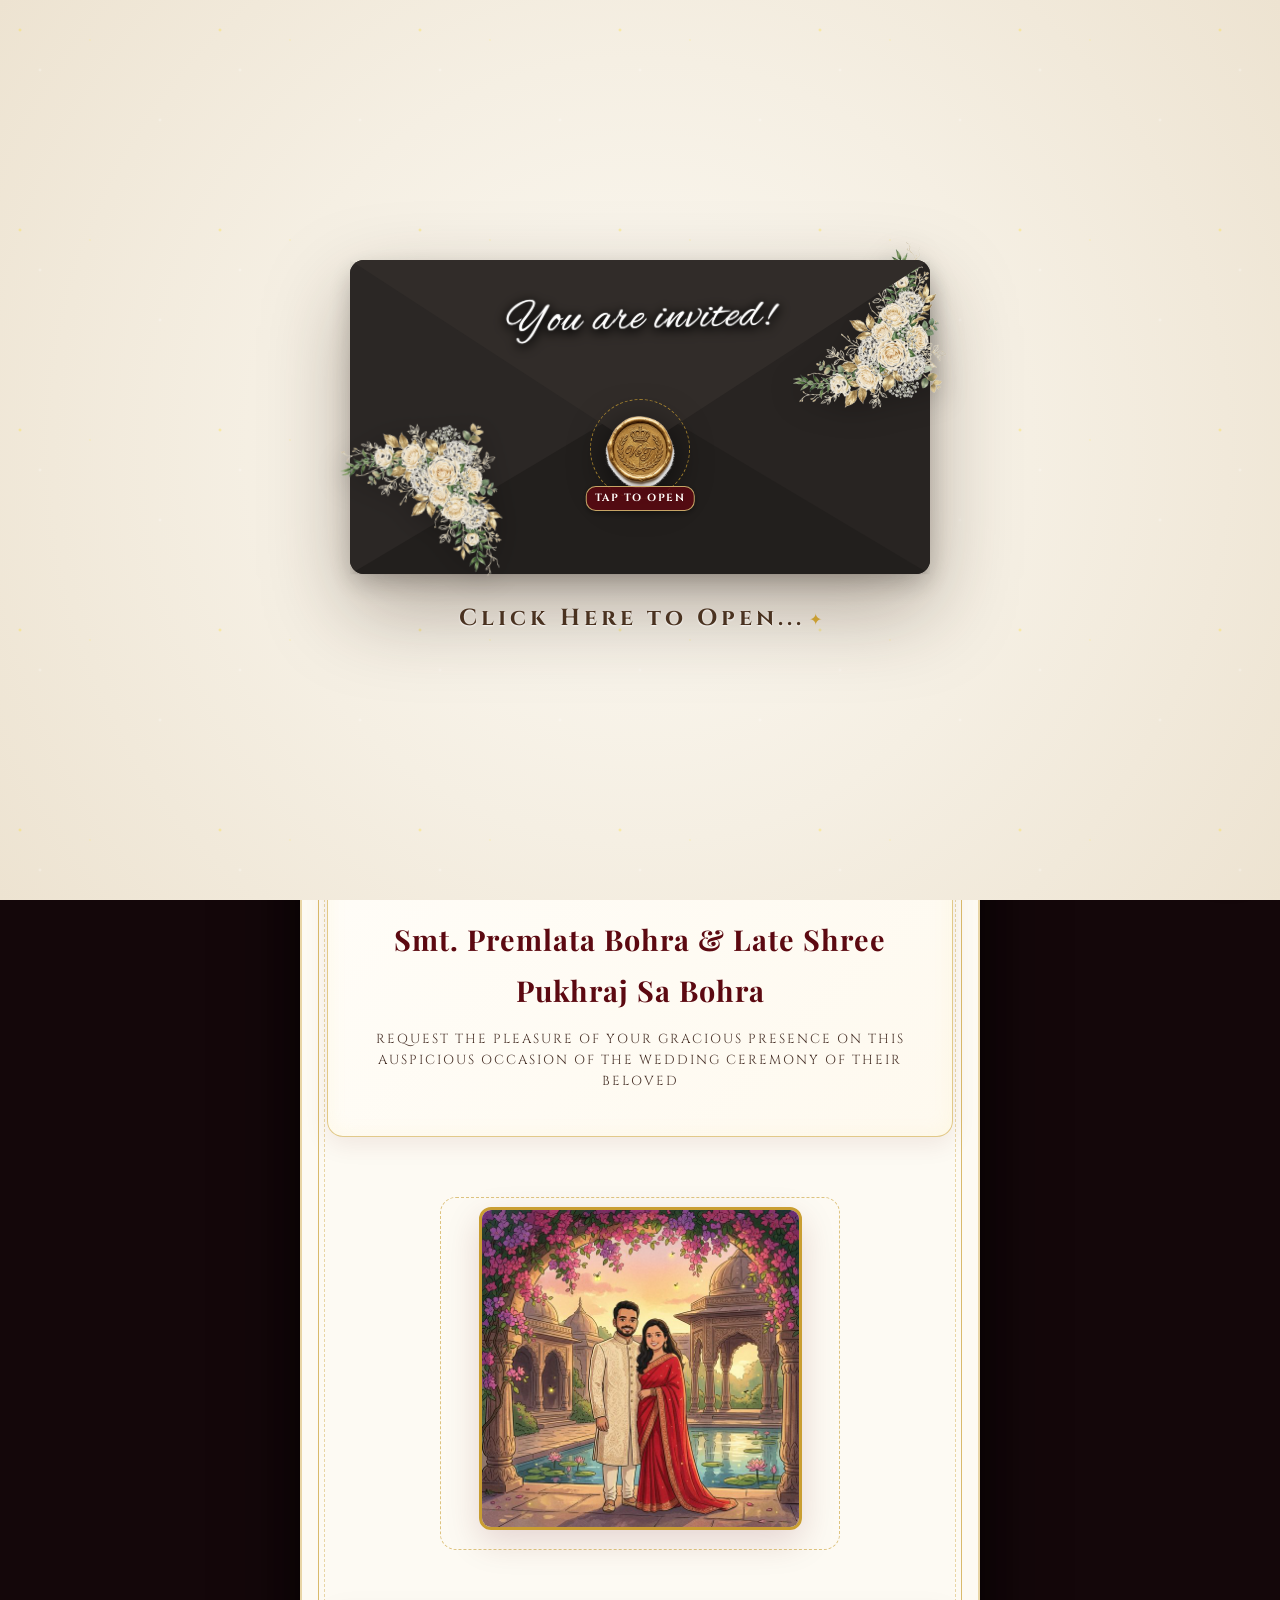
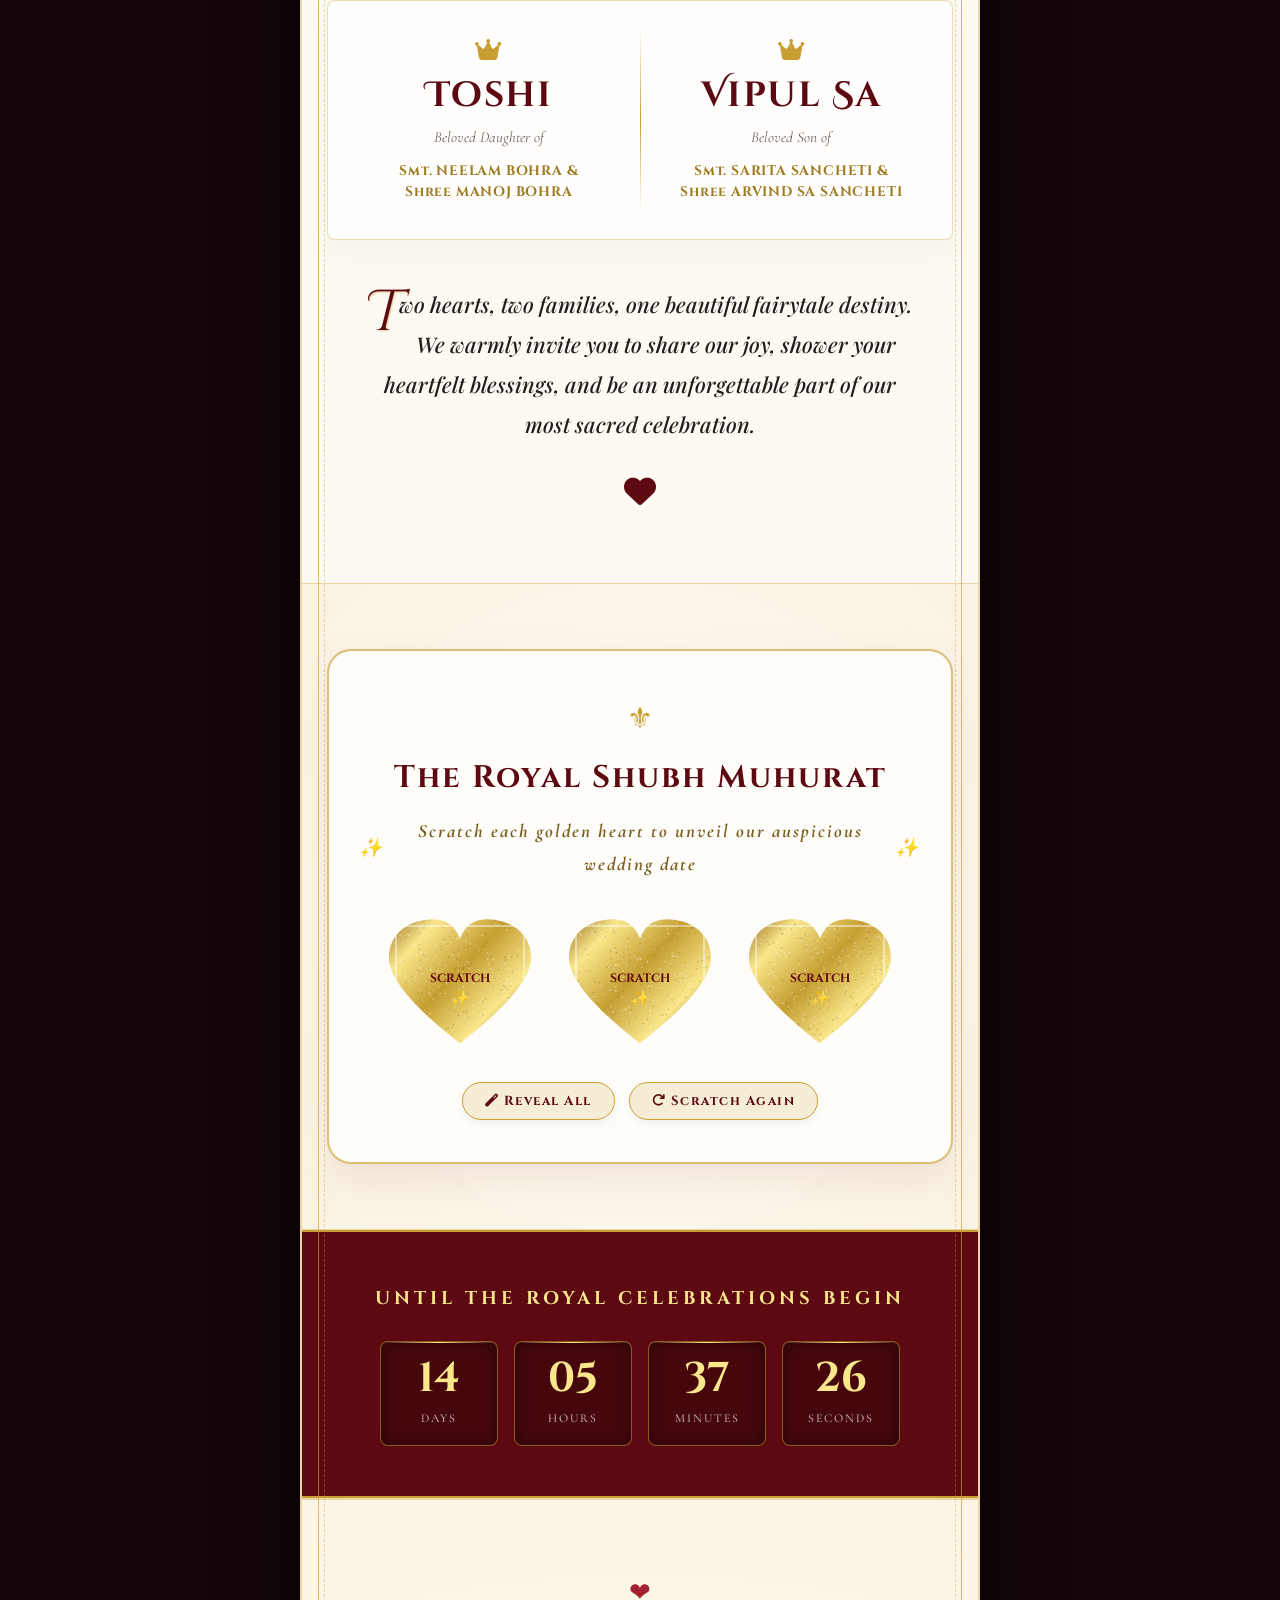
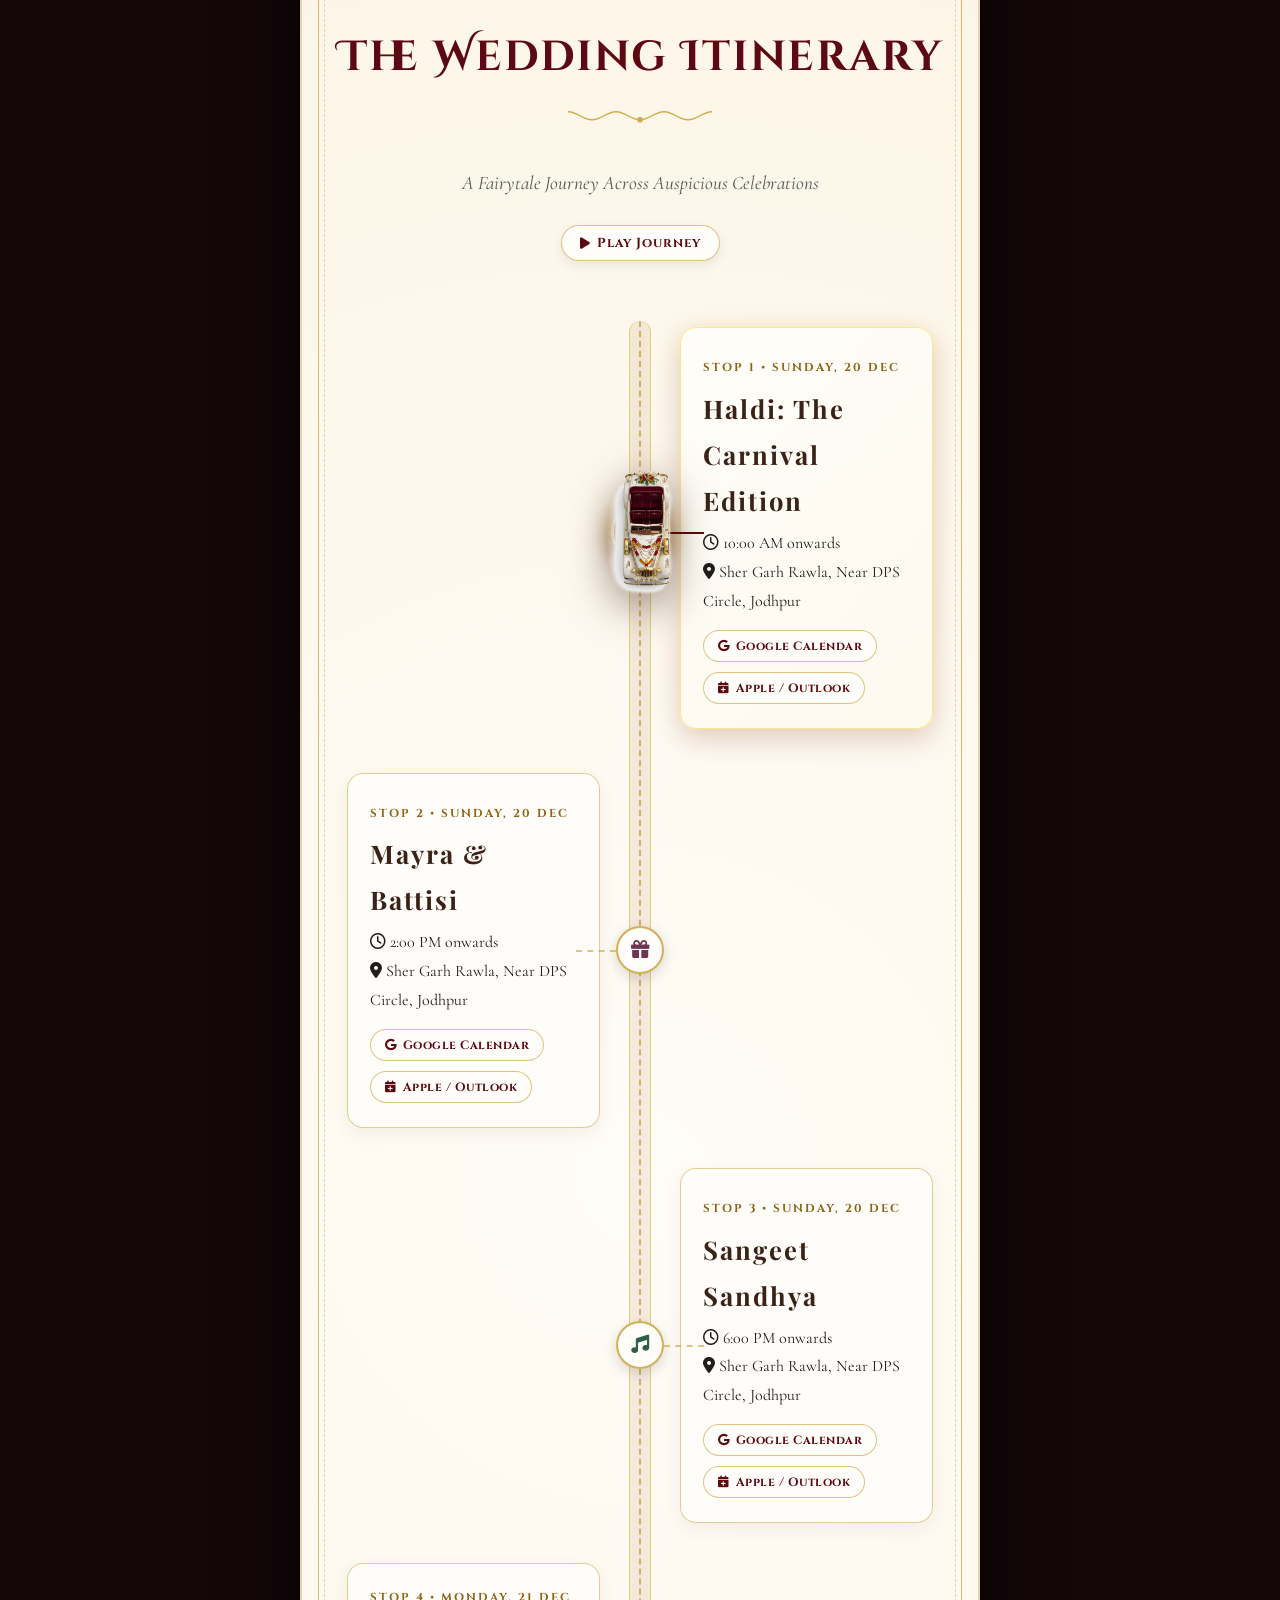
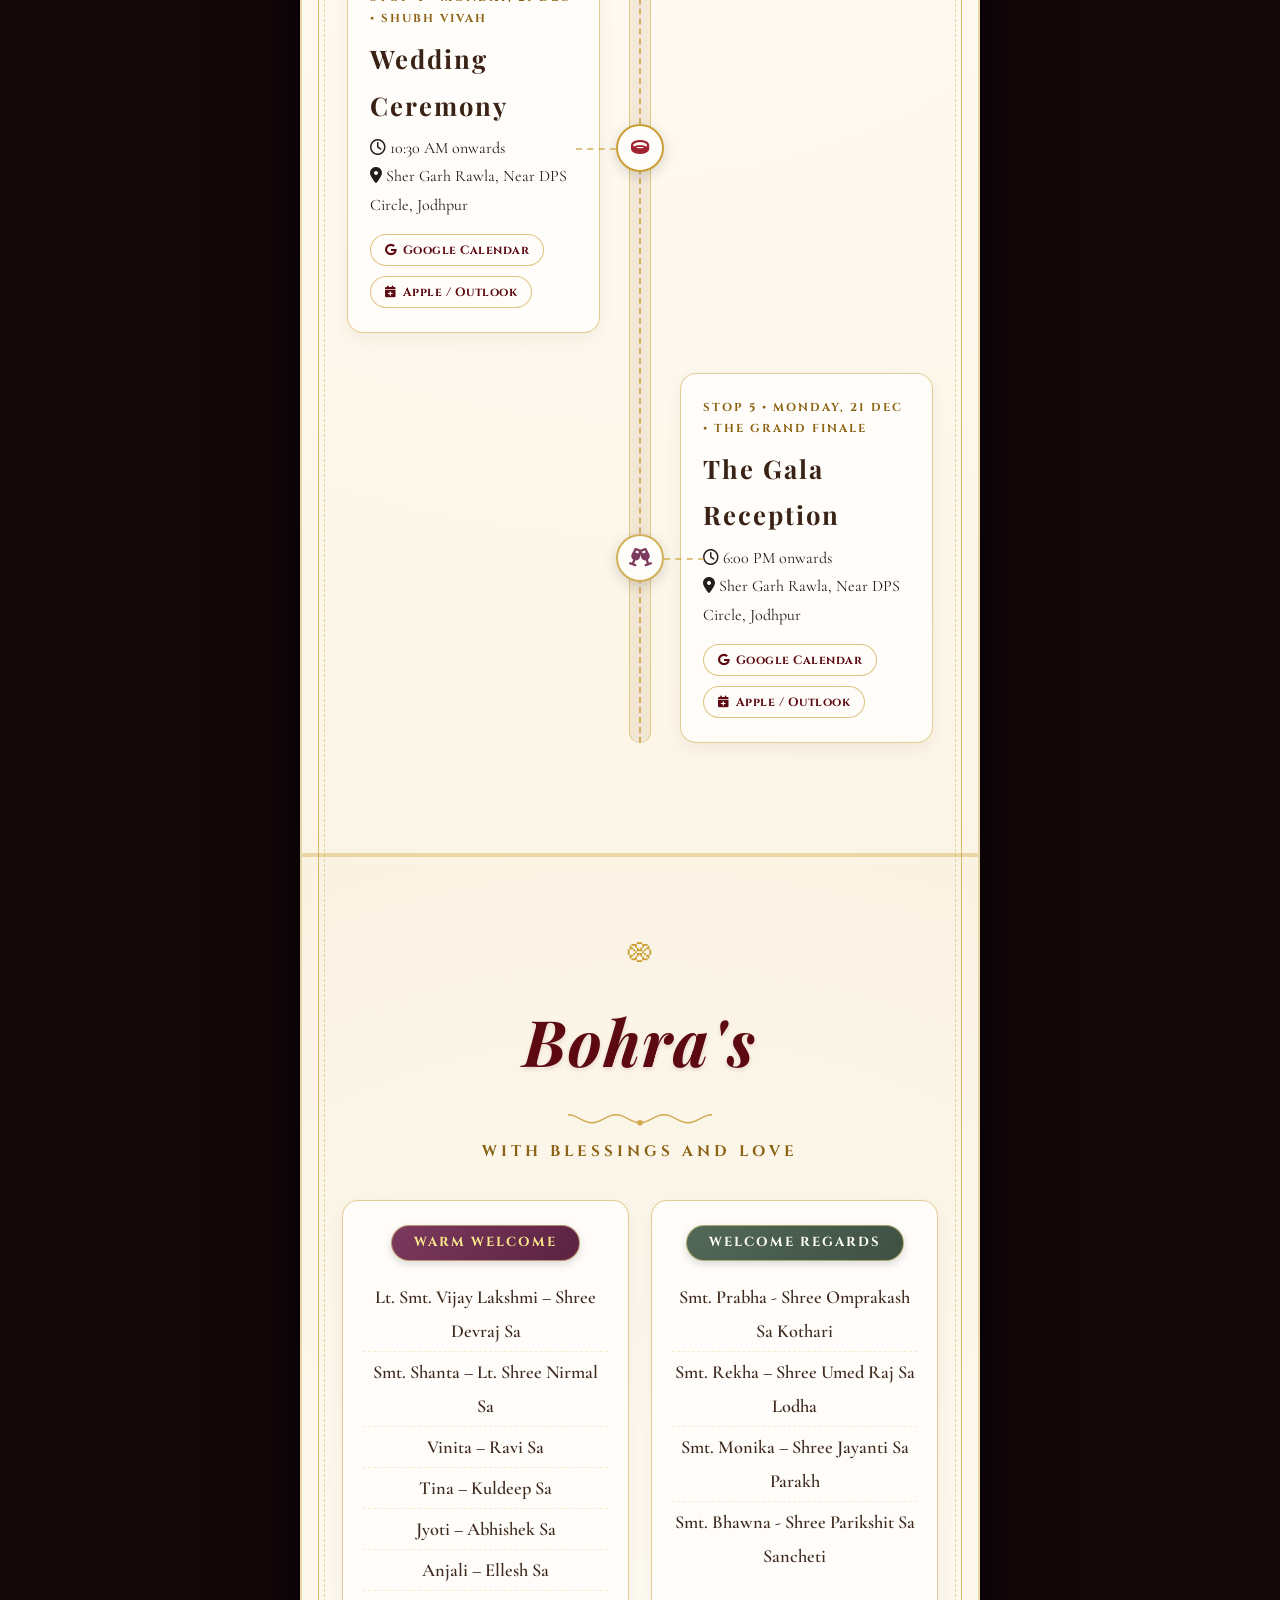
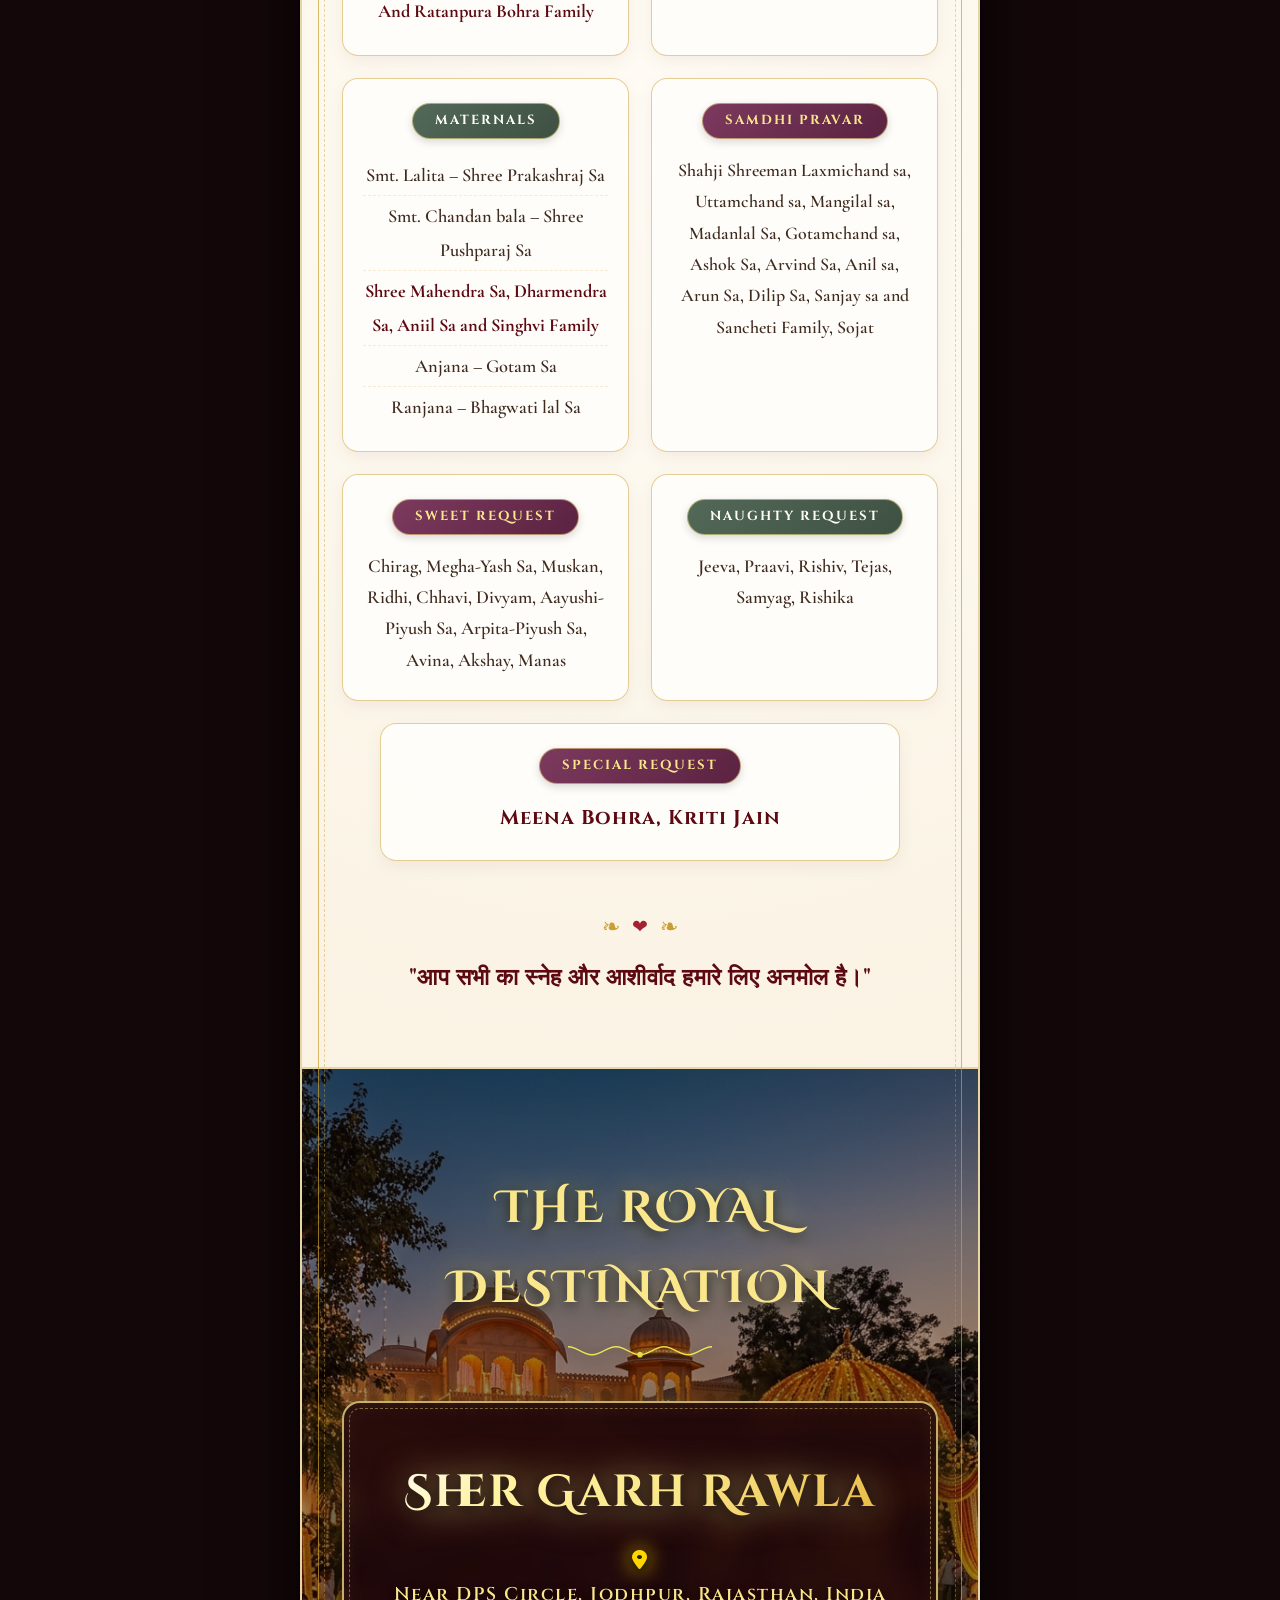
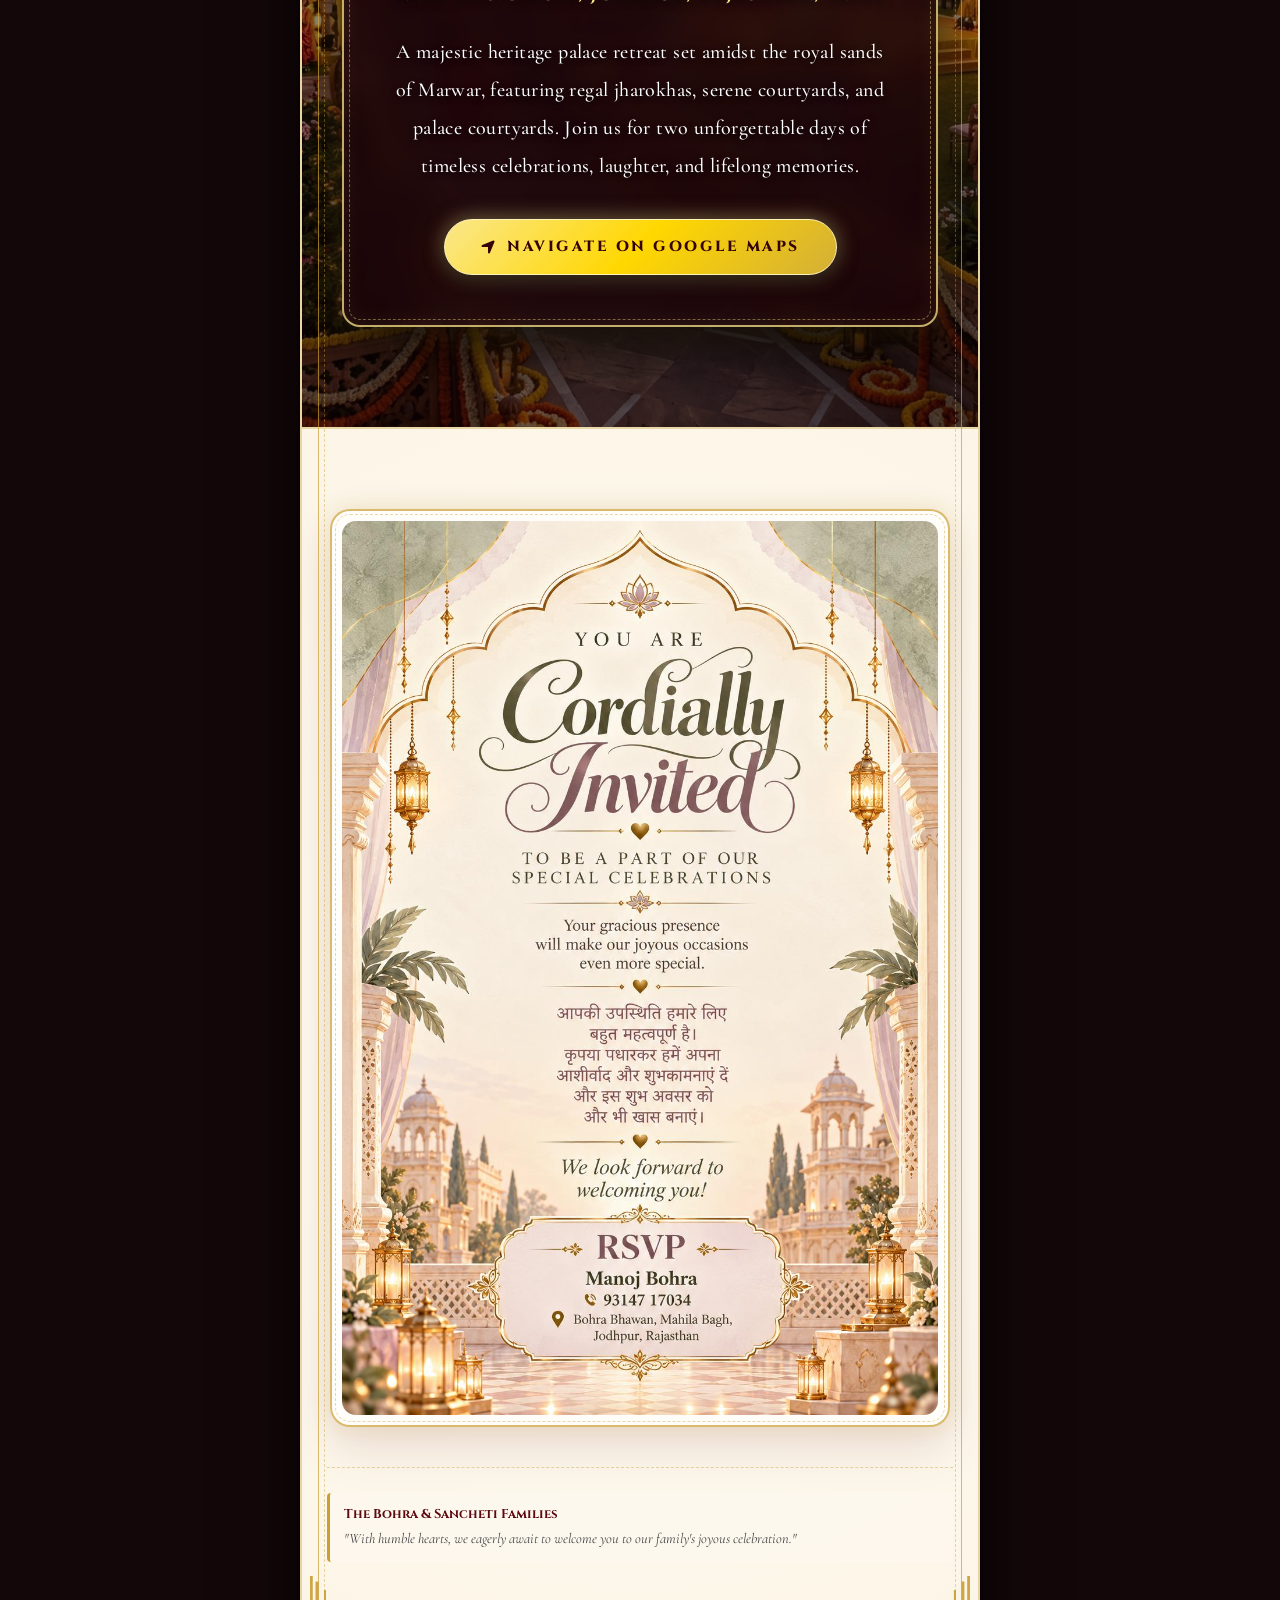
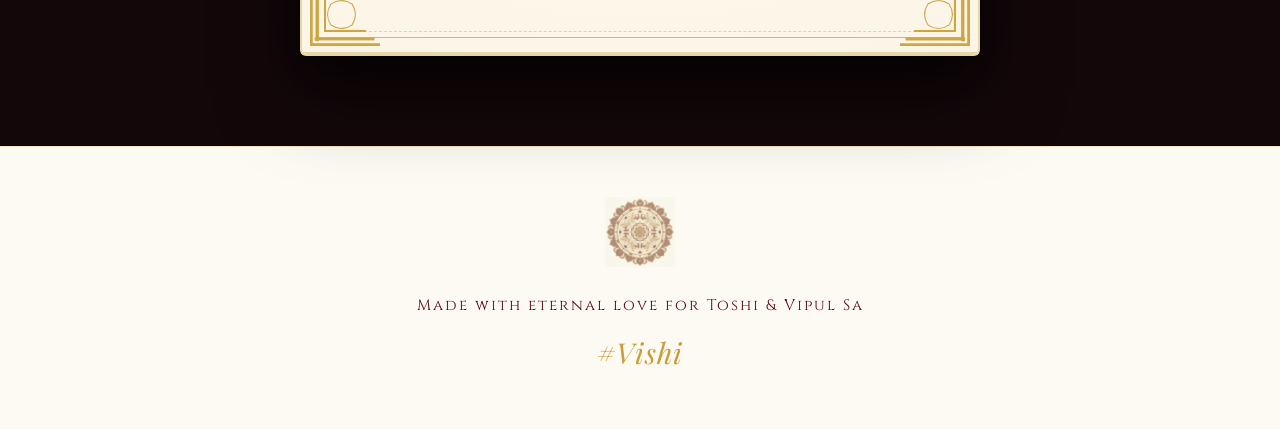
==== commit 984faca1: "Fix parents proclamation CSS alignment, eliminate vertical drift, and balance role line breaks" ====
--- a/deploy/index.html
+++ b/deploy/index.html
@@ -22,7 +22,7 @@
     <link href="https://unpkg.com/aos@2.3.1/dist/aos.css" rel="stylesheet">
 
     <!-- Custom CSS -->
-    <link rel="stylesheet" href="static/invitation/css/royal_wedding.css?v=1.0">
+    <link rel="stylesheet" href="static/invitation/css/royal_wedding.css?v=1.1">
 
     <!-- FontAwesome Icons -->
     <link rel="stylesheet" href="https://cdnjs.cloudflare.com/ajax/libs/font-awesome/6.4.0/css/all.min.css">
@@ -189,9 +189,9 @@
                     <!-- Bride's Parents -->
                     <div class="parent-side" data-aos="fade-left" data-aos-duration="1000">
                         <div class="family-crest-badge"><i class="fas fa-crown"></i></div>
-                        <span class="role">Smt. NEELAM BOHRA & Shree MANOJ BOHRA</span>
-                        <span class="relation">Beloved Daughter</span>
                         <h3 class="candidate-name">Toshi</h3>
+                        <span class="relation">Beloved Daughter of</span>
+                        <span class="role">Smt. NEELAM BOHRA &amp;<br>Shree MANOJ BOHRA</span>
                     </div>
 
                     <div class="vertical-divider"></div>
@@ -199,9 +199,9 @@
                     <!-- Groom's Parents -->
                     <div class="parent-side" data-aos="fade-right" data-aos-duration="1000">
                         <div class="family-crest-badge"><i class="fas fa-crown"></i></div>
-                        <span class="role">Smt. SARITA SANCHETI & Shree ARVIND SA SANCHETI</span>
-                        <span class="relation">Beloved Son</span>
                         <h3 class="candidate-name">Vipul Sa</h3>
+                        <span class="relation">Beloved Son of</span>
+                        <span class="role">Smt. SARITA SANCHETI &amp;<br>Shree ARVIND SA SANCHETI</span>
                     </div>
                 </div>
 
@@ -335,13 +335,13 @@
 
                 <!-- Journey Navigation Controls -->
                 <div class="itinerary-controls" data-aos="fade-up" data-aos-delay="100">
-                    <button class="btn-itinerary-ctrl" onclick="driveCarPrev()" title="Previous Event">
+                    <!-- <button class="btn-itinerary-ctrl" onclick="driveCarPrev()" title="Previous Event">
                         <i class="fas fa-chevron-up"></i> Previous Event
                     </button>
                     <button class="btn-itinerary-ctrl btn-drive-next" onclick="driveCarNext()"
                         title="Drive Car to Next Event">
                         <i class="fas fa-car-side"></i> Drive to Next Event <i class="fas fa-arrow-down"></i>
-                    </button>
+                    </button> -->
                     <button class="btn-itinerary-ctrl btn-tour-toggle" id="btnTourMode" onclick="toggleAutoTour()"
                         title="Auto Tour Journey">
                         <i class="fas fa-play" id="tourIcon"></i> <span id="tourText">Play Journey</span>
@@ -376,7 +376,7 @@
                             </div>
                             <div class="timeline-card">
                                 <span class="timeline-badge">STOP 1 • SUNDAY, 20 DEC</span>
-                                <h3 class="timeline-event-title">Haldi & Carnival</h3>
+                                <h3 class="timeline-event-title">Haldi: The Carnival Edition</h3>
                                 <!-- <p class="timeline-quote">"Colors of love, laughter & new beginnings"</p> -->
                                 <div class="timeline-meta">
                                     <!-- <p class="meta-line"><i class="far fa-calendar-alt"></i> Sunday, 20th December 2026 -->
@@ -508,7 +508,7 @@
                             </div>
                             <div class="timeline-card">
                                 <span class="timeline-badge">STOP 5 • MONDAY, 21 DEC • THE GRAND FINALE</span>
-                                <h3 class="timeline-event-title">Grand Reception</h3>
+                                <h3 class="timeline-event-title">The Gala Reception</h3>
                                 <!-- <p class="timeline-quote">"An evening to cherish new beginnings together"</p> -->
                                 <div class="timeline-meta">
                                     <!-- <p class="meta-line"><i class="far fa-calendar-alt"></i> Monday, 21st December 2026 -->
@@ -599,7 +599,8 @@
                     <div class="royal-family-card card-mauve" data-aos="fade-up" data-aos-delay="250">
                         <div class="family-card-pill pill-mauve">SWEET REQUEST</div>
                         <p class="family-names-inline">
-                            Chirag, Muskan, Chhavi, Divyam, Aayushi-Piyush Sa, Arpita-Piyush Sa, Avina, Akshay, Manas
+                            Chirag, Megha-Yash Sa, Muskan, Ridhi, Chhavi, Divyam, Aayushi-Piyush Sa, Arpita-Piyush Sa,
+                            Avina, Akshay, Manas
                         </p>
                     </div>
 
@@ -691,14 +692,14 @@
                 </div> -->
                 </div>
 
-                <h3 class="section-title" style="font-size: 1.8rem; margin-top: 40px;">Royal Shubhkaamnayein</h3>
-                <div class="blessings-wall-container">
+                <!-- <h3 class="section-title" style="font-size: 1.8rem; margin-top: 40px;">Royal Shubhkaamnayein</h3> -->
+                <!-- <div class="blessings-wall-container">
                     <p style="font-size: 1.05rem; color: #555; margin-bottom: 15px;">
                         Send your auspicious wishes and generate your personalized Royal Shahi Entry Pass.
-                    </p>
-
-                    <!-- Quick Blessing Selection Pills -->
-                    <div class="blessings-presets">
+                    </p> -->
+
+                <!-- Quick Blessing Selection Pills -->
+                <!-- <div class="blessings-presets">
                         <button class="blessing-pill"
                             onclick="selectBlessingPill(this, 'May your love shine brighter than gold for seven lifetimes!')">
                             ✨ Eternal Love & Prosperity
@@ -711,10 +712,10 @@
                             onclick="selectBlessingPill(this, 'Jugal Jodi Amar Rahe! Wishing you endless bliss and togetherness.')">
                             ⚜ Jugal Jodi Amar Rahe
                         </button>
-                    </div>
-
-                    <!-- Input Fields -->
-                    <div class="blessing-input-group">
+                    </div> -->
+
+                <!-- Input Fields -->
+                <!-- <div class="blessing-input-group">
                         <input type="text" id="guest-name-input" placeholder="Your Name / Family Name" required>
                         <select id="guest-count-select"
                             style="width:100%; padding:12px 15px; border:1px solid rgba(201,158,50,0.4); border-radius:6px; background:#fffdf9; margin-bottom:12px; font-family:inherit;">
@@ -727,8 +728,8 @@
                             placeholder="Write your heartfelt blessing or royal prayer for Toshi & Vipul Sa..."></textarea>
                     </div>
 
-                    <div style="display:flex; justify-content:center; gap:12px; flex-wrap:wrap;">
-                        <button class="btn-send-blessing" onclick="submitRoyalBlessing(event)">
+                    <div style="display:flex; justify-content:center; gap:12px; flex-wrap:wrap;"> -->
+                <!-- <button class="btn-send-blessing" onclick="submitRoyalBlessing(event)">
                             <i class="fas fa-heart"></i> Send Royal Blessing
                         </button>
                         <button class="btn-send-blessing"
@@ -736,35 +737,35 @@
                             onclick="openRoyalPassModal(event)">
                             <i class="fas fa-ticket-alt"></i> Generate Royal Shahi Pass
                         </button>
-                    </div>
-
-                    <!-- Live Stream of Sent Blessings -->
-                    <div class="sent-blessings-stream" id="sent-blessings-stream">
-                        <div class="sent-blessing-card">
-                            <div class="sent-blessing-author">The Bohra & Sancheti Families</div>
-                            <div class="sent-blessing-text">"With humble hearts, we eagerly await to welcome you to our
-                                family's joyous celebration."</div>
-                        </div>
-                    </div>
-                </div>
-            </div>
-        </section>
-
-        <!-- ==========================================================================
+                    </div> -->
+
+                <!-- Live Stream of Sent Blessings -->
+                <div class="sent-blessings-stream" id="sent-blessings-stream">
+                    <div class="sent-blessing-card">
+                        <div class="sent-blessing-author">The Bohra & Sancheti Families</div>
+                        <div class="sent-blessing-text">"With humble hearts, we eagerly await to welcome you to our
+                            family's joyous celebration."</div>
+                    </div>
+                </div>
+            </div>
+    </div>
+    </section>
+
+    <!-- ==========================================================================
              FOOTER
              ========================================================================== -->
-        <footer class="footer">
-            <div class="container">
-                <div class="mandala-bottom">
-                    <img src="static/invitation/images/pattern.png" alt="Pattern">
-                </div>
-                <p
-                    style="font-family: 'Cinzel', serif; letter-spacing: 2px; color: var(--primary-color); font-size: 0.95rem;">
-                    Made with eternal love for Toshi & Vipul Sa
-                </p>
-                <p class="tagline">#Vishi</p>
-            </div>
-        </footer>
+    <footer class="footer">
+        <div class="container">
+            <div class="mandala-bottom">
+                <img src="static/invitation/images/pattern.png" alt="Pattern">
+            </div>
+            <p
+                style="font-family: 'Cinzel', serif; letter-spacing: 2px; color: var(--primary-color); font-size: 0.95rem;">
+                Made with eternal love for Toshi & Vipul Sa
+            </p>
+            <p class="tagline">#Vishi</p>
+        </div>
+    </footer>
 
     </div> <!-- End of Card Wrapper -->
 
--- a/deploy/static/invitation/css/royal_wedding.css
+++ b/deploy/static/invitation/css/royal_wedding.css
@@ -816,6 +816,7 @@
 }
 
 .hero-content {
+    top: 18%;
     position: relative;
     z-index: 2;
     background: transparent;
@@ -862,6 +863,7 @@
 }
 
 .shree-ganesh {
+    padding: 5px;
     color: #5c0911;
     font-size: 0.62rem;
     letter-spacing: 1px;
@@ -874,12 +876,14 @@
 }
 
 .sub-title {
+    padding-top: 5px;
+    padding-bottom: 10px;
     font-size: clamp(0.42rem, 1.2vw, 0.55rem);
     letter-spacing: 0.6px;
     text-transform: uppercase;
     margin: 0 auto 2px auto;
-    padding-left: 25px;
-    padding-right: 25px;
+    padding-left: 40px;
+    padding-right: 40px;
     box-sizing: border-box;
     color: #3a141a;
     font-weight: 700;
@@ -931,10 +935,12 @@
 }
 
 .hero-auspicious-tag {
+    padding-left: 65px;
+    padding-right: 70px;
+    padding-top: 20px;
     display: block;
     width: 100%;
     margin: 3px auto 0 auto;
-    padding: 0;
     background: none !important;
     border: none !important;
     box-shadow: none !important;
@@ -1012,11 +1018,11 @@
     justify-content: space-between;
     align-items: stretch;
     margin: 35px auto 45px auto;
-    max-width: 600px;
-    background: rgba(255, 255, 255, 0.7);
+    max-width: 640px;
+    background: rgba(255, 255, 255, 0.75);
     border: 1px solid rgba(201, 158, 50, 0.35);
     border-radius: 8px;
-    padding: 30px 20px;
+    padding: 28px 20px;
     box-shadow: 0 10px 30px rgba(0, 0, 0, 0.04);
 }
 
@@ -1024,43 +1030,67 @@
     flex: 1;
     display: flex;
     flex-direction: column;
-    justify-content: center;
-    padding: 10px;
+    justify-content: flex-start;
+    align-items: center;
+    text-align: center;
+    padding: 5px 10px;
+    box-sizing: border-box;
 }
 
 .family-crest-badge {
     font-size: 1.5rem;
     color: var(--secondary-color);
-    margin-bottom: 10px;
-}
-
-.role {
-    font-family: 'Cinzel', serif;
-    font-size: 0.95rem;
-    font-weight: 700;
-    letter-spacing: 1.5px;
-    color: var(--text-gold);
-    line-height: 1.5;
-}
-
-.relation {
-    font-style: italic;
-    font-size: 0.88rem;
-    color: #6d635c;
-    margin: 10px 0;
+    height: 30px;
+    display: flex;
+    align-items: center;
+    justify-content: center;
+    margin-bottom: 8px;
 }
 
 .candidate-name {
     font-family: 'Cinzel Decorative', cursive;
     color: var(--primary-color);
-    font-size: 2.3rem;
-    margin-top: 5px;
+    font-size: clamp(1.85rem, 3.8vw, 2.2rem);
+    height: 48px;
+    display: flex;
+    align-items: center;
+    justify-content: center;
+    margin: 0 0 6px 0;
+    white-space: nowrap;
+    letter-spacing: 1.5px;
+}
+
+.relation {
+    font-family: 'Cormorant Garamond', serif;
+    font-style: italic;
+    font-size: 0.95rem;
+    color: #6d635c;
+    height: 24px;
+    display: flex;
+    align-items: center;
+    justify-content: center;
+    margin: 0 0 8px 0;
+}
+
+.role {
+    font-family: 'Cinzel', serif;
+    font-size: clamp(0.74rem, 1.55vw, 0.86rem);
+    font-weight: 700;
+    letter-spacing: 0.8px;
+    color: var(--text-gold);
+    line-height: 1.5;
+    height: 48px;
+    display: flex;
+    flex-direction: column;
+    justify-content: center;
+    align-items: center;
+    white-space: nowrap;
 }
 
 .vertical-divider {
     width: 1px;
     background: linear-gradient(to bottom, transparent, var(--secondary-color), transparent);
-    margin: 0 15px;
+    margin: 0 10px;
 }
 
 /* Couple Illustration Frame */
@@ -4468,14 +4498,17 @@
         transform: rotateX(0deg);
         z-index: 8;
     }
+
     49.9% {
         transform: rotateX(90deg);
         z-index: 8;
     }
+
     50% {
         transform: rotateX(90deg);
         z-index: 1;
     }
+
     100% {
         transform: rotateX(180deg);
         z-index: 1;
@@ -4733,8 +4766,10 @@
    ========================================================================== */
 
 @media (max-width: 768px) {
+
     /* 1. Global Box Sizing & Overflow Prevention */
-    html, body {
+    html,
+    body {
         max-width: 100% !important;
         overflow-x: hidden !important;
     }
@@ -4764,7 +4799,7 @@
         transition: opacity 0.6s ease !important;
     }
 
-                /* 2. Hero Section (Shree Ganesh & Proclamation - Top 20%, 45% Width & Reduced Height) */
+    /* 2. Hero Section (Shree Ganesh & Proclamation - Top 20%, 45% Width & Reduced Height) */
     .hero {
         min-height: auto !important;
         aspect-ratio: 1 / 1 !important;
@@ -4938,9 +4973,26 @@
         display: none !important;
     }
 
+    .family-crest-badge {
+        height: auto !important;
+        margin-bottom: 6px !important;
+    }
+
     .candidate-name {
         font-size: 2.1rem !important;
-        margin: 6px 0 !important;
+        height: auto !important;
+        margin: 4px 0 !important;
+    }
+
+    .relation {
+        height: auto !important;
+        margin: 4px 0 !important;
+    }
+
+    .role {
+        height: auto !important;
+        font-size: clamp(0.74rem, 3.2vw, 0.9rem) !important;
+        white-space: normal !important;
     }
 
     .romantic-quote {
@@ -5304,4 +5356,4 @@
     .pass-guest-name {
         font-size: 1.35rem !important;
     }
-}
+}
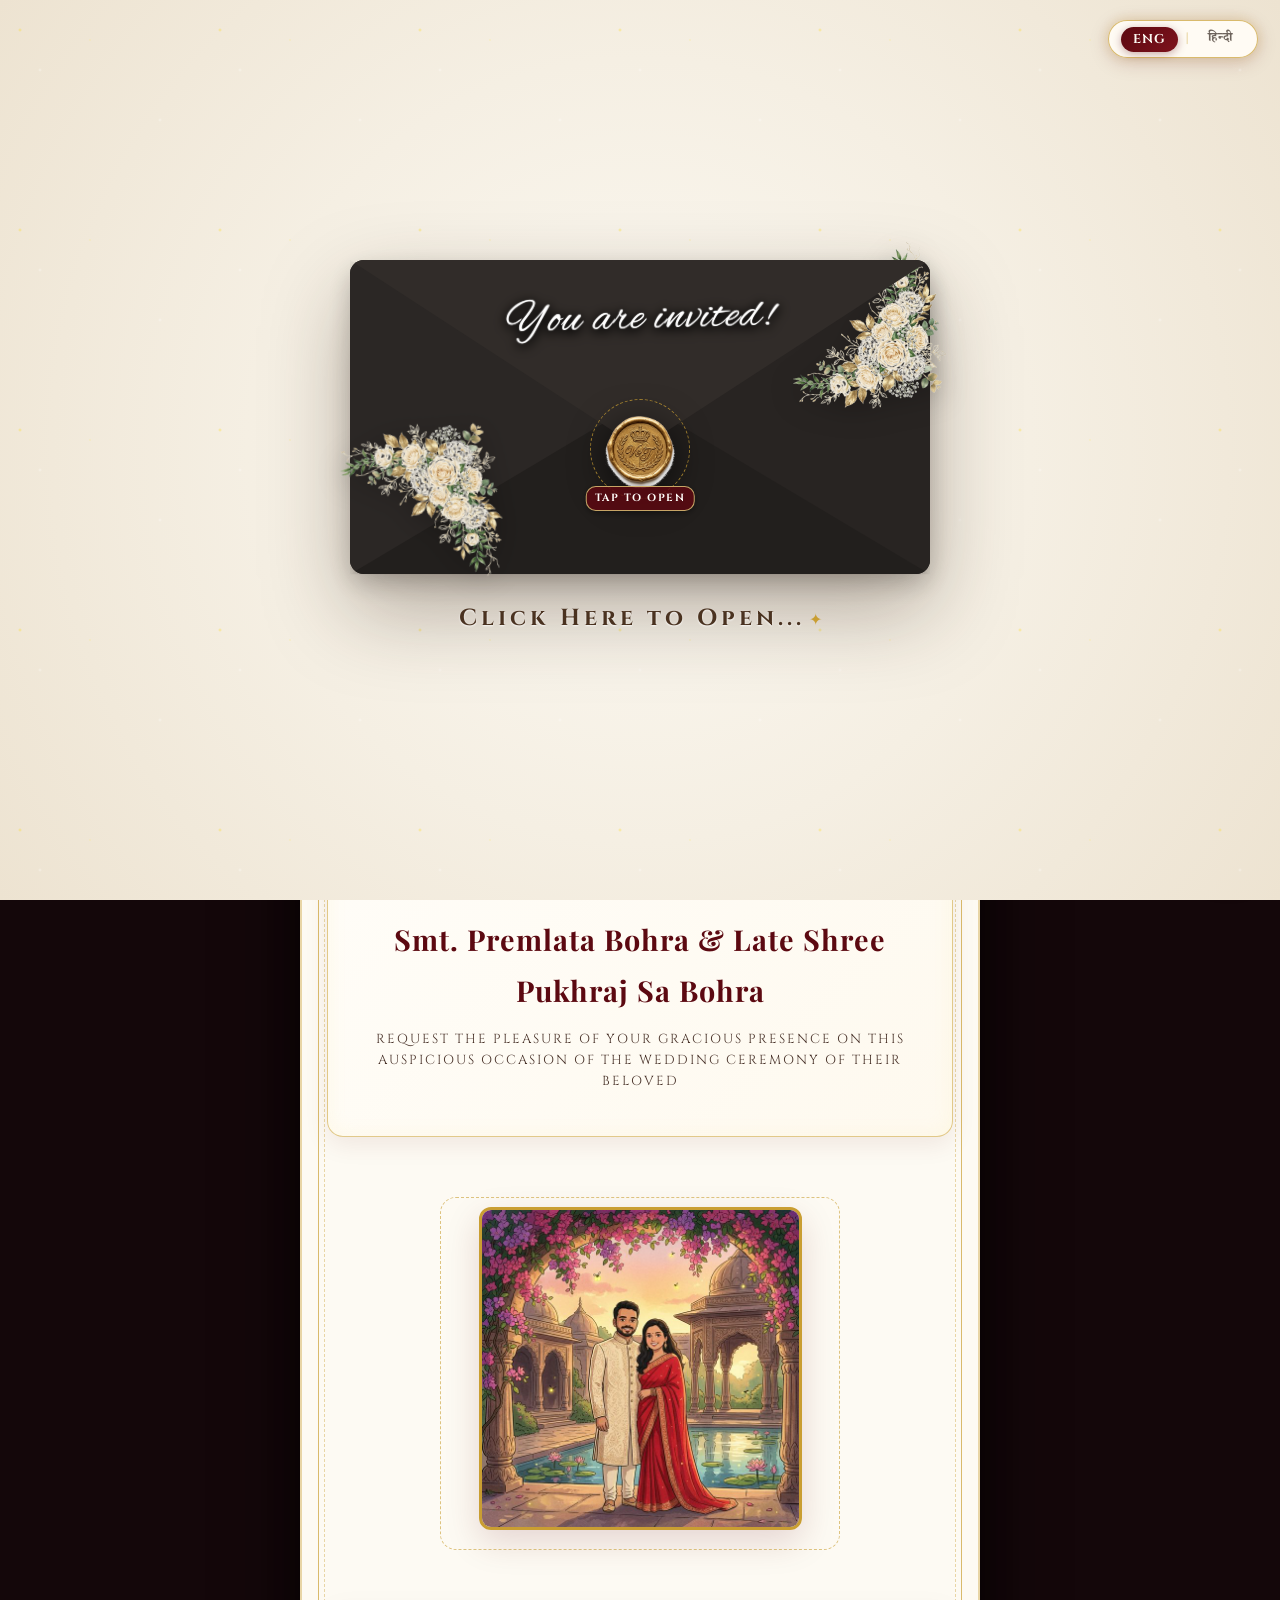
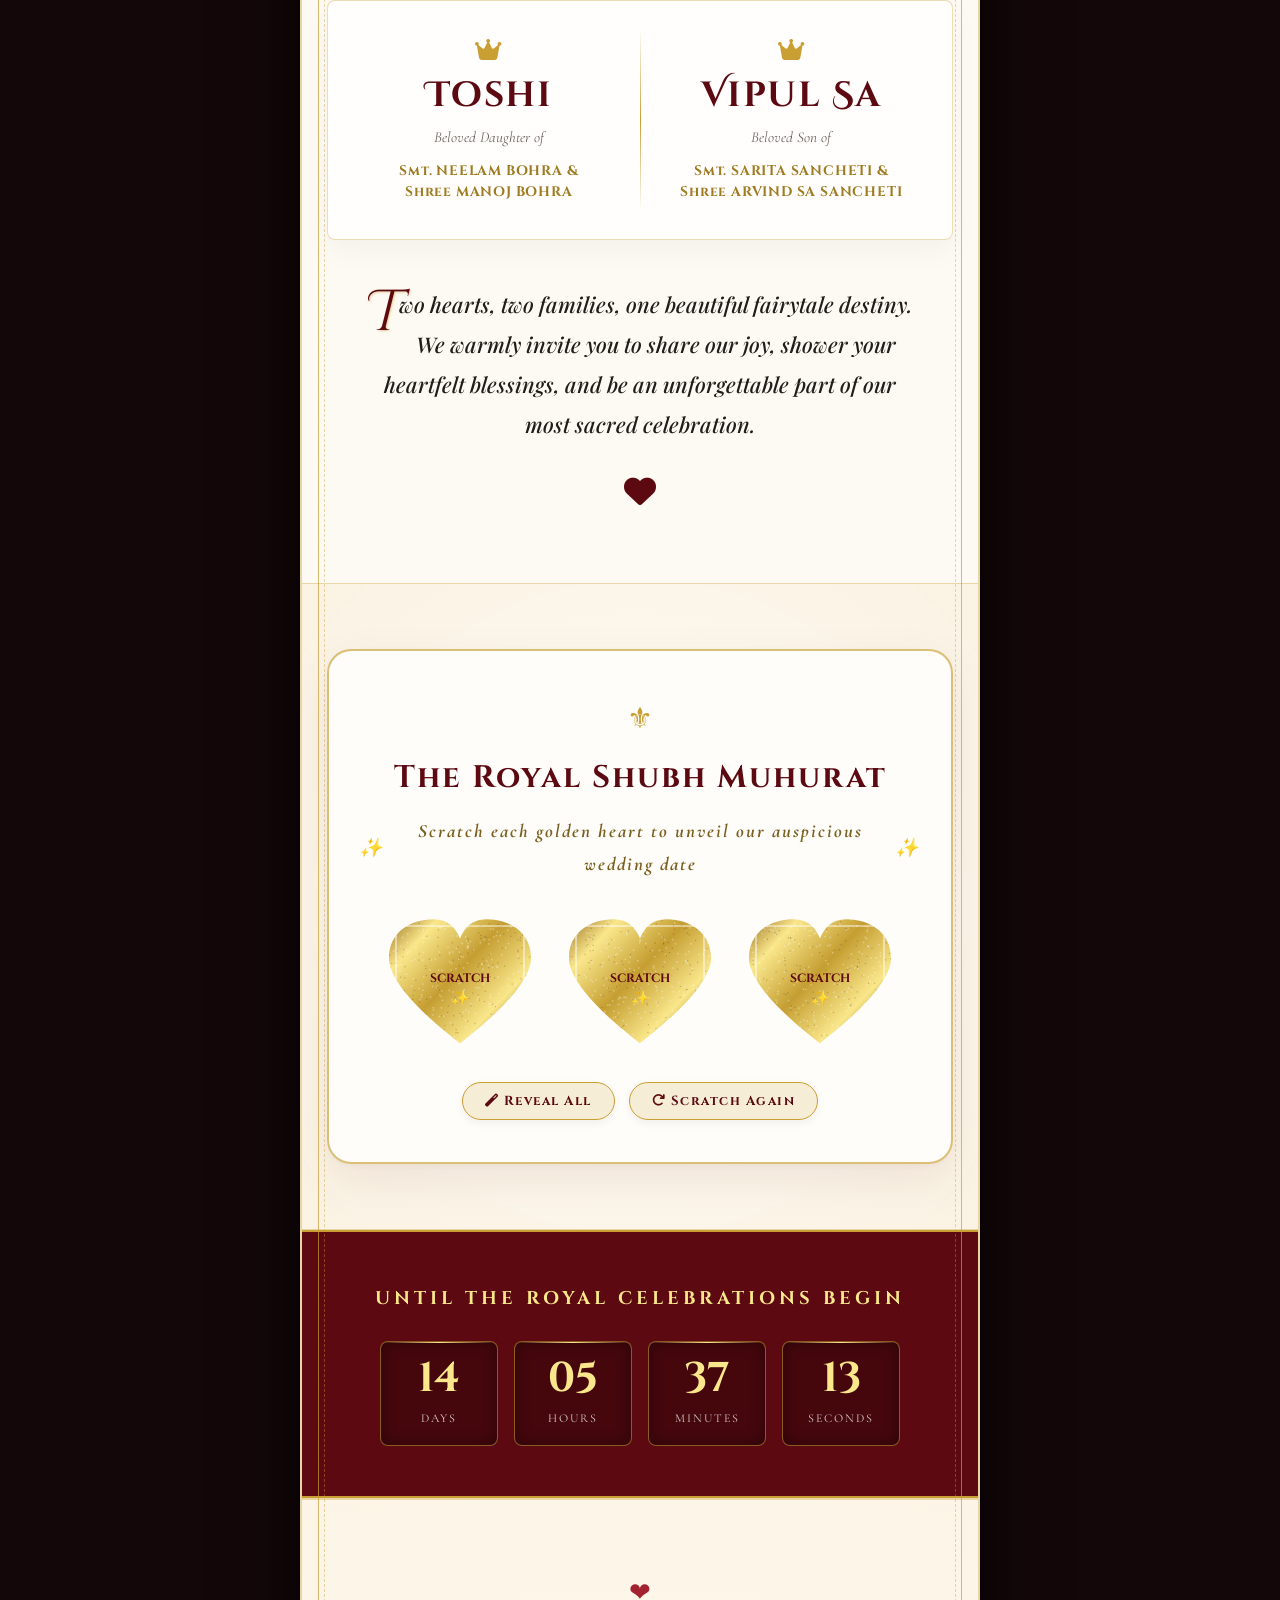
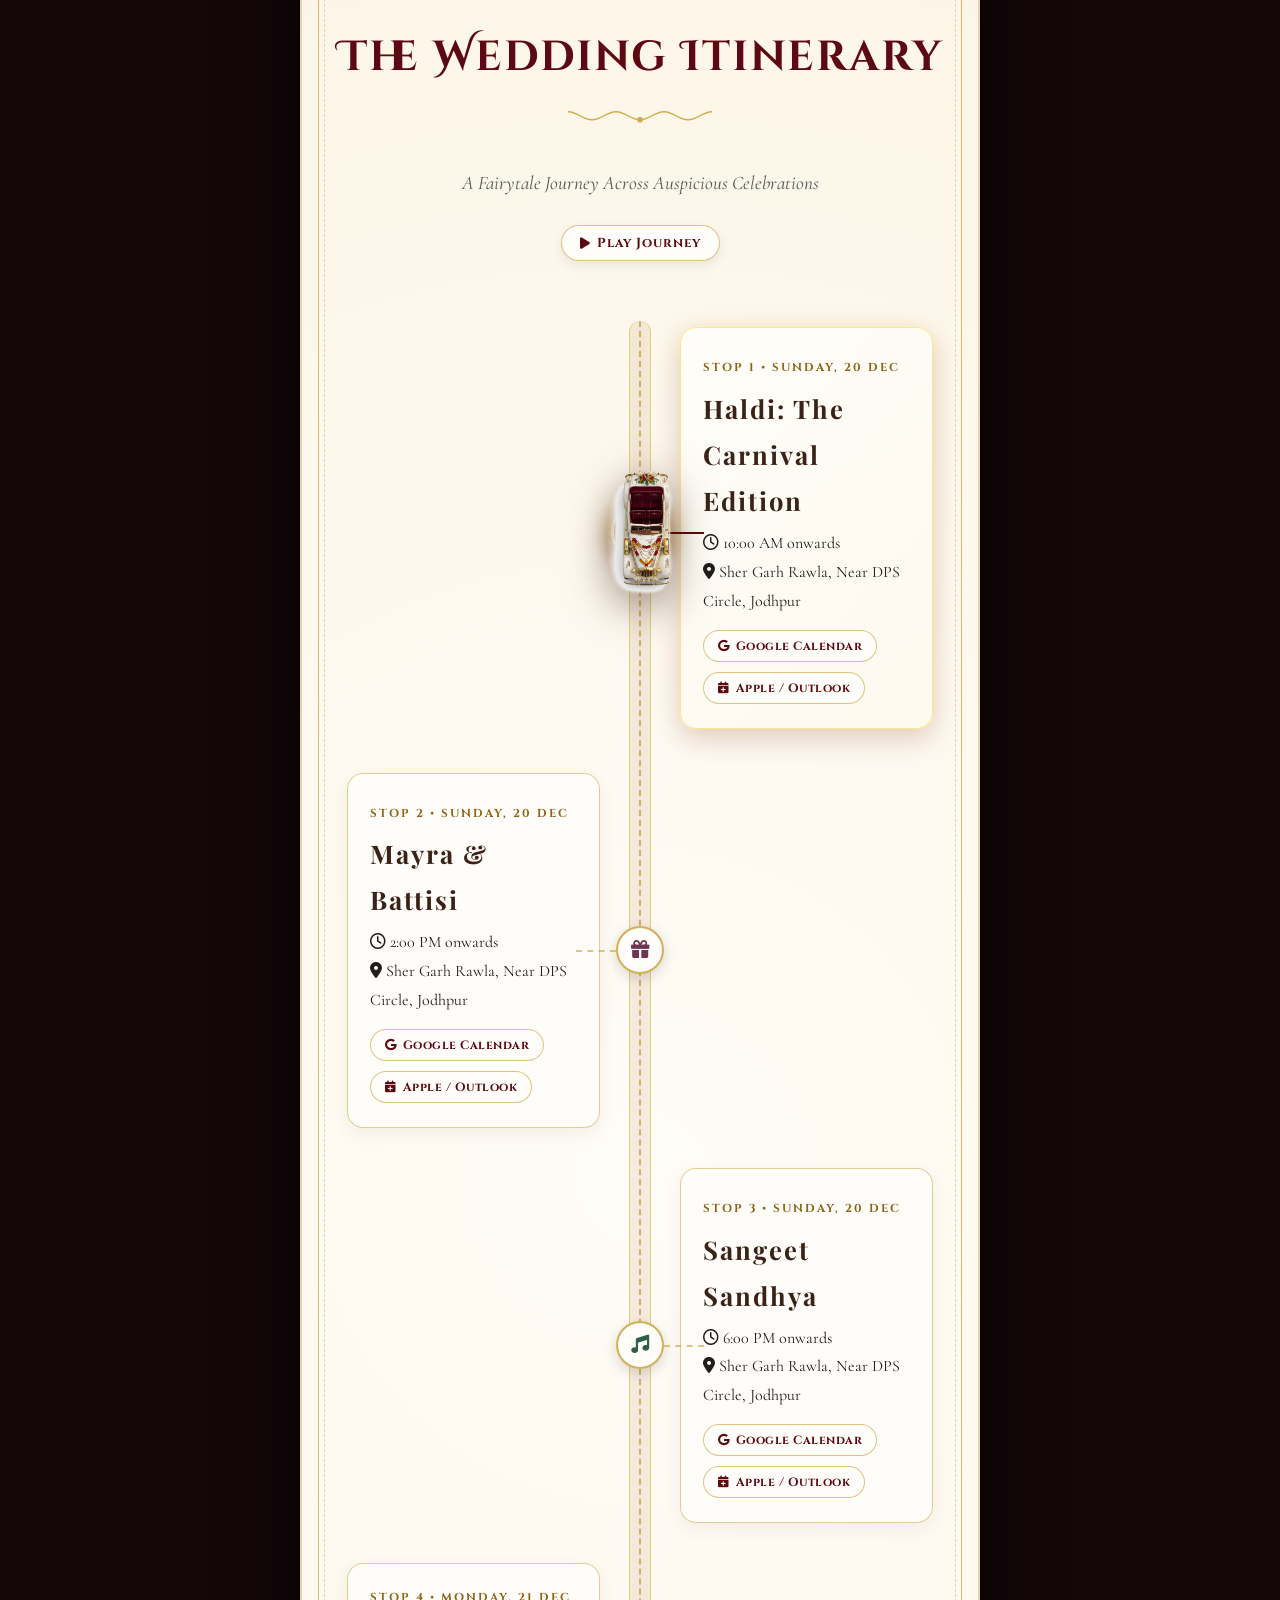
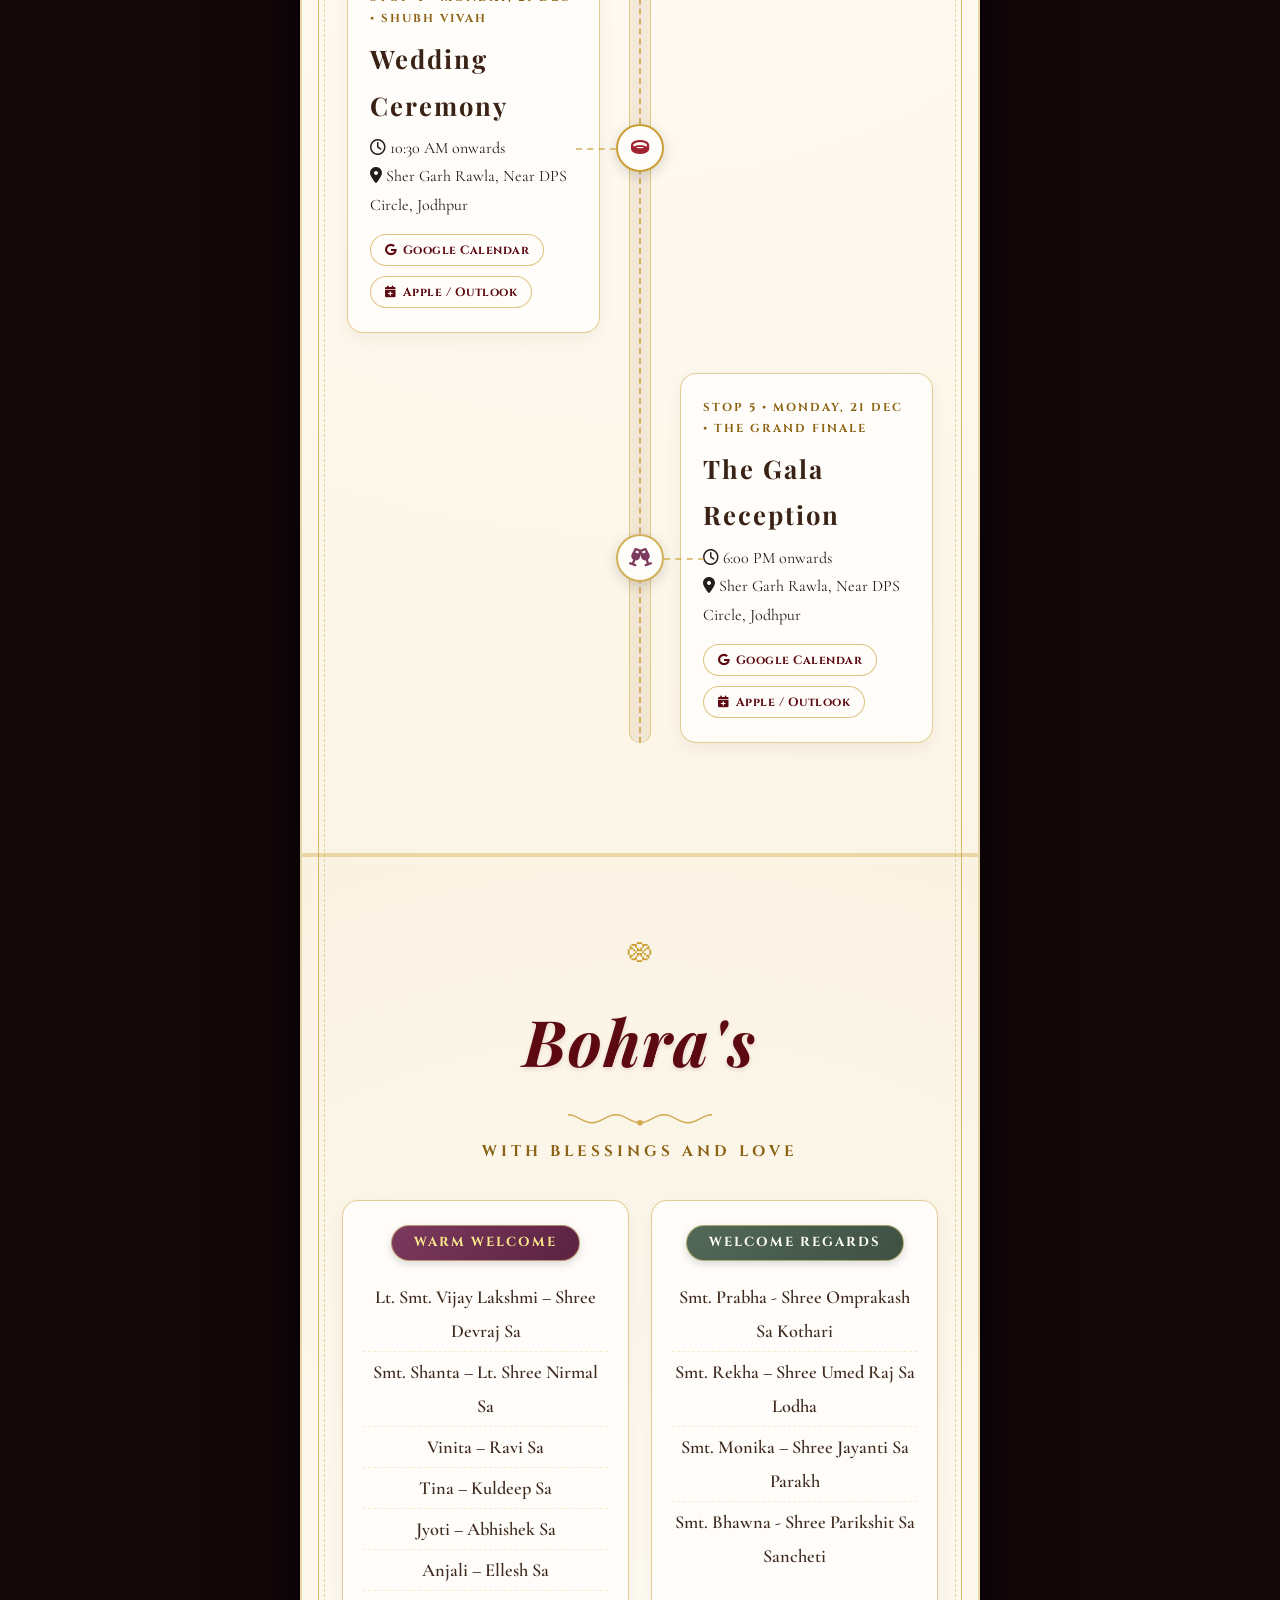
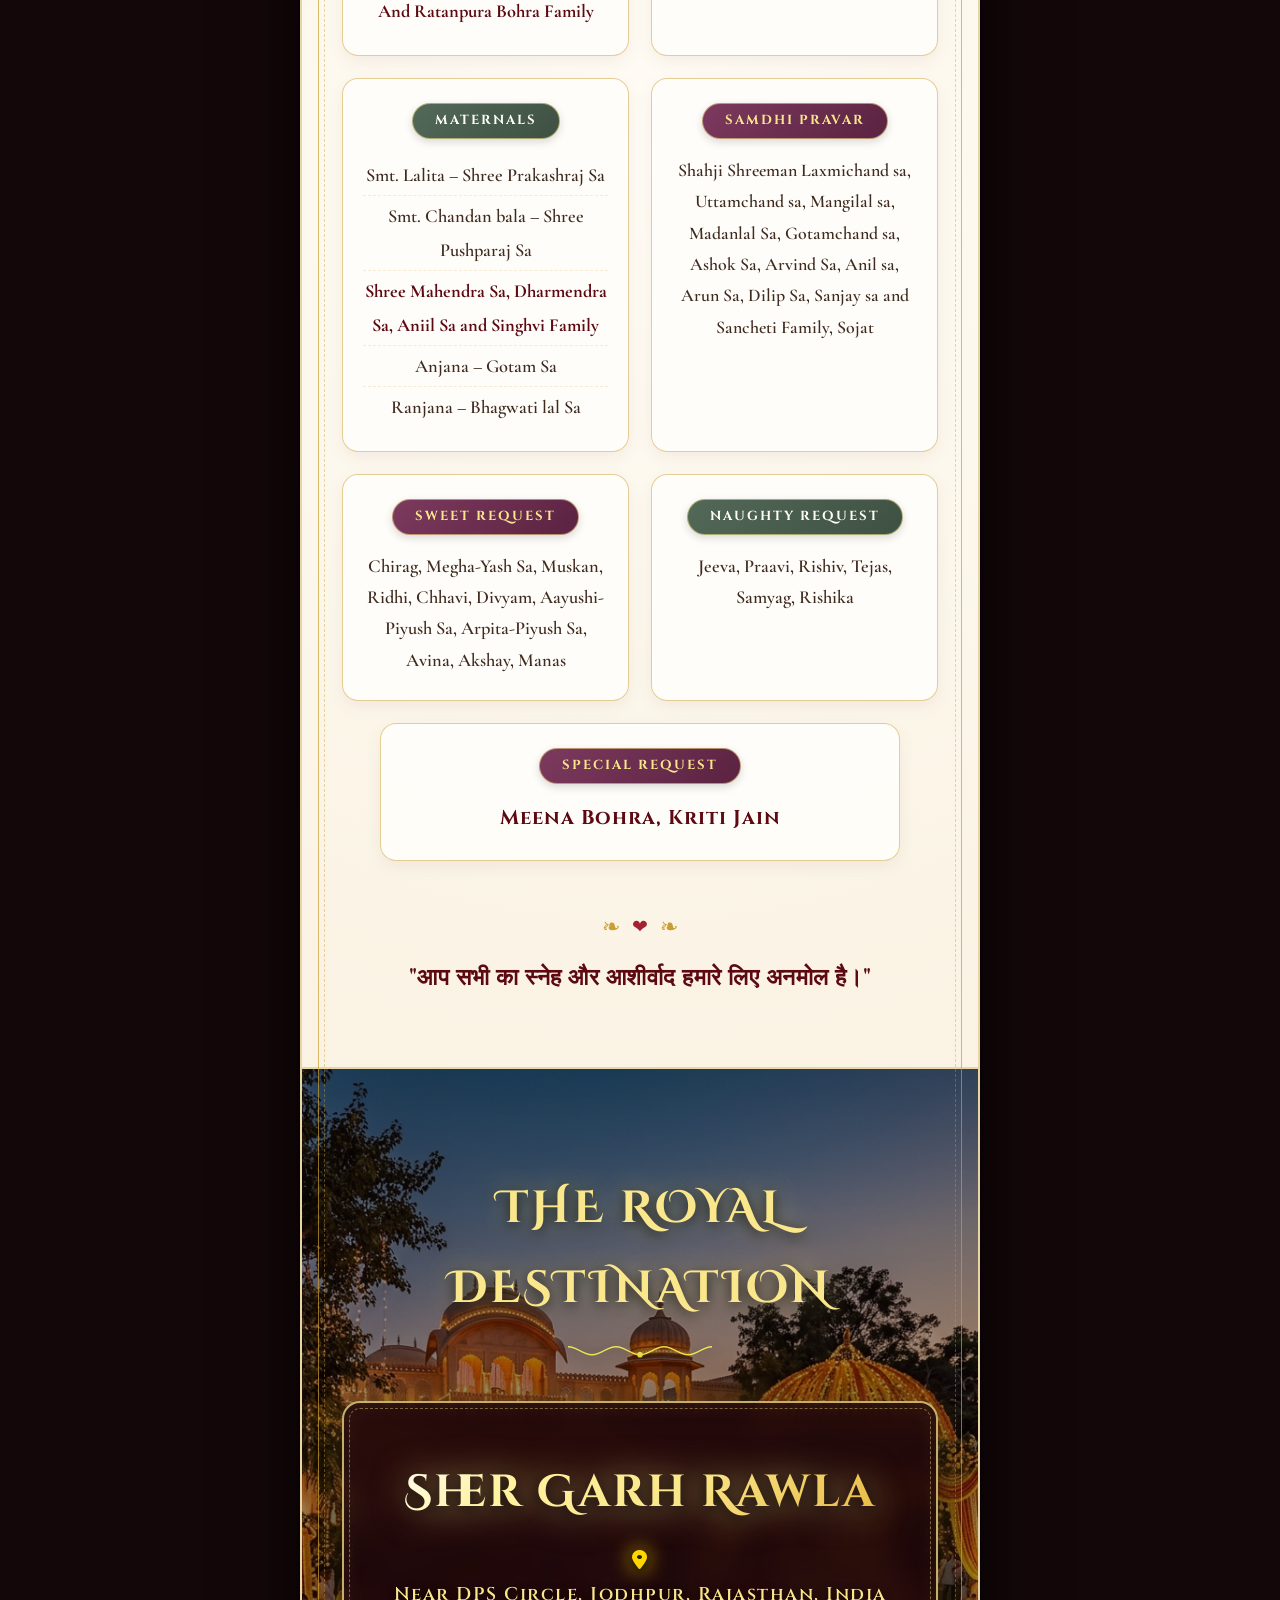
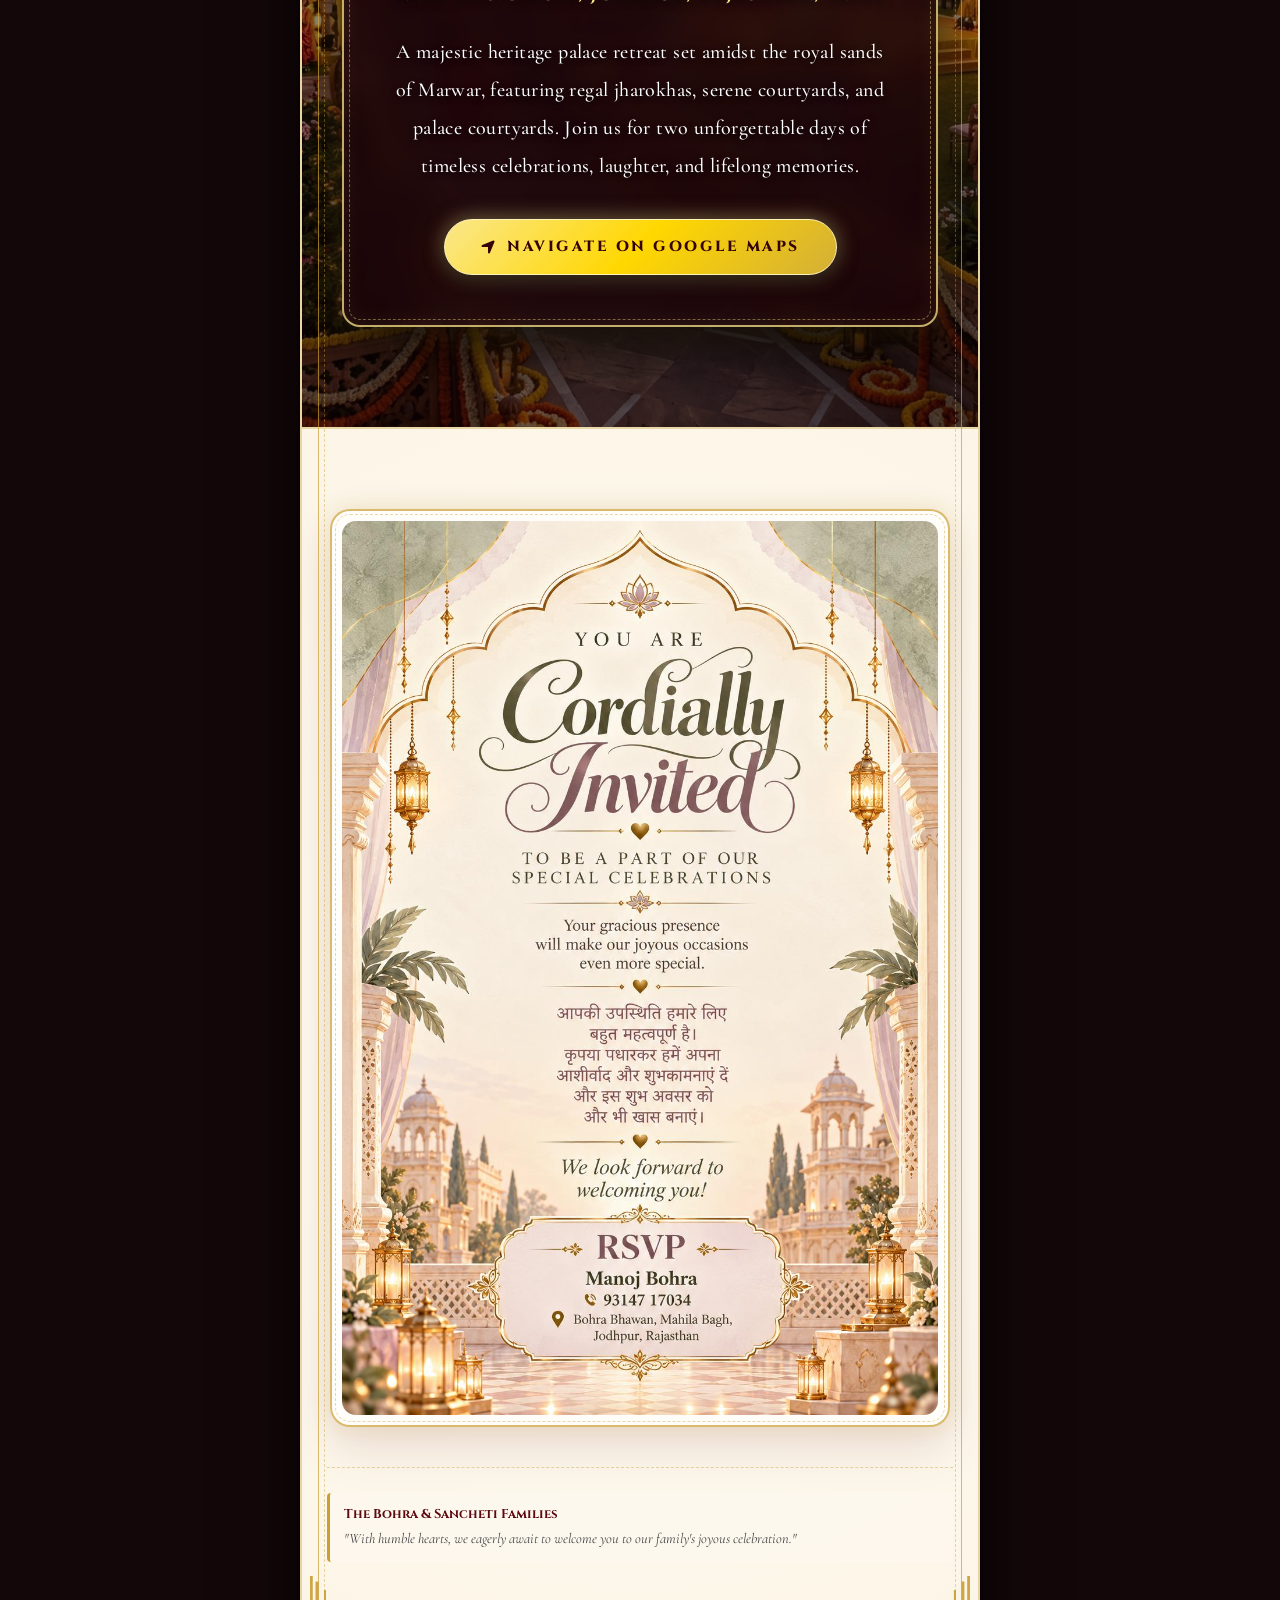
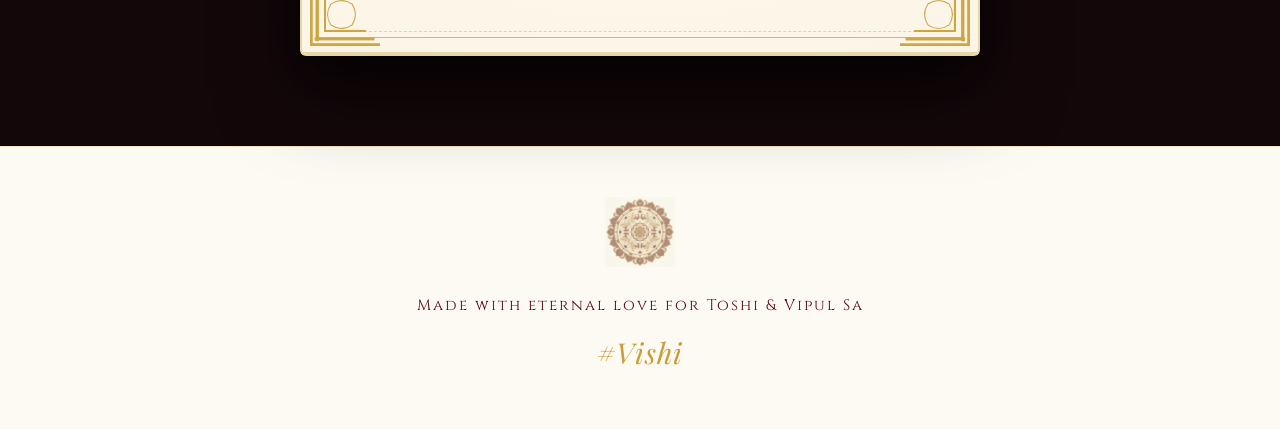
==== commit 57fa5821: "Add royal bilingual English/Hindi translation toggle and Devanagari typography" ====
--- a/deploy/index.html
+++ b/deploy/index.html
@@ -15,20 +15,27 @@
     <link rel="preconnect" href="https://fonts.googleapis.com">
     <link rel="preconnect" href="https://fonts.gstatic.com" crossorigin>
     <link
-        href="https://fonts.googleapis.com/css2?family=Alex+Brush&family=Great+Vibes&family=Cormorant+Garamond:ital,wght@0,300;0,400;0,500;0,600;0,700;1,400&family=Cinzel:wght@400;600;700;800;900&family=Cinzel+Decorative:wght@400;700;900&family=Playfair+Display:ital,wght@0,400;0,600;0,700;1,400;1,600&display=swap"
+        href="https://fonts.googleapis.com/css2?family=Alex+Brush&family=Great+Vibes&family=Cormorant+Garamond:ital,wght@0,300;0,400;0,500;0,600;0,700;1,400&family=Cinzel:wght@400;600;700;800;900&family=Cinzel+Decorative:wght@400;700;900&family=Playfair+Display:ital,wght@0,400;0,600;0,700;1,400;1,600&family=Rozha+One&family=Noto+Serif+Devanagari:wght@400;500;600;700;800&display=swap"
         rel="stylesheet">
 
     <!-- AOS Library -->
     <link href="https://unpkg.com/aos@2.3.1/dist/aos.css" rel="stylesheet">
 
     <!-- Custom CSS -->
-    <link rel="stylesheet" href="static/invitation/css/royal_wedding.css?v=1.1">
+    <link rel="stylesheet" href="static/invitation/css/royal_wedding.css?v=1.2">
 
     <!-- FontAwesome Icons -->
     <link rel="stylesheet" href="https://cdnjs.cloudflare.com/ajax/libs/font-awesome/6.4.0/css/all.min.css">
 </head>
 
 <body>
+    <!-- Royal Language Switcher Pill (ENG | हिन्दी) -->
+    <div class="royal-lang-pill-container" id="royalLangPill" title="भाषा बदलें / Change Language">
+        <button class="royal-lang-btn active" id="lang-pill-en" onclick="setLanguage('en')">ENG</button>
+        <span class="royal-lang-sep">|</span>
+        <button class="royal-lang-btn" id="lang-pill-hi" onclick="setLanguage('hi')">हिन्दी</button>
+    </div>
+
     <!-- Global Scalable SVG Heart ClipPath -->
     <svg width="0" height="0" style="position: absolute; pointer-events: none;" aria-hidden="true">
         <defs>
@@ -70,9 +77,9 @@
                     <div class="peeking-card-content">
                         <img src="static/invitation/images/ganesha_clean.png" alt="Lord Ganesha"
                             class="peeking-ganesha">
-                        <p class="peeking-invocation">|| SHREE GANESHAYA NAMAH ||</p>
-                        <h2 class="peeking-couple">VIPUL & TOSHI</h2>
-                        <p class="peeking-tag">The Royal Wedding Invitation</p>
+                        <p class="peeking-invocation" data-i18n="peeking_invocation">|| SHREE GANESHAYA NAMAH ||</p>
+                        <h2 class="peeking-couple" data-i18n="peeking_couple">VIPUL & TOSHI</h2>
+                        <p class="peeking-tag" data-i18n="peeking_tag">The Royal Wedding Invitation</p>
                     </div>
                 </div>
 
@@ -95,7 +102,7 @@
                 <div class="handmade-top-flap" id="handmadeTopFlap">
                     <!-- Front face: Dark charcoal paper with "You are invited!" script -->
                     <div class="flap-face-front">
-                        <span class="flap-calligraphy">You are invited!</span>
+                        <span class="flap-calligraphy" data-i18n="flap_calligraphy">You are invited!</span>
                     </div>
                     <!-- Back face: Gold brocade lining revealed when flipped up -->
                     <div class="flap-face-back"></div>
@@ -107,13 +114,13 @@
                     <img src="static/invitation/images/gold_wax_seal_vt.png" alt="Royal V&T Wax Seal"
                         class="wax-seal-img">
                     <div class="seal-halo-pulse"></div>
-                    <span class="seal-tap-badge">TAP TO OPEN</span>
+                    <span class="seal-tap-badge" data-i18n="seal_tap_badge">TAP TO OPEN</span>
                 </div>
             </div>
 
             <!-- "Click Here to Open..." call-to-action matching reference photo -->
             <div class="handmade-open-prompt">
-                <span class="open-prompt-text">Click Here to Open...</span>
+                <span class="open-prompt-text" data-i18n="open_prompt_text">Click Here to Open...</span>
                 <div class="open-prompt-sparkles">✦</div>
             </div>
         </div>
@@ -147,12 +154,12 @@
                     <img src="static/invitation/images/ganesha.png" alt="Lord Ganesha" class="ganesha-img">
                 </div>
 
-                <p class="cinzel shree-ganesh">|| SHREE GANESHAYA NAMAH ||</p>
-                <h2 class="sub-title">With immense joy and divine blessings, we invite you to witness the union of</h2>
-                <h2 class="main-title bride-name">TOSHI</h2>
-                <h2 class="main-title couple-connector">with</h2>
-                <h2 class="main-title groom-name">VIPUL SA</h2>
-                <p class="hero-auspicious-tag">Under the celestial constellation of love, grace & eternal devotion</p>
+                <p class="cinzel shree-ganesh" data-i18n="shree_ganesh">|| SHREE GANESHAYA NAMAH ||</p>
+                <h2 class="sub-title" data-i18n="hero_subtitle">With immense joy and divine blessings, we invite you to witness the union of</h2>
+                <h2 class="main-title bride-name" data-i18n="bride_name">TOSHI</h2>
+                <h2 class="main-title couple-connector" data-i18n="couple_connector">with</h2>
+                <h2 class="main-title groom-name" data-i18n="groom_name">VIPUL SA</h2>
+                <p class="hero-auspicious-tag" data-i18n="hero_tag">Under the celestial constellation of love, grace & eternal devotion</p>
             </div>
         </section>
 
@@ -165,9 +172,9 @@
                 <!-- Grandparents Blessing Card (Page 3) -->
                 <div class="grandparents-blessing-card" data-aos="fade-up" data-aos-duration="1000">
                     <span class="blessing-lotus-ornament">𑁍</span>
-                    <p class="blessing-lead-label">With The Blessings Of</p>
-                    <h3 class="grandparents-names">Smt. Premlata Bohra & Late Shree Pukhraj Sa Bohra</h3>
-                    <p class="grandparents-request">
+                    <p class="blessing-lead-label" data-i18n="blessing_lead">With The Blessings Of</p>
+                    <h3 class="grandparents-names" data-i18n="grandparents_names">Smt. Premlata Bohra & Late Shree Pukhraj Sa Bohra</h3>
+                    <p class="grandparents-request" data-i18n="grandparents_request">
                         Request the pleasure of your gracious presence on this auspicious occasion of the wedding
                         ceremony of their beloved
                     </p>
@@ -189,9 +196,9 @@
                     <!-- Bride's Parents -->
                     <div class="parent-side" data-aos="fade-left" data-aos-duration="1000">
                         <div class="family-crest-badge"><i class="fas fa-crown"></i></div>
-                        <h3 class="candidate-name">Toshi</h3>
-                        <span class="relation">Beloved Daughter of</span>
-                        <span class="role">Smt. NEELAM BOHRA &amp;<br>Shree MANOJ BOHRA</span>
+                        <h3 class="candidate-name" data-i18n="cand_toshi">Toshi</h3>
+                        <span class="relation" data-i18n="bride_relation">Beloved Daughter of</span>
+                        <span class="role" data-i18n="bride_parents">Smt. NEELAM BOHRA &amp;<br>Shree MANOJ BOHRA</span>
                     </div>
 
                     <div class="vertical-divider"></div>
@@ -199,13 +206,13 @@
                     <!-- Groom's Parents -->
                     <div class="parent-side" data-aos="fade-right" data-aos-duration="1000">
                         <div class="family-crest-badge"><i class="fas fa-crown"></i></div>
-                        <h3 class="candidate-name">Vipul Sa</h3>
-                        <span class="relation">Beloved Son of</span>
-                        <span class="role">Smt. SARITA SANCHETI &amp;<br>Shree ARVIND SA SANCHETI</span>
-                    </div>
-                </div>
-
-                <p class="romantic-quote" data-aos="fade-up">
+                        <h3 class="candidate-name" data-i18n="cand_vipul">Vipul Sa</h3>
+                        <span class="relation" data-i18n="groom_relation">Beloved Son of</span>
+                        <span class="role" data-i18n="groom_parents">Smt. SARITA SANCHETI &amp;<br>Shree ARVIND SA SANCHETI</span>
+                    </div>
+                </div>
+
+                <p class="romantic-quote" data-aos="fade-up" data-i18n="romantic_quote">
                     <span class="drop-cap">T</span>wo hearts, two families, one beautiful fairytale destiny. We warmly
                     invite you to share our joy, shower your heartfelt blessings, and be an unforgettable part of our
                     most sacred celebration.
@@ -227,8 +234,8 @@
             <div class="container" data-aos="fade-up">
                 <div class="scratch-card-wrapper">
                     <div class="scratch-header-crest">⚜</div>
-                    <h2 class="scratch-card-title">The Royal Shubh Muhurat</h2>
-                    <p class="scratch-card-instructions">
+                    <h2 class="scratch-card-title" data-i18n="scratch_title">The Royal Shubh Muhurat</h2>
+                    <p class="scratch-card-instructions" data-i18n="scratch_instructions">
                         <span>✨</span> Scratch each golden heart to unveil our auspicious wedding date <span>✨</span>
                     </p>
 
@@ -239,7 +246,7 @@
                             title="Scratch to reveal wedding day">
                             <div class="heart-revealed-content">
                                 <span class="heart-date-number">21</span>
-                                <span class="heart-date-label">DAY</span>
+                                <span class="heart-date-label" data-i18n="heart_lbl_0">DAY</span>
                             </div>
                             <canvas class="heart-scratch-canvas" id="heart-canvas-0"></canvas>
                             <div class="heart-sparkle-marker">✦</div>
@@ -250,7 +257,7 @@
                             title="Scratch to reveal wedding month">
                             <div class="heart-revealed-content">
                                 <span class="heart-date-number">12</span>
-                                <span class="heart-date-label">DEC</span>
+                                <span class="heart-date-label" data-i18n="heart_lbl_1">DEC</span>
                             </div>
                             <canvas class="heart-scratch-canvas" id="heart-canvas-1"></canvas>
                             <div class="heart-sparkle-marker">✦</div>
@@ -261,7 +268,7 @@
                             title="Scratch to reveal wedding year">
                             <div class="heart-revealed-content">
                                 <span class="heart-date-number">26</span>
-                                <span class="heart-date-label">2026</span>
+                                <span class="heart-date-label" data-i18n="heart_lbl_2">2026</span>
                             </div>
                             <canvas class="heart-scratch-canvas" id="heart-canvas-2"></canvas>
                             <div class="heart-sparkle-marker">✦</div>
@@ -278,10 +285,10 @@
 
                     <!-- Interactive Controls -->
                     <div class="scratch-card-actions">
-                        <button class="btn-scratch-reset" onclick="revealAllHearts()">
+                        <button class="btn-scratch-reset" onclick="revealAllHearts()" data-i18n="scratch_reveal_all">
                             <i class="fas fa-magic"></i> Reveal All
                         </button>
-                        <button class="btn-scratch-reset" onclick="resetAllHearts()">
+                        <button class="btn-scratch-reset" onclick="resetAllHearts()" data-i18n="scratch_again">
                             <i class="fas fa-redo"></i> Scratch Again
                         </button>
                     </div>
@@ -297,23 +304,23 @@
              ========================================================================== -->
         <section class="countdown-section">
             <div class="container">
-                <h3 class="countdown-title" data-aos="fade-down">Until the Royal Celebrations Begin</h3>
+                <h3 class="countdown-title" data-aos="fade-down" data-i18n="countdown_title">Until the Royal Celebrations Begin</h3>
                 <div id="timer" class="timer-grid">
                     <div class="timer-item" data-aos="flip-left" data-aos-delay="50">
                         <span id="days">00</span>
-                        <label>Days</label>
+                        <label data-i18n="countdown_days">Days</label>
                     </div>
                     <div class="timer-item" data-aos="flip-left" data-aos-delay="150">
                         <span id="hours">00</span>
-                        <label>Hours</label>
+                        <label data-i18n="countdown_hours">Hours</label>
                     </div>
                     <div class="timer-item" data-aos="flip-left" data-aos-delay="250">
                         <span id="minutes">00</span>
-                        <label>Minutes</label>
+                        <label data-i18n="countdown_minutes">Minutes</label>
                     </div>
                     <div class="timer-item" data-aos="flip-left" data-aos-delay="350">
                         <span id="seconds">00</span>
-                        <label>Seconds</label>
+                        <label data-i18n="countdown_seconds">Seconds</label>
                     </div>
                 </div>
             </div>
@@ -330,8 +337,8 @@
                 <div class="itinerary-header-crest" data-aos="fade-down">
                     <span class="crest-heart">❤</span>
                 </div>
-                <h2 class="section-title" data-aos="fade-down">The Wedding Itinerary</h2>
-                <p class="itinerary-tagline" data-aos="fade-up">A Fairytale Journey Across Auspicious Celebrations</p>
+                <h2 class="section-title" data-aos="fade-down" data-i18n="itinerary_title">The Wedding Itinerary</h2>
+                <p class="itinerary-tagline" data-aos="fade-up" data-i18n="itinerary_tagline">A Fairytale Journey Across Auspicious Celebrations</p>
 
                 <!-- Journey Navigation Controls -->
                 <div class="itinerary-controls" data-aos="fade-up" data-aos-delay="100">
@@ -344,7 +351,7 @@
                     </button> -->
                     <button class="btn-itinerary-ctrl btn-tour-toggle" id="btnTourMode" onclick="toggleAutoTour()"
                         title="Auto Tour Journey">
-                        <i class="fas fa-play" id="tourIcon"></i> <span id="tourText">Play Journey</span>
+                        <i class="fas fa-play" id="tourIcon"></i> <span id="tourText" data-i18n="tour_play">Play Journey</span>
                     </button>
                 </div>
 
@@ -375,14 +382,14 @@
                                 <div class="marker-branch-line"></div>
                             </div>
                             <div class="timeline-card">
-                                <span class="timeline-badge">STOP 1 • SUNDAY, 20 DEC</span>
-                                <h3 class="timeline-event-title">Haldi: The Carnival Edition</h3>
+                                <span class="timeline-badge" data-i18n="event_1_badge">STOP 1 • SUNDAY, 20 DEC</span>
+                                <h3 class="timeline-event-title" data-i18n="event_1_title">Haldi: The Carnival Edition</h3>
                                 <!-- <p class="timeline-quote">"Colors of love, laughter & new beginnings"</p> -->
                                 <div class="timeline-meta">
                                     <!-- <p class="meta-line"><i class="far fa-calendar-alt"></i> Sunday, 20th December 2026 -->
                                     <!-- </p> -->
-                                    <p class="meta-line"><i class="far fa-clock"></i> 10:00 AM onwards</p>
-                                    <p class="meta-line"><i class="fas fa-map-marker-alt"></i> Sher Garh Rawla, Near DPS
+                                    <p class="meta-line" data-i18n="event_1_time"><i class="far fa-clock"></i> 10:00 AM onwards</p>
+                                    <p class="meta-line" data-i18n="event_1_venue"><i class="fas fa-map-marker-alt"></i> Sher Garh Rawla, Near DPS
                                         Circle, Jodhpur</p>
                                 </div>
                                 <!-- <div class="timeline-dress-code">Dress Code: Vibrant Festive Yellows & Pastels</div> -->
@@ -409,11 +416,11 @@
                                 <div class="marker-branch-line"></div>
                             </div>
                             <div class="timeline-card">
-                                <span class="timeline-badge">STOP 2 • SUNDAY, 20 DEC</span>
-                                <h3 class="timeline-event-title">Mayra & Battisi</h3>
+                                <span class="timeline-badge" data-i18n="event_2_badge">STOP 2 • SUNDAY, 20 DEC</span>
+                                <h3 class="timeline-event-title" data-i18n="event_2_title">Mayra & Battisi</h3>
                                 <div class="timeline-meta">
-                                    <p class="meta-line"><i class="far fa-clock"></i> 2:00 PM onwards</p>
-                                    <p class="meta-line"><i class="fas fa-map-marker-alt"></i> Sher Garh Rawla, Near DPS
+                                    <p class="meta-line" data-i18n="event_2_time"><i class="far fa-clock"></i> 2:00 PM onwards</p>
+                                    <p class="meta-line" data-i18n="event_1_venue"><i class="fas fa-map-marker-alt"></i> Sher Garh Rawla, Near DPS
                                         Circle, Jodhpur</p>
                                 </div>
                                 <div class="timeline-card-actions">
@@ -439,14 +446,14 @@
                                 <div class="marker-branch-line"></div>
                             </div>
                             <div class="timeline-card">
-                                <span class="timeline-badge">STOP 3 • SUNDAY, 20 DEC</span>
-                                <h3 class="timeline-event-title">Sangeet Sandhya</h3>
+                                <span class="timeline-badge" data-i18n="event_3_badge">STOP 3 • SUNDAY, 20 DEC</span>
+                                <h3 class="timeline-event-title" data-i18n="event_3_title">Sangeet Sandhya</h3>
                                 <!-- <p class="timeline-quote">"An evening of music, dance and endless celebrations"</p> -->
                                 <div class="timeline-meta">
                                     <!-- <p class="meta-line"><i class="far fa-calendar-alt"></i> Sunday, 20th December 2026 -->
                                     <!-- </p> -->
-                                    <p class="meta-line"><i class="far fa-clock"></i> 6:00 PM onwards</p>
-                                    <p class="meta-line"><i class="fas fa-map-marker-alt"></i> Sher Garh Rawla, Near DPS
+                                    <p class="meta-line" data-i18n="event_3_time"><i class="far fa-clock"></i> 6:00 PM onwards</p>
+                                    <p class="meta-line" data-i18n="event_1_venue"><i class="fas fa-map-marker-alt"></i> Sher Garh Rawla, Near DPS
                                         Circle, Jodhpur</p>
                                 </div>
                                 <!-- <div class="timeline-dress-code">Dress Code: Regal Rajputana & Velvet Glamour</div> -->
@@ -473,14 +480,14 @@
                                 <div class="marker-branch-line"></div>
                             </div>
                             <div class="timeline-card featured-card">
-                                <span class="timeline-badge featured">STOP 4 • MONDAY, 21 DEC • SHUBH VIVAH</span>
-                                <h3 class="timeline-event-title">Wedding Ceremony</h3>
+                                <span class="timeline-badge featured" data-i18n="event_4_badge">STOP 4 • MONDAY, 21 DEC • SHUBH VIVAH</span>
+                                <h3 class="timeline-event-title" data-i18n="event_4_title">Wedding Ceremony</h3>
                                 <!-- <p class="timeline-quote">"Two souls, one forever — Sacred Pheras & Hastamelap"</p> -->
                                 <div class="timeline-meta">
                                     <!-- <p class="meta-line"><i class="far fa-calendar-alt"></i> Monday, 21st December 2026 -->
                                     <!-- </p> -->
-                                    <p class="meta-line"><i class="far fa-clock"></i> 10:30 AM onwards</p>
-                                    <p class="meta-line"><i class="fas fa-map-marker-alt"></i> Sher Garh Rawla, Near DPS
+                                    <p class="meta-line" data-i18n="event_4_time"><i class="far fa-clock"></i> 10:30 AM onwards</p>
+                                    <p class="meta-line" data-i18n="event_1_venue"><i class="fas fa-map-marker-alt"></i> Sher Garh Rawla, Near DPS
                                         Circle, Jodhpur</p>
                                 </div>
                                 <!-- <div class="timeline-dress-code">Dress Code: Royal Heritage Silks & Gold Brocade</div> -->
@@ -507,14 +514,14 @@
                                 <div class="marker-branch-line"></div>
                             </div>
                             <div class="timeline-card">
-                                <span class="timeline-badge">STOP 5 • MONDAY, 21 DEC • THE GRAND FINALE</span>
-                                <h3 class="timeline-event-title">The Gala Reception</h3>
+                                <span class="timeline-badge" data-i18n="event_5_badge">STOP 5 • MONDAY, 21 DEC • THE GRAND FINALE</span>
+                                <h3 class="timeline-event-title" data-i18n="event_5_title">The Gala Reception</h3>
                                 <!-- <p class="timeline-quote">"An evening to cherish new beginnings together"</p> -->
                                 <div class="timeline-meta">
                                     <!-- <p class="meta-line"><i class="far fa-calendar-alt"></i> Monday, 21st December 2026 -->
                                     <!-- </p> -->
-                                    <p class="meta-line"><i class="far fa-clock"></i> 6:00 PM onwards</p>
-                                    <p class="meta-line"><i class="fas fa-map-marker-alt"></i> Sher Garh Rawla, Near DPS
+                                    <p class="meta-line" data-i18n="event_3_time"><i class="far fa-clock"></i> 6:00 PM onwards</p>
+                                    <p class="meta-line" data-i18n="event_1_venue"><i class="fas fa-map-marker-alt"></i> Sher Garh Rawla, Near DPS
                                         Circle, Jodhpur</p>
                                 </div>
                                 <!-- <div class="timeline-dress-code">Dress Code: Imperial Evening Royale & Splendour</div> -->
@@ -544,52 +551,52 @@
                 <div class="family-header-crest">
                     <span class="crest-lotus">𑁍</span>
                 </div>
-                <h2 class="section-title family-main-title">Bohra's</h2>
-                <p class="family-section-sub">WITH BLESSINGS AND LOVE</p>
+                <h2 class="section-title family-main-title" data-i18n="family_title">Bohra's</h2>
+                <p class="family-section-sub" data-i18n="family_sub">WITH BLESSINGS AND LOVE</p>
 
                 <div class="family-cards-grid">
                     <!-- 1. Warm Welcome -->
                     <div class="royal-family-card card-mauve" data-aos="fade-up" data-aos-delay="50">
-                        <div class="family-card-pill pill-mauve">WARM WELCOME</div>
+                        <div class="family-card-pill pill-mauve" data-i18n="pill_warm_welcome">WARM WELCOME</div>
                         <ul class="family-member-list">
-                            <li>Lt. Smt. Vijay Lakshmi – Shree Devraj Sa</li>
-                            <li>Smt. Shanta – Lt. Shree Nirmal Sa</li>
-                            <li>Vinita – Ravi Sa</li>
-                            <li>Tina – Kuldeep Sa</li>
-                            <li>Jyoti – Abhishek Sa</li>
-                            <li>Anjali – Ellesh Sa</li>
-                            <li class="family-highlight">And Ratanpura Bohra Family</li>
+                            <li data-i18n="family_item_1">Lt. Smt. Vijay Lakshmi – Shree Devraj Sa</li>
+                            <li data-i18n="family_item_2">Smt. Shanta – Lt. Shree Nirmal Sa</li>
+                            <li data-i18n="family_item_3">Vinita – Ravi Sa</li>
+                            <li data-i18n="family_item_4">Tina – Kuldeep Sa</li>
+                            <li data-i18n="family_item_5">Jyoti – Abhishek Sa</li>
+                            <li data-i18n="family_item_6">Anjali – Ellesh Sa</li>
+                            <li class="family-highlight" data-i18n="family_item_7">And Ratanpura Bohra Family</li>
                         </ul>
                     </div>
 
                     <!-- 2. Welcome Regards -->
                     <div class="royal-family-card card-sage" data-aos="fade-up" data-aos-delay="100">
-                        <div class="family-card-pill pill-sage">WELCOME REGARDS</div>
+                        <div class="family-card-pill pill-sage" data-i18n="pill_welcome_regards">WELCOME REGARDS</div>
                         <ul class="family-member-list">
-                            <li>Smt. Prabha - Shree Omprakash Sa Kothari</li>
-                            <li>Smt. Rekha – Shree Umed Raj Sa Lodha</li>
-                            <li>Smt. Monika – Shree Jayanti Sa Parakh</li>
-                            <li>Smt. Bhawna - Shree Parikshit Sa Sancheti</li>
+                            <li data-i18n="regards_1">Smt. Prabha - Shree Omprakash Sa Kothari</li>
+                            <li data-i18n="regards_2">Smt. Rekha – Shree Umed Raj Sa Lodha</li>
+                            <li data-i18n="regards_3">Smt. Monika – Shree Jayanti Sa Parakh</li>
+                            <li data-i18n="regards_4">Smt. Bhawna - Shree Parikshit Sa Sancheti</li>
                         </ul>
                     </div>
 
                     <!-- 3. Maternals -->
                     <div class="royal-family-card card-sage" data-aos="fade-up" data-aos-delay="150">
-                        <div class="family-card-pill pill-sage">MATERNALS</div>
+                        <div class="family-card-pill pill-sage" data-i18n="pill_maternals">MATERNALS</div>
                         <ul class="family-member-list">
-                            <li>Smt. Lalita – Shree Prakashraj Sa</li>
-                            <li>Smt. Chandan bala – Shree Pushparaj Sa</li>
-                            <li class="family-highlight">Shree Mahendra Sa, Dharmendra Sa, Aniil Sa and Singhvi Family
+                            <li data-i18n="maternals_1">Smt. Lalita – Shree Prakashraj Sa</li>
+                            <li data-i18n="maternals_2">Smt. Chandan bala – Shree Pushparaj Sa</li>
+                            <li class="family-highlight" data-i18n="maternals_3">Shree Mahendra Sa, Dharmendra Sa, Aniil Sa and Singhvi Family
                             </li>
-                            <li>Anjana – Gotam Sa</li>
-                            <li>Ranjana – Bhagwati lal Sa</li>
+                            <li data-i18n="maternals_4">Anjana – Gotam Sa</li>
+                            <li data-i18n="maternals_5">Ranjana – Bhagwati lal Sa</li>
                         </ul>
                     </div>
 
                     <!-- 4. Samdhi Pravar -->
                     <div class="royal-family-card card-mauve" data-aos="fade-up" data-aos-delay="200">
-                        <div class="family-card-pill pill-mauve">SAMDHI PRAVAR</div>
-                        <p class="family-samdhi-text">
+                        <div class="family-card-pill pill-mauve" data-i18n="pill_samdhi">SAMDHI PRAVAR</div>
+                        <p class="family-samdhi-text" data-i18n="samdhi_text">
                             Shahji Shreeman Laxmichand sa, Uttamchand sa, Mangilal sa, Madanlal Sa, Gotamchand sa, Ashok
                             Sa, Arvind Sa, Anil sa, Arun Sa, Dilip Sa, Sanjay sa and Sancheti Family, Sojat
                         </p>
@@ -597,8 +604,8 @@
 
                     <!-- 5. Sweet Request -->
                     <div class="royal-family-card card-mauve" data-aos="fade-up" data-aos-delay="250">
-                        <div class="family-card-pill pill-mauve">SWEET REQUEST</div>
-                        <p class="family-names-inline">
+                        <div class="family-card-pill pill-mauve" data-i18n="pill_sweet_req">SWEET REQUEST</div>
+                        <p class="family-names-inline" data-i18n="sweet_req_text">
                             Chirag, Megha-Yash Sa, Muskan, Ridhi, Chhavi, Divyam, Aayushi-Piyush Sa, Arpita-Piyush Sa,
                             Avina, Akshay, Manas
                         </p>
@@ -606,16 +613,16 @@
 
                     <!-- 6. Naughty Request -->
                     <div class="royal-family-card card-sage" data-aos="fade-up" data-aos-delay="300">
-                        <div class="family-card-pill pill-sage">NAUGHTY REQUEST</div>
-                        <p class="family-names-inline naughty-names">
+                        <div class="family-card-pill pill-sage" data-i18n="pill_naughty_req">NAUGHTY REQUEST</div>
+                        <p class="family-names-inline naughty-names" data-i18n="naughty_req_text">
                             Jeeva, Praavi, Rishiv, Tejas, Samyag, Rishika
                         </p>
                     </div>
 
                     <!-- 7. Special Request (Full width) -->
                     <div class="royal-family-card card-special-full" data-aos="fade-up" data-aos-delay="350">
-                        <div class="family-card-pill pill-mauve">SPECIAL REQUEST</div>
-                        <p class="family-special-names">Meena Bohra, Kriti Jain</p>
+                        <div class="family-card-pill pill-mauve" data-i18n="pill_special_req">SPECIAL REQUEST</div>
+                        <p class="family-special-names" data-i18n="special_req_text">Meena Bohra, Kriti Jain</p>
                     </div>
                 </div>
 
@@ -640,21 +647,21 @@
             style="background-image: url('static/invitation/images/destination_bg.png');">
             <div class="venue-overlay"></div>
             <div class="container" data-aos="fade-up">
-                <h2 class="section-title white">The Royal Destination</h2>
+                <h2 class="section-title white" data-i18n="venue_section_title">The Royal Destination</h2>
                 <div class="venue-content">
                     <div class="venue-info">
-                        <h3>Sher Garh Rawla</h3>
-                        <p class="venue-location">
+                        <h3 data-i18n="venue_name">Sher Garh Rawla</h3>
+                        <p class="venue-location" data-i18n="venue_location">
                             <i class="fas fa-map-marker-alt" style="color: var(--secondary-color);"></i> Near DPS
                             Circle, Jodhpur, Rajasthan, India
                         </p>
-                        <p class="venue-desc">
+                        <p class="venue-desc" data-i18n="venue_desc">
                             A majestic heritage palace retreat set amidst the royal sands of Marwar, featuring regal
                             jharokhas, serene courtyards, and palace courtyards. Join us for two unforgettable days of
                             timeless celebrations, laughter, and lifelong memories.
                         </p>
                         <a href="https://maps.google.com/?q=Sher+Garh+Rawla+Near+DPS+Circle+Jodhpur+Rajasthan"
-                            target="_blank" rel="noopener noreferrer" class="btn-venue-map">
+                            target="_blank" rel="noopener noreferrer" class="btn-venue-map" data-i18n="venue_map_btn">
                             <i class="fas fa-location-arrow"></i> Navigate on Google Maps
                         </a>
                     </div>
@@ -742,8 +749,8 @@
                 <!-- Live Stream of Sent Blessings -->
                 <div class="sent-blessings-stream" id="sent-blessings-stream">
                     <div class="sent-blessing-card">
-                        <div class="sent-blessing-author">The Bohra & Sancheti Families</div>
-                        <div class="sent-blessing-text">"With humble hearts, we eagerly await to welcome you to our
+                        <div class="sent-blessing-author" data-i18n="blessing_author">The Bohra & Sancheti Families</div>
+                        <div class="sent-blessing-text" data-i18n="blessing_text">"With humble hearts, we eagerly await to welcome you to our
                             family's joyous celebration."</div>
                     </div>
                 </div>
@@ -763,7 +770,7 @@
                 style="font-family: 'Cinzel', serif; letter-spacing: 2px; color: var(--primary-color); font-size: 0.95rem;">
                 Made with eternal love for Toshi & Vipul Sa
             </p>
-            <p class="tagline">#Vishi</p>
+            <p class="tagline" data-i18n="footer_tagline">#Vishi</p>
         </div>
     </footer>
 
@@ -776,12 +783,12 @@
         <div class="royal-pass-card" onclick="event.stopPropagation()">
             <button class="royal-pass-close" onclick="closeRoyalPassModal()">&times;</button>
             <div class="royal-pass-crest">⚜</div>
-            <h3 class="royal-pass-header">Royal Shahi Entry Pass</h3>
-            <p class="royal-pass-sub">TOSHI & VIPUL SA ROYAL WEDDING</p>
+            <h3 class="royal-pass-header" data-i18n="royal_pass_header">Royal Shahi Entry Pass</h3>
+            <p class="royal-pass-sub" data-i18n="royal_pass_sub">TOSHI & VIPUL SA ROYAL WEDDING</p>
 
             <div class="royal-pass-body">
-                <div id="pass-guest-name" class="pass-guest-name">Honoured Royal Guest</div>
-                <div id="pass-guest-meta" class="pass-guest-meta">Reserved Entry: 2 Guests • Sher Garh Rawla, Jodhpur
+                <div id="pass-guest-name" class="pass-guest-name" data-i18n="pass_guest_name">Honoured Royal Guest</div>
+                <div id="pass-guest-meta" class="pass-guest-meta" data-i18n="pass_guest_meta">Reserved Entry: 2 Guests • Sher Garh Rawla, Jodhpur
                 </div>
             </div>
 
@@ -789,11 +796,11 @@
                 <i class="fas fa-qrcode" style="font-size: 70px; color: var(--primary-color);"></i>
             </div>
 
-            <p style="font-size: 0.85rem; color: #666; font-style: italic; margin-bottom: 15px;">
+            <p data-i18n="pass_quote" style="font-size: 0.85rem; color: #666; font-style: italic; margin-bottom: 15px;">
                 "Your presence is the most auspicious gift on our sacred union."
             </p>
 
-            <button class="btn-cal"
+            <button class="btn-cal" data-i18n="pass_print_btn"
                 style="background:var(--primary-color); color:var(--gold-bright); border:none; padding:8px 20px;"
                 onclick="window.print()">
                 <i class="fas fa-print"></i> Print / Save Royal Pass
@@ -805,6 +812,10 @@
          FLOATING AMBIANCE & MUSIC DOCK
          ========================================================================== -->
     <div class="floating-ambiance-dock">
+        <!-- Language Toggle Button -->
+        <button class="dock-btn" id="lang-dock-btn" onclick="toggleLanguage()" title="हिन्दी में अनुवाद करें / Translate to Hindi">
+            <span class="dock-lang-icon" id="dockLangIcon">अ</span>
+        </button>
         <!-- Re-open Envelope Button -->
         <button class="dock-btn" id="reopen-envelope-btn" onclick="reopenEnvelope()" title="Re-open Royal Envelope">
             <i class="fas fa-envelope-open-text"></i>
@@ -832,7 +843,7 @@
     </script>
 
     <!-- Custom JS -->
-    <script src="static/invitation/js/script.js?v=3.0"></script>
+    <script src="static/invitation/js/script.js?v=3.1"></script>
 </body>
 
 </html>
--- a/deploy/static/invitation/css/royal_wedding.css
+++ b/deploy/static/invitation/css/royal_wedding.css
@@ -5356,4 +5356,158 @@
     .pass-guest-name {
         font-size: 1.35rem !important;
     }
-}+}
+
+/* ==========================================================================
+   ROYAL BILINGUAL LANGUAGE SWITCHER & HINDI DEVANAGARI TYPOGRAPHY
+   ========================================================================== */
+.royal-lang-pill-container {
+    position: fixed;
+    top: 20px;
+    right: 22px;
+    z-index: 99999 !important;
+    background: rgba(255, 252, 245, 0.96);
+    backdrop-filter: blur(10px);
+    -webkit-backdrop-filter: blur(10px);
+    border: 1.5px solid rgba(201, 158, 50, 0.7);
+    border-radius: 30px;
+    padding: 4px 12px;
+    display: flex;
+    align-items: center;
+    gap: 8px;
+    box-shadow: 0 4px 20px rgba(92, 9, 17, 0.18), 0 0 12px rgba(201, 158, 50, 0.25);
+    transition: all 0.3s cubic-bezier(0.25, 0.8, 0.25, 1);
+    user-select: none;
+}
+
+.royal-lang-pill-container:hover {
+    border-color: #c99e32;
+    box-shadow: 0 6px 24px rgba(92, 9, 17, 0.25), 0 0 16px rgba(201, 158, 50, 0.4);
+    transform: translateY(-1px);
+}
+
+.royal-lang-btn {
+    background: none;
+    border: none;
+    outline: none;
+    font-family: 'Cinzel', 'Noto Serif Devanagari', serif;
+    font-size: 0.80rem;
+    font-weight: 700;
+    letter-spacing: 1px;
+    color: #6d635c;
+    cursor: pointer;
+    padding: 4px 12px;
+    border-radius: 16px;
+    transition: all 0.25s ease;
+}
+
+.royal-lang-btn.active {
+    background: linear-gradient(135deg, #5c0911 0%, #7d121c 100%);
+    color: #fdfaf3 !important;
+    box-shadow: 0 2px 8px rgba(92, 9, 17, 0.35);
+}
+
+.royal-lang-btn:hover:not(.active) {
+    color: #5c0911;
+}
+
+.royal-lang-sep {
+    color: rgba(201, 158, 50, 0.7);
+    font-size: 0.82rem;
+    font-weight: bold;
+    user-select: none;
+}
+
+.dock-lang-icon {
+    font-family: 'Noto Serif Devanagari', 'Rozha One', serif;
+    font-size: 1.15rem;
+    font-weight: 800;
+    color: var(--secondary-color);
+    line-height: 1;
+}
+
+/* Hindi Mode Typography Overrides */
+body.lang-hindi {
+    font-family: 'Noto Serif Devanagari', serif !important;
+}
+
+body.lang-hindi .main-title,
+body.lang-hindi .candidate-name,
+body.lang-hindi .peeking-couple {
+    font-family: 'Rozha One', 'Noto Serif Devanagari', serif !important;
+    letter-spacing: 0.5px !important;
+}
+
+body.lang-hindi .shree-ganesh,
+body.lang-hindi .peeking-invocation {
+    font-family: 'Noto Serif Devanagari', serif !important;
+    font-weight: 800 !important;
+    letter-spacing: 1.2px !important;
+}
+
+body.lang-hindi .sub-title,
+body.lang-hindi .relation,
+body.lang-hindi .grandparents-request,
+body.lang-hindi .family-section-sub,
+body.lang-hindi .itinerary-tagline {
+    font-family: 'Noto Serif Devanagari', serif !important;
+}
+
+body.lang-hindi .role {
+    font-family: 'Noto Serif Devanagari', serif !important;
+    font-weight: 700 !important;
+    letter-spacing: 0.5px !important;
+}
+
+body.lang-hindi .section-title {
+    font-family: 'Rozha One', 'Noto Serif Devanagari', serif !important;
+    letter-spacing: 1px !important;
+}
+
+body.lang-hindi .family-card-pill {
+    font-family: 'Noto Serif Devanagari', serif !important;
+    font-weight: 700 !important;
+    letter-spacing: 0.5px !important;
+}
+
+body.lang-hindi .timeline-event-title {
+    font-family: 'Rozha One', 'Noto Serif Devanagari', serif !important;
+    letter-spacing: 0.5px !important;
+}
+
+body.lang-hindi .timeline-badge {
+    font-family: 'Noto Serif Devanagari', serif !important;
+    font-weight: 700 !important;
+    letter-spacing: 0.5px !important;
+}
+
+body.lang-hindi .open-prompt-text {
+    font-family: 'Noto Serif Devanagari', serif !important;
+    letter-spacing: 1px !important;
+    font-size: 1.35rem !important;
+}
+
+body.lang-hindi .flap-calligraphy {
+    font-family: 'Rozha One', 'Noto Serif Devanagari', serif !important;
+    font-size: 2.3rem !important;
+}
+
+body.lang-hindi .seal-tap-badge {
+    font-family: 'Noto Serif Devanagari', serif !important;
+    font-size: 0.68rem !important;
+    letter-spacing: 0.5px !important;
+}
+
+@media (max-width: 600px) {
+    .royal-lang-pill-container {
+        top: 14px;
+        right: 14px;
+        padding: 3px 8px;
+        gap: 5px;
+    }
+
+    .royal-lang-btn {
+        font-size: 0.72rem;
+        padding: 2px 7px;
+    }
+}
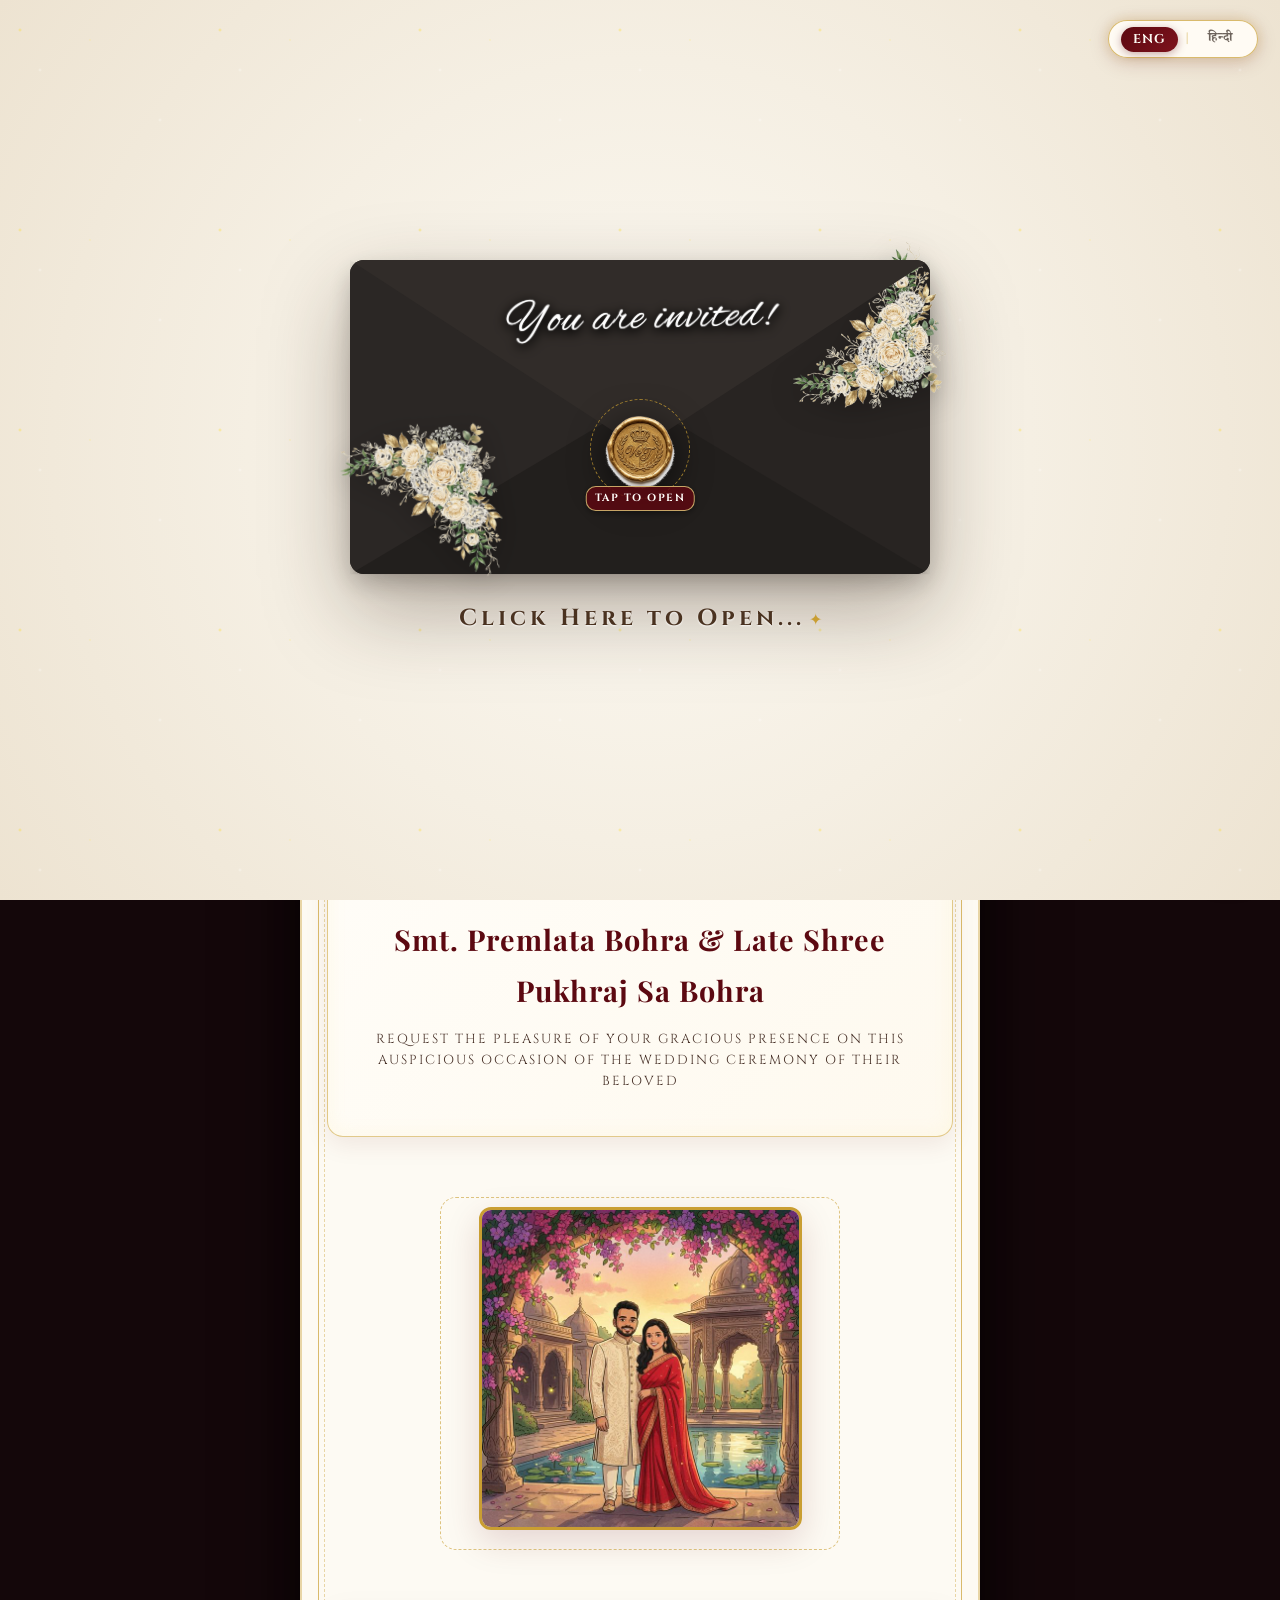
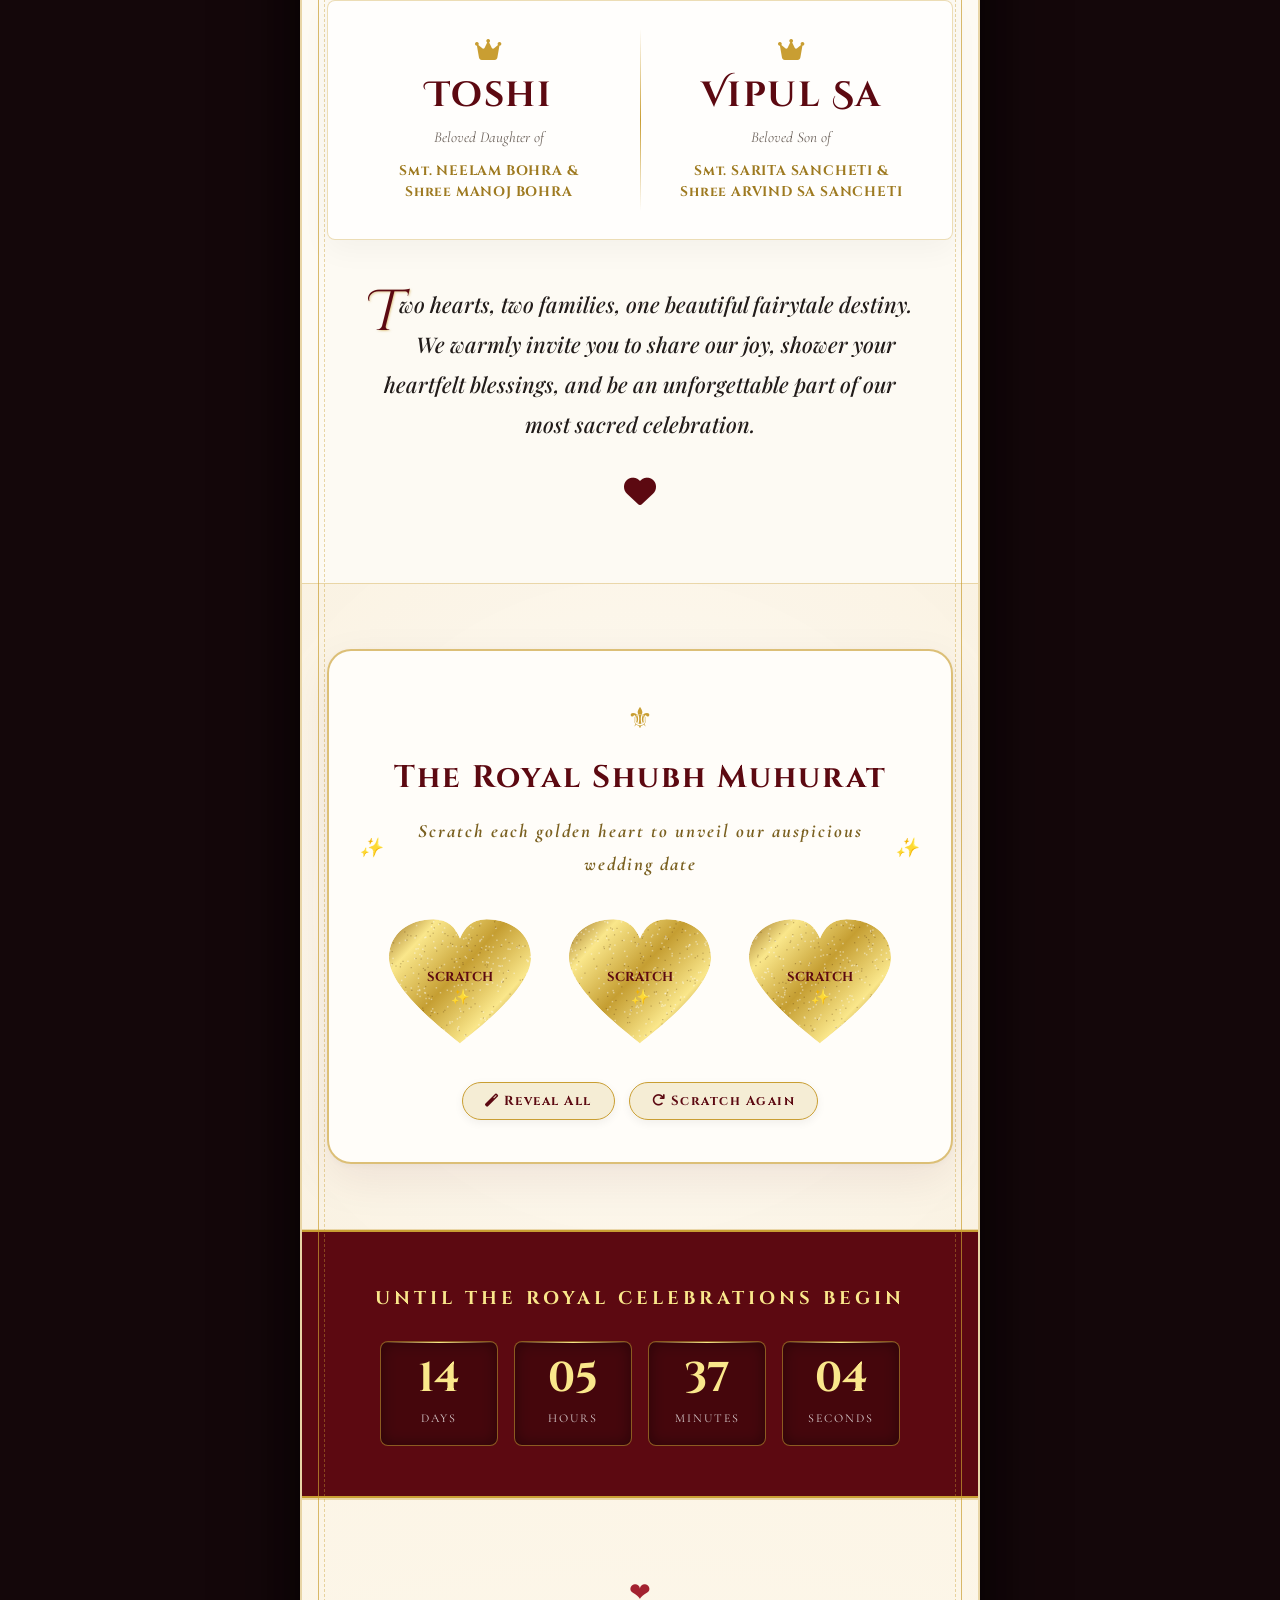
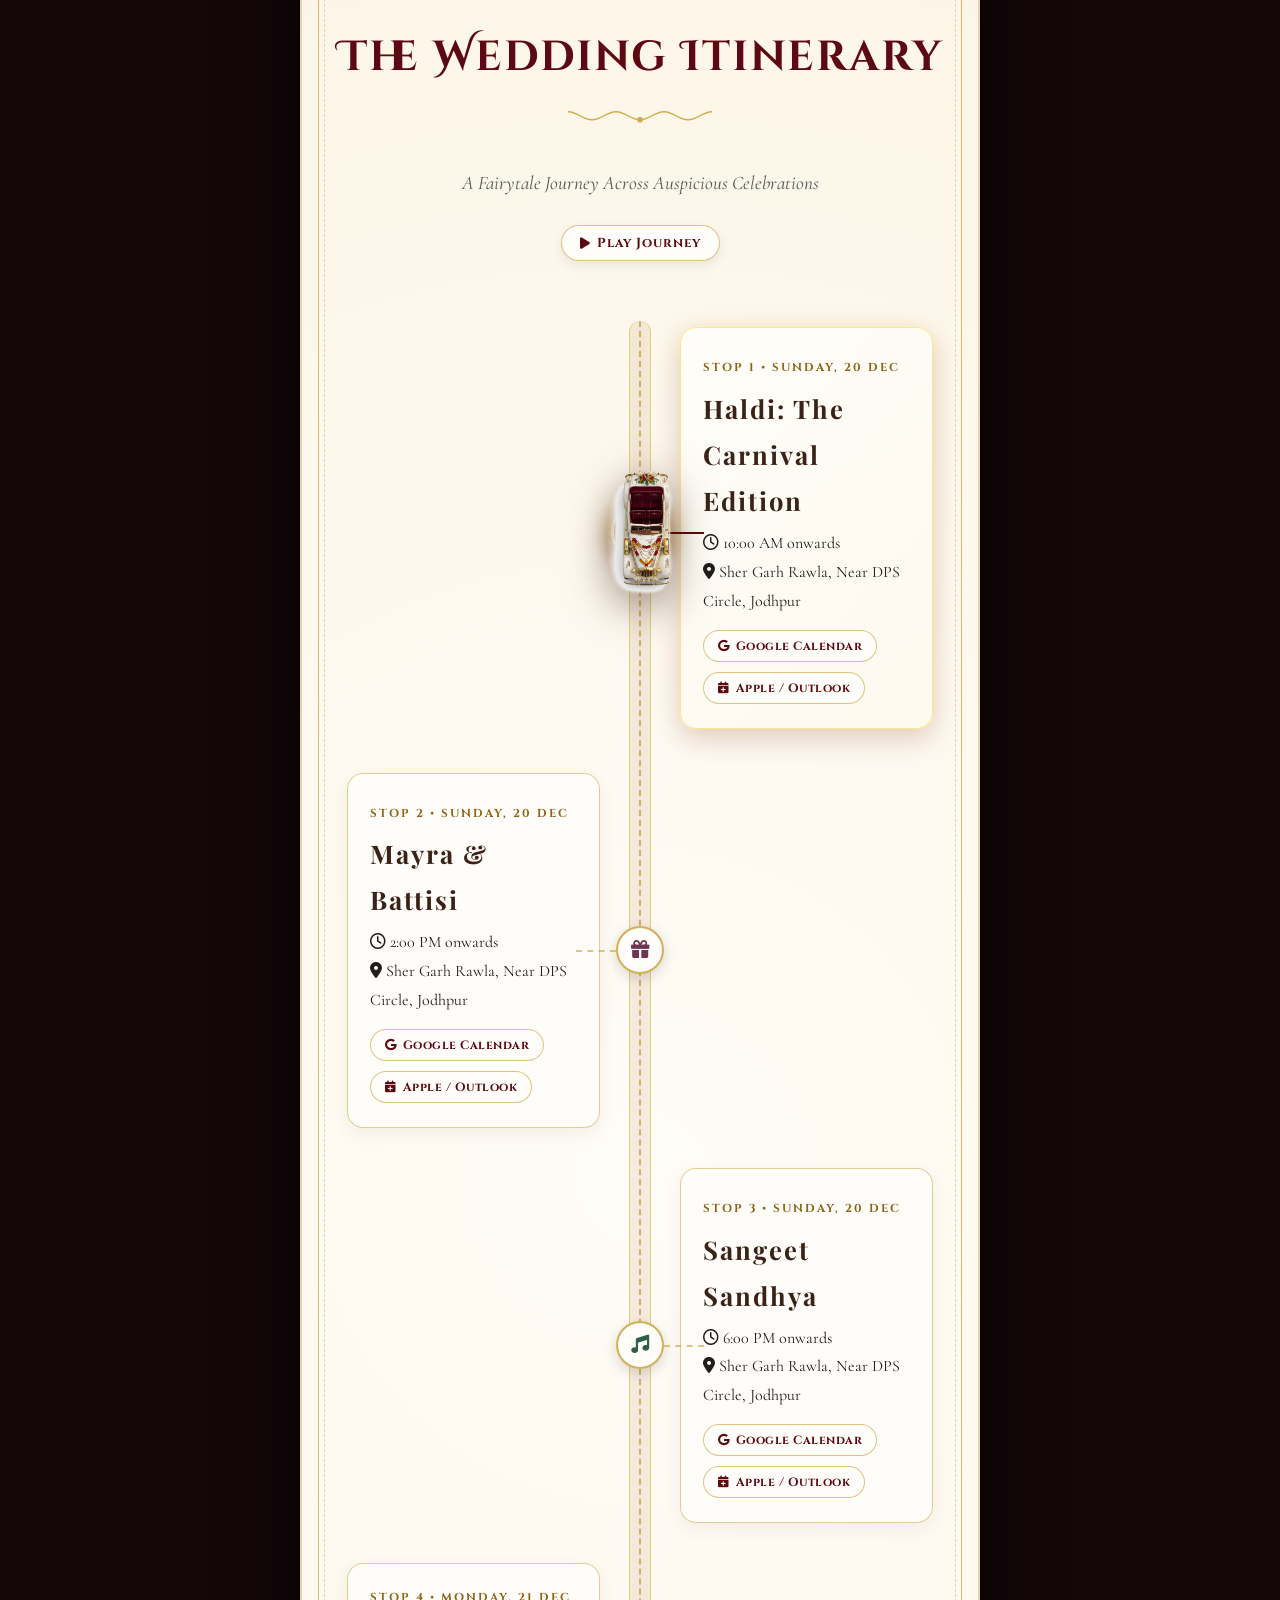
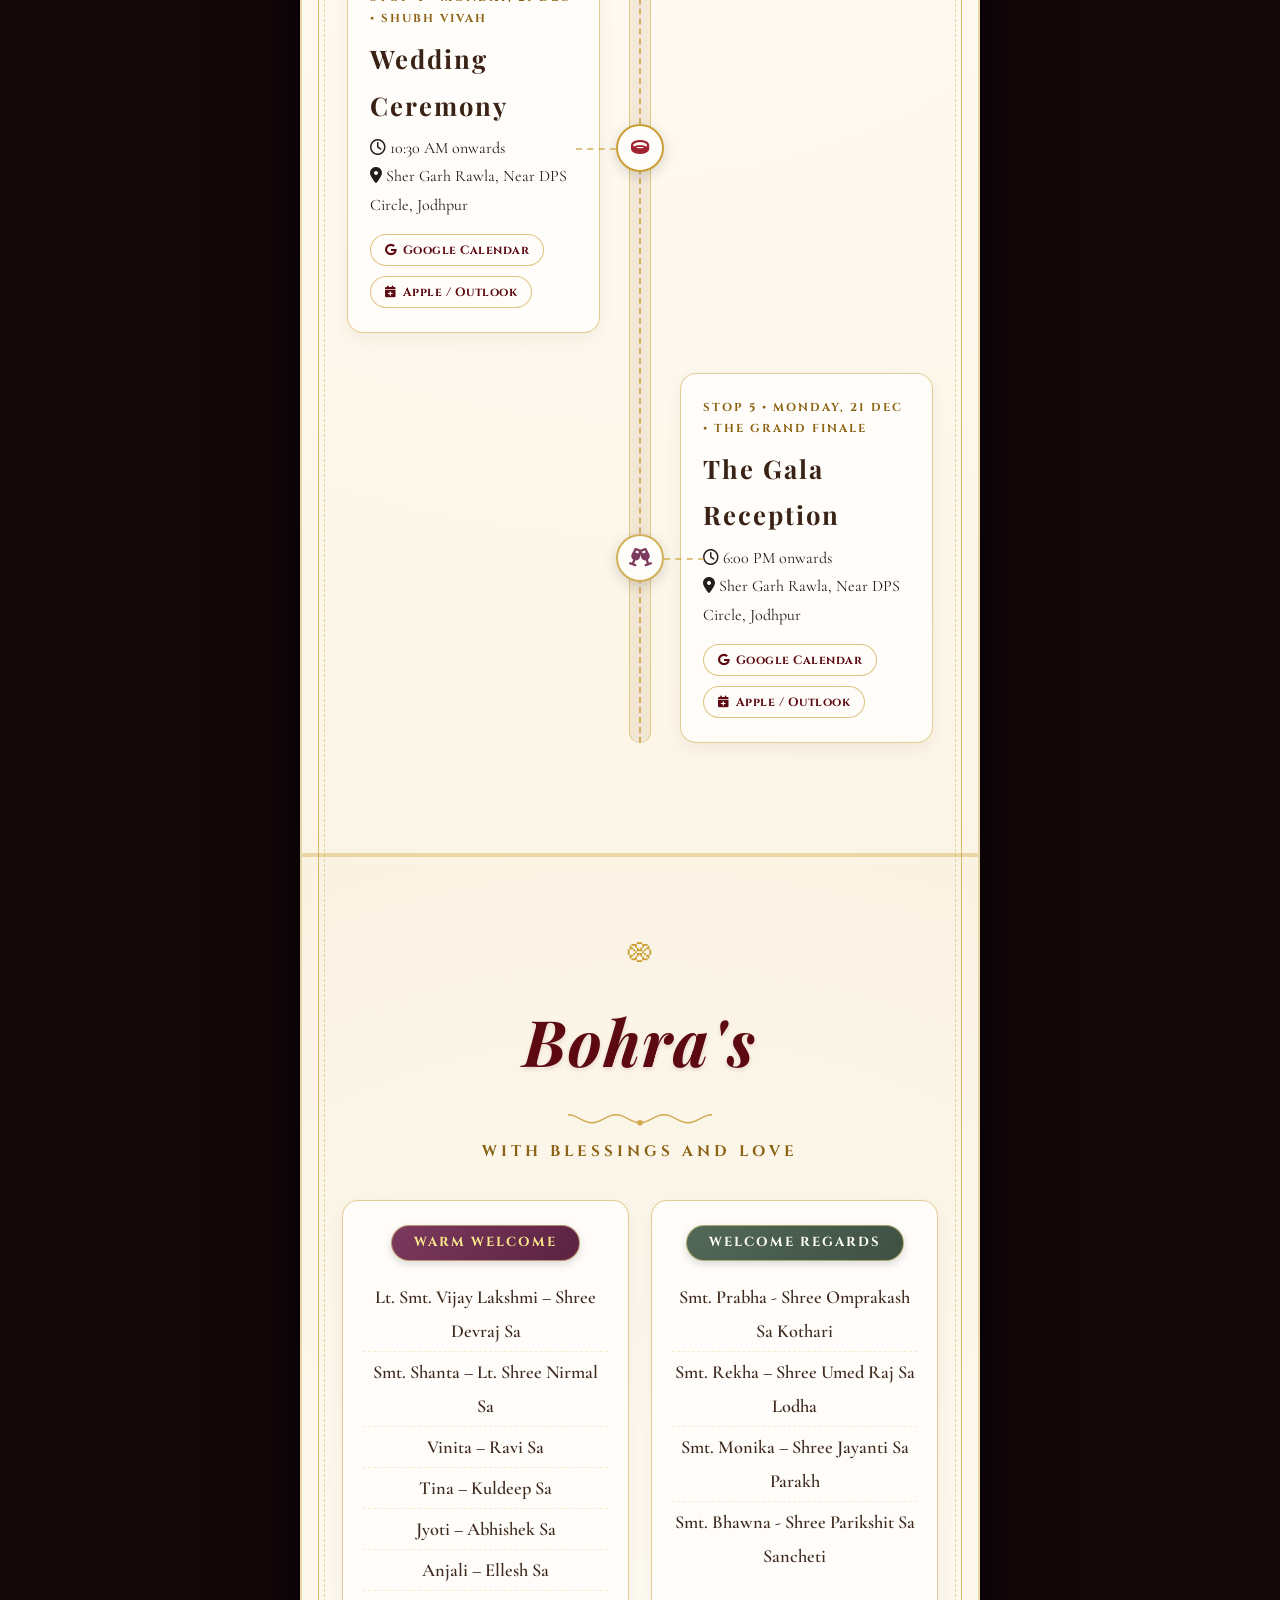
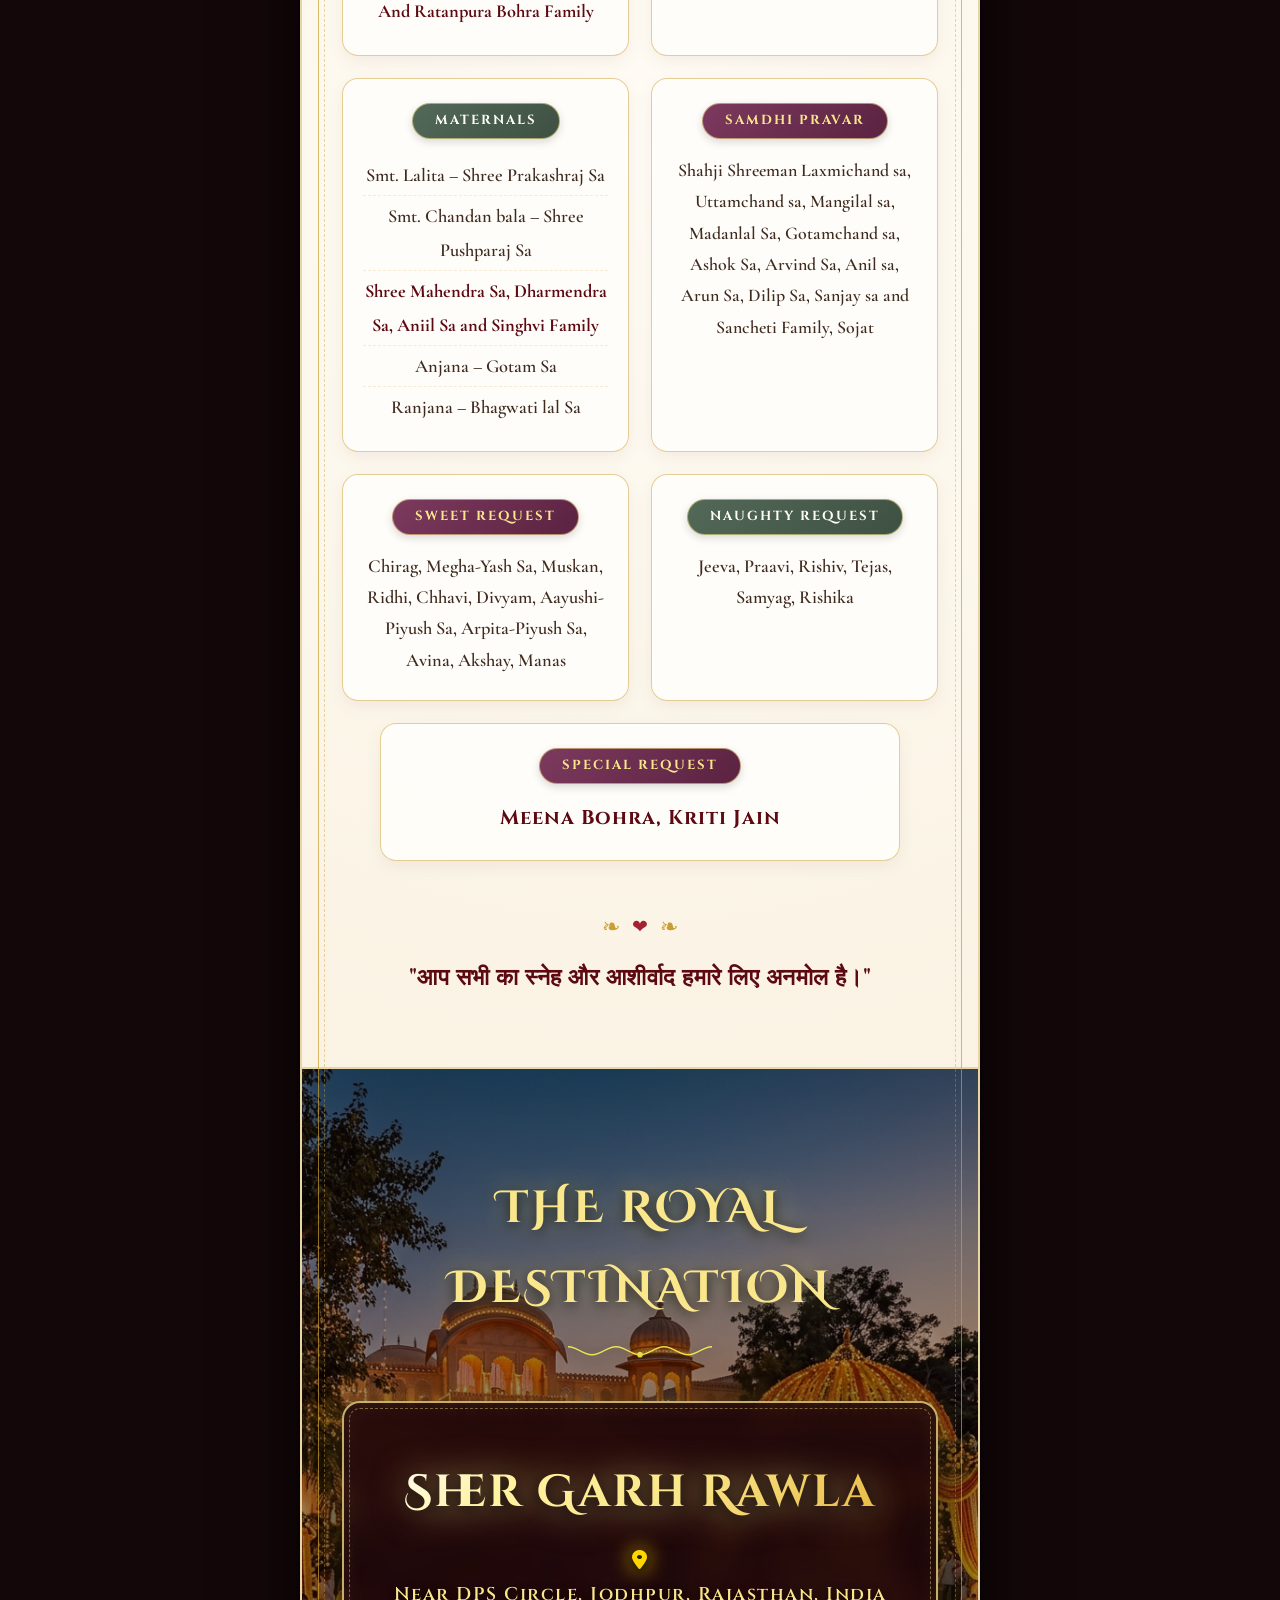
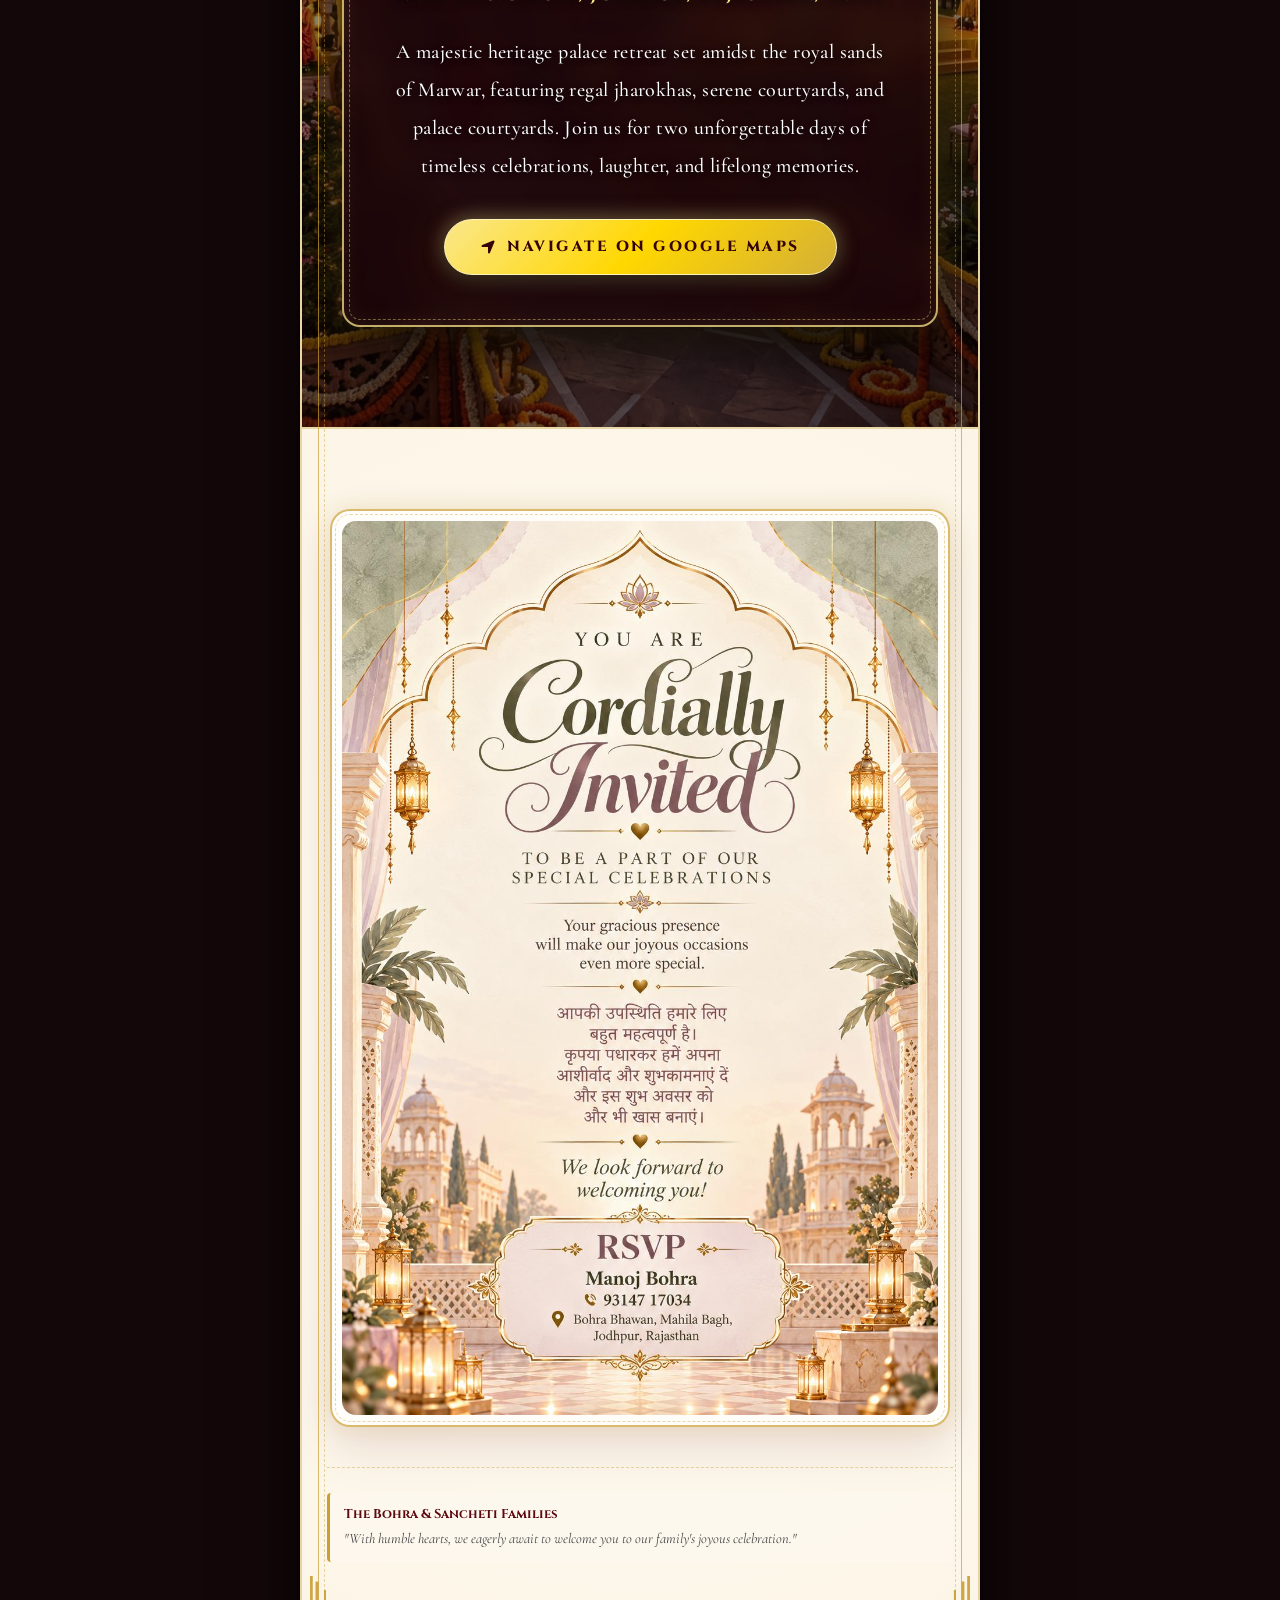
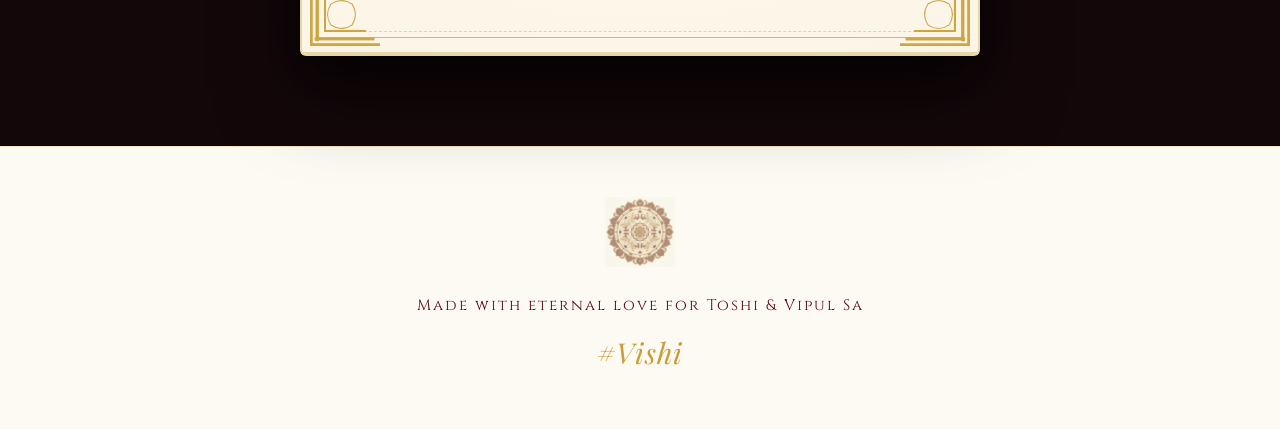
==== commit 8b01bc58: "Enhance hero section: peacock-free royal arch, larger divine Ganesha, scratch card fix, and balanced" ====
--- a/deploy/index.html
+++ b/deploy/index.html
@@ -22,7 +22,7 @@
     <link href="https://unpkg.com/aos@2.3.1/dist/aos.css" rel="stylesheet">
 
     <!-- Custom CSS -->
-    <link rel="stylesheet" href="static/invitation/css/royal_wedding.css?v=1.2">
+    <link rel="stylesheet" href="static/invitation/css/royal_wedding.css?v=2.0">
 
     <!-- FontAwesome Icons -->
     <link rel="stylesheet" href="https://cdnjs.cloudflare.com/ajax/libs/font-awesome/6.4.0/css/all.min.css">
@@ -146,12 +146,12 @@
              HERO SECTION (AUSPICIOUS INVOCATION & PROCLAMATION) - PAGES 1 & 2
              ========================================================================== -->
         <section id="hero" class="hero jain-theme-bg"
-            style="background-image: url('static/invitation/images/bg_full.png');">
+            style="background-image: url('static/invitation/images/bg_full.png?v=2.0');">
             <div class="hero-content" data-aos="zoom-in" data-aos-duration="1400">
 
                 <!-- Lord Ganesha in Palace Arch -->
                 <div class="ganesha-top" data-aos="fade-down" data-aos-delay="200">
-                    <img src="static/invitation/images/ganesha.png" alt="Lord Ganesha" class="ganesha-img">
+                    <img src="static/invitation/images/ganesha_lotus.png" alt="Lord Ganesha" class="ganesha-img">
                 </div>
 
                 <p class="cinzel shree-ganesh" data-i18n="shree_ganesh">|| SHREE GANESHAYA NAMAH ||</p>
@@ -159,7 +159,7 @@
                 <h2 class="main-title bride-name" data-i18n="bride_name">TOSHI</h2>
                 <h2 class="main-title couple-connector" data-i18n="couple_connector">with</h2>
                 <h2 class="main-title groom-name" data-i18n="groom_name">VIPUL SA</h2>
-                <p class="hero-auspicious-tag" data-i18n="hero_tag">Under the celestial constellation of love, grace & eternal devotion</p>
+                <p class="hero-auspicious-tag" data-i18n="hero_tag">Under the celestial constellation of love, grace &amp;<br>eternal devotion</p>
             </div>
         </section>
 
@@ -285,11 +285,11 @@
 
                     <!-- Interactive Controls -->
                     <div class="scratch-card-actions">
-                        <button class="btn-scratch-reset" onclick="revealAllHearts()" data-i18n="scratch_reveal_all">
-                            <i class="fas fa-magic"></i> Reveal All
+                        <button class="btn-scratch-reset" onclick="revealAllHearts()">
+                            <i class="fas fa-magic"></i> <span data-i18n="scratch_reveal_all">Reveal All</span>
                         </button>
-                        <button class="btn-scratch-reset" onclick="resetAllHearts()" data-i18n="scratch_again">
-                            <i class="fas fa-redo"></i> Scratch Again
+                        <button class="btn-scratch-reset" onclick="resetAllHearts()">
+                            <i class="fas fa-redo"></i> <span data-i18n="scratch_again">Scratch Again</span>
                         </button>
                     </div>
                 </div>
@@ -843,7 +843,7 @@
     </script>
 
     <!-- Custom JS -->
-    <script src="static/invitation/js/script.js?v=3.1"></script>
+    <script src="static/invitation/js/script.js?v=3.2"></script>
 </body>
 
 </html>
--- a/deploy/static/invitation/css/royal_wedding.css
+++ b/deploy/static/invitation/css/royal_wedding.css
@@ -816,7 +816,7 @@
 }
 
 .hero-content {
-    top: 18%;
+    top: 15%;
     position: relative;
     z-index: 2;
     background: transparent;
@@ -824,8 +824,8 @@
     padding: 0;
     border: none;
     box-shadow: none;
-    width: 45%;
-    max-width: 45%;
+    width: 56%;
+    max-width: 56%;
     margin: 0 auto;
     display: flex;
     flex-direction: column;
@@ -850,76 +850,92 @@
 }
 
 .ganesha-top {
-    margin: 0 0 2px 0;
+    margin: 0 auto 5px auto;
     line-height: 1;
+    display: flex;
+    justify-content: center;
+    align-items: center;
 }
 
 .ganesha-img {
-    width: clamp(28px, 5.5vw, 40px);
+    width: clamp(58px, 6.8vw, 80px);
+    max-height: 92px;
     height: auto;
-    border-radius: 4px;
-    box-shadow: 0 2px 6px rgba(92, 9, 17, 0.35);
-    filter: drop-shadow(0 2px 6px rgba(160, 100, 20, 0.45));
+    object-fit: contain;
+    border-radius: 0;
+    box-shadow: none;
+    background: transparent;
+    filter: drop-shadow(0 4px 10px rgba(92, 9, 17, 0.22)) drop-shadow(0 0 12px rgba(212, 160, 23, 0.42));
+    transition: transform 0.4s ease, filter 0.4s ease;
+}
+
+.ganesha-img:hover {
+    transform: scale(1.06);
+    filter: drop-shadow(0 6px 14px rgba(92, 9, 17, 0.3)) drop-shadow(0 0 18px rgba(212, 160, 23, 0.65));
 }
 
 .shree-ganesh {
-    padding: 5px;
+    font-family: 'Cinzel', serif;
+    font-size: clamp(0.70rem, 1.3vw, 0.82rem);
+    font-weight: 800;
+    letter-spacing: 2px;
     color: #5c0911;
-    font-size: 0.62rem;
-    letter-spacing: 1px;
     white-space: nowrap !important;
-    margin: 0 auto 2px auto;
+    margin: 4px auto 6px auto;
+    padding: 0;
+    line-height: 1.15;
+    text-shadow: 0 1px 2px rgba(255, 255, 255, 0.95), 0 0 6px rgba(255, 245, 220, 0.8);
+}
+
+.sub-title {
+    font-family: 'Cinzel', serif;
+    font-size: clamp(0.60rem, 1.25vw, 0.76rem);
+    font-weight: 700;
+    letter-spacing: 1.2px;
+    line-height: 1.35;
+    color: #451b22;
+    text-transform: uppercase;
+    margin: 0 auto 8px auto;
+    padding: 0 12px;
+    box-sizing: border-box;
+    width: 100%;
+    text-shadow: 0 1px 2px rgba(255, 255, 255, 0.9);
+}
+
+.main-title {
+    font-family: 'Cinzel', serif;
+    font-size: clamp(1.6rem, 3.8vw, 2.3rem);
     font-weight: 800;
-    text-shadow: 0 1px 2px rgba(255, 255, 255, 0.95), 0 0 5px rgba(255, 245, 220, 0.9);
-    font-family: 'Cinzel', serif;
-    line-height: 1.15;
-}
-
-.sub-title {
-    padding-top: 5px;
-    padding-bottom: 10px;
-    font-size: clamp(0.42rem, 1.2vw, 0.55rem);
-    letter-spacing: 0.6px;
-    text-transform: uppercase;
-    margin: 0 auto 2px auto;
-    padding-left: 40px;
-    padding-right: 40px;
-    box-sizing: border-box;
-    color: #3a141a;
-    font-weight: 700;
-    line-height: 1.22;
-    width: 100%;
-    text-shadow: 0 1px 2px rgba(255, 255, 255, 0.95);
-    font-family: 'Cinzel', serif;
-}
-
-.main-title {
-    font-family: 'Cinzel Decorative', 'Cinzel', serif;
-    font-size: clamp(0.98rem, 3.2vw, 1.45rem);
-    line-height: 1.02;
+    letter-spacing: 3px;
+    line-height: 1.05;
     margin: 0 auto;
-    letter-spacing: 1.2px;
     white-space: nowrap !important;
-    background: linear-gradient(135deg, #5c0911 0%, #7d121c 50%, #5c0911 100%);
+    color: #5c0911;
+    background: linear-gradient(135deg, #5c0911 0%, #7d121c 50%, #4a080e 100%);
     -webkit-background-clip: text;
     background-clip: text;
     -webkit-text-fill-color: transparent;
-    filter: drop-shadow(0 1px 3px rgba(255, 255, 255, 0.95)) drop-shadow(0 0 2px #fff);
+    filter: drop-shadow(0 1px 2px rgba(255, 255, 255, 0.95)) drop-shadow(0 0 1px rgba(201, 158, 50, 0.4));
+}
+
+.groom-name {
+    word-spacing: 12px;
+    letter-spacing: 3.5px;
 }
 
 .main-title.couple-connector,
 h2.main-title:nth-of-type(3) {
-    font-family: 'Cormorant Garamond', 'Playfair Display', serif;
-    font-style: italic;
-    font-size: clamp(0.72rem, 2.0vw, 0.95rem);
-    letter-spacing: 0.8px;
-    line-height: 0.95;
-    margin: 0 auto;
+    font-family: 'Alex Brush', cursive;
+    font-size: clamp(1.4rem, 3.2vw, 2.0rem);
+    font-weight: 400;
+    letter-spacing: 1px;
+    line-height: 1;
+    margin: 2px auto;
     text-transform: lowercase;
-    color: #7d121c;
+    color: #8f2d3d;
     background: none;
-    -webkit-text-fill-color: #7d121c;
-    filter: drop-shadow(0 1px 2px rgba(255, 255, 255, 0.95));
+    -webkit-text-fill-color: #8f2d3d;
+    filter: drop-shadow(0 1px 2px rgba(255, 255, 255, 0.9));
 }
 
 .wedding-date-hero {
@@ -935,24 +951,26 @@
 }
 
 .hero-auspicious-tag {
-    padding-left: 65px;
-    padding-right: 70px;
-    padding-top: 20px;
     display: block;
     width: 100%;
-    margin: 3px auto 0 auto;
+    margin: 10px auto 0 auto;
+    padding: 6px 36px 6px 60px;
+    padding-left: 60px !important;
+    padding-right: 36px !important;
     background: none !important;
     border: none !important;
     box-shadow: none !important;
     backdrop-filter: none !important;
+    -webkit-backdrop-filter: none !important;
     color: #4a0e17;
     font-family: 'Cormorant Garamond', 'Playfair Display', serif;
     font-style: italic;
-    font-size: clamp(0.54rem, 1.5vw, 0.70rem);
-    font-weight: 600;
-    letter-spacing: 0.2px;
-    line-height: 1.18;
-    text-shadow: 0 1px 2px rgba(255, 255, 255, 0.95), 0 0 4px rgba(255, 245, 220, 0.9);
+    font-size: clamp(0.70rem, 1.35vw, 0.85rem);
+    font-weight: 700;
+    letter-spacing: 0.5px;
+    line-height: 1.35;
+    text-shadow: 0 1px 2px #ffffff, 0 0 6px rgba(255, 255, 255, 0.95), 0 0 12px rgba(255, 248, 225, 0.9);
+    box-sizing: border-box;
 }
 
 /* ==========================================================================
@@ -3817,9 +3835,11 @@
 .heart-scratch-canvas {
     position: absolute;
     inset: 0;
-    width: 100%;
-    height: 100%;
+    width: 100% !important;
+    height: 100% !important;
     z-index: 5;
+    clip-path: url(#heartClip);
+    -webkit-clip-path: url(#heartClip);
     transition: opacity 0.5s ease;
 }
 
@@ -4821,8 +4841,8 @@
     }
 
     .hero-content {
-        max-width: 45% !important;
-        width: 45% !important;
+        max-width: 58% !important;
+        width: 58% !important;
         padding: 0 !important;
         margin: 0 auto !important;
         box-sizing: border-box !important;
@@ -4831,29 +4851,37 @@
         align-items: center !important;
         justify-content: center !important;
         text-align: center !important;
+        top: 14% !important;
     }
 
     .ganesha-top {
-        margin: 0 0 2px 0 !important;
+        margin: 0 auto 3px auto !important;
         line-height: 1 !important;
         opacity: 1 !important;
         transform: none !important;
+        display: flex !important;
+        justify-content: center !important;
+        align-items: center !important;
     }
 
     .ganesha-img {
-        width: clamp(28px, 6.5vw, 36px) !important;
+        width: clamp(46px, 12vw, 56px) !important;
+        max-height: 64px !important;
         height: auto !important;
-        border-radius: 3px !important;
-        box-shadow: 0 2px 5px rgba(92, 9, 17, 0.35) !important;
-        filter: drop-shadow(0 2px 5px rgba(160, 100, 20, 0.45)) !important;
+        object-fit: contain !important;
+        border-radius: 0 !important;
+        box-shadow: none !important;
+        background: transparent !important;
+        filter: drop-shadow(0 3px 8px rgba(92, 9, 17, 0.2)) drop-shadow(0 0 10px rgba(212, 160, 23, 0.38)) !important;
     }
 
     .cinzel.shree-ganesh,
     .shree-ganesh {
-        font-size: 0.62rem !important;
-        letter-spacing: 1px !important;
+        font-size: 0.65rem !important;
+        letter-spacing: 1.2px !important;
         white-space: nowrap !important;
-        margin: 0 auto 2px auto !important;
+        margin: 2px auto 4px auto !important;
+        padding: 0 !important;
         line-height: 1.15 !important;
         color: #5c0911 !important;
         font-weight: 800 !important;
@@ -4861,12 +4889,11 @@
     }
 
     .sub-title {
-        font-size: clamp(0.40rem, 1.3vw, 0.52rem) !important;
-        line-height: 1.22 !important;
-        letter-spacing: 0.5px !important;
-        margin: 0 auto 2px auto !important;
-        padding-left: 25px !important;
-        padding-right: 25px !important;
+        font-size: clamp(0.48rem, 1.4vw, 0.58rem) !important;
+        line-height: 1.28 !important;
+        letter-spacing: 0.8px !important;
+        margin: 0 auto 5px auto !important;
+        padding: 0 4px !important;
         box-sizing: border-box !important;
         width: 100% !important;
         color: #3a141a !important;
@@ -4875,9 +4902,9 @@
     }
 
     .main-title {
-        font-size: clamp(0.96rem, 3.4vw, 1.35rem) !important;
-        letter-spacing: 1.2px !important;
-        line-height: 1.02 !important;
+        font-size: clamp(1.2rem, 3.8vw, 1.45rem) !important;
+        letter-spacing: 2px !important;
+        line-height: 1.05 !important;
         white-space: nowrap !important;
         margin: 0 auto !important;
         color: #5c0911 !important;
@@ -4885,41 +4912,48 @@
         -webkit-background-clip: text !important;
         background-clip: text !important;
         -webkit-text-fill-color: transparent !important;
-        filter: drop-shadow(0 1px 3px rgba(255, 255, 255, 0.95)) drop-shadow(0 0 2px #fff) !important;
+        filter: drop-shadow(0 1px 2px rgba(255, 255, 255, 0.95)) !important;
+    }
+
+    .groom-name {
+        word-spacing: 8px !important;
     }
 
     .main-title.couple-connector,
     h2.main-title:nth-of-type(3) {
-        font-family: 'Cormorant Garamond', 'Playfair Display', serif !important;
-        font-style: italic !important;
-        font-size: clamp(0.70rem, 2.2vw, 0.90rem) !important;
+        font-family: 'Alex Brush', cursive !important;
+        font-size: clamp(1.15rem, 3.2vw, 1.4rem) !important;
         letter-spacing: 0.8px !important;
-        line-height: 0.95 !important;
-        margin: 0 auto !important;
+        line-height: 1 !important;
+        margin: 1px auto !important;
         text-transform: lowercase !important;
-        color: #7d121c !important;
+        color: #8f2d3d !important;
         background: none !important;
-        -webkit-text-fill-color: #7d121c !important;
+        -webkit-text-fill-color: #8f2d3d !important;
         filter: drop-shadow(0 1px 2px rgba(255, 255, 255, 0.95)) !important;
     }
 
-    .hero-auspicious-tag {
+                            .hero-auspicious-tag {
         display: block !important;
         width: 100% !important;
-        margin: 3px auto 0 auto !important;
-        padding: 0 !important;
+        margin: 6px auto 0 auto !important;
+        padding: 6px 25px 6px 48px !important;
+        padding-left: 48px !important;
+        padding-right: 25px !important;
         background: none !important;
         border: none !important;
         box-shadow: none !important;
         backdrop-filter: none !important;
+        -webkit-backdrop-filter: none !important;
         color: #4a0e17 !important;
         font-family: 'Cormorant Garamond', 'Playfair Display', serif !important;
         font-style: italic !important;
-        font-size: clamp(0.52rem, 1.6vw, 0.66rem) !important;
-        font-weight: 600 !important;
-        letter-spacing: 0.2px !important;
-        line-height: 1.18 !important;
-        text-shadow: 0 1px 2px rgba(255, 255, 255, 0.95), 0 0 4px rgba(255, 245, 220, 0.9) !important;
+        font-size: clamp(0.58rem, 1.8vw, 0.68rem) !important;
+        font-weight: 700 !important;
+        letter-spacing: 0.3px !important;
+        line-height: 1.35 !important;
+        text-shadow: 0 1px 2px #ffffff, 0 0 6px rgba(255, 255, 255, 0.95), 0 0 10px rgba(255, 248, 225, 0.9) !important;
+        box-sizing: border-box !important;
     }
 
     /* 3. Story & Patrika Section */
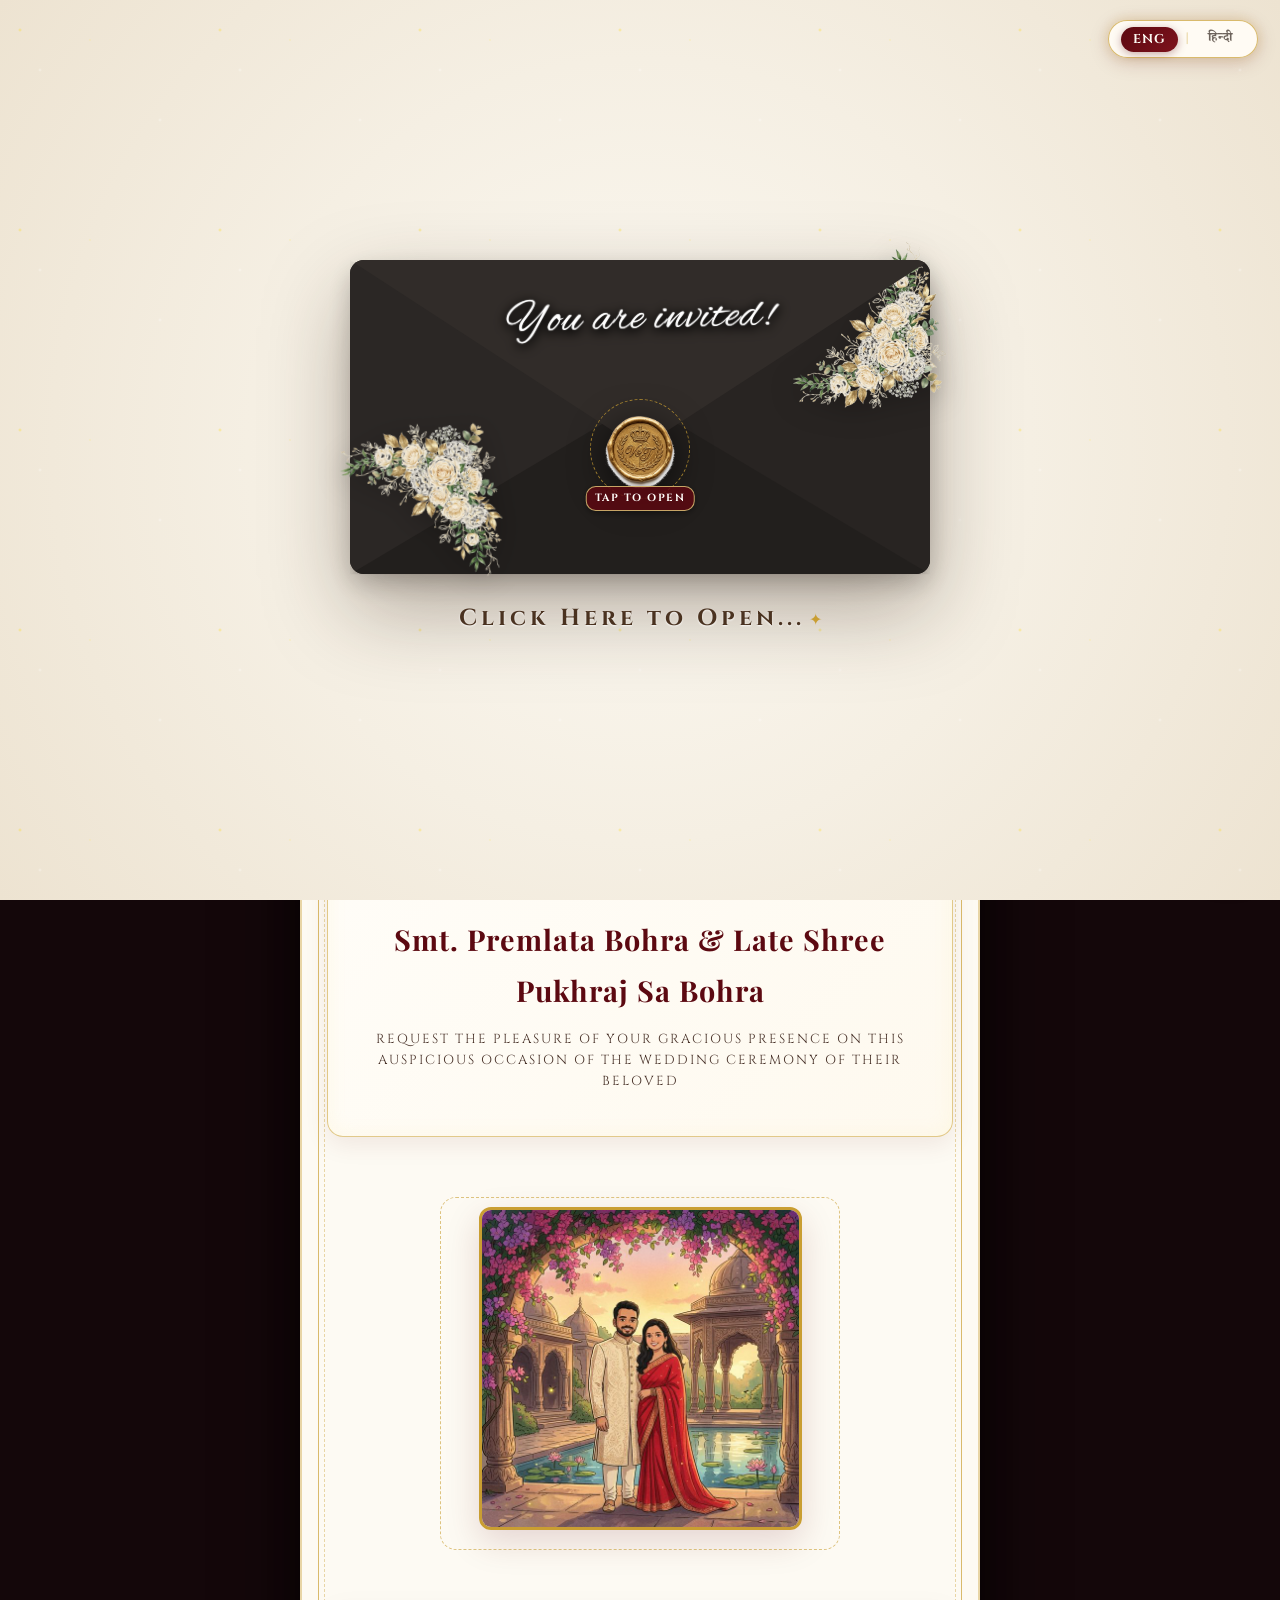
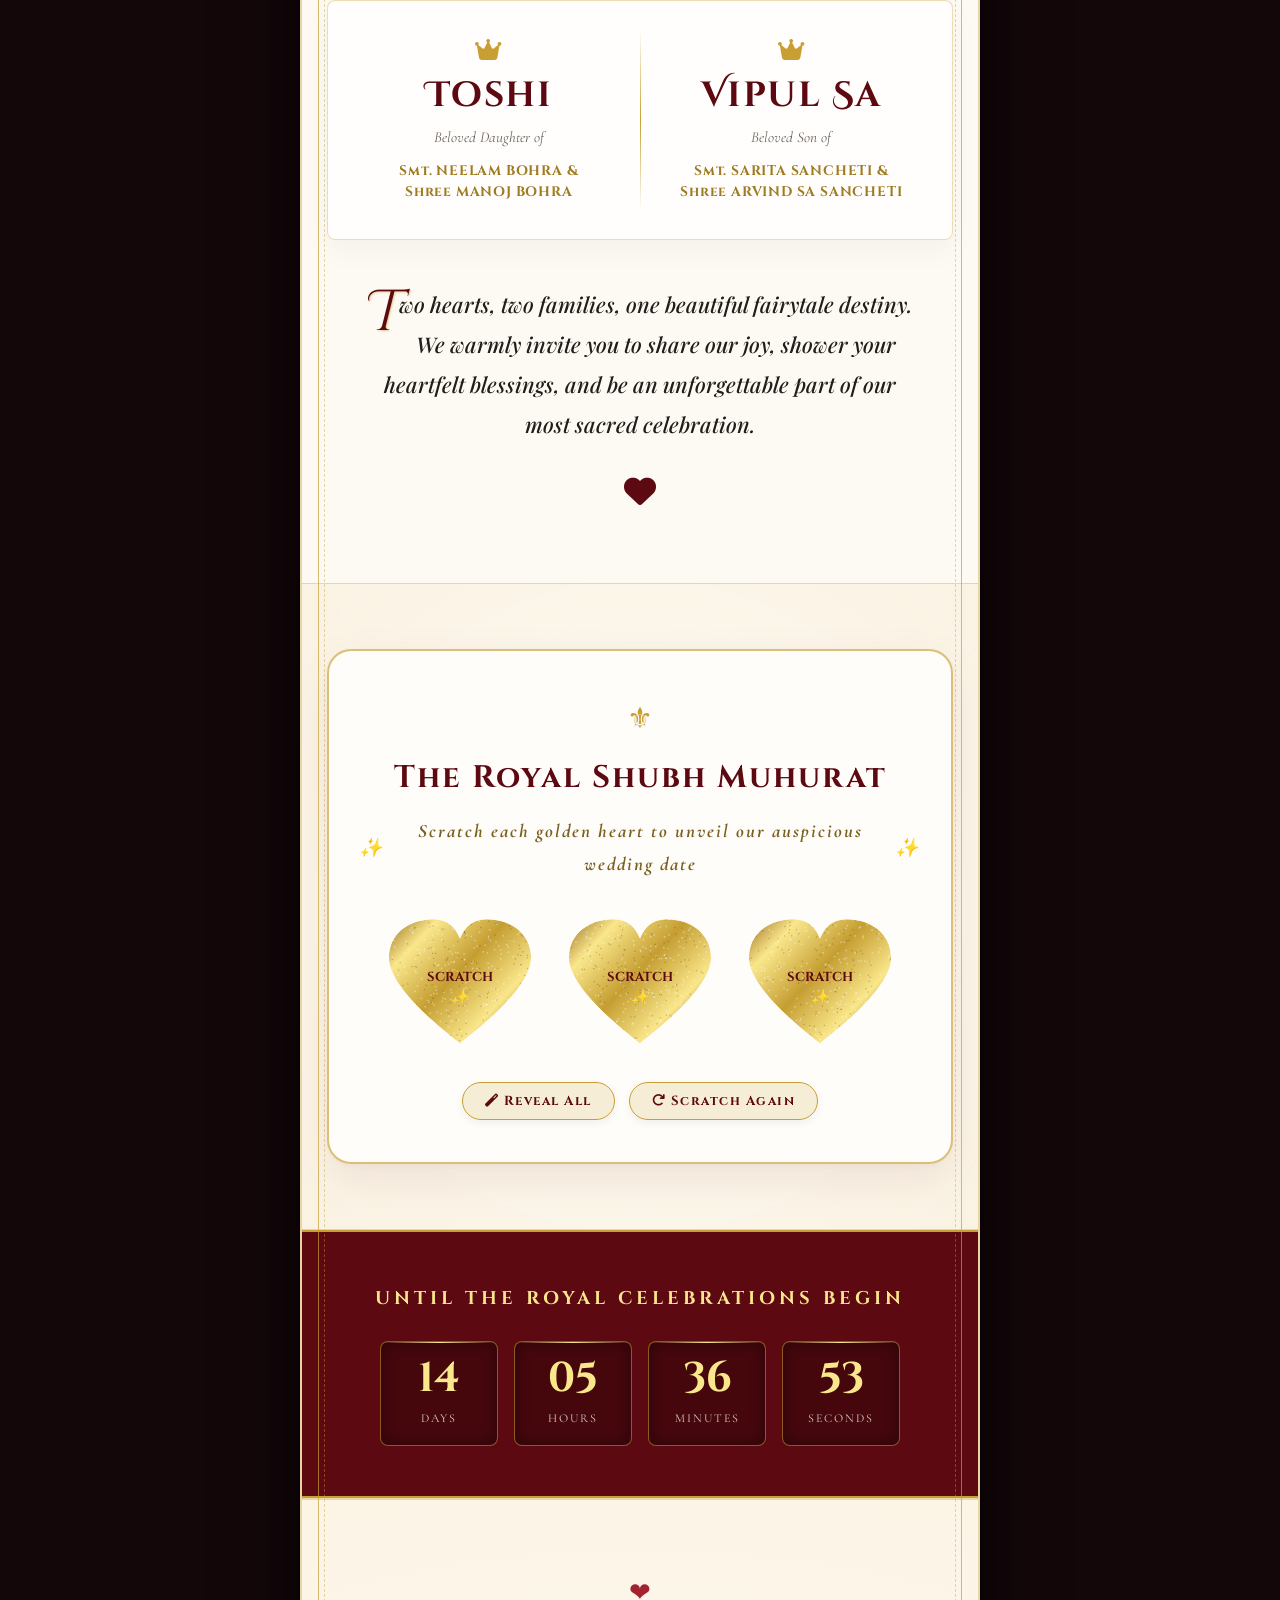
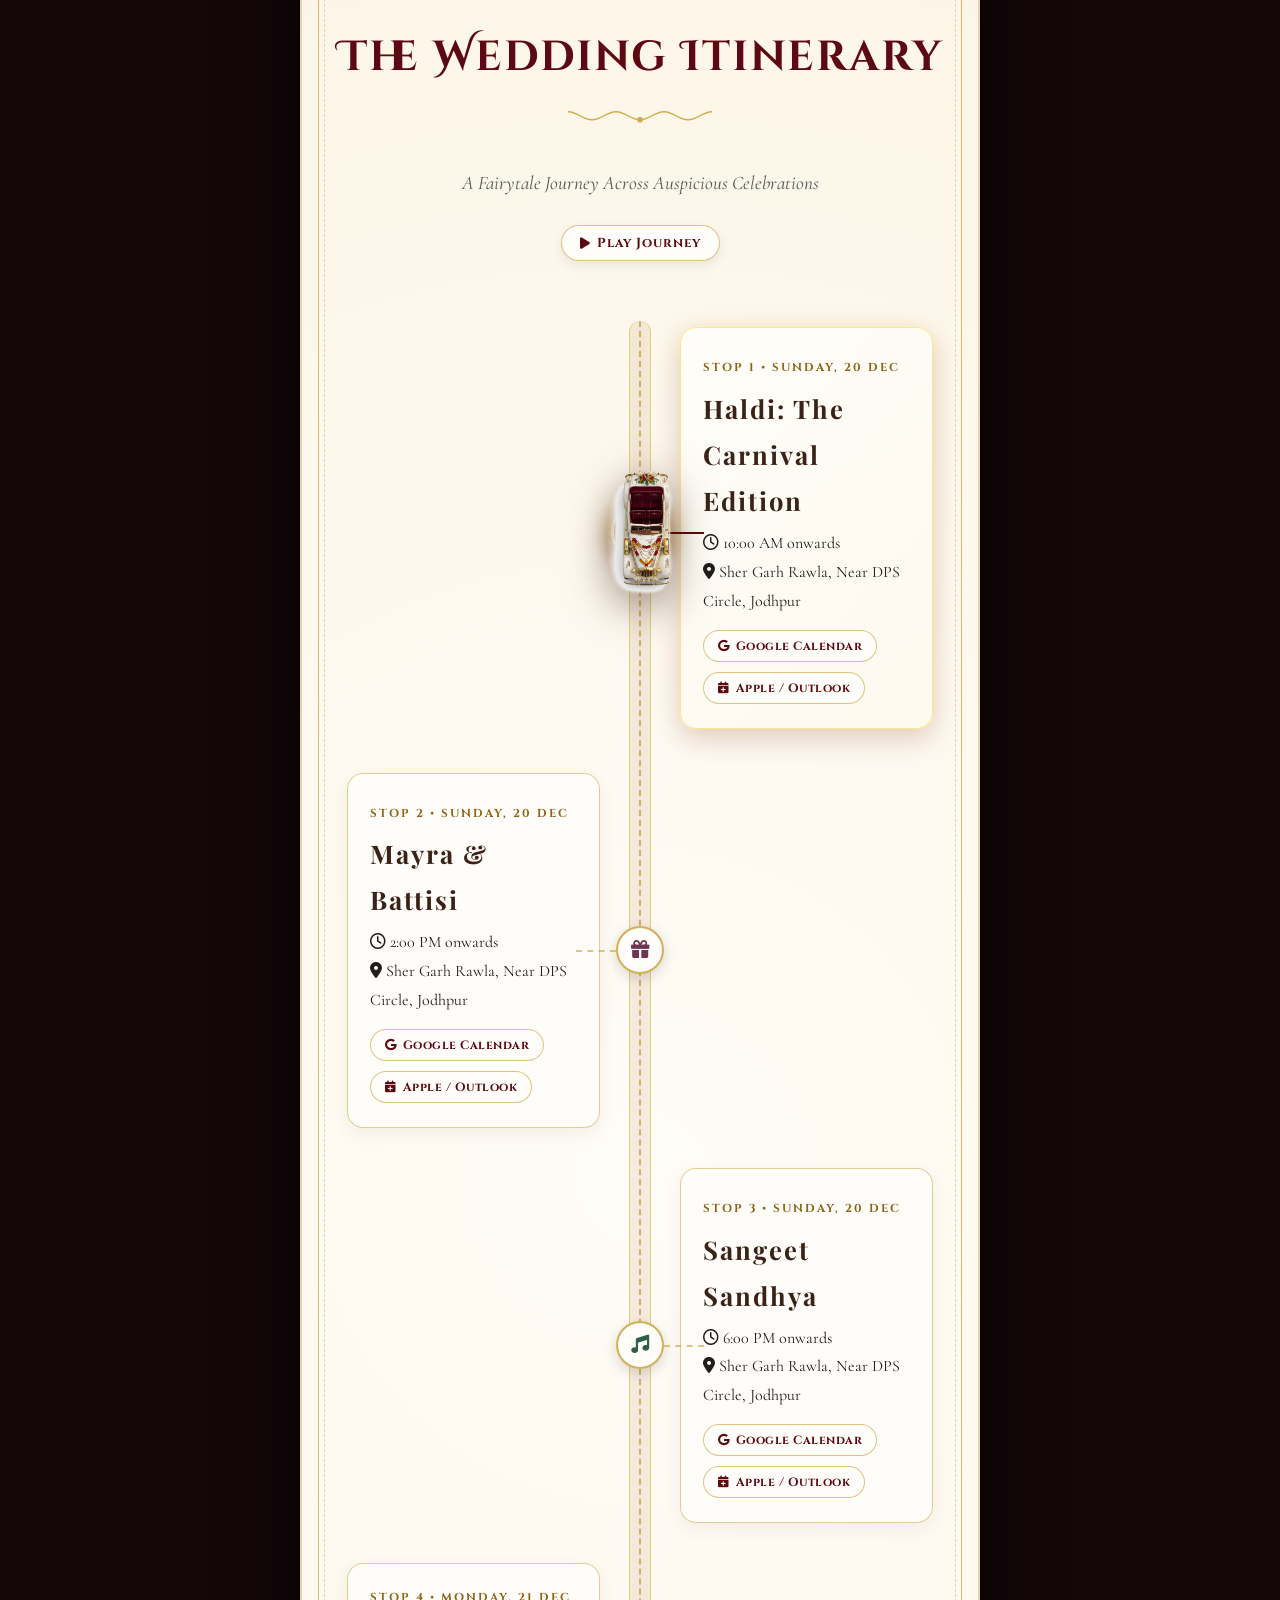
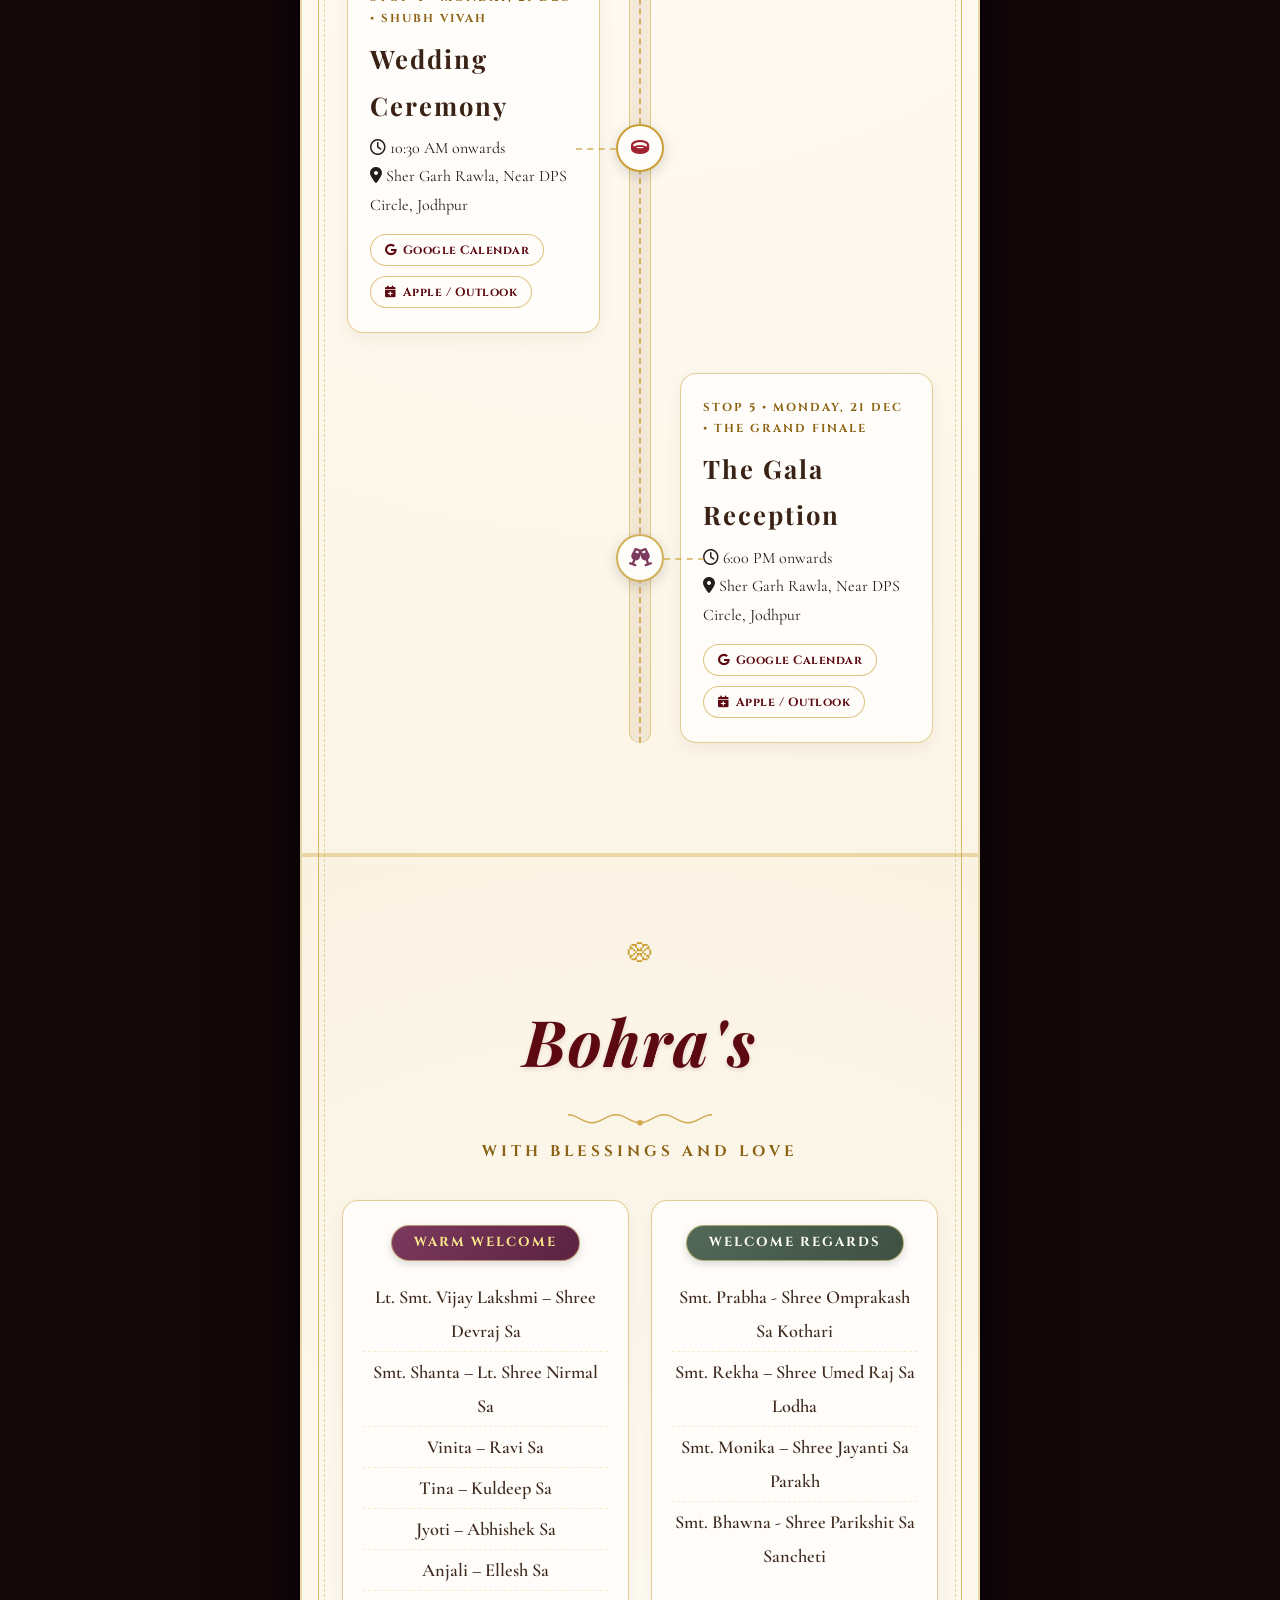
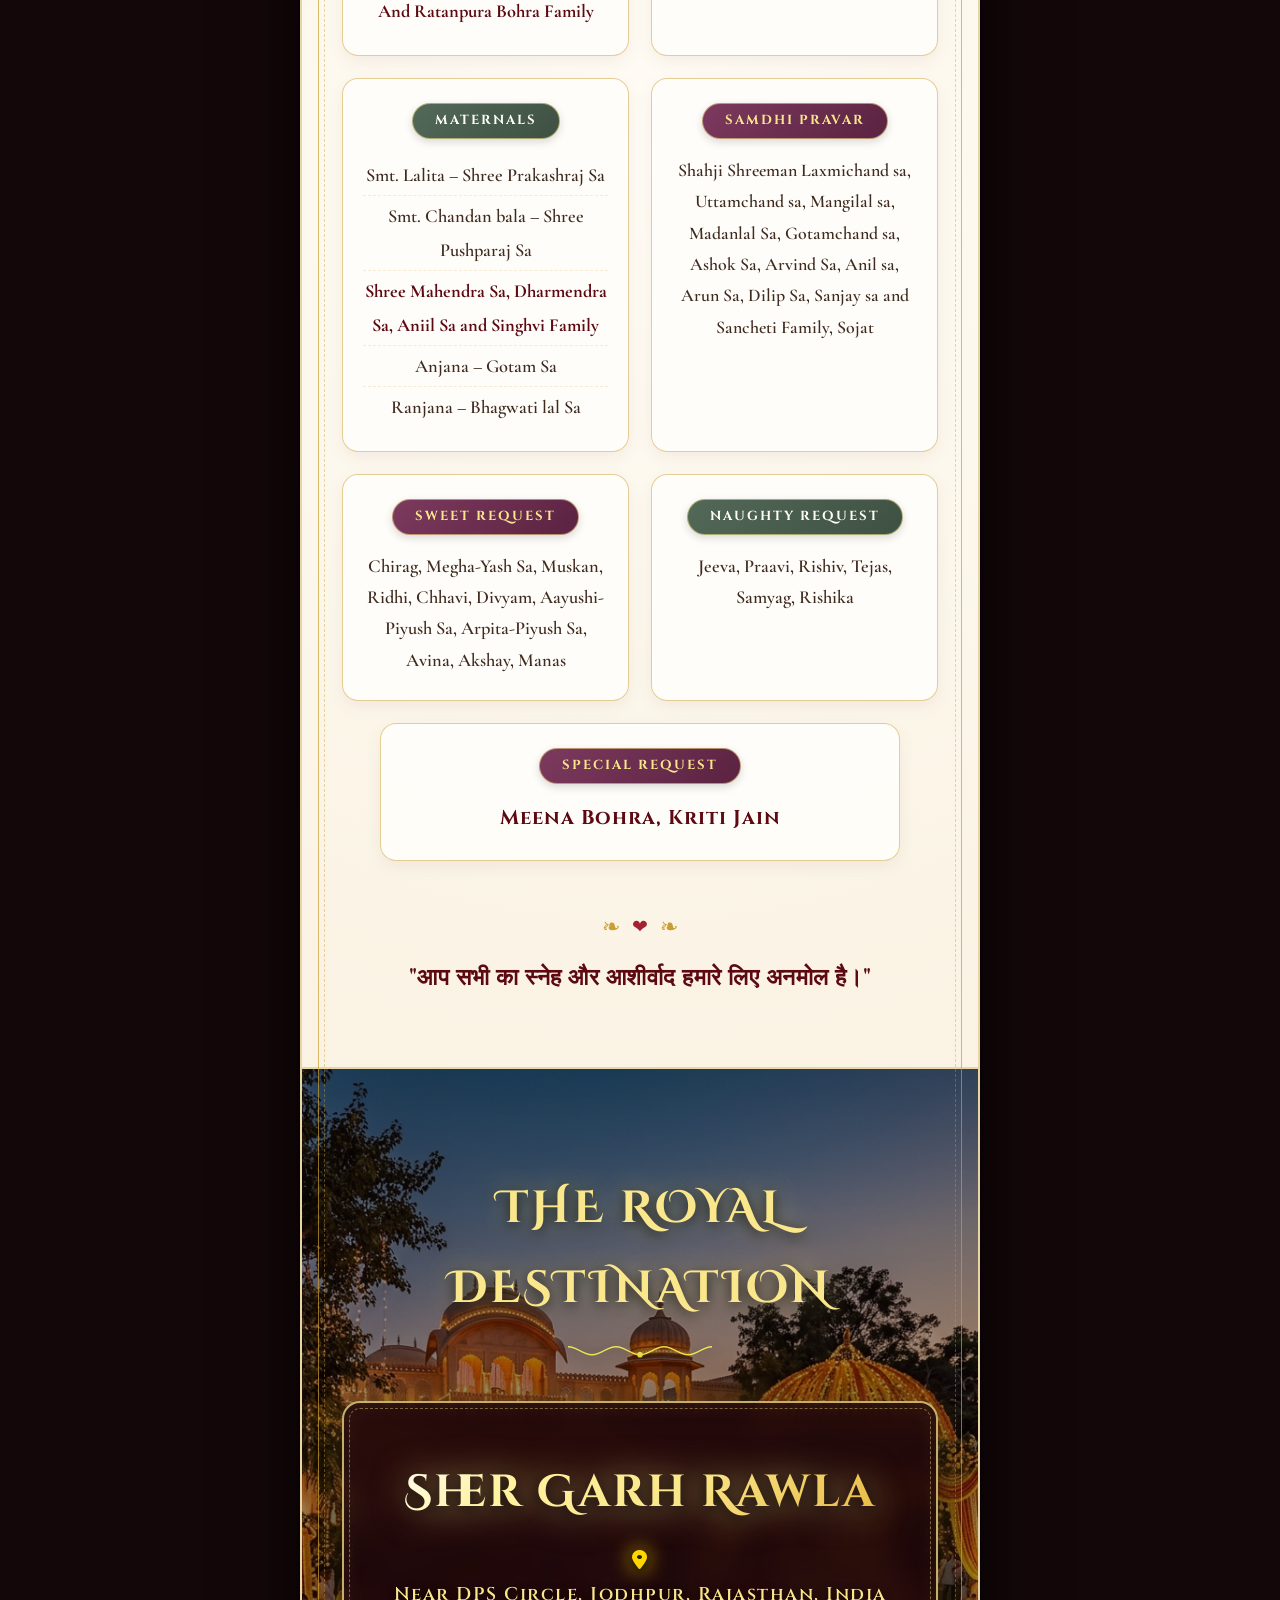
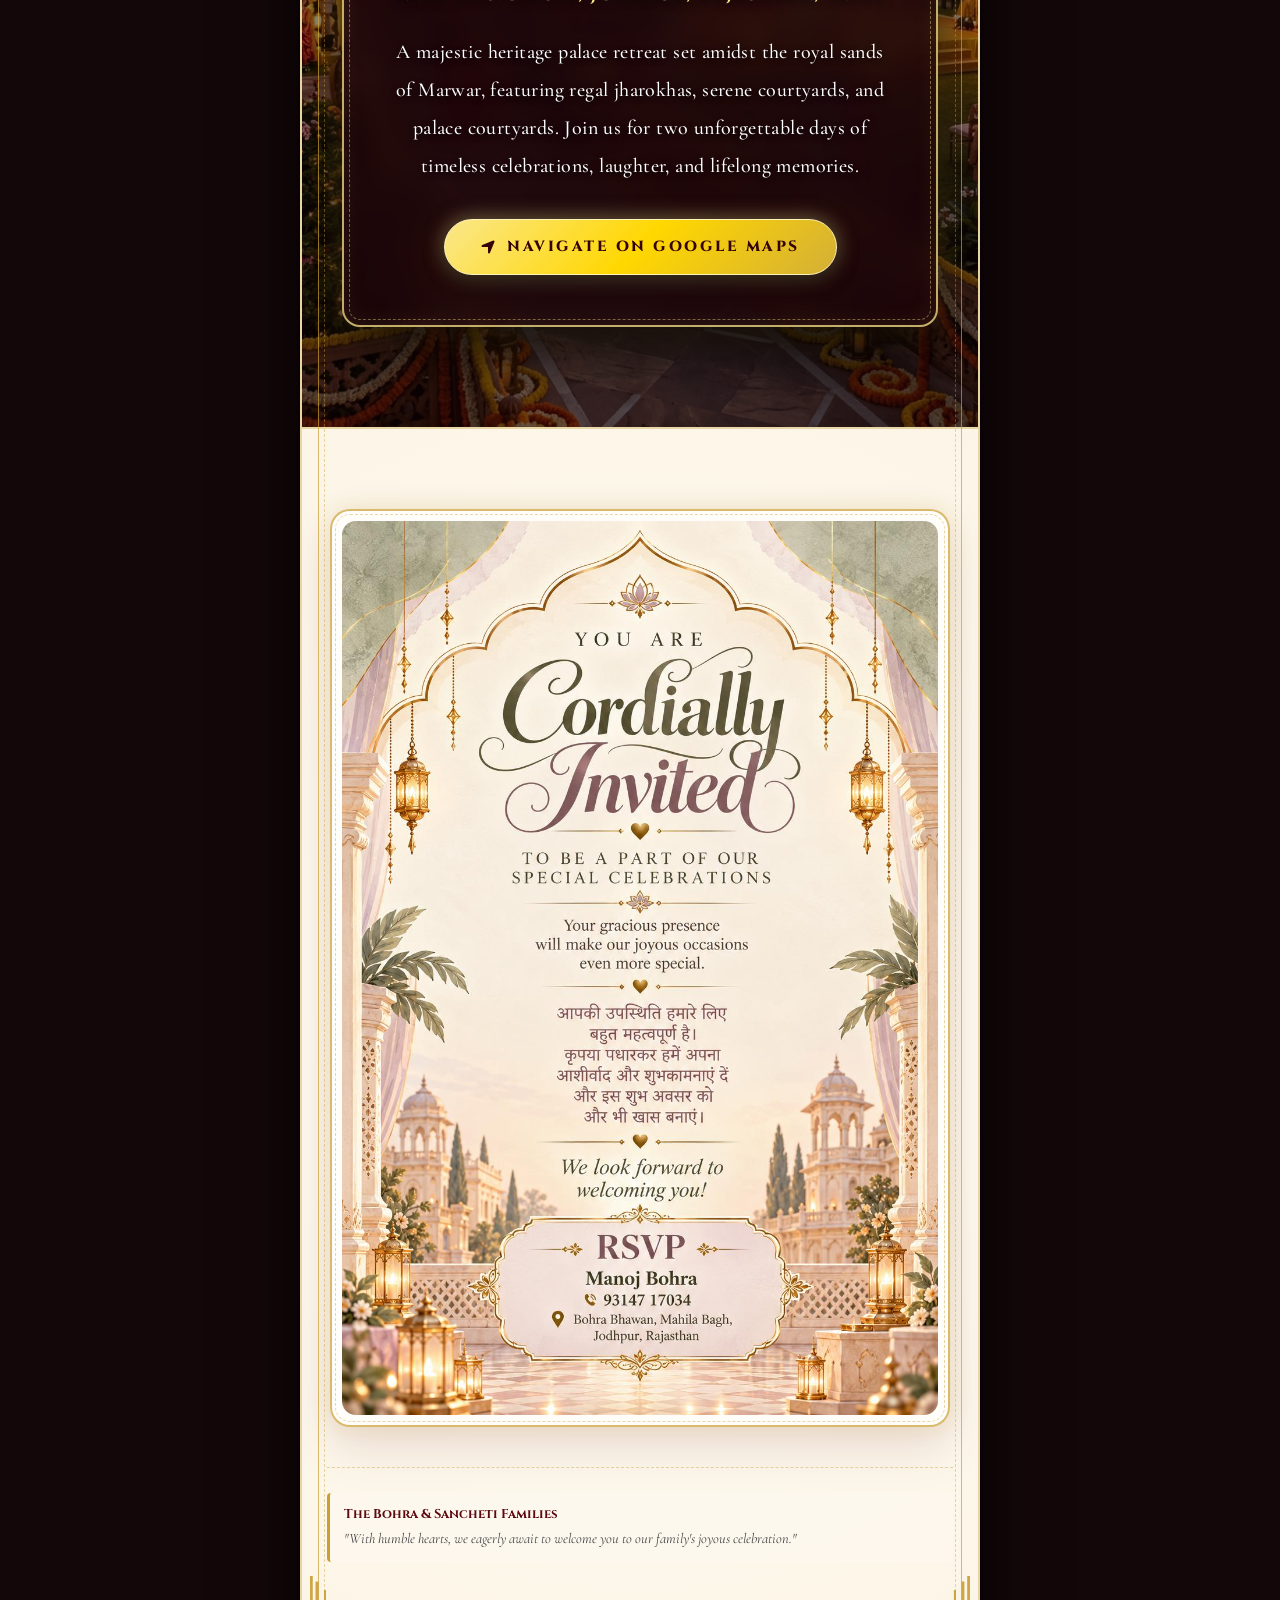
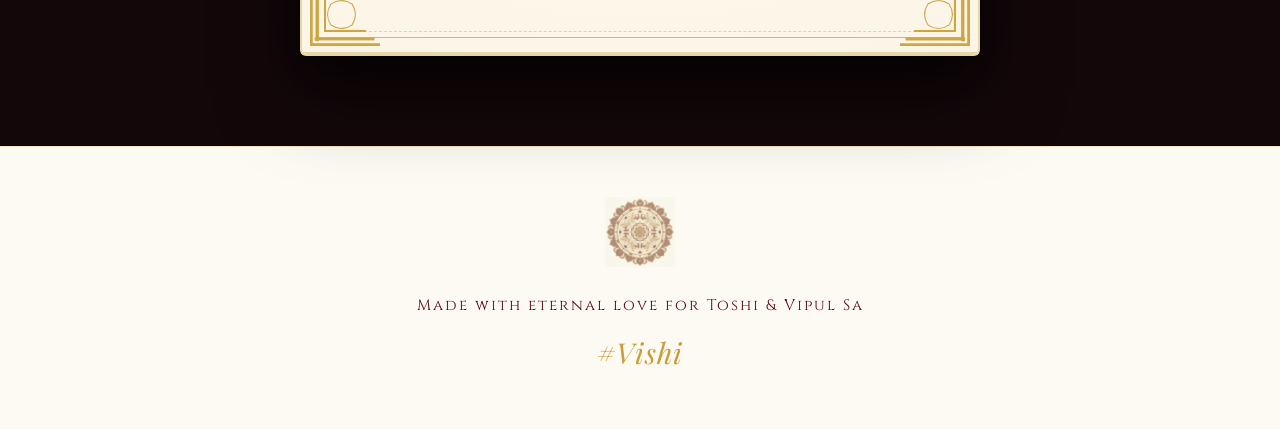
==== commit 54ac5506: "Correct Bohra family Hindi name spellings: Vinita, Alesh, Jayanti Sa Parakh, Ummedraj, and Praavi" ====
--- a/deploy/index.html
+++ b/deploy/index.html
@@ -843,7 +843,7 @@
     </script>
 
     <!-- Custom JS -->
-    <script src="static/invitation/js/script.js?v=3.2"></script>
+    <script src="static/invitation/js/script.js?v=3.3"></script>
 </body>
 
 </html>
